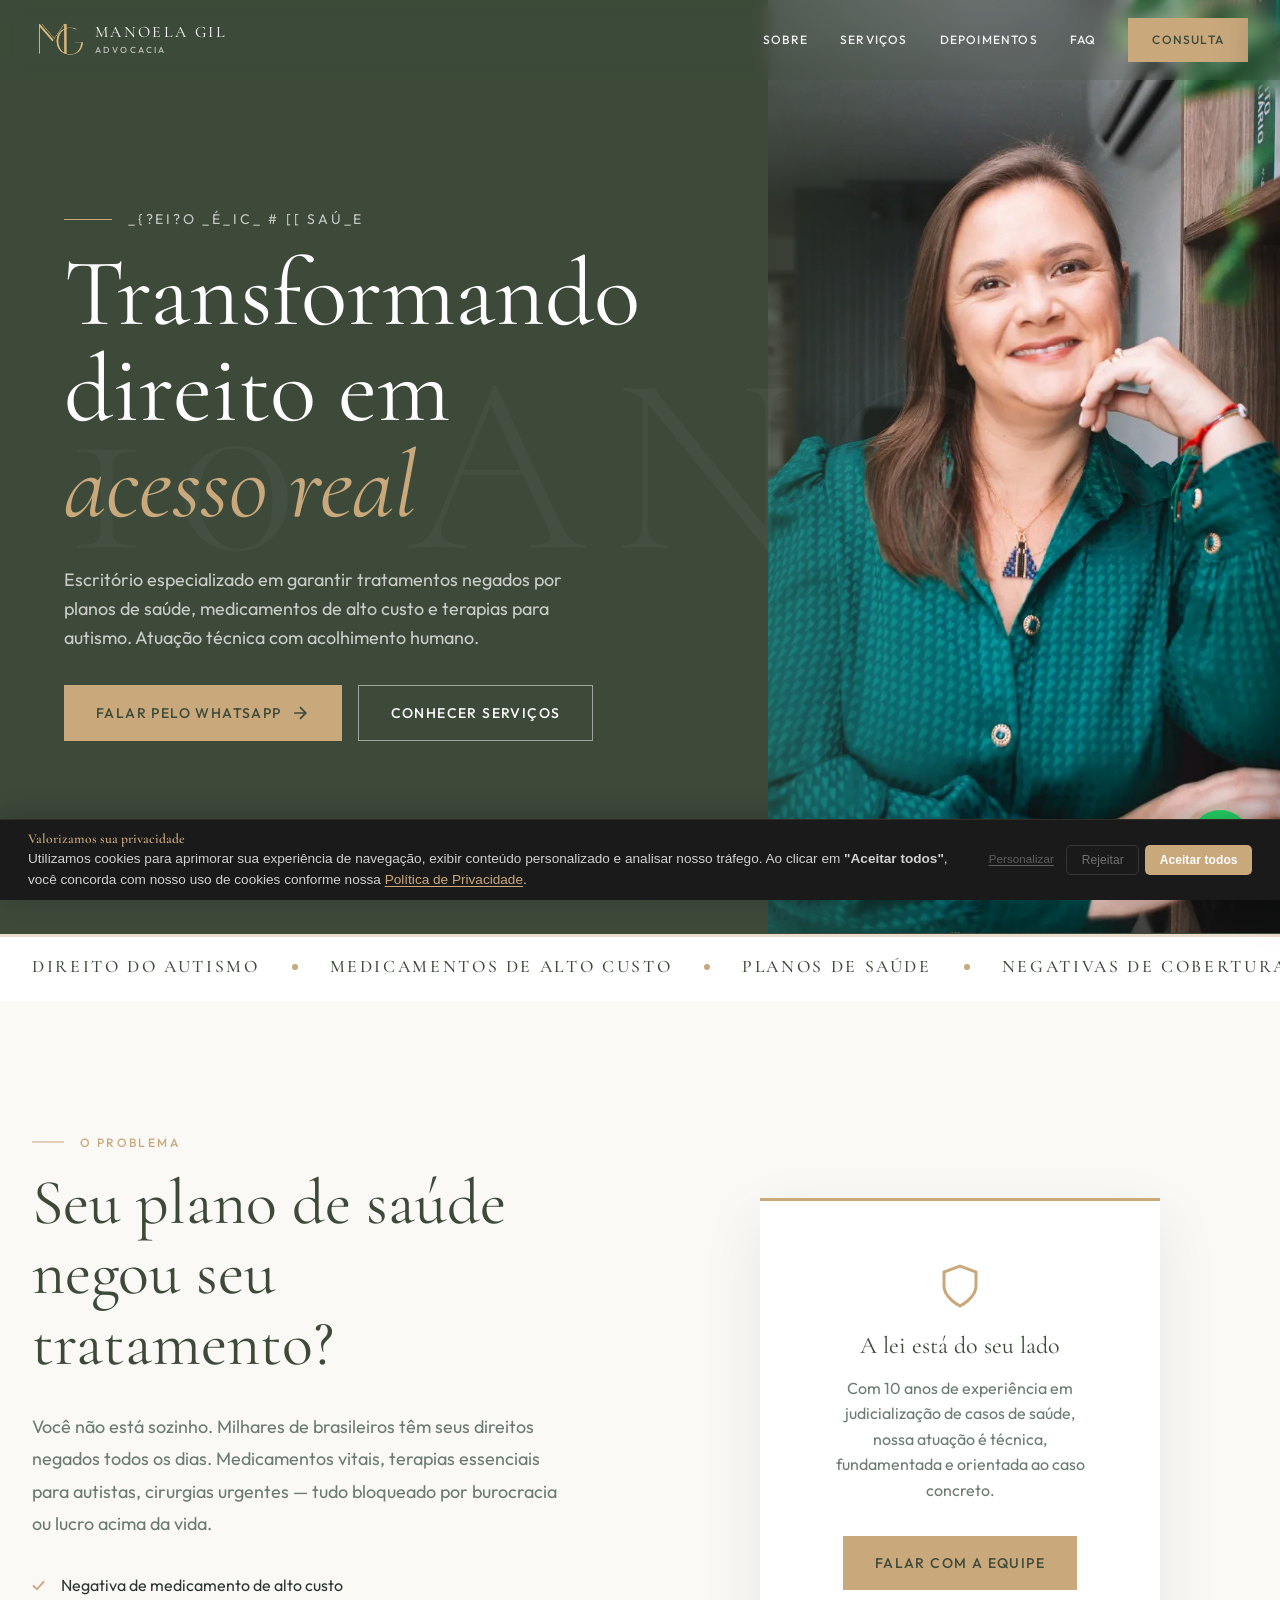
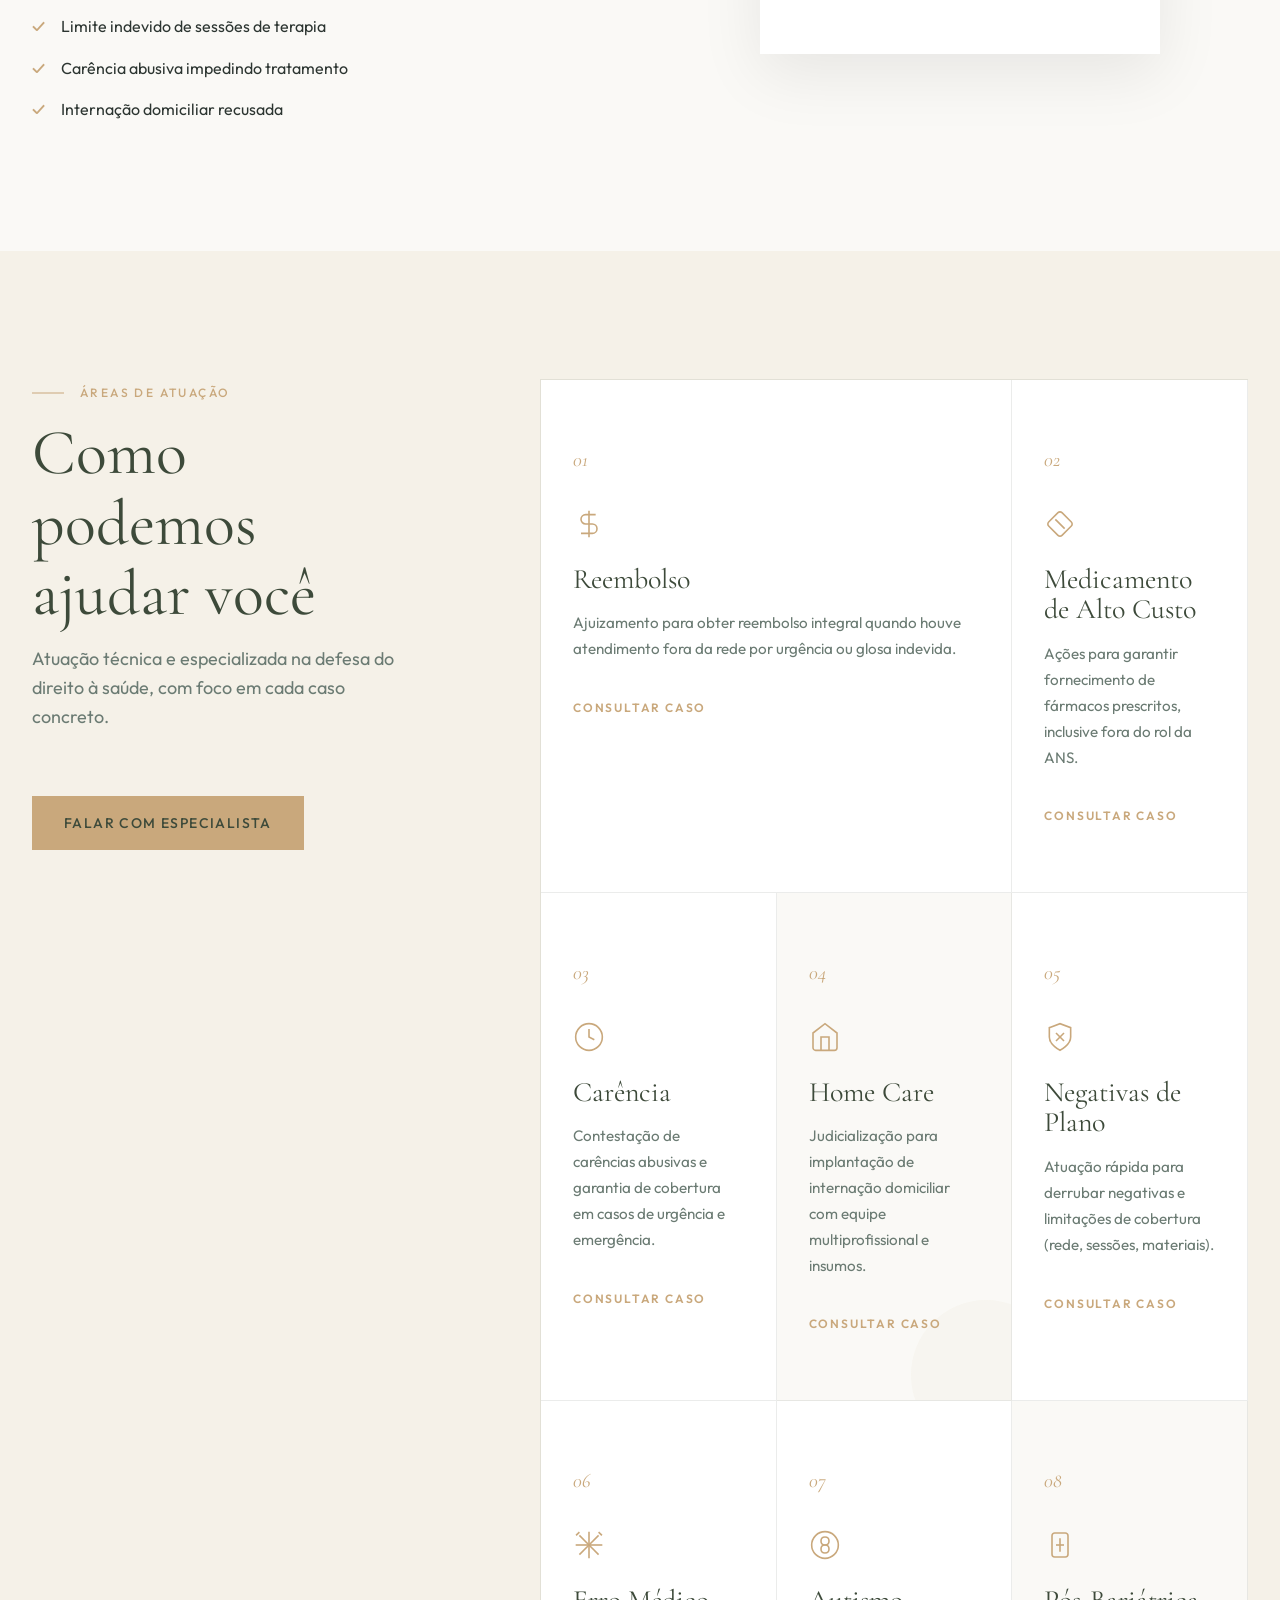
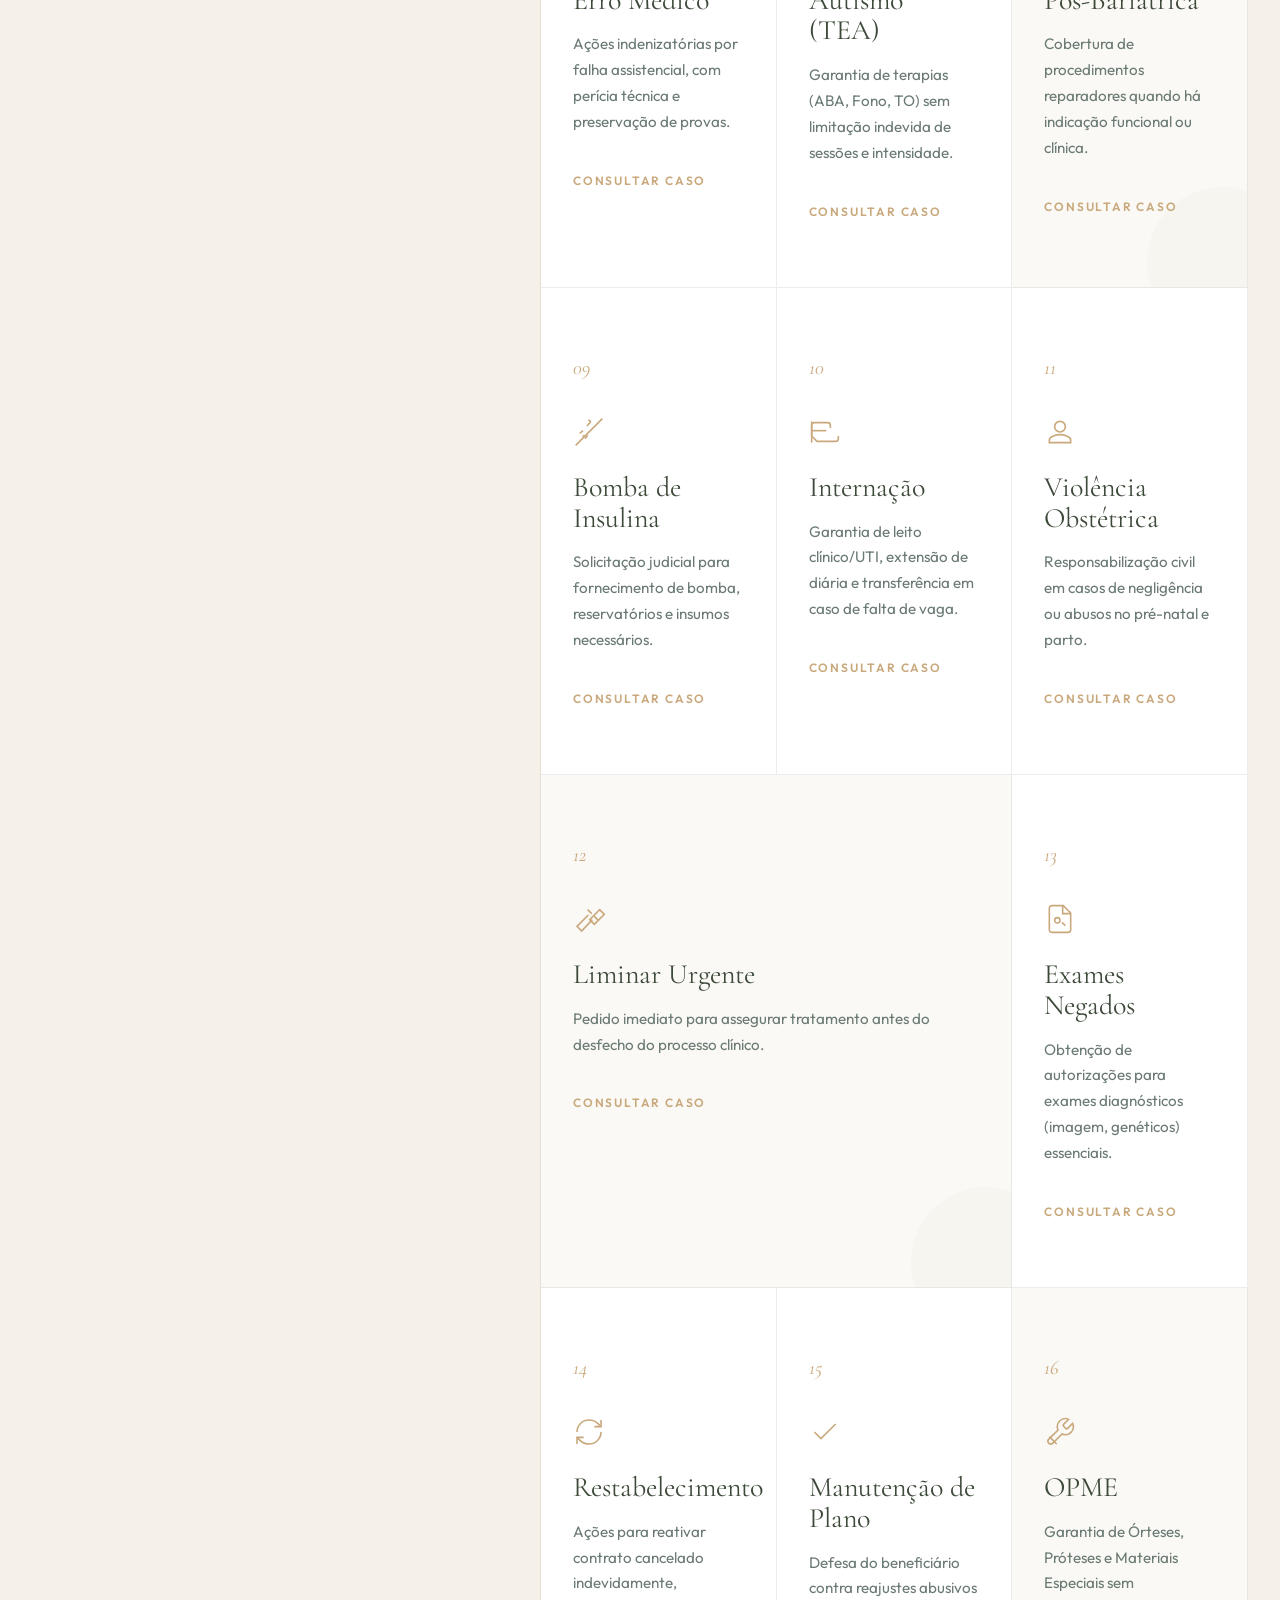
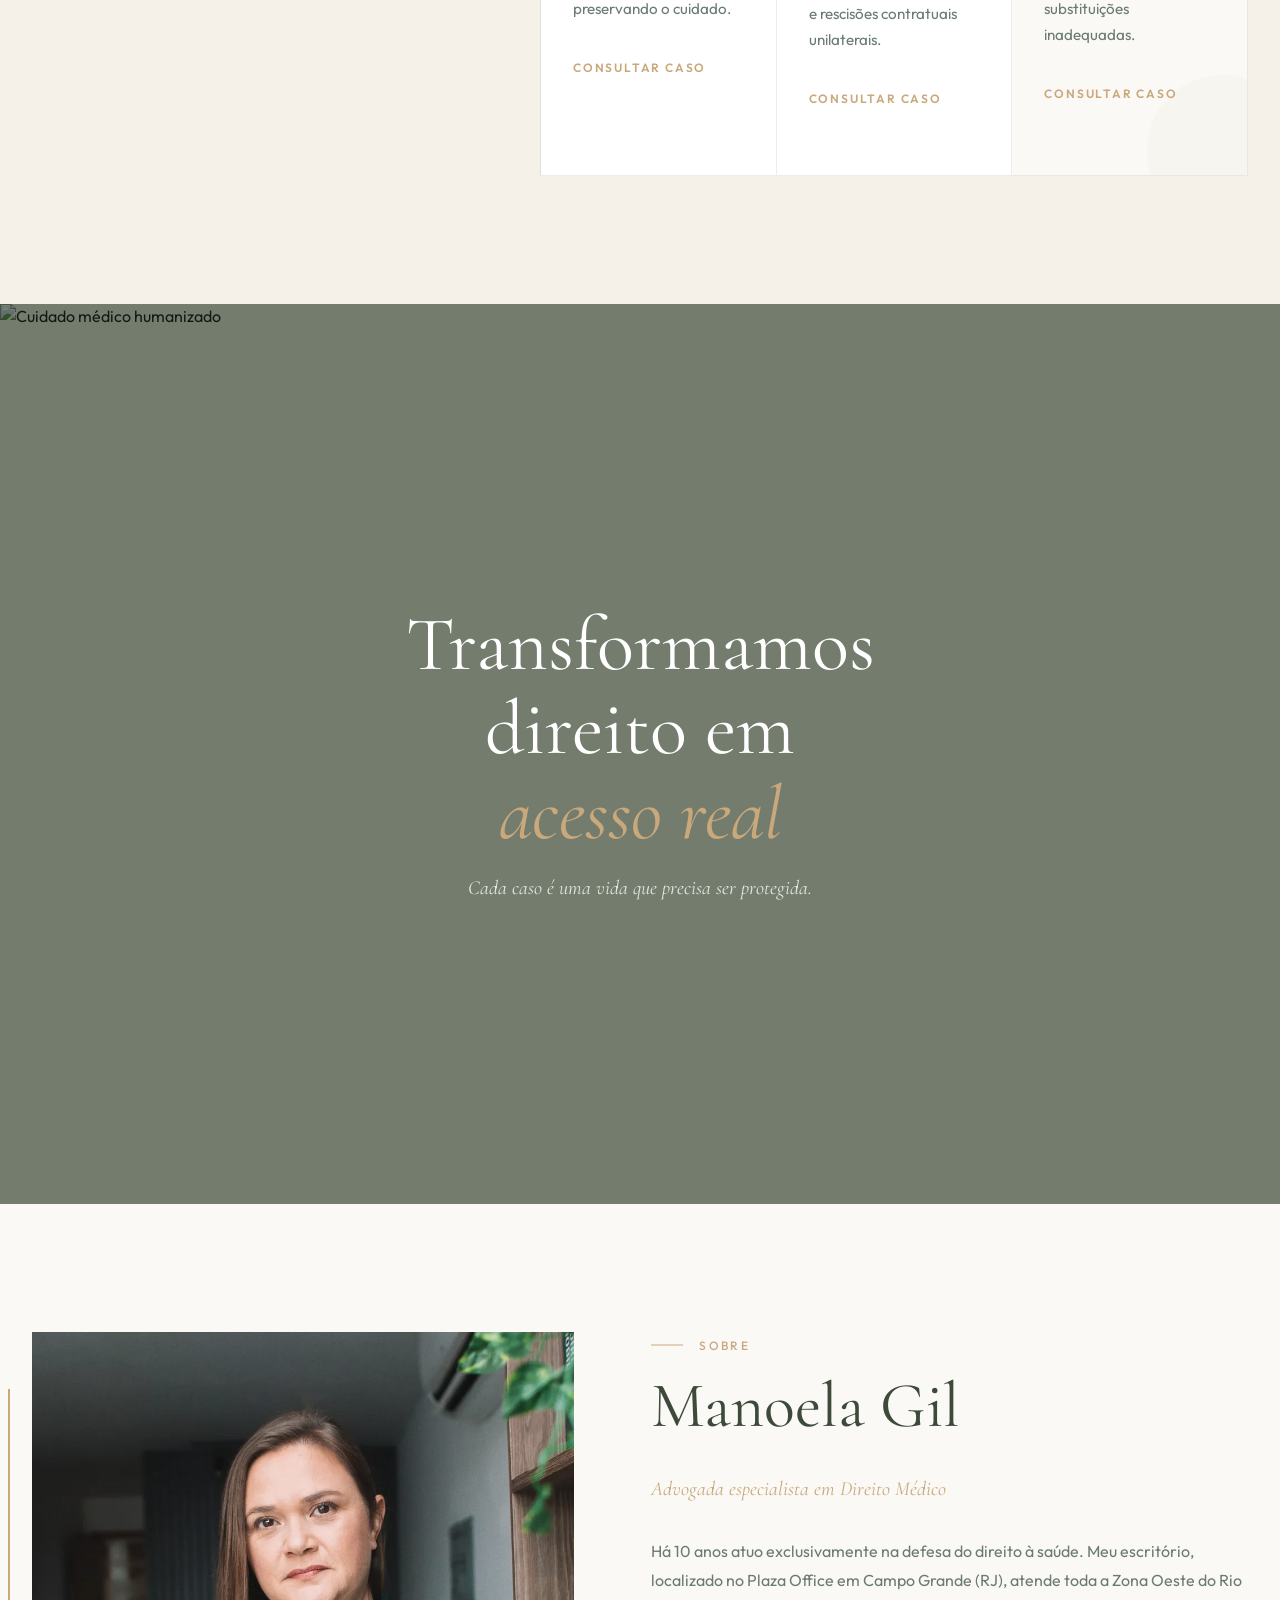
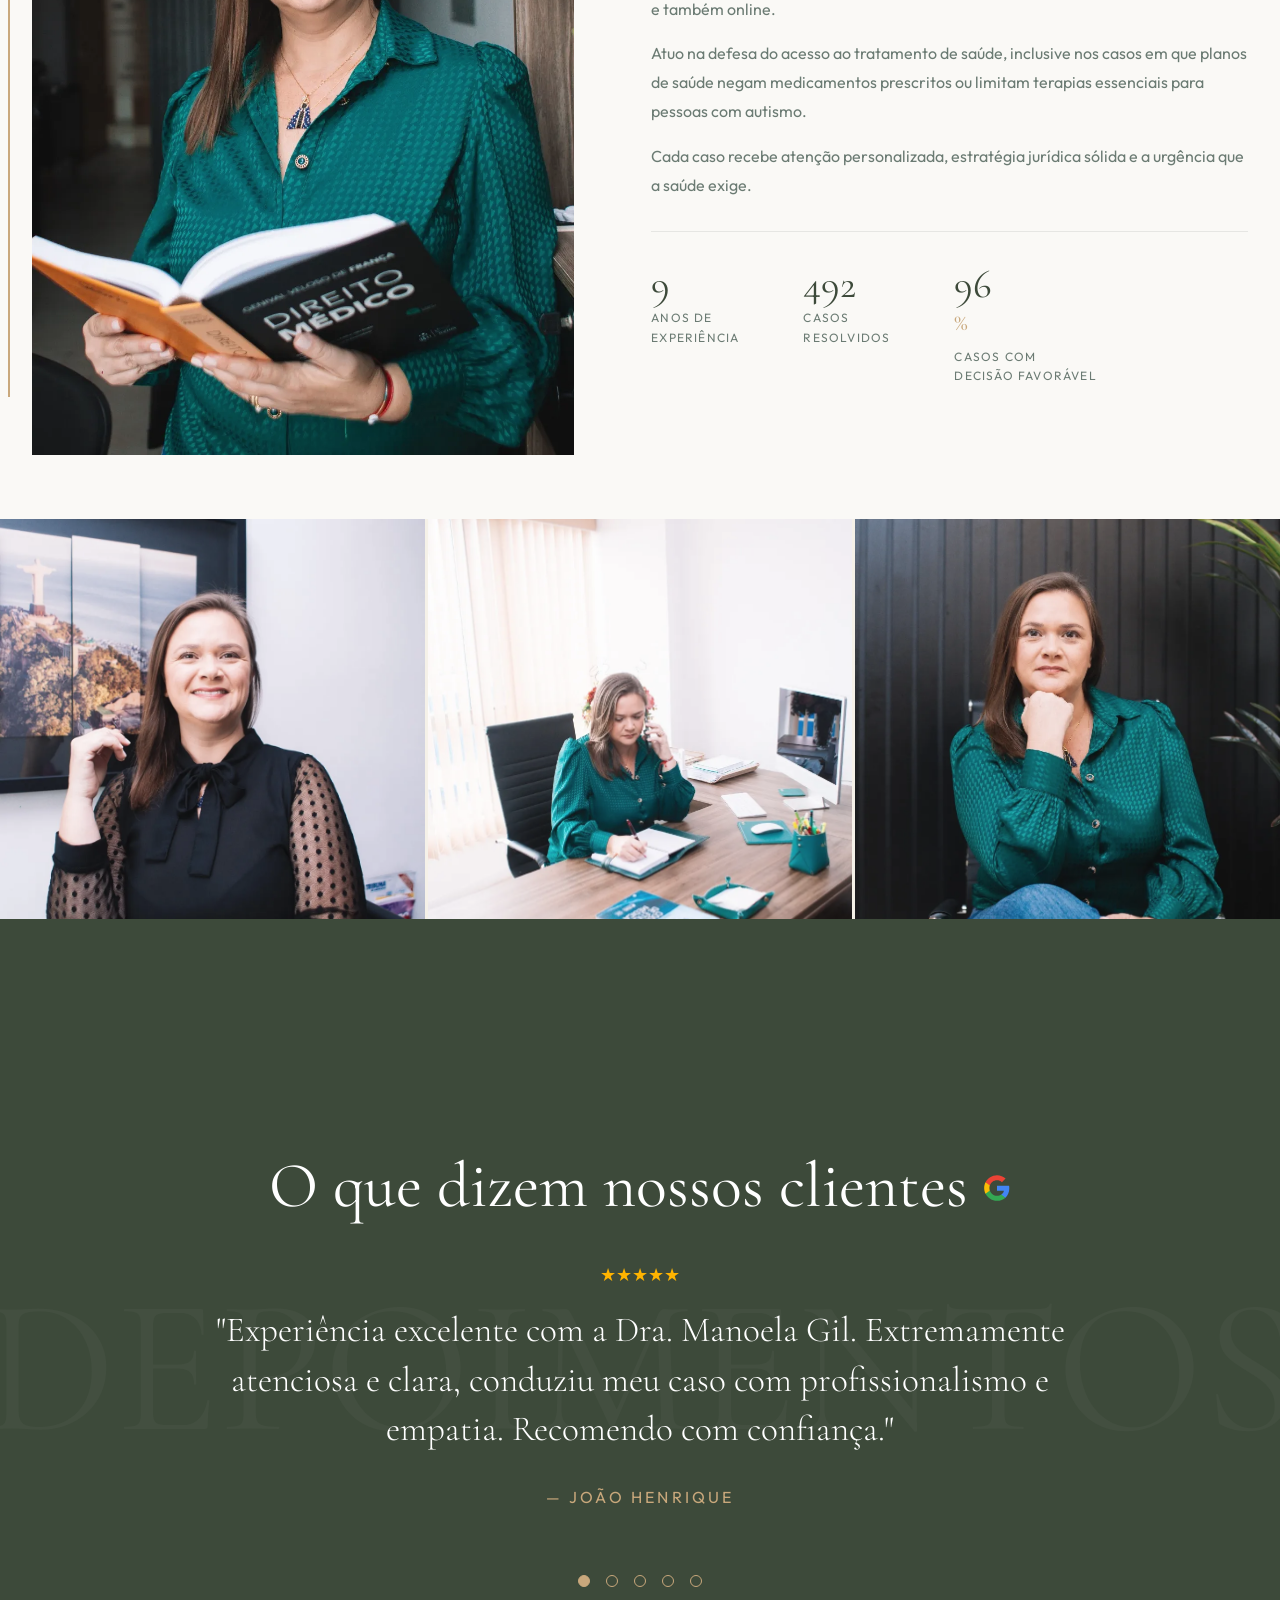
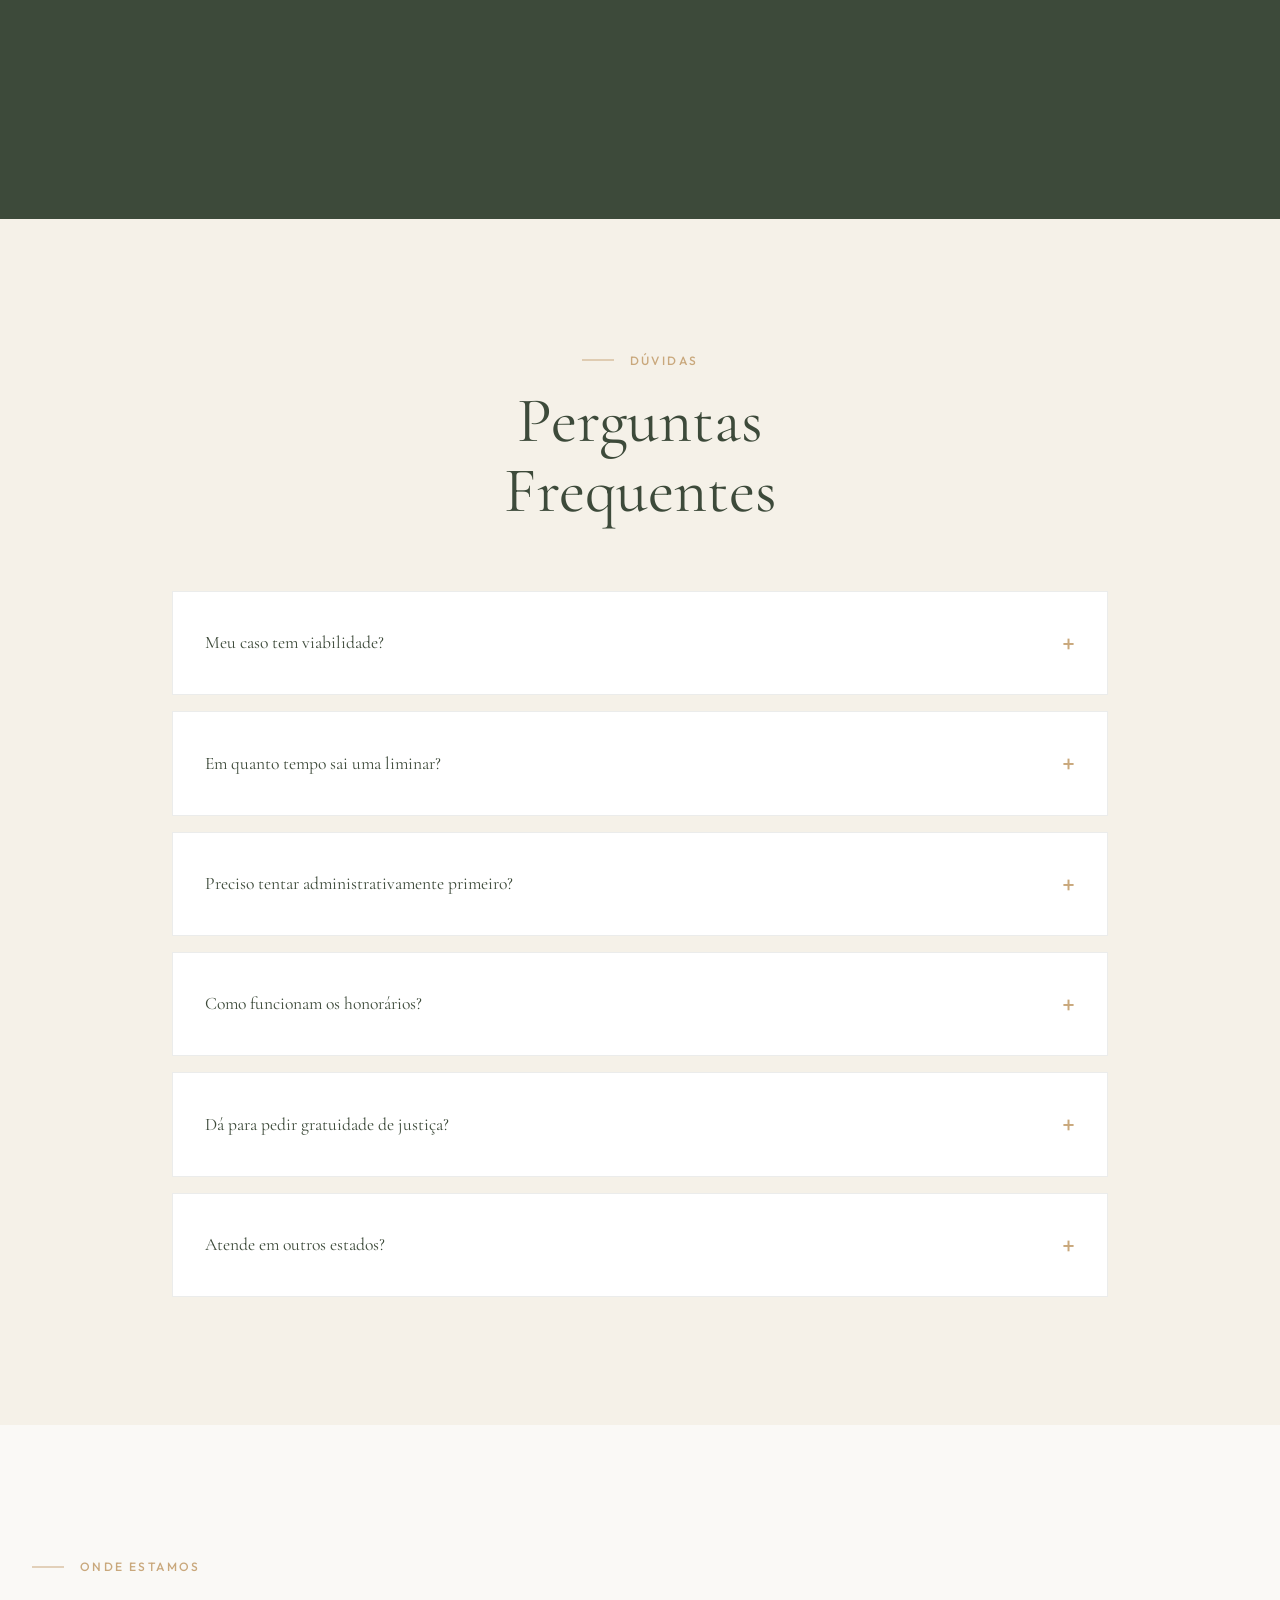
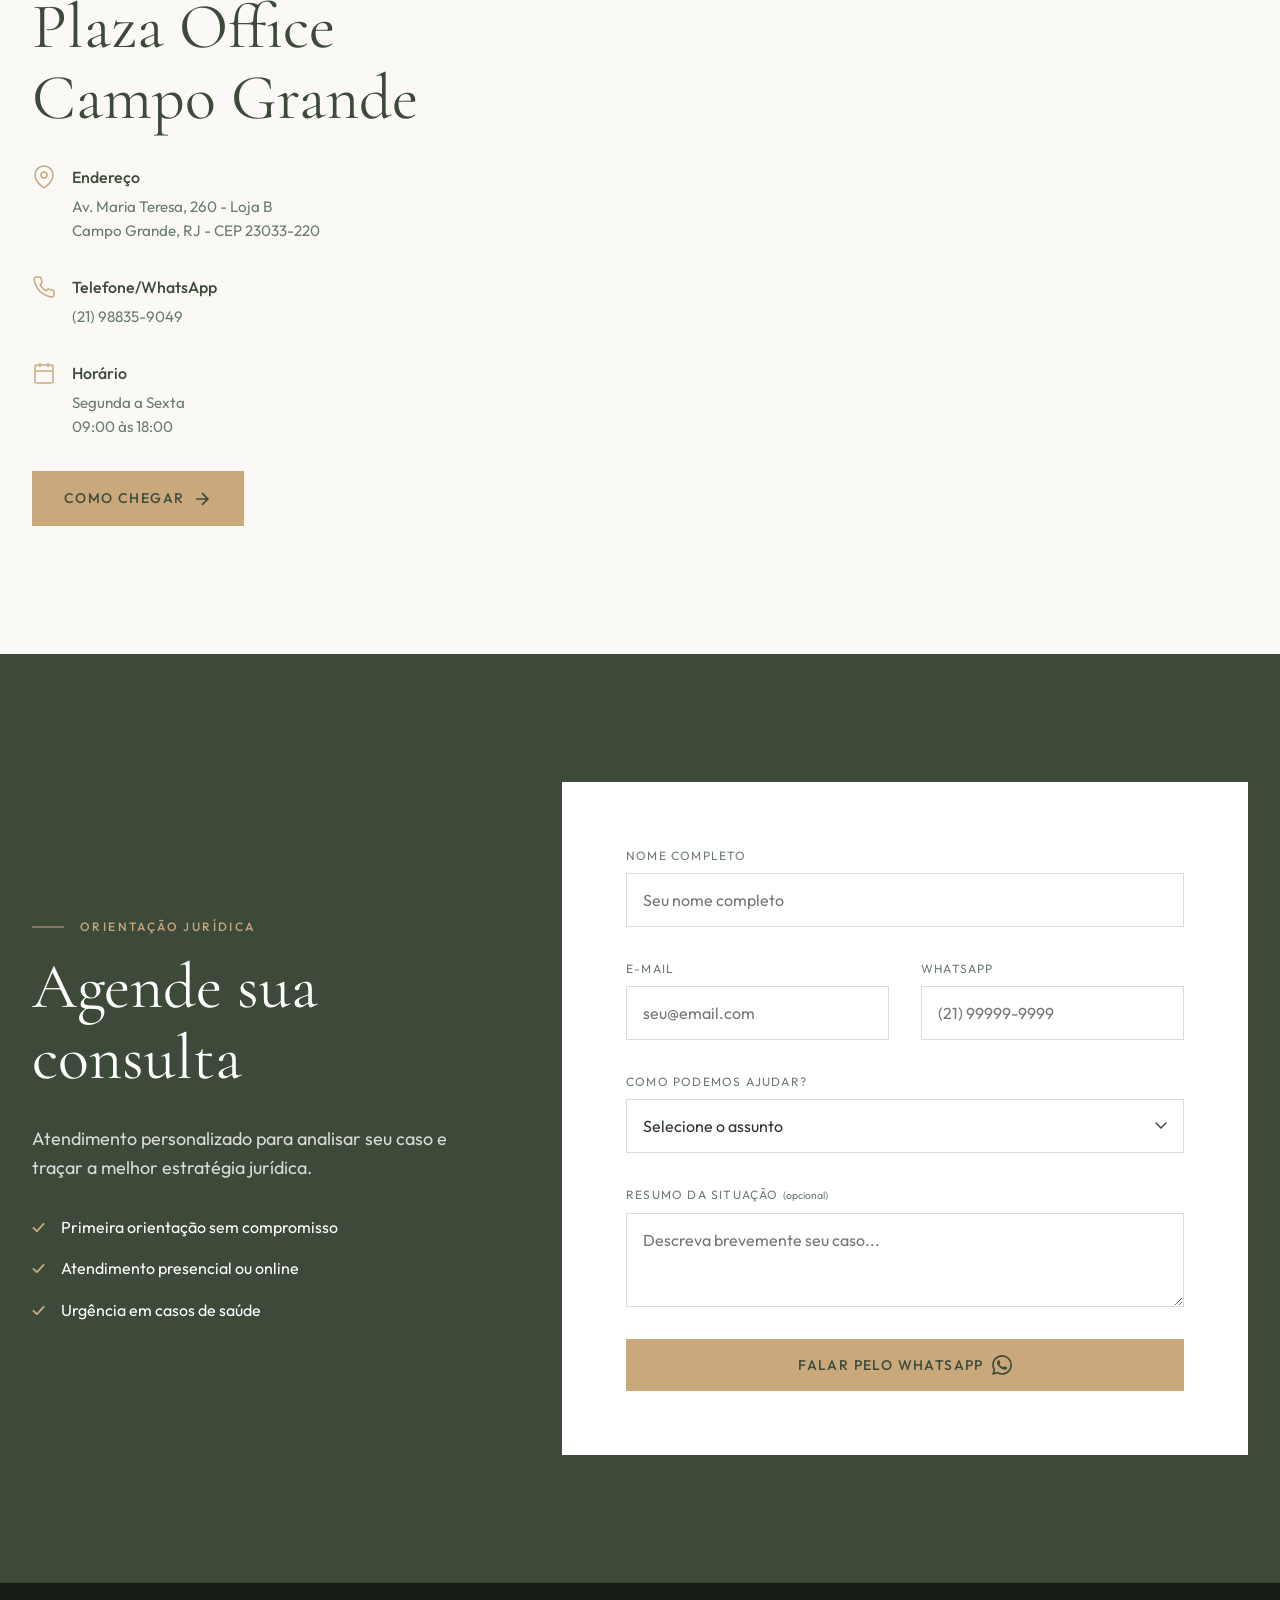
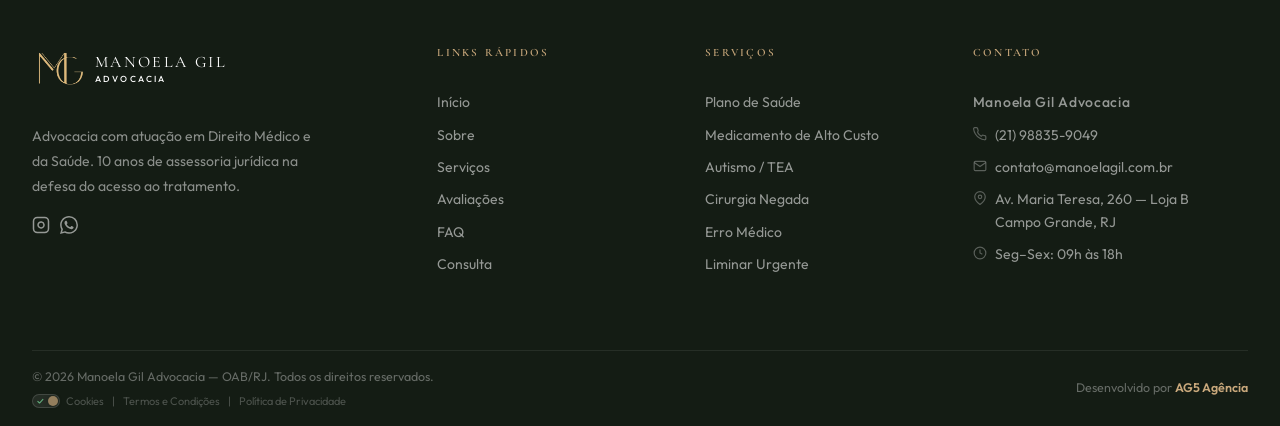
==== index.html @ 5f2ae1ce "feat: deploy inicial - Dra Manoela Gil (SEO, Schema e Performance otimizados)" ====
<!DOCTYPE html>
<html lang="pt-BR">

<head>
    <meta charset="UTF-8">
    <meta name="viewport" content="width=device-width, initial-scale=1.0">
    <meta name="robots" content="index, follow">
    <link rel="canonical" href="https://www.dramanoelagil.ag5agencia.site">
    <meta name="description"
        content="Especialista em Direito Médico no Rio de Janeiro. 11 anos garantindo acesso a tratamentos de autismo, medicamentos de alto custo e cirurgias negadas por planos de saúde.">
    <meta name="keywords"
        content="Direito Médico, Plano de Saúde, Autismo, Medicamentos de Alto Custo, Manoela Gil Advocacia, Advogado Saúde RJ, Campo Grande RJ">

    <!-- Title Otimizado (Front-loading Strategy) -->
    <title>Direito Médico e da Saúde no Rio de Janeiro | Manoela Gil Advocacia</title>

    <!-- GEO Tags -->
    <meta name="geo.region" content="BR-RJ">
    <meta name="geo.placename" content="Rio de Janeiro">
    <meta name="geo.position" content="-22.9035;-43.5591">
    <meta name="ICBM" content="-22.9035, -43.5591">

    <!-- OG / Social Meta -->
    <meta property="og:type" content="website">
    <meta property="og:title" content="Manoela Gil Advocacia | Especialista em Direito Médico e da Saúde">
    <meta property="og:description"
        content="11 anos defendendo seu direito à saúde. Plano negou? Atuamos rápido para garantir seu tratamento.">
    <meta property="og:image"
        content="assests/manoela+gil+advocacia-advogado-direito+da+saude-direito+medico-campo+grande-rio+de+janeiro-rj (8).webp">
    <meta property="og:url" content="https://www.dramanoelagil.ag5agencia.site">
    <meta property="og:locale" content="pt_BR">

    <!-- Twitter Meta Otimizado -->
    <meta name="twitter:card" content="summary_large_image">
    <meta name="twitter:title" content="Direito Médico e da Saúde no RJ | Manoela Gil Advocacia">
    <meta name="twitter:description"
        content="Garantimos acesso a tratamentos de autismo e medicamentos de alto custo. Avaliação gratuita do seu caso.">
    <meta name="twitter:image"
        content="assests/manoela+gil+advocacia-advogado-direito+da+saude-direito+medico-campo+grande-rio+de+janeiro-rj (8).webp">

    <!-- Schema.org JSON-LD (Advanced GRAPH) -->
    <script type="application/ld+json">
      {
        "@context": "https://schema.org",
        "@graph": [
          {
            "@type": "LegalService",
            "@id": "https://www.dramanoelagil.ag5agencia.site/#negocio",
            "name": "Manoela Gil Advocacia",
            "alternateName": "Manoela Gil Advocacia | Especialista em Direito Médico e da Saúde no Rio de Janeiro",
            "legalName": "Manoela Gil Advocacia e Consultoria em Saúde",
            "url": "https://www.dramanoelagil.ag5agencia.site/",
            "logo": "https://www.dramanoelagil.ag5agencia.site/assests/icone-logo-manoela+gil+advocacia-advogado-direito+da+saude-direito+medico-campo+grande-rio+de+janeiro-rj.jpeg",
            "image": "https://www.dramanoelagil.ag5agencia.site/assests/manoela+gil+advocacia-advogado-direito+da+saude-direito+medico-campo+grande-rio+de+janeiro-rj%20(8).webp",
            "description": "Especialista em Direito Médico e da Saúde no Rio de Janeiro. 11 anos garantindo acesso a tratamentos de autismo, medicamentos de alto custo e cirurgias negadas.",
            "telephone": "+5521988359049",
            "email": "contato@manoelagil.com.br",
            "priceRange": "$$",
            "address": {
              "@type": "PostalAddress",
              "streetAddress": "Av. Maria Teresa, 260 - Loja B - Campo Grande",
              "addressLocality": "Rio de Janeiro",
              "addressRegion": "RJ",
              "postalCode": "23033-220",
              "addressCountry": "BR"
            },
            "geo": {
              "@type": "GeoCoordinates",
              "latitude": "-22.9035",
              "longitude": "-43.5591"
            },
          "aggregateRating": {
            "@type": "AggregateRating",
            "ratingValue": "5.0",
            "reviewCount": "158"
          },
            "openingHoursSpecification": {
              "@type": "OpeningHoursSpecification",
              "dayOfWeek": ["Monday", "Tuesday", "Wednesday", "Thursday", "Friday"],
              "opens": "09:00",
              "closes": "18:00"
            },
            "areaServed": [
              { "@type": "City", "name": "Rio de Janeiro" },
              { "@type": "Place", "name": "Campo Grande" },
              { "@type": "Place", "name": "Senador Vasconcelos" },
              { "@type": "Place", "name": "Santíssimo" },
              { "@type": "Place", "name": "Cosmos" },
              { "@type": "Place", "name": "Inhoaíba" },
              { "@type": "Place", "name": "Paciência" }
            ],
            "founder": {
              "@type": "Person",
              "name": "Manoela Gil",
              "jobTitle": "Advogada Especialista em Direito Médico",
              "image": "https://www.dramanoelagil.ag5agencia.site/assests/manoela+gil+advocacia-advogado-direito+da+saude-direito+medico-campo+grande-rio+de+janeiro-rj%20(8).webp",
              "sameAs": ["https://instagram.com/manuela_gil"]
            },
            "aggregateRating": {
              "@type": "AggregateRating",
              "ratingValue": "5.0",
              "reviewCount": "158",
              "bestRating": "5",
              "worstRating": "1"
            },
            "sameAs": [
              "https://www.google.com/search?gmid=/g/11s67c7cz1",
              "https://instagram.com/manuela_gil"
            ],
            "hasOfferCatalog": {
              "@type": "OfferCatalog",
              "name": "Serviços Jurídicos em Direito à Saúde",
              "itemListElement": [
                {
                  "@type": "Offer",
                  "itemOffered": {
                    "@type": "Service",
                    "name": "Autismo (TEA)",
                    "description": "Garantia de terapias multidisciplinares (ABA, Fono, TO) sem limitação de sessões."
                  }
                },
                {
                  "@type": "Offer",
                  "itemOffered": {
                    "@type": "Service",
                    "name": "Medicamentos de Alto Custo",
                    "description": "Ações para fornecimento de fármacos essenciais negados pelos planos de saúde."
                  }
                },
                {
                  "@type": "Offer",
                  "itemOffered": {
                    "@type": "Service",
                    "name": "Cirurgias e Internações",
                    "description": "Garantia de cirurgias reparadoras, urgências e leitos de UTI."
                  }
                }
              ]
            }
          },
          {
            "@type": "WebSite",
            "@id": "https://www.dramanoelagil.ag5agencia.site/#website",
            "url": "https://www.dramanoelagil.ag5agencia.site/",
            "name": "Manoela Gil Advocacia | Especialista em Direito Médico e da Saúde",
            "publisher": { "@id": "https://www.dramanoelagil.ag5agencia.site/#negocio" },
            "inLanguage": "pt-BR"
          },
          {
            "@type": "WebPage",
            "@id": "https://www.dramanoelagil.ag5agencia.site/#webpage",
            "url": "https://www.dramanoelagil.ag5agencia.site/",
            "name": "Direito Médico e da Saúde no Rio de Janeiro | Manoela Gil Advocacia",
            "description": "Especialista em Direito Médico no Rio de Janeiro. 11 anos garantindo acesso a tratamentos de autismo, medicamentos de alto custo e cirurgias negadas.",
            "isPartOf": { "@id": "https://www.dramanoelagil.ag5agencia.site/#website" },
            "about": { "@id": "https://www.dramanoelagil.ag5agencia.site/#negocio" },
            "inLanguage": "pt-BR",
            "datePublished": "2024-03-20",
            "dateModified": "2026-03-24"
          },
          {
            "@type": "FAQPage",
            "@id": "https://www.dramanoelagil.ag5agencia.site/#faq",
            "mainEntity": [
              {
                "@type": "Question",
                "name": "Como funciona a primeira consulta?",
                "acceptedAnswer": {
                  "@type": "Answer",
                  "text": "Avaliamos gratuitamente cada caso. Basta enviar a negativa do plano, receituários e laudos médicos. Analisamos a documentação e indicamos a melhor estratégia jurídica."
                }
              },
              {
                "@type": "Question",
                "name": "Quanto tempo demora para ter uma decisão?",
                "acceptedAnswer": {
                  "@type": "Answer",
                  "text": "Depende da urgência do caso. Em situações de risco iminente à vida, decisões liminares podem ser apreciadas em prazo reduzido."
                }
              },
              {
                "@type": "Question",
                "name": "Vocês atendem fora do Rio de Janeiro?",
                "acceptedAnswer": {
                  "@type": "Answer",
                  "text": "Sim, atendemos online para todo o Brasil. Atuamos com suporte digital completo para garantir seu direito à saúde onde você estiver."
                }
              }
            ]
          }
        ]
      }
    </script>
    <meta name="last-modified" content="2026-03-24">

    <!-- Preload crítico -->
    <link rel="preload" as="image"
        href="assests/manoela+gil+advocacia-advogado-direito+da+saude-direito+medico-campo+grande-rio+de+janeiro-rj (8) (1).webp">
    <link rel="preconnect" href="https://fonts.googleapis.com">
    <link rel="preconnect" href="https://fonts.gstatic.com" crossorigin>
    <!-- Lighthouse/PageSpeed fix: preconnect for external image host to reduce latency -->
    <link rel="preconnect" href="https://images.unsplash.com" crossorigin>
    <!-- Lighthouse/PageSpeed fix: async font loading to eliminate render-blocking (FCP/LCP) -->
    <link rel="preload" as="style"
        href="https://fonts.googleapis.com/css2?family=Cormorant+Garamond:ital,wght@0,300;0,400;0,500;0,600;1,400&family=Outfit:wght@300;400;500;600&display=swap">
    <link
        href="https://fonts.googleapis.com/css2?family=Cormorant+Garamond:ital,wght@0,300;0,400;0,500;0,600;1,400&family=Outfit:wght@300;400;500;600&display=swap"
        rel="stylesheet" media="print" onload="this.media='all'">
    <noscript><link href="https://fonts.googleapis.com/css2?family=Cormorant+Garamond:ital,wght@0,300;0,400;0,500;0,600;1,400&family=Outfit:wght@300;400;500;600&display=swap" rel="stylesheet"></noscript>

    <link rel="stylesheet" href="style.css">
    <link rel="stylesheet" href="cookie-banner.css">

    <!-- Favicon -->
    <link rel="icon" type="image/x-icon"
        href="assests/favicon-manoela+gil+advocacia-advogado-direito+da+saude-direito+medico-campo+grande-rio+de+janeiro.ico">
    <link rel="apple-touch-icon"
        href="assests/icone-logo-manoela+gil+advocacia-advogado-direito+da+saude-direito+medico-campo+grande-rio+de+janeiro-rj.jpeg">
</head>

<body>
    <!-- Preloader -->
    <div class="preloader">
        <div class="preloader-text">
            <span class="char">M</span><span class="char">G</span>
        </div>
        <div class="preloader-line"></div>
    </div>

    <!-- Navbar -->
    <nav class="navbar" id="navbar">
        <div class="container nav-container">
            <a href="#hero" class="logo">
                <picture>
                    <source
                        srcset="assests/mobile-manoela+gil+advocacia-advogado-direito+da+saude-direito+medico-campo+grande-rio+de+janeiro-rj.webp"
                        media="(max-width: 768px)">
                    <img src="assests/desktop-manoela+gil+advocacia-advogado-direito+da+saude-direito+medico-campo+grande-rio+de+janeiro-rj.webp"
                        alt="Manoela Gil Advocacia" class="logo-img" width="48" height="48">
                </picture>
                <div class="logo-text">
                    <span class="logo-name">MANOELA GIL</span>
                    <span class="logo-sub">ADVOCACIA</span>
                </div>
            </a>

            <button class="nav-toggle" aria-label="Abrir Menu" aria-expanded="false">
                <span class="hamburger-line"></span>
                <span class="hamburger-line"></span>
                <span class="hamburger-line"></span>
            </button>

            <div class="nav-menu">
                <a href="#sobre" class="nav-link">Sobre</a>
                <a href="#servicos" class="nav-link">Serviços</a>
                <a href="#depoimentos" class="nav-link">Depoimentos</a>
                <a href="#faq" class="nav-link">FAQ</a>
                <a href="#contato" class="nav-link nav-cta">Consulta</a>
            </div>

            <!-- Menu Drawer (Padrão AG5 Premium) -->
            <div class="nav-drawer" id="navDrawer">
                <div class="drawer-header">
                    <div class="logo">
                        <picture>
                            <source
                                srcset="assests/mobile-manoela+gil+advocacia-advogado-direito+da+saude-direito+medico-campo+grande-rio+de+janeiro-rj.webp"
                                media="(max-width: 768px)">
                            <img src="assests/desktop-manoela+gil+advocacia-advogado-direito+da+saude-direito+medico-campo+grande-rio+de+janeiro-rj.webp"
                                alt="Manoela Gil Advocacia" class="logo-img" width="48" height="48">
                        </picture>
                        <div class="logo-text">
                            <span class="logo-name">MANOELA GIL</span>
                            <span class="logo-sub">ADVOCACIA</span>
                        </div>
                    </div>
                    <button class="drawer-close" aria-label="Fechar Menu">
                        <svg width="24" height="24" viewBox="0 0 24 24" fill="none" stroke="currentColor"
                            stroke-width="2">
                            <path d="M18 6L6 18M6 6l12 12" />
                        </svg>
                    </button>
                </div>

                <div class="nav-menu">
                    <a href="#sobre" class="nav-link">Sobre</a>
                    <a href="#servicos" class="nav-link">Serviços</a>
                    <a href="#depoimentos" class="nav-link">Depoimentos</a>
                    <a href="#faq" class="nav-link">FAQ</a>
                    <a href="#contato" class="nav-link nav-cta">Consulta</a>
                </div>

                <div class="drawer-footer">
                    <div class="social-links">
                        <a href="https://instagram.com/manuela_gil" target="_blank" rel="noopener noreferrer" aria-label="Instagram">
                            <svg width="20" height="20" viewBox="0 0 24 24" fill="none" stroke="currentColor"
                                stroke-width="2">
                                <rect x="2" y="2" width="20" height="20" rx="5" ry="5" />
                                <path d="M16 11.37A4 4 0 1 1 12.63 8 4 4 0 0 1 16 11.37z" />
                                <line x1="17.5" y1="6.5" x2="17.51" y2="6.5" />
                            </svg>
                        </a>
                    </div>
                </div>
            </div>
            <div class="drawer-overlay" id="drawerOverlay"></div>
        </div>
    </nav>

    <!-- Hero Section -->
    <section id="hero" class="hero">
        <div class="hero-bg-text">10 ANOS</div>
        <div class="hero-container">
            <div class="hero-content">
                <div class="tagline-wrapper">
                    <span class="tagline-line"></span>
                    <p class="tagline">Direito Médico & da Saúde</p>
                </div>

                <h1 class="hero-title">
                    <span class="title-line">Transformando</span>
                    <span class="title-line">direito em</span>
                    <span class="title-line accent">acesso real</span>
                </h1>

                <p class="hero-description">
                    Escritório especializado em garantir tratamentos negados por planos de saúde,
                    medicamentos de alto custo e terapias para autismo. Atuação técnica com acolhimento humano.
                </p>

                <div class="hero-buttons">
                    <!-- Best Practices fix: noopener noreferrer on external link -->
                    <a href="https://wa.me/5521988359049?text=Olá,%20vim%20através%20do%20site%20e%20gostaria%20de%20uma%20informação."
                        class="btn btn-primary" target="_blank" rel="noopener noreferrer">
                        <span>Falar pelo WhatsApp</span>
                        <svg width="20" height="20" viewBox="0 0 24 24" fill="none" stroke="currentColor"
                            stroke-width="2">
                            <path d="M5 12h14M12 5l7 7-7 7" />
                        </svg>
                    </a>
                    <a href="#servicos" class="btn btn-outline">
                        <span>Conhecer serviços</span>
                    </a>
                </div>
            </div>

            <div class="hero-image-wrapper">
                <div class="hero-image-frame">
                    <img src="assests/manoela+gil+advocacia-advogado-direito+da+saude-direito+medico-campo+grande-rio+de+janeiro-rj (8) (1).webp"
                        alt="Manoela Gil" class="hero-image" width="600" height="900" fetchpriority="high">
                </div>

            </div>
        </div>

        <div class="scroll-indicator">
            <div class="scroll-line"></div>
        </div>
    </section>

    <!-- Marquee Section -->
    <div class="marquee-section">
        <div class="marquee-content">
            <span class="marquee-item">Direito do Autismo</span>
            <span class="marquee-dot"></span>
            <span class="marquee-item">Medicamentos de Alto Custo</span>
            <span class="marquee-dot"></span>
            <span class="marquee-item">Planos de Saúde</span>
            <span class="marquee-dot"></span>
            <span class="marquee-item">Negativas de Cobertura</span>
            <span class="marquee-dot"></span>
            <span class="marquee-item">Erro Médico</span>
            <span class="marquee-dot"></span>
            <span class="marquee-item">Home Care</span>
            <span class="marquee-dot"></span>
            <!-- Duplicate for infinite scroll -->
            <span class="marquee-item">Direito do Autismo</span>
            <span class="marquee-dot"></span>
            <span class="marquee-item">Medicamentos de Alto Custo</span>
            <span class="marquee-dot"></span>
            <span class="marquee-item">Planos de Saúde</span>
            <span class="marquee-dot"></span>
            <span class="marquee-item">Negativas de Cobertura</span>
            <span class="marquee-dot"></span>
            <span class="marquee-item">Erro Médico</span>
            <span class="marquee-dot"></span>
            <span class="marquee-item">Home Care</span>
            <span class="marquee-dot"></span>
        </div>
    </div>

    <!-- Pain Section (Dor e Solução) -->
    <section id="dor" class="pain-section">
        <div class="container">
            <div class="pain-grid">
                <div class="pain-content">
                    <span class="section-tag">O problema</span>
                    <h2 class="section-title">Seu plano de saúde<br>negou seu tratamento?</h2>
                    <p class="pain-text">
                        Você não está sozinho. Milhares de brasileiros têm seus direitos negados todos os dias.
                        Medicamentos vitais, terapias essenciais para autistas, cirurgias urgentes — tudo bloqueado
                        por burocracia ou lucro acima da vida.
                    </p>
                    <div class="pain-list">
                        <div class="pain-item">
                            <span class="pain-check">✓</span>
                            <span>Negativa de medicamento de alto custo</span>
                        </div>
                        <div class="pain-item">
                            <span class="pain-check">✓</span>
                            <span>Limite indevido de sessões de terapia</span>
                        </div>
                        <div class="pain-item">
                            <span class="pain-check">✓</span>
                            <span>Carência abusiva impedindo tratamento</span>
                        </div>
                        <div class="pain-item">
                            <span class="pain-check">✓</span>
                            <span>Internação domiciliar recusada</span>
                        </div>
                    </div>
                </div>
                <div class="pain-solution">
                    <div class="solution-card">
                        <div class="solution-icon">
                            <svg width="48" height="48" viewBox="0 0 24 24" fill="none" stroke="currentColor"
                                stroke-width="1.5">
                                <path d="M12 22s8-4 8-10V5l-8-3-8 3v7c0 6 8 10 8 10z" />
                            </svg>
                        </div>
                        <h3>A lei está do seu lado</h3>
                        <p>Com 10 anos de experiência em judicialização de casos de saúde, nossa atuação é técnica,
                            fundamentada e orientada ao caso concreto.</p>
                        <a href="https://wa.me/5521988359049?text=Olá,%20vim%20através%20do%20site%20e%20gostaria%20de%20uma%20informação."
                            class="btn btn-primary" target="_blank" rel="noopener noreferrer">Falar com a equipe</a>
                    </div>
                </div>
            </div>
        </div>
    </section>

    <!-- Serviços - Editorial Grid Split -->
    <section id="servicos" class="services-section">
        <div class="container services-split-container">
            <div class="services-header-column">
                <span class="section-tag">Áreas de Atuação</span>
                <h2 class="section-title">Como podemos<br>ajudar você</h2>
                <p class="section-description">Atuação técnica e especializada na defesa do direito à saúde, com foco em
                    cada caso concreto.</p>

                <div class="services-sidebar-cta">
                    <a href="https://wa.me/5521988359049?text=Olá,%20vim%20através%20do%20site%20e%20gostaria%20de%20uma%20informação."
                        class="btn btn-primary" target="_blank" rel="noopener noreferrer">
                        <span>Falar com Especialista</span>
                    </a>
                </div>
            </div>

            <div class="services-grid-column">
                <div class="services-grid">
                    <!-- Card 1 -->
                    <div class="service-card reveal">
                        <div class="service-card-number">01</div>
                        <div class="service-card-content">
                            <div class="service-card-icon">
                                <svg width="32" height="32" viewBox="0 0 24 24" fill="none" stroke="currentColor"
                                    stroke-width="1.2">
                                    <path d="M12 2v20M17 5H9.5a3.5 3.5 0 0 0 0 7h5a3.5 3.5 0 0 1 0 7H6" />
                                </svg>
                            </div>
                            <h3 class="service-card-title">Reembolso</h3>
                            <p class="service-card-description">Ajuizamento para obter reembolso integral quando houve
                                atendimento fora da rede por urgência ou glosa indevida.</p>
                            <!-- Best Practices fix: noopener noreferrer | Accessibility fix: unique aria-label -->
                            <a href="https://wa.me/5521988359049?text=Olá,%20vim%20através%20do%20site%20e%20gostaria%20de%20saber%20sobre%20Reembolso"
                                class="service-card-link" target="_blank" rel="noopener noreferrer" aria-label="Consultar caso de Reembolso via WhatsApp">Consultar Caso</a>
                        </div>
                    </div>

                    <!-- Card 2 -->
                    <div class="service-card reveal">
                        <div class="service-card-number">02</div>
                        <div class="service-card-content">
                            <div class="service-card-icon">
                                <svg width="32" height="32" viewBox="0 0 24 24" fill="none" stroke="currentColor"
                                    stroke-width="1.2">
                                    <path
                                        d="M10.5 3.5a2.12 2.12 0 0 1 3 0l7 7a2.12 2.12 0 0 1 0 3l-7 7a2.12 2.12 0 0 1-3 0l-7-7a2.12 2.12 0 0 1 0-3l7-7Z" />
                                    <path d="m8.5 8.5 7 7" />
                                </svg>
                            </div>
                            <h3 class="service-card-title">Medicamento de Alto Custo</h3>
                            <p class="service-card-description">Ações para garantir fornecimento de fármacos prescritos,
                                inclusive fora do rol da ANS.</p>
                            <a href="https://wa.me/5521988359049?text=Olá,%20vim%20através%20do%20site%20e%20gostaria%20de%20saber%20sobre%20Medicamento%20de%20Alto%20Custo"
                                class="service-card-link" target="_blank" rel="noopener noreferrer" aria-label="Consultar caso de Medicamento de Alto Custo via WhatsApp">Consultar Caso</a>
                        </div>
                    </div>

                    <!-- Card 3 -->
                    <div class="service-card reveal">
                        <div class="service-card-number">03</div>
                        <div class="service-card-content">
                            <div class="service-card-icon">
                                <svg width="32" height="32" viewBox="0 0 24 24" fill="none" stroke="currentColor"
                                    stroke-width="1.2">
                                    <circle cx="12" cy="12" r="10" />
                                    <polyline points="12 6 12 12 16 14" />
                                </svg>
                            </div>
                            <h3 class="service-card-title">Carência</h3>
                            <p class="service-card-description">Contestação de carências abusivas e garantia de
                                cobertura em casos de urgência e emergência.</p>
                            <a href="https://wa.me/5521988359049?text=Olá,%20vim%20através%20do%20site%20e%20gostaria%20de%20saber%20sobre%20Carência"
                                class="service-card-link" target="_blank" rel="noopener noreferrer" aria-label="Consultar caso de Carência via WhatsApp">Consultar Caso</a>
                        </div>
                    </div>

                    <!-- Card 4 -->
                    <div class="service-card reveal">
                        <div class="service-card-number">04</div>
                        <div class="service-card-content">
                            <div class="service-card-icon">
                                <svg width="32" height="32" viewBox="0 0 24 24" fill="none" stroke="currentColor"
                                    stroke-width="1.2">
                                    <path d="m3 9 9-7 9 7v11a2 2 0 0 1-2 2H5a2 2 0 0 1-2-2z" />
                                    <polyline points="9 22 9 12 15 12 15 22" />
                                </svg>
                            </div>
                            <h3 class="service-card-title">Home Care</h3>
                            <p class="service-card-description">Judicialização para implantação de internação domiciliar
                                com equipe multiprofissional e insumos.</p>
                            <a href="https://wa.me/5521988359049?text=Olá,%20vim%20através%20do%20site%20e%20gostaria%20de%20saber%20sobre%20Home%20Care"
                                class="service-card-link" target="_blank" rel="noopener noreferrer" aria-label="Consultar caso de Home Care via WhatsApp">Consultar Caso</a>
                        </div>
                    </div>

                    <!-- Card 5 -->
                    <div class="service-card reveal">
                        <div class="service-card-number">05</div>
                        <div class="service-card-content">
                            <div class="service-card-icon">
                                <svg width="32" height="32" viewBox="0 0 24 24" fill="none" stroke="currentColor"
                                    stroke-width="1.2">
                                    <path d="M12 22s8-4 8-10V5l-8-3-8 3v7c0 6 8 10 8 10z" />
                                    <line x1="9" y1="9" x2="15" y2="15" />
                                    <line x1="15" y1="9" x2="9" y2="15" />
                                </svg>
                            </div>
                            <h3 class="service-card-title">Negativas de Plano</h3>
                            <p class="service-card-description">Atuação rápida para derrubar negativas e limitações de
                                cobertura (rede, sessões, materiais).</p>
                            <a href="https://wa.me/5521988359049?text=Olá,%20vim%20através%20do%20site%20e%20gostaria%20de%20saber%20sobre%20Negativas%20de%20Plano"
                                class="service-card-link" target="_blank" rel="noopener noreferrer" aria-label="Consultar caso de Negativas de Plano via WhatsApp">Consultar Caso</a>
                        </div>
                    </div>

                    <!-- Card 6 -->
                    <div class="service-card reveal">
                        <div class="service-card-number">06</div>
                        <div class="service-card-content">
                            <div class="service-card-icon">
                                <svg width="32" height="32" viewBox="0 0 24 24" fill="none" stroke="currentColor"
                                    stroke-width="1.2">
                                    <path d="M4.8 2.3 2.3 4.8" />
                                    <path d="M19.2 2.3 21.7 4.8" />
                                    <path d="M12 12V2" />
                                    <path d="M12 12v10" />
                                    <path d="M22 12H2" />
                                    <path d="M12 12 4.8 4.8" />
                                    <path d="M19.2 19.2 12 12" />
                                    <path d="M12 12 4.8 19.2" />
                                    <path d="M19.2 4.8 12 12" />
                                </svg>
                            </div>
                            <h3 class="service-card-title">Erro Médico</h3>
                            <p class="service-card-description">Ações indenizatórias por falha assistencial, com perícia
                                técnica e preservação de provas.</p>
                            <a href="https://wa.me/5521988359049?text=Olá,%20vim%20através%20do%20site%20e%20gostaria%20de%20saber%20sobre%20Erro%20Médico"
                                class="service-card-link" target="_blank" rel="noopener noreferrer" aria-label="Consultar caso de Erro Médico via WhatsApp">Consultar Caso</a>
                        </div>
                    </div>

                    <!-- Card 7 -->
                    <div class="service-card reveal">
                        <div class="service-card-number">07</div>
                        <div class="service-card-content">
                            <div class="service-card-icon">
                                <svg width="32" height="32" viewBox="0 0 24 24" fill="none" stroke="currentColor"
                                    stroke-width="1.2">
                                    <path
                                        d="M12 2c5.523 0 10 4.477 10 10s-4.477 10-10 10S2 17.523 2 12 6.477 2 12 2Z" />
                                    <path d="M12 12c-2 0-3 1-3 3s1 3 3 3 3-1 3-3-1-3-3-3Z" />
                                    <path d="M12 12c2 0 3-1 3-3s-1-3-3-3-3 1-3 3 1 3 3 3Z" />
                                </svg>
                            </div>
                            <h3 class="service-card-title">Autismo (TEA)</h3>
                            <p class="service-card-description">Garantia de terapias (ABA, Fono, TO) sem limitação
                                indevida de sessões e intensidade.</p>
                            <a href="https://wa.me/5521988359049?text=Olá,%20vim%20através%20do%20site%20e%20gostaria%20de%20saber%20sobre%20Autismo%20(TEA)"
                                class="service-card-link" target="_blank" rel="noopener noreferrer" aria-label="Consultar caso de Autismo (TEA) via WhatsApp">Consultar Caso</a>
                        </div>
                    </div>

                    <!-- Card 8 -->
                    <div class="service-card reveal">
                        <div class="service-card-number">08</div>
                        <div class="service-card-content">
                            <div class="service-card-icon">
                                <svg width="32" height="32" viewBox="0 0 24 24" fill="none" stroke="currentColor"
                                    stroke-width="1.2">
                                    <path d="M16 3H8a2 2 0 0 0-2 2v14a2 2 0 0 0 2 2h8a2 2 0 0 0 2-2V5a2 2 0 0 0-2-2Z" />
                                    <path d="M12 7v10" />
                                    <path d="M9 12h6" />
                                </svg>
                            </div>
                            <h3 class="service-card-title">Pós-Bariátrica</h3>
                            <p class="service-card-description">Cobertura de procedimentos reparadores quando há
                                indicação funcional ou clínica.</p>
                            <a href="https://wa.me/5521988359049?text=Olá,%20vim%20através%20do%20site%20e%20gostaria%20de%20saber%20sobre%20Pós-Bariátrica"
                                class="service-card-link" target="_blank" rel="noopener noreferrer" aria-label="Consultar caso de Pós-Bariátrica via WhatsApp">Consultar Caso</a>
                        </div>
                    </div>

                    <!-- Card 9 -->
                    <div class="service-card reveal">
                        <div class="service-card-number">09</div>
                        <div class="service-card-content">
                            <div class="service-card-icon">
                                <svg width="32" height="32" viewBox="0 0 24 24" fill="none" stroke="currentColor"
                                    stroke-width="1.2">
                                    <path d="m2 22 20-20" />
                                    <path d="M11.48 3.48a1 1 0 1 1 1.04 1.704L10.5 7.5" />
                                    <path d="m5 13 2.5-2" />
                                    <path d="M7 15h2" />
                                    <path d="m9 17 2-2.5" />
                                </svg>
                            </div>
                            <h3 class="service-card-title">Bomba de Insulina</h3>
                            <p class="service-card-description">Solicitação judicial para fornecimento de bomba,
                                reservatórios e insumos necessários.</p>
                            <a href="https://wa.me/5521988359049?text=Olá,%20vim%20através%20do%20site%20e%20gostaria%20de%20saber%20sobre%20Bomba%20de%20Insulina"
                                class="service-card-link" target="_blank" rel="noopener noreferrer" aria-label="Consultar caso de Bomba de Insulina via WhatsApp">Consultar Caso</a>
                        </div>
                    </div>

                    <!-- Card 10 -->
                    <div class="service-card reveal">
                        <div class="service-card-number">10</div>
                        <div class="service-card-content">
                            <div class="service-card-icon">
                                <svg width="32" height="32" viewBox="0 0 24 24" fill="none" stroke="currentColor"
                                    stroke-width="1.2">
                                    <path d="M2 4v16" />
                                    <path d="M2 11h11" />
                                    <path d="M22 15v2a2 2 0 0 1-2 2H6L2 15V7a2 2 0 0 1 2-2h10a2 2 0 0 1 2 2v2" />
                                    <path d="M18 9h.01" />
                                    <path d="M18 13h.01" />
                                </svg>
                            </div>
                            <h3 class="service-card-title">Internação</h3>
                            <p class="service-card-description">Garantia de leito clínico/UTI, extensão de diária e
                                transferência em caso de falta de vaga.</p>
                            <a href="https://wa.me/5521988359049?text=Olá,%20vim%20através%20do%20site%20e%20gostaria%20de%20saber%20sobre%20Internação"
                                class="service-card-link" target="_blank" rel="noopener noreferrer" aria-label="Consultar caso de Internação via WhatsApp">Consultar Caso</a>
                        </div>
                    </div>

                    <!-- Card 11 -->
                    <div class="service-card reveal">
                        <div class="service-card-number">11</div>
                        <div class="service-card-content">
                            <div class="service-card-icon">
                                <svg width="32" height="32" viewBox="0 0 24 24" fill="none" stroke="currentColor"
                                    stroke-width="1.2">
                                    <path d="M12 12c2.21 0 4-1.79 4-4s-1.79-4-4-4-4 1.79-4 4 1.79 4 4 4Z" />
                                    <path d="M12 14c-2.67 0-8 1.34-8 4v2h16v-2c0-2.66-5.33-4-8-4Z" />
                                </svg>
                            </div>
                            <h3 class="service-card-title">Violência Obstétrica</h3>
                            <p class="service-card-description">Responsabilização civil em casos de negligência ou
                                abusos no pré-natal e parto.</p>
                            <a href="https://wa.me/5521988359049?text=Olá,%20vim%20através%20do%20site%20e%20gostaria%20de%20saber%20sobre%20Violência%20Obstétrica"
                                class="service-card-link" target="_blank" rel="noopener noreferrer" aria-label="Consultar caso de Violência Obstétrica via WhatsApp">Consultar Caso</a>
                        </div>
                    </div>

                    <!-- Card 12 -->
                    <div class="service-card reveal">
                        <div class="service-card-number">12</div>
                        <div class="service-card-content">
                            <div class="service-card-icon">
                                <svg width="32" height="32" viewBox="0 0 24 24" fill="none" stroke="currentColor"
                                    stroke-width="1.2">
                                    <path d="m14.5 12.5-8 8.5L3 17.5l8.5-8.5" />
                                    <path d="m16 16 7.5-7.5L20 5l-7.5 7.5ZM11 5l3 3M16 10l3 3" />
                                </svg>
                            </div>
                            <h3 class="service-card-title">Liminar Urgente</h3>
                            <p class="service-card-description">Pedido imediato para assegurar tratamento antes do
                                desfecho do processo clínico.</p>
                            <a href="https://wa.me/5521988359049?text=Olá,%20vim%20através%20do%20site%20e%20gostaria%20de%20saber%20sobre%20Liminar%20Urgente"
                                class="service-card-link" target="_blank" rel="noopener noreferrer" aria-label="Consultar caso de Liminar Urgente via WhatsApp">Consultar Caso</a>
                        </div>
                    </div>

                    <!-- Card 13 -->
                    <div class="service-card reveal">
                        <div class="service-card-number">13</div>
                        <div class="service-card-content">
                            <div class="service-card-icon">
                                <svg width="32" height="32" viewBox="0 0 24 24" fill="none" stroke="currentColor"
                                    stroke-width="1.2">
                                    <path d="M14.5 2H6a2 2 0 0 0-2 2v16a2 2 0 0 0 2 2h12a2 2 0 0 0 2-2V7.5L14.5 2z" />
                                    <polyline points="14 2 14 8 20 8" />
                                    <circle cx="10" cy="13" r="2" />
                                    <path d="m16 17-2.5-2.5" />
                                </svg>
                            </div>
                            <h3 class="service-card-title">Exames Negados</h3>
                            <p class="service-card-description">Obtenção de autorizações para exames diagnósticos
                                (imagem, genéticos) essenciais.</p>
                            <a href="https://wa.me/5521988359049?text=Olá,%20vim%20através%20do%20site%20e%20gostaria%20de%20saber%20sobre%20Exames%20Negados"
                                class="service-card-link" target="_blank" rel="noopener noreferrer" aria-label="Consultar caso de Exames Negados via WhatsApp">Consultar Caso</a>
                        </div>
                    </div>

                    <!-- Card 14 -->
                    <div class="service-card reveal">
                        <div class="service-card-number">14</div>
                        <div class="service-card-content">
                            <div class="service-card-icon">
                                <svg width="32" height="32" viewBox="0 0 24 24" fill="none" stroke="currentColor"
                                    stroke-width="1.2">
                                    <path d="M3 12a9 9 0 0 1 9-9 9.75 9.75 0 0 1 6.74 2.74L21 8" />
                                    <path d="M21 3v5h-5" />
                                    <path d="M21 12a9 9 0 0 1-9 9 9.75 9.75 0 0 1-6.74-2.74L3 16" />
                                    <path d="M3 21v-5h5" />
                                </svg>
                            </div>
                            <h3 class="service-card-title">Restabelecimento</h3>
                            <p class="service-card-description">Ações para reativar contrato cancelado indevidamente,
                                preservando o cuidado.</p>
                            <a href="https://wa.me/5521988359049?text=Olá,%20vim%20através%20do%20site%20e%20gostaria%20de%20saber%20sobre%20Restabelecimento"
                                class="service-card-link" target="_blank" rel="noopener noreferrer" aria-label="Consultar caso de Restabelecimento de Plano via WhatsApp">Consultar Caso</a>
                        </div>
                    </div>

                    <!-- Card 15 -->
                    <div class="service-card reveal">
                        <div class="service-card-number">15</div>
                        <div class="service-card-content">
                            <div class="service-card-icon">
                                <svg width="32" height="32" viewBox="0 0 24 24" fill="none" stroke="currentColor"
                                    stroke-width="1.2">
                                    <path d="M20 6 9 17l-5-5" />
                                </svg>
                            </div>
                            <h3 class="service-card-title">Manutenção de Plano</h3>
                            <p class="service-card-description">Defesa do beneficiário contra reajustes abusivos e
                                rescisões contratuais unilaterais.</p>
                            <a href="https://wa.me/5521988359049?text=Olá,%20vim%20através%20do%20site%20e%20gostaria%20de%20saber%20sobre%20Manutenção%20de%20Plano"
                                class="service-card-link" target="_blank" rel="noopener noreferrer" aria-label="Consultar caso de Manutenção de Plano via WhatsApp">Consultar Caso</a>
                        </div>
                    </div>

                    <!-- Card 16 -->
                    <div class="service-card reveal">
                        <div class="service-card-number">16</div>
                        <div class="service-card-content">
                            <div class="service-card-icon">
                                <svg width="32" height="32" viewBox="0 0 24 24" fill="none" stroke="currentColor"
                                    stroke-width="1.2">
                                    <path
                                        d="M14.7 6.3a1 1 0 0 0 0 1.4l1.6 1.6a1 1 0 0 0 1.4 0l3.77-3.77a6 6 0 0 1-7.94 7.94l-6.91 6.91a2.12 2.12 0 0 1-3-3l6.91-6.91a6 6 0 0 1 7.94-7.94l-3.77 3.77ZM4 15.5l5.5 5.5" />
                                </svg>
                            </div>
                            <h3 class="service-card-title">OPME</h3>
                            <p class="service-card-description">Garantia de Órteses, Próteses e Materiais Especiais sem
                                substituições inadequadas.</p>
                            <a href="https://wa.me/5521988359049?text=Olá,%20vim%20através%20do%20site%20e%20gostaria%20de%20saber%20sobre%20OPME"
                                class="service-card-link" target="_blank" rel="noopener noreferrer" aria-label="Consultar caso de OPME via WhatsApp">Consultar Caso</a>
                        </div>
                    </div>
                </div> <!-- services-grid -->
            </div> <!-- services-grid-column -->
        </div> <!-- container services-split-container -->
    </section>

    <!-- Seção Encantamento - Fullscreen Image -->
    <section class="enchantment-section">
        <div class="enchantment-image">
            <!-- Lighthouse/PageSpeed fix: added width/height to avoid CLS -->
            <img src="https://images.unsplash.com/photo-1576091160550-2173dba999ef?w=1920&h=1080&fit=crop"
                alt="Cuidado médico humanizado" loading="lazy" width="1920" height="1080">
            <div class="enchantment-overlay"></div>
        </div>
        <div class="enchantment-content">
            <h2 class="enchantment-title">Transformamos<br>direito em<br><span class="accent">acesso real</span></h2>
            <p class="enchantment-text">Cada caso é uma vida que precisa ser protegida.</p>
        </div>
    </section>

    <!-- Sobre - Foto grande com texto sobreposto -->
    <section id="sobre" class="about-section">
        <div class="about-container">
            <div class="about-gallery">
                <div class="about-image-main">
                    <img src="assests/manoela+gil+advocacia-advogado-direito+da+saude-direito+medico-campo+grande-rio+de+janeiro-rj%20(8).webp"
                        alt="Manoela Gil" class="main-photo" loading="lazy" width="600" height="800">
                </div>
            </div>

            <div class="about-content-box">
                <span class="section-tag">Sobre</span>
                <h2 class="section-title">Manoela Gil</h2>
                <p class="about-subtitle">Advogada especialista em Direito Médico</p>

                <div class="about-text">
                    <p>Há 10 anos atuo exclusivamente na defesa do direito à saúde. Meu escritório, localizado no Plaza
                        Office em Campo Grande (RJ), atende toda a Zona Oeste do Rio e também online.</p>
                    <p>Atuo na defesa do acesso ao tratamento de saúde, inclusive nos casos em que planos de saúde negam
                        medicamentos prescritos ou limitam terapias essenciais para pessoas com autismo.</p>
                    <p>Cada caso recebe atenção personalizada, estratégia jurídica sólida e a urgência que a saúde
                        exige.</p>
                </div>

                <div class="about-counters">
                    <div class="about-counter">
                        <span class="counter-number" data-target="10">0</span>
                        <span class="counter-label">Anos de<br>experiência</span>
                    </div>
                    <div class="about-counter">
                        <span class="counter-number" data-target="500">0</span>
                        <span class="counter-label">Casos<br>resolvidos</span>
                    </div>
                    <div class="about-counter">
                        <span class="counter-number" data-target="98">0</span>
                        <span class="counter-suffix">%</span>
                        <span class="counter-label">Casos com<br>decisão favorável</span>
                    </div>
                </div>
            </div>
        </div>
    </section>

    <!-- Galeria Minimalista -->
    <section class="photo-strip">
        <div class="photo-strip-inner">
            <div class="strip-item">
                <img src="assests/manoela+gil+advocacia-advogado-direito+da+saude-direito+medico-campo+grande-rio+de+janeiro-rj%20(8)%20(4).webp"
                    alt="Manoela Gil Advocacia" loading="lazy" width="640" height="400">
            </div>
            <div class="strip-item">
                <img src="assests/manoela+gil+advocacia-advogado-direito+da+saude-direito+medico-campo+grande-rio+de+janeiro-rj%20(8)%20(3).webp"
                    alt="Escritório Manoela Gil" loading="lazy" width="640" height="400">
            </div>
            <div class="strip-item">
                <img src="assests/manoela+gil+advocacia-advogado-direito+da+saude-direito+medico-campo+grande-rio+de+janeiro-rj%20(8)%20(2).webp"
                    alt="Atendimento Manoela Gil" loading="lazy" width="640" height="400">
            </div>
        </div>
    </section>

    <!-- Depoimentos - Fullscreen -->
    <section id="depoimentos" class="testimonials-section">
        <div class="testimonials-container">
            <div class="testimonials-header">
                <h2 class="section-title"
                    style="color: white; display: flex; align-items: center; justify-content: center; gap: 15px; margin-bottom: 2.5rem; flex-wrap: wrap;">
                    O que dizem nossos clientes
                    <svg width="28" height="28" viewBox="0 0 24 24" style="margin-top: 5px;">
                        <path fill="#4285F4"
                            d="M22.56 12.25c0-.78-.07-1.53-.2-2.25H12v4.26h5.92c-.26 1.37-1.04 2.53-2.21 3.31v2.77h3.57c2.08-1.92 3.28-4.74 3.28-8.09z" />
                        <path fill="#34A853"
                            d="M12 23c2.97 0 5.46-.98 7.28-2.66l-3.57-2.77c-.98.66-2.23 1.06-3.71 1.06-2.86 0-5.29-1.93-6.16-4.53H2.18v2.84C3.99 20.53 7.7 23 12 23z" />
                        <path fill="#FBBC05"
                            d="M5.84 14.09c-.22-.66-.35-1.36-.35-2.09s.13-1.43.35-2.09V7.07H2.18C1.43 8.55 1 10.22 1 12s.43 3.45 1.18 4.93l2.85-2.22.81-.62z" />
                        <path fill="#EA4335"
                            d="M12 5.38c1.62 0 3.06.56 4.21 1.64l3.15-3.15C17.45 2.09 14.97 1 12 1 7.7 1 3.99 3.47 2.18 7.07l3.66 2.84c.87-2.6 3.3-4.53 6.16-4.53z" />
                    </svg>
                </h2>
            </div>

            <!-- Depoimento 1 -->
            <div class="testimonial-slide active">
                <div class="testimonial-stars" style="color: #ffb400; font-size: 1.1rem; margin-bottom: 1rem;">★★★★★
                </div>
                <blockquote class="testimonial-quote">
                    "Experiência excelente com a Dra. Manoela Gil. Extremamente atenciosa e clara, conduziu meu caso com
                    profissionalismo e empatia. Recomendo com confiança."
                </blockquote>
                <cite class="testimonial-author">— João Henrique</cite>
            </div>

            <!-- Depoimento 2 -->
            <div class="testimonial-slide">
                <div class="testimonial-stars" style="color: #ffb400; font-size: 1.1rem; margin-bottom: 1rem;">★★★★★
                </div>
                <blockquote class="testimonial-quote">
                    "Ótima profissional, didática e esclareceu todas as minhas dúvidas com paciência. Conduziu o
                    processo com excelência, trazendo confiança e dedicação total."
                </blockquote>
                <cite class="testimonial-author">— Luciana Carvalho</cite>
            </div>

            <!-- Depoimento 3 -->
            <div class="testimonial-slide">
                <div class="testimonial-stars" style="color: #ffb400; font-size: 1.1rem; margin-bottom: 1rem;">★★★★★
                </div>
                <blockquote class="testimonial-quote">
                    "Atuação impecável em um momento delicado da saúde. Atenciosa, rápida e extremamente competente.
                    Demonstrou profundo conhecimento e empatia. Recomendo com confiança!"
                </blockquote>
                <cite class="testimonial-author">— Taynara Diniz</cite>
            </div>

            <!-- Depoimento 4 -->
            <div class="testimonial-slide">
                <div class="testimonial-stars" style="color: #ffb400; font-size: 1.1rem; margin-bottom: 1rem;">★★★★★
                </div>
                <blockquote class="testimonial-quote">
                    "Fundamental na resolução do meu caso de saúde. Ágil, comprometida e com profundo conhecimento
                    jurídico. Me senti amparada do início ao fim. Profissional excelente."
                </blockquote>
                <cite class="testimonial-author">— Mariana Andrade</cite>
            </div>

            <!-- Depoimento 5 -->
            <div class="testimonial-slide">
                <div class="testimonial-stars" style="color: #ffb400; font-size: 1.1rem; margin-bottom: 1rem;">★★★★★
                </div>
                <blockquote class="testimonial-quote">
                    "Profissional excelente! Atenciosa, dedicada e transparente em todas as orientações. Transmite
                    confiança e acompanha cada detalhe do processo. Recomendo com confiança."
                </blockquote>
                <cite class="testimonial-author">— Mayara Zampieri</cite>
            </div>

            <div class="testimonial-navigation">
                <button class="testimonial-dot active" data-slide="0"></button>
                <button class="testimonial-dot" data-slide="1"></button>
                <button class="testimonial-dot" data-slide="2"></button>
                <button class="testimonial-dot" data-slide="3"></button>
                <button class="testimonial-dot" data-slide="4"></button>
            </div>
        </div>

        <div class="testimonial-bg-text">DEPOIMENTOS</div>
    </section>

    <!-- FAQ -->
    <section id="faq" class="faq-section">
        <div class="container faq-container">
            <div class="faq-header">
                <span class="section-tag">Dúvidas</span>
                <h2 class="section-title">Perguntas<br>Frequentes</h2>
            </div>

            <div class="faq-grid">
                <div class="faq-item">
                    <div class="faq-question">
                        <h3>Meu caso tem viabilidade?</h3>
                        <span class="faq-icon">+</span>
                    </div>
                    <div class="faq-answer">
                        <p>Avaliamos gratuitamente cada caso. Basta enviar a negativa do plano, receituários e laudos
                            médicos. Analisamos a documentação e indicamos a melhor estratégia jurídica.</p>
                    </div>
                </div>

                <div class="faq-item">
                    <div class="faq-question">
                        <h3>Em quanto tempo sai uma liminar?</h3>
                        <span class="faq-icon">+</span>
                    </div>
                    <div class="faq-answer">
                        <p>Depende da urgência do caso e da vara. Em situações de risco iminente à vida ou saúde,
                            decisões liminares podem ser apreciadas em prazo reduzido. Casos ordinários têm tramitação
                            variável conforme cada juízo.</p>
                    </div>
                </div>

                <div class="faq-item">
                    <div class="faq-question">
                        <h3>Preciso tentar administrativamente primeiro?</h3>
                        <span class="faq-icon">+</span>
                    </div>
                    <div class="faq-answer">
                        <p>Sim, é recomendável esgotar as vias administrativas (protocolo de recurvia ao plano), mas em
                            casos de urgência podemos judicializar imediatamente.</p>
                    </div>
                </div>

                <div class="faq-item">
                    <div class="faq-question">
                        <h3>Como funcionam os honorários?</h3>
                        <span class="faq-icon">+</span>
                    </div>
                    <div class="faq-answer">
                        <p>Trabalhamos com honorários fixos para ações ordinárias ou modelo misto (fixo + êxito) para
                            casos de indenização. Na primeira consulta explicamos detalhadamente.</p>
                    </div>
                </div>

                <div class="faq-item">
                    <div class="faq-question">
                        <h3>Dá para pedir gratuidade de justiça?</h3>
                        <span class="faq-icon">+</span>
                    </div>
                    <div class="faq-answer">
                        <p>Sim. Se você comprovar hipossuficiência financeira através de declaração de renda, é possível
                            obter o benefício da Justiça Gratuita, isentando custas processuais.</p>
                    </div>
                </div>

                <div class="faq-item">
                    <div class="faq-question">
                        <h3>Atende em outros estados?</h3>
                        <span class="faq-icon">+</span>
                    </div>
                    <div class="faq-answer">
                        <p>Sim, atendemos online para todo o Brasil. Para ações judiciais, atuamos em parceria com
                            advogados locais quando necessário, mantendo você sempre informado.</p>
                    </div>
                </div>
            </div>
        </div>
    </section>

    <!-- Localização -->
    <section id="localizacao" class="location-section">
        <div class="container">
            <div class="location-grid">
                <div class="location-info">
                    <span class="section-tag">Onde estamos</span>
                    <h2 class="section-title">Plaza Office<br>Campo Grande</h2>

                    <div class="location-details">
                        <div class="location-item">
                            <div class="location-icon">
                                <svg width="24" height="24" viewBox="0 0 24 24" fill="none" stroke="currentColor"
                                    stroke-width="1.5">
                                    <path d="M21 10c0 7-9 13-9 13s-9-6-9-13a9 9 0 0 1 18 0z" />
                                    <circle cx="12" cy="10" r="3" />
                                </svg>
                            </div>
                            <div class="location-text">
                                <strong>Endereço</strong>
                                <p>Av. Maria Teresa, 260 - Loja B<br>Campo Grande, RJ - CEP 23033-220</p>
                            </div>
                        </div>

                        <div class="location-item">
                            <div class="location-icon">
                                <svg width="24" height="24" viewBox="0 0 24 24" fill="none" stroke="currentColor"
                                    stroke-width="1.5">
                                    <path
                                        d="M22 16.92v3a2 2 0 0 1-2.18 2 19.79 19.79 0 0 1-8.63-3.07 19.5 19.5 0 0 1-6-6 19.79 19.79 0 0 1-3.07-8.67A2 2 0 0 1 4.11 2h3a2 2 0 0 1 2 1.72 12.84 12.84 0 0 0 .7 2.81 2 2 0 0 1-.45 2.11L8.09 9.91a16 16 0 0 0 6 6l1.27-1.27a2 2 0 0 1 2.11-.45 12.84 12.84 0 0 0 2.81.7A2 2 0 0 1 22 16.92z" />
                                </svg>
                            </div>
                            <div class="location-text">
                                <strong>Telefone/WhatsApp</strong>
                                <p><a href="tel:+5521988359049">(21) 98835-9049</a></p>
                            </div>
                        </div>

                        <div class="location-item">
                            <div class="location-icon">
                                <svg width="24" height="24" viewBox="0 0 24 24" fill="none" stroke="currentColor"
                                    stroke-width="1.5">
                                    <rect x="3" y="4" width="18" height="18" rx="2" ry="2" />
                                    <line x1="16" y1="2" x2="16" y2="6" />
                                    <line x1="8" y1="2" x2="8" y2="6" />
                                    <line x1="3" y1="10" x2="21" y2="10" />
                                </svg>
                            </div>
                            <div class="location-text">
                                <strong>Horário</strong>
                                <p>Segunda a Sexta<br>09:00 às 18:00</p>
                            </div>
                        </div>
                    </div>

                    <a href="https://maps.google.com/?q=Av.+Maria+Teresa,+260+Campo+Grande+RJ" class="btn btn-primary"
                        target="_blank" rel="noopener noreferrer">
                        <span>Como chegar</span>
                        <svg width="20" height="20" viewBox="0 0 24 24" fill="none" stroke="currentColor"
                            stroke-width="2">
                            <path d="M5 12h14M12 5l7 7-7 7" />
                        </svg>
                    </a>
                </div>

                <div class="location-map">
                    <iframe
                        src="https://www.google.com/maps/embed?pb=!1m18!1m12!1m3!1d3675.2!2d-43.5!3d-22.9!2m3!1f0!2f0!3f0!3m2!1i1024!2i768!4f13.1!3m3!1m2!1s0x0%3A0x0!2zMjLCsDU0JzAwLjAiUyA0M8KwMzAnMDAuMCJX!5e0!3m2!1spt-BR!2sbr!4v1600000000000!5m2!1spt-BR!2sbr"
                        width="100%" height="100%" style="border:0; filter: grayscale(20%) contrast(1.1);"
                        allowfullscreen="" loading="lazy" title="Localização do escritório">
                    </iframe>
                </div>
            </div>
        </div>
    </section>

    <!-- CTA Section -->
    <section id="contato" class="cta-section">
        <div class="container cta-container">
            <div class="cta-content">
                <span class="section-tag">Orientação jurídica</span>
                <h2 class="section-title">Agende sua<br>consulta</h2>
                <p class="cta-text">Atendimento personalizado para analisar seu caso e traçar a melhor estratégia
                    jurídica.</p>

                <div class="cta-features">
                    <div class="cta-feature">
                        <span class="feature-check">✓</span>
                        <span>Primeira orientação sem compromisso</span>
                    </div>
                    <div class="cta-feature">
                        <span class="feature-check">✓</span>
                        <span>Atendimento presencial ou online</span>
                    </div>
                    <div class="cta-feature">
                        <span class="feature-check">✓</span>
                        <span>Urgência em casos de saúde</span>
                    </div>
                </div>
            </div>

            <div class="cta-form-wrapper">
                <form class="cta-form" id="contactForm">
                    <div class="form-group">
                        <label for="name">Nome completo</label>
                        <input type="text" id="name" name="name" placeholder="Seu nome completo" required>
                    </div>

                    <div class="form-row">
                        <div class="form-group">
                            <label for="email">E-mail</label>
                            <input type="email" id="email" name="email" placeholder="seu@email.com" required>
                        </div>
                        <div class="form-group">
                            <label for="phone">WhatsApp</label>
                            <input type="tel" id="phone" name="phone" placeholder="(21) 99999-9999" required>
                        </div>
                    </div>

                    <div class="form-group">
                        <label for="subject">Como podemos ajudar?</label>
                        <select id="subject" name="subject" required>
                            <option value="" disabled selected>Selecione o assunto</option>
                            <option value="Plano de Saúde">Negativa de plano de saúde</option>
                            <option value="Medicamento de Alto Custo">Medicamento de alto custo</option>
                            <option value="Autismo / TEA">Autismo / TEA</option>
                            <option value="Cirurgia Negada">Cirurgia negada</option>
                            <option value="Erro Médico">Erro médico</option>
                            <option value="Outro">Outro assunto</option>
                        </select>
                    </div>

                    <div class="form-group">
                        <label for="case">Resumo da situação <span class="label-optional">(opcional)</span></label>
                        <textarea id="case" name="case" rows="3"
                            placeholder="Descreva brevemente seu caso..."></textarea>
                    </div>

                    <button type="submit" class="btn btn-primary btn-full">
                        <span>Falar pelo WhatsApp</span>
                        <svg width="20" height="20" viewBox="0 0 24 24" fill="currentColor">
                            <path
                                d="M17.472 14.382c-.297-.149-1.758-.867-2.03-.967-.273-.099-.471-.148-.67.15-.197.297-.767.966-.94 1.164-.173.199-.347.223-.644.075-.297-.15-1.255-.463-2.39-1.475-.883-.788-1.48-1.761-1.653-2.059-.173-.297-.018-.458.13-.606.134-.133.298-.347.446-.52.149-.174.198-.298.298-.497.099-.198.05-.371-.025-.52-.075-.149-.669-1.612-.916-2.207-.242-.579-.487-.5-.669-.51-.173-.008-.371-.01-.57-.01-.198 0-.52.074-.792.372-.272.297-1.04 1.016-1.04 2.479 0 1.462 1.065 2.875 1.213 3.074.149.198 2.096 3.2 5.077 4.487.709.306 1.262.489 1.694.625.712.227 1.36.195 1.871.118.571-.085 1.758-.719 2.006-1.413.248-.694.248-1.289.173-1.413-.074-.124-.272-.198-.57-.347m-5.421 7.403h-.004a9.87 9.87 0 01-5.031-1.378l-.361-.214-3.741.982.998-3.648-.235-.374a9.86 9.86 0 01-1.51-5.26c.001-5.45 4.436-9.884 9.888-9.884 2.64 0 5.122 1.03 6.988 2.898a9.825 9.825 0 012.893 6.994c-.003 5.45-4.437 9.884-9.885 9.884m8.413-18.297A11.815 11.815 0 0012.05 0C5.495 0 .16 5.335.157 11.892c0 2.096.547 4.142 1.588 5.945L.057 24l6.305-1.654a11.882 11.882 0 005.683 1.448h.005c6.554 0 11.89-5.335 11.893-11.893a11.821 11.821 0 00-3.48-8.413z" />
                        </svg>
                    </button>
                </form>
            </div>
        </div>
    </section>

    <!-- Footer -->
    <footer class="footer">
        <div class="container">
            <div class="footer-grid">

                <!-- Coluna 1: Brand -->
                <div class="footer-brand">
                    <a href="#hero" class="logo footer-logo">
                        <picture>
                            <source
                                srcset="assests/mobile-manoela+gil+advocacia-advogado-direito+da+saude-direito+medico-campo+grande-rio+de+janeiro-rj.webp"
                                media="(max-width: 768px)">
                            <img src="assests/desktop-manoela+gil+advocacia-advogado-direito+da+saude-direito+medico-campo+grande-rio+de+janeiro-rj.webp"
                                alt="Manoela Gil Advocacia" class="logo-img" width="48" height="48">
                        </picture>
                        <div class="logo-text">
                            <span class="logo-name">MANOELA GIL</span>
                            <span class="logo-sub">ADVOCACIA</span>
                        </div>
                    </a>
                    <p class="footer-text">Advocacia com atuação em Direito Médico e da Saúde. 10 anos de assessoria
                        jurídica na defesa do acesso ao tratamento.</p>
                    <div class="footer-socials">
                        <a href="https://instagram.com/manuela_gil" target="_blank" rel="noopener noreferrer" aria-label="Instagram"
                            class="footer-social-icon">
                            <svg width="18" height="18" viewBox="0 0 24 24" fill="none" stroke="currentColor"
                                stroke-width="2">
                                <rect x="2" y="2" width="20" height="20" rx="5" ry="5" />
                                <path d="M16 11.37A4 4 0 1 1 12.63 8 4 4 0 0 1 16 11.37z" />
                                <line x1="17.5" y1="6.5" x2="17.51" y2="6.5" />
                            </svg>
                        </a>
                        <a href="https://wa.me/5521988359049" target="_blank" rel="noopener noreferrer" aria-label="WhatsApp"
                            class="footer-social-icon">
                            <svg width="18" height="18" viewBox="0 0 24 24" fill="currentColor">
                                <path
                                    d="M17.472 14.382c-.297-.149-1.758-.867-2.03-.967-.273-.099-.471-.148-.67.15-.197.297-.767.966-.94 1.164-.173.199-.347.223-.644.075-.297-.15-1.255-.463-2.39-1.475-.883-.788-1.48-1.761-1.653-2.059-.173-.297-.018-.458.13-.606.134-.133.298-.347.446-.52.149-.174.198-.298.298-.497.099-.198.05-.371-.025-.52-.075-.149-.669-1.612-.916-2.207-.242-.579-.487-.5-.669-.51-.173-.008-.371-.01-.57-.01-.198 0-.52.074-.792.372-.272.297-1.04 1.016-1.04 2.479 0 1.462 1.065 2.875 1.213 3.074.149.198 2.096 3.2 5.077 4.487.709.306 1.262.489 1.694.625.712.227 1.36.195 1.871.118.571-.085 1.758-.719 2.006-1.413.248-.694.248-1.289.173-1.413-.074-.124-.272-.198-.57-.347m-5.421 7.403h-.004a9.87 9.87 0 01-5.031-1.378l-.361-.214-3.741.982.998-3.648-.235-.374a9.86 9.86 0 01-1.51-5.26c.001-5.45 4.436-9.884 9.888-9.884 2.64 0 5.122 1.03 6.988 2.898a9.825 9.825 0 012.893 6.994c-.003 5.45-4.437 9.884-9.885 9.884m8.413-18.297A11.815 11.815 0 0012.05 0C5.495 0 .16 5.335.157 11.892c0 2.096.547 4.142 1.588 5.945L.057 24l6.305-1.654a11.882 11.882 0 005.683 1.448h.005c6.554 0 11.89-5.335 11.893-11.893a11.821 11.821 0 00-3.48-8.413z" />
                            </svg>
                        </a>
                    </div>
                </div>

                <!-- Coluna 2: Links Rápidos -->
                <div class="footer-col">
                    <h4 class="footer-col-title">Links Rápidos</h4>
                    <ul class="footer-links">
                        <li><a href="#hero">Início</a></li>
                        <li><a href="#sobre">Sobre</a></li>
                        <li><a href="#servicos">Serviços</a></li>
                        <li><a href="#depoimentos">Avaliações</a></li>
                        <li><a href="#faq">FAQ</a></li>
                        <li><a href="#contato">Consulta</a></li>
                    </ul>
                </div>

                <!-- Coluna 3: Serviços -->
                <div class="footer-col">
                    <h4 class="footer-col-title">Serviços</h4>
                    <ul class="footer-links">
                        <li><a href="#servicos">Plano de Saúde</a></li>
                        <li><a href="#servicos">Medicamento de Alto Custo</a></li>
                        <li><a href="#servicos">Autismo / TEA</a></li>
                        <li><a href="#servicos">Cirurgia Negada</a></li>
                        <li><a href="#servicos">Erro Médico</a></li>
                        <li><a href="#servicos">Liminar Urgente</a></li>
                    </ul>
                </div>

                <!-- Coluna 4: Contato -->
                <div class="footer-col">
                    <h4 class="footer-col-title">Contato</h4>
                    <ul class="footer-links footer-contact-list">
                        <li class="footer-contact-name">
                            <span>Manoela Gil Advocacia</span>
                        </li>
                        <li>
                            <svg width="14" height="14" viewBox="0 0 24 24" fill="none" stroke="currentColor"
                                stroke-width="2">
                                <path
                                    d="M22 16.92v3a2 2 0 0 1-2.18 2 19.79 19.79 0 0 1-8.63-3.07A19.5 19.5 0 0 1 4.13 12 19.79 19.79 0 0 1 1.06 3.4 2 2 0 0 1 3 1h3a2 2 0 0 1 2 1.72c.127.96.361 1.903.7 2.81a2 2 0 0 1-.45 2.11L8.09 9.91a16 16 0 0 0 6 6l1.27-1.27a2 2 0 0 1 2.11-.45c.907.339 1.85.573 2.81.7A2 2 0 0 1 22 16.92z" />
                            </svg>
                            <a href="https://wa.me/5521988359049" target="_blank" rel="noopener noreferrer" aria-label="WhatsApp (21) 98835-9049">(21) 98835-9049</a>
                        </li>
                        <li>
                            <svg width="14" height="14" viewBox="0 0 24 24" fill="none" stroke="currentColor"
                                stroke-width="2">
                                <path d="M4 4h16c1.1 0 2 .9 2 2v12c0 1.1-.9 2-2 2H4c-1.1 0-2-.9-2-2V6c0-1.1.9-2 2-2z" />
                                <polyline points="22,6 12,13 2,6" />
                            </svg>
                            <a href="mailto:contato@manoelagil.com.br">contato@manoelagil.com.br</a>
                        </li>
                        <li>
                            <svg width="14" height="14" viewBox="0 0 24 24" fill="none" stroke="currentColor"
                                stroke-width="2">
                                <path d="M21 10c0 7-9 13-9 13s-9-6-9-13a9 9 0 0 1 18 0z" />
                                <circle cx="12" cy="10" r="3" />
                            </svg>
                            <a href="https://maps.google.com/?q=Av.+Maria+Teresa,+260+Campo+Grande+RJ"
                                target="_blank" rel="noopener noreferrer">Av. Maria Teresa, 260 — Loja B<br>Campo Grande, RJ</a>
                        </li>
                        <li>
                            <svg width="14" height="14" viewBox="0 0 24 24" fill="none" stroke="currentColor"
                                stroke-width="2">
                                <circle cx="12" cy="12" r="10" />
                                <polyline points="12 6 12 12 16 14" />
                            </svg>
                            <span>Seg–Sex: 09h às 18h</span>
                        </li>
                    </ul>
                </div>
            </div>
        </div><!-- /.container -->

        <!-- Bottom Bar -->
        <div class="footer-bottom">
            <div class="container footer-bottom-content">
                <div class="footer-info">
                    <p>© 2026 Manoela Gil Advocacia — OAB/RJ. Todos os direitos reservados.</p>
                    <div class="footer-legal-links"
                        style="margin-top: 6px; font-size: 11px; opacity: 0.7; display: flex; align-items: center; gap: 8px;">
                        <a href="#" id="ck-prefs-link"
                            style="text-decoration:none; color:inherit; display:inline-flex; align-items:center; gap:6px;">
                            <span
                                style="display:inline-flex; align-items:center; width:28px; height:14px; background:rgba(255,255,255,0.1); border-radius:10px; padding:2px; border:1px solid rgba(255,255,255,0.2); position:relative; font-size:8px; font-weight:bold;">
                                <span style="color:#86EFAC; margin-left:2px;">✓</span>
                                <span style="color:#FCA5A5; margin-left:auto; margin-right:2px;">✕</span>
                                <span
                                    style="position:absolute; left:15px; width:10px; height:10px; background:var(--color-accent); border-radius:50%; box-shadow:0 0 5px rgba(0,0,0,0.3);"></span>
                            </span>
                            Cookies
                        </a>
                        <span>|</span>
                        <a href="termos-e-condicoes.html" style="text-decoration: none; color: inherit;">Termos e
                            Condições</a>
                        <span>|</span>
                        <a href="politica-de-privacidade.html" style="text-decoration: none; color: inherit;">Política
                            de Privacidade</a>
                    </div>
                </div>
                <p class="credits">Desenvolvido por <a href="https://www.ag5agencia.com.br" target="_blank"
                        rel="noopener noreferrer" style="color: var(--color-accent); font-weight: 600;">AG5 Agência</a>
                </p>
            </div>
        </div>
    </footer>

    <!-- WhatsApp Float -->
    <a href="https://wa.me/5521988359049?text=Olá,%20vim%20através%20do%20site%20e%20gostaria%20de%20uma%20informação."
        class="whatsapp-float" target="_blank" rel="noopener noreferrer" aria-label="Falar no WhatsApp">
        <svg width="28" height="28" viewBox="0 0 24 24" fill="currentColor">
            <path
                d="M17.472 14.382c-.297-.149-1.758-.867-2.03-.967-.273-.099-.471-.148-.67.15-.197.297-.767.966-.94 1.164-.173.199-.347.223-.644.075-.297-.15-1.255-.463-2.39-1.475-.883-.788-1.48-1.761-1.653-2.059-.173-.297-.018-.458.13-.606.134-.133.298-.347.446-.52.149-.174.198-.298.298-.497.099-.198.05-.371-.025-.52-.075-.149-.669-1.612-.916-2.207-.242-.579-.487-.5-.669-.51-.173-.008-.371-.01-.57-.01-.198 0-.52.074-.792.372-.272.297-1.04 1.016-1.04 2.479 0 1.462 1.065 2.875 1.213 3.074.149.198 2.096 3.2 5.077 4.487.709.306 1.262.489 1.694.625.712.227 1.36.195 1.871.118.571-.085 1.758-.719 2.006-1.413.248-.694.248-1.289.173-1.413-.074-.124-.272-.198-.57-.347m-5.421 7.403h-.004a9.87 9.87 0 01-5.031-1.378l-.361-.214-3.741.982.998-3.648-.235-.374a9.86 9.86 0 01-1.51-5.26c.001-5.45 4.436-9.884 9.888-9.884 2.64 0 5.122 1.03 6.988 2.898a9.825 9.825 0 012.893 6.994c-.003 5.45-4.437 9.884-9.885 9.884m8.413-18.297A11.815 11.815 0 0012.05 0C5.495 0 .16 5.335.157 11.892c0 2.096.547 4.142 1.588 5.945L.057 24l6.305-1.654a11.882 11.882 0 005.683 1.448h.005c6.554 0 11.89-5.335 11.893-11.893a11.821 11.821 0 00-3.48-8.413Z" />
        </svg>
    </a>

    <!-- ========== BANNER DE ACEITE ========== -->
    <div id="ck-banner" class="ck-banner" role="dialog" aria-modal="true" aria-label="Aviso de cookies"
        aria-live="polite" aria-hidden="true">
        <div class="ck-banner__inner">
            <div class="ck-banner__content">
                <h2 class="ck-banner__title">Valorizamos sua privacidade</h2>
                <p class="ck-banner__text">
                    Utilizamos cookies para aprimorar sua experiência de navegação, exibir conteúdo
                    personalizado e analisar nosso tráfego. Ao clicar em <strong>"Aceitar todos"</strong>,
                    você concorda com nosso uso de cookies conforme nossa
                    <a href="politica-de-privacidade.html" class="ck-banner__link">Política de Privacidade</a>.
                </p>
            </div>
            <div class="ck-banner__actions">
                <button id="ck-customize" class="ck-btn ck-btn--ghost">Personalizar</button>
                <button id="ck-reject" class="ck-btn ck-btn--outline">Rejeitar</button>
                <button id="ck-accept-all" class="ck-btn ck-btn--primary">Aceitar todos</button>
            </div>
        </div>
    </div>

    <!-- ========== MODAL DE PERSONALIZAÇÃO ========== -->
    <div id="ck-modal" class="ck-modal" role="dialog" aria-modal="true"
        aria-label="Personalizar preferências de cookies" aria-hidden="true">
        <div class="ck-modal__overlay" id="ck-modal-overlay"></div>
        <div class="ck-modal__box">

            <div class="ck-modal__header">
                <h2 class="ck-modal__title">Personalizar preferências de consentimento</h2>
                <button class="ck-modal__close" id="ck-modal-close" aria-label="Fechar modal">
                    <svg width="18" height="18" viewBox="0 0 24 24" fill="none" aria-hidden="true">
                        <path d="M18 6L6 18M6 6l12 12" stroke="currentColor" stroke-width="2" stroke-linecap="round"
                            stroke-linejoin="round" />
                    </svg>
                </button>
            </div>

            <div class="ck-modal__body">
                <p class="ck-modal__intro">
                    Utilizamos cookies para ajudar você a navegar com eficiência e executar certas funções.
                    Os cookies classificados como <strong>"Necessário"</strong> são essenciais para o
                    funcionamento básico do site e não podem ser desativados.
                </p>

                <!-- Categoria: Necessário (sempre ativo) -->
                <div class="ck-category">
                    <div class="ck-category__header">
                        <div class="ck-category__info">
                            <h3 class="ck-category__name">Necessário</h3>
                            <p class="ck-category__desc">
                                Essenciais para o funcionamento do site. Não armazenam dados pessoalmente
                                identificáveis.
                            </p>
                        </div>
                        <span class="ck-category__badge">Sempre ativo</span>
                    </div>
                </div>

                <!-- Categoria: Funcional -->
                <div class="ck-category">
                    <div class="ck-category__header">
                        <div class="ck-category__info">
                            <h3 class="ck-category__name">Funcional</h3>
                            <p class="ck-category__desc">
                                Ajudam a executar funcionalidades como compartilhamento em mídia social e recursos de
                                terceiros.
                            </p>
                        </div>
                        <label class="ck-toggle" aria-label="Ativar cookies funcionais">
                            <input type="checkbox" id="ck-functional" name="functional">
                            <span class="ck-toggle__slider"></span>
                        </label>
                    </div>
                </div>

                <!-- Categoria: Analítico -->
                <div class="ck-category">
                    <div class="ck-category__header">
                        <div class="ck-category__info">
                            <h3 class="ck-category__name">Analítico</h3>
                            <p class="ck-category__desc">
                                Usados para entender como os visitantes interagem com o site (visitantes, taxa de
                                rejeição,
                                etc.).
                            </p>
                        </div>
                        <label class="ck-toggle" aria-label="Ativar cookies analíticos">
                            <input type="checkbox" id="ck-analytics" name="analytics">
                            <span class="ck-toggle__slider"></span>
                        </label>
                    </div>
                </div>

                <!-- Categoria: Desempenho -->
                <div class="ck-category">
                    <div class="ck-category__header">
                        <div class="ck-category__info">
                            <h3 class="ck-category__name">Desempenho</h3>
                            <p class="ck-category__desc">
                                Analisam índices de desempenho do site para oferecer melhor experiência ao visitante.
                            </p>
                        </div>
                        <label class="ck-toggle" aria-label="Ativar cookies de desempenho">
                            <input type="checkbox" id="ck-performance" name="performance">
                            <span class="ck-toggle__slider"></span>
                        </label>
                    </div>
                </div>

                <!-- Categoria: Publicidade -->
                <div class="ck-category">
                    <div class="ck-category__header">
                        <div class="ck-category__info">
                            <h3 class="ck-category__name">Publicidade</h3>
                            <p class="ck-category__desc">
                                Entregam anúncios personalizados com base nas páginas visitadas anteriormente.
                            </p>
                        </div>
                        <label class="ck-toggle" aria-label="Ativar cookies de publicidade">
                            <input type="checkbox" id="ck-advertising" name="advertising">
                            <span class="ck-toggle__slider"></span>
                        </label>
                    </div>
                </div>

            </div><!-- /.ck-modal__body -->

            <div class="ck-modal__footer">
                <button id="ck-modal-reject" class="ck-btn ck-btn--outline">Rejeitar</button>
                <button id="ck-modal-save" class="ck-btn ck-btn--ghost">Salvar Preferências</button>
                <button id="ck-modal-accept-all" class="ck-btn ck-btn--primary">Aceitar todos</button>
            </div>

        </div><!-- /.ck-modal__box -->
    </div><!-- /#ck-modal -->

    <script src="script.js" defer></script>
    <script src="cookie-banner.js" defer></script>
</body>
---- style.css ----
/* ========================================
   MANOELA GIL ADVOCACIA - STYLE.CSS
   Premium Editorial Style
   ======================================== */

/* CSS Variables */
:root {
    /* Colors - Paleta única AG5 */
    --color-primary: #3D4A3A;
    --color-secondary: #F5F1E8;
    --color-accent: #C9A87C;
    --color-text: #2C3531;
    --color-muted: #6B7B73;
    --color-white: #FFFFFF;
    --color-cream: #FAF9F6;

    /* Typography */
    --font-serif: 'Cormorant Garamond', serif;
    --font-sans: 'Outfit', sans-serif;

    /* Spacing */
    --space-xs: 0.5rem;
    --space-sm: 1rem;
    --space-md: 2rem;
    --space-lg: 4rem;
    --space-xl: 8rem;

    /* Transitions */
    --transition-fast: 0.3s cubic-bezier(0.4, 0, 0.2, 1);
    --transition-smooth: 0.5s cubic-bezier(0.77, 0, 0.18, 1);
    --transition-slow: 0.8s cubic-bezier(0.25, 0.46, 0.45, 0.94);

    /* Layout */
    --container-max: 1400px;
    --nav-height: 80px;
}

/* Reset & Base */
*, *::before, *::after {
    margin: 0;
    padding: 0;
    box-sizing: border-box;
}

html {
    scroll-behavior: smooth;
    font-size: 16px;
}

/* Âncoras limpas — evita conteúdo atrás do navbar fixo */
#hero, #sobre, #servicos, #depoimentos, #faq, #contato {
    scroll-margin-top: var(--nav-height);
}

body {
    font-family: var(--font-sans);
    font-weight: 400;
    line-height: 1.6;
    color: var(--color-text);
    background-color: var(--color-secondary);
    overflow-x: hidden;
    -webkit-font-smoothing: antialiased;
    -moz-osx-font-smoothing: grayscale;
}

img {
    max-width: 100%;
    height: auto;
    display: block;
}

a {
    text-decoration: none;
    color: inherit;
    transition: var(--transition-fast);
}

ul {
    list-style: none;
}

.container {
    max-width: var(--container-max);
    margin: 0 auto;
    padding: 0 var(--space-md);
}

/* Preloader */
.preloader {
    position: fixed;
    top: 0;
    left: 0;
    width: 100%;
    height: 100%;
    background: var(--color-primary);
    display: flex;
    flex-direction: column;
    align-items: center;
    justify-content: center;
    z-index: 9999;
    transition: opacity 0.8s ease, visibility 0.8s ease;
}

.preloader.hidden {
    opacity: 0;
    visibility: hidden;
}

.preloader-text {
    font-family: var(--font-serif);
    font-size: 4rem;
    color: var(--color-accent);
    letter-spacing: 0.5em;
    display: flex;
    overflow: hidden;
}

.char {
    display: inline-block;
    opacity: 0;
    transform: translateY(100%);
    animation: charReveal 0.8s cubic-bezier(0.77, 0, 0.18, 1) forwards;
}

.char:nth-child(2) { animation-delay: 0.2s; }

@keyframes charReveal {
    to {
        opacity: 1;
        transform: translateY(0);
    }
}

.preloader-line {
    width: 0;
    height: 1px;
    background: var(--color-accent);
    margin-top: var(--space-sm);
    animation: lineGrow 1s cubic-bezier(0.77, 0, 0.18, 1) 0.5s forwards;
}

@keyframes lineGrow {
    to { width: 100px; }
}

/* Typography */
h1, h2, h3, h4 {
    font-family: var(--font-serif);
    font-weight: 400;
    line-height: 1.1;
}

.section-title {
    font-size: clamp(2.5rem, 5vw, 4rem);
    color: var(--color-primary);
    margin-bottom: var(--space-md);
}

.section-tag {
    display: inline-block;
    font-family: var(--font-sans);
    font-size: 0.75rem;
    font-weight: 500;
    text-transform: uppercase;
    letter-spacing: 0.2em;
    color: var(--color-accent);
    margin-bottom: var(--space-sm);
    position: relative;
    padding-left: 3rem;
}

.section-tag::before {
    content: '';
    position: absolute;
    left: 0;
    top: 50%;
    width: 2rem;
    height: 1px;
    background: var(--color-accent);
    transform: translateY(-50%);
}

.accent {
    color: var(--color-accent);
    font-style: italic;
}

/* Buttons */
.btn {
    display: inline-flex;
    align-items: center;
    gap: var(--space-xs);
    padding: 1rem 2rem;
    font-family: var(--font-sans);
    font-size: 0.875rem;
    font-weight: 500;
    text-transform: uppercase;
    letter-spacing: 0.1em;
    border: none;
    cursor: pointer;
    transition: var(--transition-fast);
    position: relative;
    overflow: hidden;
}

.btn-primary {
    background: var(--color-accent);
    color: var(--color-primary);
}

.btn-primary::before {
    content: '';
    position: absolute;
    top: 0;
    left: -100%;
    width: 100%;
    height: 100%;
    background: var(--color-primary);
    transition: left 0.4s cubic-bezier(0.77, 0, 0.18, 1);
    z-index: 0;
}

.btn-primary:hover::before {
    left: 0;
}

.btn-primary:hover {
    color: var(--color-accent);
}

.btn-primary span,
.btn-primary svg {
    position: relative;
    z-index: 1;
}

.btn-outline {
    background: transparent;
    color: #ffffff;
    border: 1px solid rgba(255, 255, 255, 0.5);
}

.btn-outline:hover {
    background: rgba(255, 255, 255, 0.1);
    border-color: #ffffff;
    color: #ffffff;
}

.btn-full {
    width: 100%;
    justify-content: center;
}

/* Navbar */
.navbar {
    position: fixed;
    top: 0;
    left: 0;
    width: 100%;
    height: var(--nav-height);
    z-index: 1000;
    transition: var(--transition-fast);
    background: rgba(61, 74, 58, 0.2);
    backdrop-filter: blur(8px);
    -webkit-backdrop-filter: blur(8px);
}

.navbar.scrolled {
    background: rgba(61, 74, 58, 0.95);
    backdrop-filter: blur(12px);
    -webkit-backdrop-filter: blur(12px);
    box-shadow: 0 4px 30px rgba(0,0,0,0.1);
}

.navbar--hidden {
    transform: translateY(-100%);
}

.nav-container {
    height: 100%;
    display: flex;
    align-items: center;
    justify-content: space-between;
}

.logo {
    display: flex;
    align-items: center;
    gap: var(--space-xs);
}

.logo-img {
    height: clamp(30px, 4vw, 45px);
    width: auto;
    object-fit: contain;
}

.logo-text {
    display: flex;
    flex-direction: column;
}

.logo-name {
    font-family: var(--font-serif);
    font-size: 1rem;
    letter-spacing: 0.15em;
    color: #ffffff;
    line-height: 1.2;
}

.logo-sub {
    font-size: 0.55rem;
    letter-spacing: 0.25em;
    color: rgba(255, 255, 255, 0.65);
    text-transform: uppercase;
    font-weight: 500;
}

.nav-menu {
    display: flex;
    align-items: center;
    gap: var(--space-md);
}

.nav-link {
    font-size: 0.75rem;
    font-weight: 500;
    text-transform: uppercase;
    letter-spacing: 0.1em;
    color: rgba(255, 255, 255, 0.9);
    position: relative;
    padding: 0.5rem 0;
}

.nav-link::after {
    content: '';
    position: absolute;
    bottom: 0;
    left: 0;
    width: 0;
    height: 1px;
    background: var(--color-accent);
    transition: width 0.3s ease;
}

.nav-link:hover::after {
    width: 100%;
}

.nav-cta {
    background: var(--color-accent);
    color: var(--color-primary);
    padding: 0.75rem 1.5rem;
}

.nav-cta::after {
    display: none;
}

.nav-cta:hover {
    background: var(--color-accent);
    color: var(--color-primary);
}

.nav-toggle {
    display: none;
    flex-direction: column;
    gap: 6px;
    background: none;
    border: none;
    cursor: pointer;
    padding: 0.5rem;
    z-index: 1001;
}

.hamburger-line {
    width: 26px;
    height: 1.5px;
    background: #ffffff;
    transition: var(--transition-fast);
}

/* Nav Drawer Premium */
.nav-drawer {
    position: fixed;
    top: 0;
    right: 0;
    width: 100%;
    max-width: 400px;
    height: 100vh;
    background: var(--color-primary);
    z-index: 1100;
    padding: var(--space-md) 25px;
    display: flex;
    flex-direction: column;
    transform: translateX(100%);
    transition: var(--transition-smooth);
    box-shadow: -10px 0 50px rgba(0,0,0,0.3);
}

.nav-drawer.active {
    transform: translateX(0);
}

.drawer-header {
    display: flex;
    align-items: center;
    justify-content: space-between;
    margin-bottom: var(--space-xl);
}

.drawer-header .logo-name,
.drawer-header .logo-sub {
    color: #ffffff;
}

.drawer-close {
    background: none;
    border: none;
    color: var(--color-accent);
    cursor: pointer;
    padding: 10px;
    transition: var(--transition-fast);
}

.drawer-close:hover {
    transform: rotate(90deg);
}

.nav-drawer .nav-menu {
    flex-direction: column;
    align-items: flex-start;
    gap: var(--space-md);
}

.nav-drawer .nav-link {
    font-size: 1.5rem;
    font-family: var(--font-serif);
    text-transform: none;
    letter-spacing: 0;
    opacity: 0.7;
    transition: var(--transition-fast);
}

.nav-drawer .nav-link:hover {
    opacity: 1;
    padding-left: 10px;
}

.drawer-footer {
    margin-top: auto;
    padding-top: var(--space-md);
    border-top: 1px solid rgba(255,255,255,0.1);
}

.drawer-overlay {
    position: fixed;
    inset: 0;
    background: rgba(0,0,0,0.6);
    backdrop-filter: blur(4px);
    z-index: 1090;
    opacity: 0;
    visibility: hidden;
    transition: var(--transition-fast);
}

.drawer-overlay.active {
    opacity: 1;
    visibility: visible;
}

body.no-scroll {
    overflow: hidden;
}

/* Hero Section - Editorial Style */
.hero {
    min-height: 100vh;
    display: flex;
    align-items: stretch;
    padding-top: 0;
    position: relative;
    overflow: hidden;
    background: var(--color-primary);
}

/* Coluna esquerda: fundo verde escuro com textos brancos */
.hero-content {
    position: relative;
    z-index: 2;
    display: flex;
    flex-direction: column;
    justify-content: center;
    padding-top: calc(var(--nav-height) + var(--space-xl));
    padding-bottom: var(--space-xl);
    padding-left: clamp(var(--space-md), 5vw, 8rem);
    padding-right: var(--space-xl);
}

.hero-bg-text {
    position: absolute;
    top: 50%;
    left: 5%;
    transform: translateY(-50%);
    font-family: var(--font-serif);
    font-size: 20vw;
    font-weight: 300;
    color: rgba(255, 255, 255, 0.03);
    letter-spacing: 0.1em;
    pointer-events: none;
    z-index: 3;
    white-space: nowrap;
}

.hero-container {
    display: grid;
    grid-template-columns: 1fr 42%;
    gap: 0;
    align-items: stretch;
    position: relative;
    z-index: 1;
    width: 100%;
    max-width: 100%;
    padding: 0;
    margin: 0;
}

.tagline-wrapper {
    display: flex;
    align-items: center;
    gap: var(--space-sm);
    margin-bottom: var(--space-sm);
    overflow: hidden;
}

.tagline-line {
    width: 3rem;
    height: 1px;
    background: var(--color-accent);
}

.tagline {
    font-size: 0.875rem;
    letter-spacing: 0.2em;
    text-transform: uppercase;
    color: rgba(255, 255, 255, 0.7);
    transform: translateX(-100%);
    opacity: 0;
    animation: slideInLeft 0.8s cubic-bezier(0.77, 0, 0.18, 1) 0.3s forwards;
}

@keyframes slideInLeft {
    to {
        transform: translateX(0);
        opacity: 1;
    }
}

.hero-title {
    font-size: clamp(3rem, 8vw, 6rem);
    line-height: 1;
    margin-bottom: var(--space-md);
    color: #ffffff;
}

.title-line {
    display: block;
    clip-path: inset(0 100% 0 0);
    animation: clipReveal 1s cubic-bezier(0.77, 0, 0.18, 1) forwards;
}

.title-line:nth-child(1) { animation-delay: 0.5s; }
.title-line:nth-child(2) { animation-delay: 0.7s; }
.title-line:nth-child(3) { animation-delay: 0.9s; }

@keyframes clipReveal {
    to {
        clip-path: inset(0 0% 0 0);
    }
}

.hero-description {
    font-size: 1.125rem;
    color: rgba(255, 255, 255, 0.72);
    max-width: 500px;
    margin-bottom: var(--space-md);
    opacity: 0;
    transform: translateY(20px);
    animation: fadeUp 0.8s ease 1.1s forwards;
}

@keyframes fadeUp {
    to {
        opacity: 1;
        transform: translateY(0);
    }
}

.hero-buttons {
    display: flex;
    gap: var(--space-sm);
    margin-bottom: var(--space-lg);
    opacity: 0;
    animation: fadeUp 0.8s ease 1.3s forwards;
}

.hero-stats {
    display: flex;
    align-items: center;
    gap: var(--space-md);
    opacity: 0;
    animation: fadeUp 0.8s ease 1.5s forwards;
}

.stat-item {
    display: flex;
    flex-direction: column;
}

.stat-number {
    font-family: var(--font-serif);
    font-size: 2.5rem;
    color: var(--color-accent);
    line-height: 1;
}

.stat-label {
    font-size: 0.75rem;
    color: rgba(255, 255, 255, 0.6);
    text-transform: uppercase;
    letter-spacing: 0.1em;
    margin-top: 0.25rem;
}

.stat-divider {
    width: 1px;
    height: 40px;
    background: rgba(255, 255, 255, 0.2);
}

/* Hero Image - coluna direita full height */
.hero-image-wrapper {
    position: relative;
    opacity: 0;
    animation: heroImageReveal 1.2s cubic-bezier(0.25, 0.46, 0.45, 0.94) 0.4s forwards;
    min-height: 100vh;
    overflow: hidden;
    z-index: 1;
}

@keyframes heroImageReveal {
    to {
        opacity: 1;
    }
}

.hero-image-frame {
    position: relative;
    height: 100%;
    width: 100%;
}

.hero-image-frame::after {
    content: '';
    position: absolute;
    inset: 0;
    background: linear-gradient(
        to right,
        rgba(61, 74, 58, 0.45) 0%,
        transparent 40%
    );
    z-index: 1;
    pointer-events: none;
}

.hero-image {
    width: 100%;
    height: 100%;
    min-height: 100vh;
    object-fit: cover;
    object-position: center top;
    display: block;
    transition: transform 6s ease;
}

.hero-image-wrapper:hover .hero-image {
    transform: scale(1.03);
}

.image-overlay {
    position: absolute;
    inset: 0;
    background: linear-gradient(to bottom, transparent 50%, rgba(61, 74, 58, 0.2));
    pointer-events: none;
}

.floating-card {
    position: absolute;
    bottom: -20px;
    left: -30px;
    background: var(--color-white);
    padding: var(--space-sm) var(--space-md);
    display: flex;
    align-items: center;
    gap: var(--space-sm);
    box-shadow: 0 10px 40px rgba(0,0,0,0.1);
    animation: float 6s ease-in-out infinite;
}

@keyframes float {
    0%, 100% { transform: translateY(0); }
    50% { transform: translateY(-10px); }
}

.floating-icon {
    color: var(--color-accent);
}

.floating-content {
    display: flex;
    flex-direction: column;
}

.floating-label {
    font-size: 0.625rem;
    text-transform: uppercase;
    letter-spacing: 0.1em;
    color: var(--color-muted);
}

.floating-value {
    font-family: var(--font-serif);
    font-size: 1rem;
    color: var(--color-primary);
}

.scroll-indicator {
    position: absolute;
    bottom: var(--space-md);
    left: 50%;
    transform: translateX(-50%);
    display: flex;
    flex-direction: column;
    align-items: center;
    gap: var(--space-xs);
    opacity: 0;
    animation: fadeUp 0.8s ease 2s forwards;
}

.scroll-text {
    font-size: 0.625rem;
    text-transform: uppercase;
    letter-spacing: 0.2em;
    color: rgba(255, 255, 255, 0.5);
}

.scroll-line {
    width: 1px;
    height: 60px;
    background: linear-gradient(to bottom, var(--color-accent), transparent);
    animation: scrollPulse 2s infinite;
}

@keyframes scrollPulse {
    0%, 100% { opacity: 1; transform: scaleY(1); }
    50% { opacity: 0.5; transform: scaleY(0.8); }
}

/* Marquee Section */
.marquee-section {
    background: #ffffff;
    padding: 1.2rem 0;
    overflow: hidden;
    white-space: nowrap;
    border-top: 1.5px solid var(--color-primary);
    box-shadow: inset 0 3px 0 0 rgba(201, 168, 124, 0.4);
    position: relative;
    z-index: 5;
}

.marquee-content {
    display: inline-flex;
    align-items: center;
    animation: marquee 30s linear infinite;
}

@keyframes marquee {
    0% { transform: translateX(0); }
    100% { transform: translateX(-50%); }
}

.marquee-item {
    font-family: var(--font-serif);
    font-size: 1.1rem;
    color: var(--color-primary);
    text-transform: uppercase;
    letter-spacing: 0.15em;
    padding: 0 var(--space-md);
    font-weight: 500;
}

.marquee-dot {
    width: 6px;
    height: 6px;
    background: var(--color-accent);
    border-radius: 50%;
    display: inline-block;
}

/* Pain Section */
.pain-section {
    padding: var(--space-xl) 0;
    background: var(--color-cream);
}

.pain-grid {
    display: grid;
    grid-template-columns: 1fr 1fr;
    gap: var(--space-lg);
    align-items: center;
}

.pain-content {
    padding-right: var(--space-md);
}

.pain-text {
    font-size: 1.125rem;
    color: var(--color-muted);
    margin-bottom: var(--space-md);
    line-height: 1.8;
}

.pain-list {
    display: flex;
    flex-direction: column;
    gap: var(--space-sm);
}

.pain-item {
    display: flex;
    align-items: center;
    gap: var(--space-sm);
    font-size: 1rem;
}

.pain-check {
    color: var(--color-accent);
    font-weight: 600;
}

.pain-solution {
    display: flex;
    justify-content: center;
}

.solution-card {
    background: var(--color-white);
    padding: var(--space-lg);
    max-width: 400px;
    text-align: center;
    box-shadow: 0 20px 60px rgba(0,0,0,0.08);
    position: relative;
}

.solution-card::before {
    content: '';
    position: absolute;
    top: 0;
    left: 0;
    width: 100%;
    height: 3px;
    background: var(--color-accent);
}

.solution-icon {
    color: var(--color-accent);
    margin-bottom: var(--space-sm);
}

.solution-card h3 {
    font-size: 1.5rem;
    margin-bottom: var(--space-sm);
    color: var(--color-primary);
}

.solution-card p {
    color: var(--color-muted);
    margin-bottom: var(--space-md);
}

/* Services - Accordion */
/* Services - Editorial Grid Split Layout */
.services-section {
    padding: var(--space-xl) 0;
    background: var(--color-secondary);
}

.services-split-container {
    display: grid;
    grid-template-columns: 380px 1fr;
    gap: var(--space-xl);
    align-items: flex-start;
}

.services-header-column {
    position: sticky;
    top: 120px;
}

.services-header-column .section-title {
    text-align: left;
    margin-bottom: var(--space-sm);
}

.section-description {
    font-size: 1.125rem;
    color: var(--color-muted);
    line-height: 1.6;
    margin-bottom: var(--space-lg);
}

.services-sidebar-cta {
    margin-top: var(--space-md);
}

.services-grid {
    display: grid;
    grid-template-columns: repeat(3, 1fr);
    gap: 0;
    border-top: 1px solid rgba(61, 74, 58, 0.1);
    border-left: 1px solid rgba(61, 74, 58, 0.1);
}

/* Pattern Break - Grid Editorial Dinâmico */
@media (min-width: 1201px) {
    .service-card:nth-child(1),
    .service-card:nth-child(12) {
        grid-column: span 2;
    }
}

.service-card {
    position: relative;
    padding: var(--space-lg) var(--space-md);
    background: var(--color-white);
    border-right: 1px solid rgba(61, 74, 58, 0.1);
    border-bottom: 1px solid rgba(61, 74, 58, 0.1);
    transition: var(--transition-smooth);
    display: flex;
    flex-direction: column;
    justify-content: flex-start;
    min-height: 420px;
    overflow: hidden;
}

.service-card::before {
    content: '';
    position: absolute;
    top: 0;
    left: 0;
    width: 100%;
    height: 100%;
    background: var(--color-primary);
    transform: translateY(101%);
    transition: transform 0.6s cubic-bezier(0.77, 0, 0.175, 1);
    z-index: 0;
}

.service-card:hover::before {
    transform: translateY(0);
}

.service-card-number {
    font-family: var(--font-serif);
    font-size: 1.25rem;
    font-style: italic;
    color: var(--color-accent);
    margin-bottom: var(--space-md);
    position: relative;
    z-index: 1;
}

.service-card-icon {
    color: var(--color-accent);
    margin-bottom: var(--space-sm);
    position: relative;
    z-index: 1;
    transition: transform 0.5s var(--transition-smooth);
}

.service-card:hover .service-card-icon {
    transform: scale(1.1) rotate(-5deg);
}

.service-card-title {
    font-size: 1.75rem;
    color: var(--color-primary);
    margin-bottom: var(--space-sm);
    position: relative;
    z-index: 1;
    transition: color 0.4s ease;
}

.service-card:hover .service-card-title {
    color: var(--color-white);
}

.service-card-description {
    font-size: 0.95rem;
    color: var(--color-muted);
    line-height: 1.7;
    margin-bottom: var(--space-md);
    position: relative;
    z-index: 1;
    transition: color 0.4s ease;
}

.service-card:hover .service-card-description {
    color: rgba(255,255,255,0.88);
}

.service-card-link {
    margin-top: auto;
    font-family: var(--font-sans);
    font-size: 0.75rem;
    text-transform: uppercase;
    letter-spacing: 0.15em;
    color: var(--color-accent);
    font-weight: 600;
    display: inline-flex;
    align-items: center;
    gap: 0.5rem;
    position: relative;
    z-index: 1;
    transition: transform 0.3s ease;
}

.service-card:hover .service-card-link {
    transform: translateX(10px);
}

/* Pattern Break - Cada 4º card tem um estilo ligeiramente diferente */
.service-card:nth-child(4n) {
    background: var(--color-cream);
}

.service-card:nth-child(4n)::after {
    content: '';
    position: absolute;
    bottom: -50px;
    right: -50px;
    width: 150px;
    height: 150px;
    background: rgba(201, 168, 124, 0.05);
    border-radius: 50%;
    z-index: -1;
}

/* Responsive Grid */
@media (max-width: 1200px) {
    .services-grid {
        grid-template-columns: repeat(3, 1fr);
    }
}

@media (max-width: 900px) {
    .services-grid {
        grid-template-columns: repeat(2, 1fr);
    }
}

@media (max-width: 600px) {
    .services-grid {
        grid-template-columns: 1fr;
    }
    
    .service-card {
        min-height: auto;
        padding-bottom: var(--space-xl);
    }
}

/* Enchantment Section - Fullscreen */
.enchantment-section {
    position: relative;
    height: 100vh;
    min-height: 700px;
    display: flex;
    align-items: center;
    justify-content: center;
    overflow: hidden;
}

.enchantment-image {
    position: absolute;
    inset: 0;
    z-index: 0;
}

.enchantment-image img {
    width: 100%;
    height: 100%;
    object-fit: cover;
    filter: grayscale(30%) contrast(1.1);
}

.enchantment-overlay {
    position: absolute;
    inset: 0;
    background: rgba(61, 74, 58, 0.7);
    mix-blend-mode: multiply;
}

.enchantment-content {
    position: relative;
    z-index: 1;
    text-align: center;
    color: var(--color-white);
}

.enchantment-title {
    font-size: clamp(2.5rem, 6vw, 5rem);
    line-height: 1.1;
    margin-bottom: var(--space-sm);
}

.enchantment-text {
    font-size: 1.25rem;
    opacity: 0.8;
    font-family: var(--font-serif);
    font-style: italic;
}

/* About Section - Minimalista Premium */
.about-section {
    padding: var(--space-xl) 0 var(--space-lg) 0;
    background: var(--color-cream);
}

.about-container {
    display: grid;
    grid-template-columns: 1fr 1.1fr;
    gap: clamp(3rem, 6vw, 7rem);
    align-items: start;
    max-width: var(--container-max);
    margin: 0 auto;
    padding: 0 var(--space-md);
}

/* Galeria: linha dourada lateral como único ornamento */
.about-gallery {
    position: relative;
}

.about-gallery::before {
    content: '';
    position: absolute;
    top: 8%;
    bottom: 8%;
    left: -24px;
    width: 2px;
    background: var(--color-accent);
}

/* Foto única — proporção 3:4, limpa */
.about-image-main {
    position: relative;
    overflow: hidden;
}

.main-photo {
    width: 100%;
    aspect-ratio: 3 / 4;
    object-fit: cover;
    object-position: center top;
    display: block;
    transition: transform 1s cubic-bezier(0.25, 0.46, 0.45, 0.94);
    filter: grayscale(8%);
}

.about-image-main:hover .main-photo {
    transform: scale(1.03);
    filter: grayscale(0%);
}

.about-content-box {
    padding: 0;
    position: relative;
}

/* Photo Strip — galeria minimalista pós-sobre */
.photo-strip {
    width: 100%;
    overflow: hidden;
}

.photo-strip-inner {
    display: grid;
    grid-template-columns: repeat(3, 1fr);
    gap: 3px;
}

.strip-item {
    overflow: hidden;
}

.strip-item img {
    width: 100%;
    height: 400px;
    object-fit: cover;
    object-position: center 35%;
    display: block;
    transition: transform 1s cubic-bezier(0.25, 0.46, 0.45, 0.94), filter 0.6s ease;
    filter: grayscale(15%);
}

.strip-item:hover img {
    transform: scale(1.04);
    filter: grayscale(0%);
}

/* ─── */

.about-subtitle {
    font-family: var(--font-serif);
    font-size: 1.25rem;
    color: var(--color-accent);
    margin-bottom: var(--space-md);
    font-style: italic;
}

.about-text {
    display: flex;
    flex-direction: column;
    gap: var(--space-sm);
    color: var(--color-muted);
    margin-bottom: var(--space-md);
    line-height: 1.8;
}

.about-counters {
    display: flex;
    gap: var(--space-lg);
    padding-top: var(--space-md);
    border-top: 1px solid rgba(61, 74, 58, 0.1);
}

.about-counter {
    display: flex;
    flex-direction: column;
    align-items: flex-start;
}

.counter-number {
    font-family: var(--font-serif);
    font-size: 2.5rem;
    color: var(--color-primary);
    line-height: 1;
}

.counter-suffix {
    font-family: var(--font-serif);
    font-size: 1.5rem;
    color: var(--color-accent);
}

.counter-label {
    font-size: 0.75rem;
    text-transform: uppercase;
    letter-spacing: 0.1em;
    color: var(--color-muted);
    margin-top: 0.25rem;
}

/* Testimonials - Fullscreen */
.testimonials-section {
    position: relative;
    height: 100vh;
    min-height: 600px;
    background: var(--color-primary);
    display: flex;
    align-items: center;
    justify-content: center;
    overflow: hidden;
}

.testimonials-container {
    max-width: 1000px;
    text-align: center;
    padding: 0 var(--space-md);
    position: relative;
    z-index: 1;
}

.testimonial-slide {
    display: none;
    opacity: 0;
    transition: opacity 0.8s ease;
}

.testimonial-slide.active {
    display: block;
    opacity: 1;
}

.testimonial-quote {
    font-family: var(--font-serif);
    font-size: clamp(1.2rem, 3.5vw, 2.2rem);
    color: var(--color-white);
    line-height: 1.4;
    margin-bottom: var(--space-md);
    font-weight: 300;
}

.testimonial-author {
    font-style: normal;
    font-size: 1rem;
    color: var(--color-accent);
    text-transform: uppercase;
    letter-spacing: 0.2em;
}

.testimonial-navigation {
    display: flex;
    justify-content: center;
    gap: var(--space-sm);
    margin-top: var(--space-lg);
}

.testimonial-dot {
    width: 12px;
    height: 12px;
    border-radius: 50%;
    background: transparent;
    border: 1px solid var(--color-accent);
    cursor: pointer;
    transition: var(--transition-fast);
}

.testimonial-dot.active {
    background: var(--color-accent);
}

.testimonial-bg-text {
    position: absolute;
    top: 50%;
    left: 50%;
    transform: translate(-50%, -50%);
    font-family: var(--font-serif);
    font-size: 15vw;
    color: rgba(255,255,255,0.03);
    white-space: nowrap;
    pointer-events: none;
    z-index: 0;
}

/* FAQ Section */
.faq-section {
    padding: var(--space-xl) 0;
    background: var(--color-secondary);
}

.faq-container {
    max-width: 1000px;
}

.faq-header {
    text-align: center;
    margin-bottom: var(--space-lg);
}

.faq-grid {
    display: grid;
    gap: var(--space-sm);
}

.faq-item {
    background: var(--color-white);
    border: 1px solid rgba(61, 74, 58, 0.1);
    overflow: hidden;
    transition: var(--transition-fast);
}

.faq-item:hover {
    border-color: var(--color-accent);
}

.faq-question {
    display: flex;
    justify-content: space-between;
    align-items: center;
    padding: var(--space-md);
    cursor: pointer;
}

.faq-question h3 {
    font-size: 1.1rem;
    color: var(--color-primary);
    font-weight: 400;
}

.faq-icon {
    font-size: 1.5rem;
    color: var(--color-accent);
    transition: transform 0.3s ease;
}

.faq-item.active .faq-icon {
    transform: rotate(45deg);
}

.faq-answer {
    max-height: 0;
    overflow: hidden;
    transition: max-height 0.5s ease;
}

.faq-item.active .faq-answer {
    max-height: 300px;
}

.faq-answer p {
    padding: 0 var(--space-md) var(--space-md);
    color: var(--color-muted);
    line-height: 1.7;
}

/* Location Section */
.location-section {
    padding: var(--space-xl) 0;
    background: var(--color-cream);
}

.location-grid {
    display: grid;
    grid-template-columns: 1fr 1.5fr;
    gap: var(--space-lg);
    align-items: center;
}

.location-details {
    margin: var(--space-md) 0;
}

.location-item {
    display: flex;
    gap: var(--space-sm);
    margin-bottom: var(--space-md);
}

.location-icon {
    color: var(--color-accent);
    flex-shrink: 0;
}

.location-text strong {
    display: block;
    color: var(--color-primary);
    margin-bottom: 0.25rem;
    font-weight: 500;
}

.location-text p,
.location-text a {
    color: var(--color-muted);
    font-size: 0.95rem;
}

.location-text a:hover {
    color: var(--color-accent);
}

.location-map {
    height: 500px;
    overflow: hidden;
    position: relative;
}

.location-map iframe {
    width: 100%;
    height: 100%;
    border: none;
}

/* CTA Section */
.cta-section {
    padding: var(--space-xl) 0;
    background: var(--color-primary);
}

.cta-container {
    display: grid;
    grid-template-columns: 1fr 1fr;
    gap: var(--space-lg);
    align-items: center;
}

.cta-content {
    color: var(--color-white);
}

.cta-content .section-title {
    color: var(--color-white);
}

.cta-content .section-tag {
    color: var(--color-accent);
}

.cta-content .section-tag::before {
    background: var(--color-accent);
}

.cta-text {
    font-size: 1.125rem;
    opacity: 0.8;
    margin-bottom: var(--space-md);
}

.cta-features {
    display: flex;
    flex-direction: column;
    gap: var(--space-sm);
}

.cta-feature {
    display: flex;
    align-items: center;
    gap: var(--space-sm);
}

.feature-check {
    color: var(--color-accent);
    font-weight: 600;
}

.cta-form-wrapper {
    background: var(--color-white);
    padding: var(--space-lg);
}

.cta-form {
    display: flex;
    flex-direction: column;
    gap: var(--space-md);
}

.form-row {
    display: grid;
    grid-template-columns: 1fr 1fr;
    gap: var(--space-md);
}

.form-group {
    display: flex;
    flex-direction: column;
    gap: 0.5rem;
}

.form-group label {
    font-size: 0.75rem;
    text-transform: uppercase;
    letter-spacing: 0.1em;
    color: var(--color-muted);
}

.form-group input,
.form-group textarea,
.form-group select {
    padding: 1rem;
    border: 1px solid rgba(61, 74, 58, 0.2);
    font-family: var(--font-sans);
    font-size: 1rem;
    background: transparent;
    transition: var(--transition-fast);
    color: var(--color-text);
    appearance: none;
    -webkit-appearance: none;
}

.form-group select {
    background-image: url("data:image/svg+xml,%3Csvg xmlns='http://www.w3.org/2000/svg' width='12' height='8' viewBox='0 0 12 8'%3E%3Cpath d='M1 1l5 5 5-5' stroke='%233D4A3A' stroke-width='1.5' fill='none' stroke-linecap='round'/%3E%3C/svg%3E");
    background-repeat: no-repeat;
    background-position: right 1rem center;
    padding-right: 2.5rem;
    cursor: pointer;
}

.form-group select option[value=""][disabled] {
    color: rgba(44, 53, 49, 0.4);
}

.form-group input:focus,
.form-group textarea:focus,
.form-group select:focus {
    outline: none;
    border-color: var(--color-accent);
}

.label-optional {
    font-size: 0.65rem;
    color: var(--color-muted);
    font-weight: 400;
    text-transform: none;
    letter-spacing: 0;
}

.form-success {
    text-align: center;
    color: var(--color-primary);
    font-weight: 500;
    padding: var(--space-sm);
    background: rgba(201, 168, 124, 0.1);
    border: 1px solid var(--color-accent);
}

/* Footer */
.footer {
    background: #141c14; /* Verde Escuro Profundo (tom mais verdado) */
    color: rgba(255,255,255,0.6);
    padding: var(--space-lg) 0 0;
}

.footer-grid {
    display: grid;
    grid-template-columns: 1.6fr 1fr 1fr 1.2fr;
    gap: clamp(1.5rem, 3vw, 3.5rem);
    padding-bottom: var(--space-lg);
    border-bottom: 1px solid rgba(255,255,255,0.08);
}

.footer-logo {
    text-decoration: none;
    display: inline-flex;
    margin-bottom: var(--space-sm);
}

.footer .logo-name,
.footer .logo-sub {
    color: var(--color-white);
}

.footer-text {
    margin-top: var(--space-sm);
    font-size: 0.875rem;
    line-height: 1.8;
    max-width: 280px;
    color: rgba(255,255,255,0.5);
}

.footer-socials {
    display: flex;
    gap: 10px;
    margin-top: var(--space-sm);
}

.footer-social-icon {
    display: flex;
    align-items: center;
    justify-content: center;
    color: rgba(255,255,255,0.55);
    transition: var(--transition-fast);
}

.footer-social-icon:hover {
    color: var(--color-accent);
    transform: translateY(-2px);
}

.footer-contact-name span {
    color: var(--color-white);
    font-weight: 500;
    font-size: 0.875rem;
    letter-spacing: 0.05em;
}

.footer-col-title {
    font-size: 0.7rem;
    text-transform: uppercase;
    letter-spacing: 0.2em;
    margin-bottom: var(--space-md);
    color: var(--color-accent);
    font-weight: 600;
}

.footer-links {
    list-style: none;
}

.footer-links li {
    margin-bottom: 10px;
    font-size: 0.875rem;
}

.footer-links a,
.footer-links span {
    color: rgba(255,255,255,0.55);
    transition: var(--transition-fast);
}

.footer-links a:hover {
    color: var(--color-accent);
}

.footer-contact-list li {
    display: flex;
    align-items: flex-start;
    gap: 8px;
}

.footer-contact-list svg {
    flex-shrink: 0;
    margin-top: 3px;
    opacity: 0.5;
}

.footer-bottom {
    display: flex;
    justify-content: space-between;
    align-items: center;
    padding: var(--space-sm) 0;
    font-size: 0.78rem;
    color: rgba(255,255,255,0.35);
}

.footer-bottom-content {
    display: flex;
    justify-content: space-between;
    align-items: center;
    gap: var(--space-md);
    width: 100%;
}

.footer-info {
    display: flex;
    flex-direction: column;
}

.footer-legal-links {
    display: flex;
    align-items: center;
    gap: 8px;
}

.footer-legal-links a {
    color: rgba(255,255,255,0.35);
    transition: var(--transition-fast);
}

.footer-legal-links a:hover {
    color: var(--color-accent);
}

.footer-legal-links .divider {
    opacity: 0.3;
}

.credits {
    color: rgba(255,255,255,0.35);
    font-size: 0.78rem;
}

.ag5-link {
    color: var(--color-accent);
    font-weight: 500;
}

.ag5-link:hover {
    text-decoration: underline;
}

/* WhatsApp Float */
.whatsapp-float {
    position: fixed;
    bottom: 30px;
    right: 30px;
    width: 60px;
    height: 60px;
    background: #25D366;
    color: white;
    border-radius: 50%;
    display: flex;
    align-items: center;
    justify-content: center;
    box-shadow: 0 4px 20px rgba(37, 211, 102, 0.3);
    z-index: 999;
    transition: transform 0.3s ease, box-shadow 0.3s ease;
    animation: pulse 2s infinite;
}

.whatsapp-float:hover {
    transform: scale(1.1);
    box-shadow: 0 6px 30px rgba(37, 211, 102, 0.4);
}

@keyframes pulse {
    0%, 100% { box-shadow: 0 0 0 0 rgba(37, 211, 102, 0.4); }
    50% { box-shadow: 0 0 0 20px rgba(37, 211, 102, 0); }
}

/* Animations on Scroll */
.reveal {
    opacity: 0;
    transform: translateY(30px);
    transition: opacity 0.8s ease, transform 0.8s ease;
}

.reveal.active {
    opacity: 1;
    transform: translateY(0);
}

/* Reduced Motion */
@media (prefers-reduced-motion: reduce) {
    *, *::before, *::after {
        animation-duration: 0.01ms !important;
        animation-iteration-count: 1 !important;
        transition-duration: 0.01ms !important;
    }

    html {
        scroll-behavior: auto;
    }
}

/* Responsive */
@media (max-width: 1024px) {
    .hero-container {
        grid-template-columns: 1fr;
        text-align: center;
    }

    .hero-content {
        margin-bottom: var(--space-lg);
    }

    .hero-image-wrapper {
        max-width: 500px;
        margin: 0 auto;
    }

    .hero-stats {
        justify-content: center;
    }

    .pain-grid,
    .about-container,
    .location-grid,
    .cta-container,
    .services-split-container {
        grid-template-columns: 1fr;
    }

    .services-header-column {
        position: static;
        text-align: center;
        margin-bottom: var(--space-lg);
        padding-right: 0;
    }

    .services-header-column .section-title {
        text-align: center;
    }

    .about-content-box {
        margin-top: var(--space-md);
    }

    .footer-grid {
        grid-template-columns: 1fr 1fr;
    }
}

@media (max-width: 768px) {
    :root {
        --nav-height: 70px;
    }

    .nav-toggle {
        display: flex;
        min-width: 44px;
        min-height: 44px;
        align-items: center;
        justify-content: center;
    }

    /* Ocultar menu padrão no mobile, usar apenas o drawer */
    .navbar .nav-menu {
        display: none;
    }

    .footer {
        padding-left: 25px;
        padding-right: 25px;
    }

    .footer-grid {
        grid-template-columns: 1fr;
        text-align: left;
    }

    .footer-brand, .footer-contact, .footer-social {
        align-items: flex-start;
        text-align: left;
    }

    .footer-text {
        max-width: 100%;
        margin-left: 0;
    }

    .social-links {
        justify-content: flex-start;
    }

    .footer-bottom {
        flex-direction: column;
        align-items: flex-start;
        gap: var(--space-md);
        text-align: left;
    }

    .footer-bottom-content {
        flex-direction: column;
        align-items: flex-start;
        gap: 8px;
    }

    .footer-legal-links {
        font-size: 0.75rem;
    }

    .hamburger-line {
        background: #ffffff;
    }

    /* Hero mobile: imagem como fundo da seção */
    .hero {
        position: relative;
        background: none;
    }

    .hero::before {
        content: '';
        position: absolute;
        inset: 0;
        background-image: url('assests/manoela+gil+advocacia-advogado-direito+da+saude-direito+medico-campo+grande-rio+de+janeiro-rj (8) (1).webp');
        background-size: cover;
        background-position: center top;
        z-index: 0;
    }

    .hero::after {
        content: '';
        position: absolute;
        inset: 0;
        background: linear-gradient(
            to bottom,
            rgba(61, 74, 58, 0.75) 0%,
            rgba(61, 74, 58, 0.88) 60%,
            rgba(61, 74, 58, 0.97) 100%
        );
        z-index: 1;
    }

    .hero-bg-text {
        z-index: 2;
        color: rgba(255, 255, 255, 0.04);
    }

    .hero-container {
        z-index: 2;
    }

    /* Ocultar o bloco da imagem no mobile (já está no fundo) */
    .hero-image-wrapper {
        display: none;
    }

    /* Ajustar cores do texto para contraste sobre o fundo escuro */
    .hero .tagline {
        color: rgba(255, 255, 255, 0.75);
    }

    .hero .tagline-line {
        background: var(--color-accent);
    }

    .hero .hero-title {
        color: #ffffff;
    }

    .hero .hero-description {
        color: rgba(255, 255, 255, 0.75);
    }

    .hero .stat-number {
        color: var(--color-accent);
    }

    .hero .stat-label {
        color: rgba(255, 255, 255, 0.65);
    }

    .hero .stat-divider {
        background: rgba(255, 255, 255, 0.2);
    }

    /* Afastar o conteúdo do nav */
    .hero-content {
        padding-top: var(--space-lg);
        margin-bottom: 0;
    }

    /* Galeria sobre no mobile */
    .about-gallery::before {
        left: -12px;
    }

    .main-photo {
        aspect-ratio: 3 / 4;
        object-position: center 20%;
    }

    /* Photo strip mobile */
    .photo-strip-inner {
        grid-template-columns: 1fr;
        gap: 3px;
    }

    .strip-item img {
        height: auto;
        aspect-ratio: 3 / 4;
        object-position: center 35%;
    }

    .floating-card {
        left: 10px;
        bottom: -10px;
        padding: var(--space-xs) var(--space-sm);
    }

    .form-row {
        grid-template-columns: 1fr;
    }

    .footer-grid {
        grid-template-columns: 1fr;
    }

    .footer-text {
        max-width: 100%;
    }

    .footer-socials {
        justify-content: flex-start;
    }

    .footer-bottom {
        flex-direction: column;
        align-items: flex-start;
        gap: var(--space-sm);
    }

    .footer-bottom-left {
        flex-direction: column;
        align-items: flex-start;
        gap: 8px;
    }

    .accordion-header {
        grid-template-columns: 40px 1fr 30px;
    }

    .accordion-number {
        font-size: 1rem;
    }

    .accordion-title {
        font-size: 1rem;
    }

    .accordion-inner {
        padding-left: 40px;
    }

    .about-counters {
        flex-direction: column;
        gap: var(--space-md);
    }
}
---- cookie-banner.css ----
/* ==========================================================
   COOKIE BANNER UNIVERSAL — Skill Profissional (Versão AG5)
   Versão: 2.1.0
   Compatível com: Qualquer site HTML/CSS/JS
   Sem dependências externas
   ========================================================== */

:root {
    /* ── Cores principais (Sutis e Integradas) ── */
    --ck-bg: #1a1a1a;
    /* Fundo neutro e discreto */
    --ck-accent: #C9A87C;
    /* Dourado oficial AG5 (padrão) */
    --ck-accent-dark: #b89a5a;
    /* Tom de dourado mais fechado para hover */
    --ck-accent-rgb: 201, 168, 124;
    /* RGB correspondente ao #C9A87C */

    /* ── Texto ── */
    --ck-text-primary: rgba(255, 255, 255, 0.95);
    --ck-text-muted: rgba(255, 255, 255, 0.8);
    /* Contraste aumentado para melhor legibilidade */
    --ck-text-link: var(--ck-accent);

    /* ── Modal (fundo claro) ── */
    --ck-modal-bg: #ffffff;
    --ck-modal-footer-bg: #f8f9fa;
    --ck-modal-border: rgba(0, 0, 0, 0.1);
    --ck-modal-text: #1a1a1a;
    --ck-modal-text-muted: #4a4a4a;
    /* Escurecido para melhor leitura */
    --ck-modal-category-name: #111111;

    /* ── Toggle ── */
    --ck-toggle-off: #d0d5db;
    --ck-toggle-on: var(--ck-accent);

    /* ── Layout ── */
    --ck-radius: 12px;
    --ck-radius-sm: 5px;
    --ck-max-width: 1280px;
    --ck-modal-max-width: 520px;

    /* ── Animação ── */
    --ck-transition: 280ms cubic-bezier(0.4, 0, 0.2, 1);
    --ck-ease-out: cubic-bezier(0.16, 1, 0.3, 1);

    /* ── Z-index ── */
    --ck-z-banner: 9000;
    --ck-z-overlay: 9050;
    --ck-z-modal: 9100;
    --ck-z-float: 8999;
}

/* ============================================================
   BANNER DE ACEITE
   ============================================================ */
.ck-banner {
    position: fixed;
    bottom: 0;
    left: 0;
    right: 0;
    z-index: var(--ck-z-banner);
    background: var(--ck-bg);
    border-top: 1px solid rgba(var(--ck-accent-rgb), 0.12);
    box-shadow: 0 -4px 24px rgba(0, 0, 0, 0.22);
    transform: translateY(100%);
    transition: transform 0.42s var(--ck-ease-out);
    font-family: -apple-system, BlinkMacSystemFont, 'Segoe UI', 'Inter', sans-serif;
    backdrop-filter: blur(10px);
    -webkit-backdrop-filter: blur(10px);
}

.ck-banner.ck-banner--visible {
    transform: translateY(0);
}

.ck-banner.ck-banner--hidden {
    transform: translateY(100%);
    pointer-events: none;
}

.ck-banner__inner {
    max-width: var(--ck-max-width);
    margin: 0 auto;
    padding: 10px 28px;
    display: flex;
    align-items: center;
    gap: 16px;
}

.ck-banner__content {
    flex: 1;
    min-width: 0;
}

.ck-banner__title {
    font-size: 0.85rem;
    font-weight: 600;
    color: var(--ck-accent);
    margin-bottom: 2px;
    line-height: 1.3;
}

.ck-banner__text {
    font-size: 0.85rem;
    color: var(--ck-text-muted);
    line-height: 1.5;
    margin: 0;
}

.ck-banner__link {
    color: var(--ck-text-link);
    text-decoration: underline;
    text-underline-offset: 2px;
    transition: color var(--ck-transition);
}

.ck-banner__link:hover {
    color: var(--ck-accent);
}

.ck-banner__actions {
    display: flex;
    align-items: center;
    gap: 6px;
    flex-shrink: 0;
}

/* ============================================================
   BOTÕES
   ============================================================ */
.ck-btn {
    display: inline-flex;
    align-items: center;
    justify-content: center;
    padding: 0.38rem 0.9rem;
    font-family: inherit;
    font-size: 0.75rem;
    font-weight: 500;
    border-radius: var(--ck-radius-sm);
    border: none;
    cursor: pointer;
    transition: all var(--ck-transition);
    white-space: nowrap;
    line-height: 1;
    min-height: 30px;
    letter-spacing: 0.1px;
}

/* Primário — Accent */
.ck-btn--primary {
    background: var(--ck-accent);
    color: #fff;
    font-weight: 600;
}

.ck-btn--primary:hover {
    background: var(--ck-accent-dark);
    transform: translateY(-1px);
}

/* Outline — Borda sutil */
.ck-btn--outline {
    background: transparent;
    border: 1px solid rgba(255, 255, 255, 0.12);
    color: rgba(255, 255, 255, 0.38);
}

.ck-btn--outline:hover {
    border-color: rgba(255, 255, 255, 0.28);
    color: rgba(255, 255, 255, 0.65);
}

/* Ghost — Link underline */
.ck-btn--ghost {
    background: transparent;
    color: rgba(255, 255, 255, 0.3);
    border: none;
    padding: 0.38rem 0.4rem;
    text-decoration: underline;
    text-underline-offset: 2px;
    font-size: 0.72rem;
}

/* ============================================================
   MODAL DE PERSONALIZAÇÃO
   ============================================================ */
.ck-modal {
    position: fixed;
    inset: 0;
    z-index: var(--ck-z-modal);
    display: flex;
    align-items: center;
    justify-content: center;
    padding: 20px;
    font-family: -apple-system, BlinkMacSystemFont, 'Segoe UI', 'Inter', sans-serif;
    pointer-events: none;
    opacity: 0;
    transition: opacity var(--ck-transition);
}

.ck-modal.ck-modal--visible {
    pointer-events: all;
    opacity: 1;
}

.ck-modal__overlay {
    position: fixed;
    inset: 0;
    background: rgba(0, 0, 0, 0.55);
    z-index: var(--ck-z-overlay);
    cursor: pointer;
}

.ck-modal__box {
    position: relative;
    z-index: calc(var(--ck-z-modal) + 10);
    background: var(--ck-modal-bg);
    border-radius: var(--ck-radius);
    box-shadow: 0 24px 64px rgba(0, 0, 0, 0.22);
    width: 100%;
    max-width: var(--ck-modal-max-width);
    max-height: 88vh;
    display: flex;
    flex-direction: column;
    overflow: hidden;
    transform: translateY(14px) scale(0.98);
    transition: transform var(--ck-transition);
    border-top: 2px solid var(--ck-accent);
}

.ck-modal.ck-modal--visible .ck-modal__box {
    transform: translateY(0) scale(1);
}

.ck-modal__header {
    display: flex;
    align-items: center;
    justify-content: space-between;
    gap: 12px;
    padding: 14px 18px 11px;
    border-bottom: 1px solid var(--ck-modal-border);
    background: var(--ck-bg);
}

.ck-modal__title {
    font-size: 0.88rem;
    font-weight: 600;
    color: var(--ck-accent);
    margin: 0;
    line-height: 1.3;
}

.ck-modal__close {
    display: flex;
    align-items: center;
    justify-content: center;
    width: 26px;
    height: 26px;
    border-radius: 50%;
    background: rgba(255, 255, 255, 0.08);
    color: rgba(255, 255, 255, 0.55);
    border: none;
    cursor: pointer;
    flex-shrink: 0;
    transition: all var(--transition-fast);
}

.ck-modal__body {
    flex: 1;
    overflow-y: auto;
    padding: 14px 18px;
}

.ck-modal__intro {
    font-size: 0.9rem;
    color: var(--ck-modal-text-muted);
    line-height: 1.6;
    margin-bottom: 12px;
    padding-bottom: 10px;
    border-bottom: 1px solid var(--ck-modal-border);
}

.ck-category__header {
    display: flex;
    align-items: center;
    justify-content: space-between;
    gap: 12px;
    padding: 9px 0;
}

.ck-category__name {
    font-size: 0.8rem;
    font-weight: 600;
    color: var(--ck-modal-category-name);
    margin-bottom: 1px;
}

.ck-category__desc {
    font-size: 0.85rem;
    color: #555;
    line-height: 1.5;
    margin: 0;
}

.ck-category__badge {
    display: inline-flex;
    align-items: center;
    padding: 2px 7px;
    background: rgba(var(--ck-accent-rgb), 0.1);
    color: var(--ck-accent-dark);
    font-size: 0.65rem;
    font-weight: 600;
    border-radius: 20px;
}

.ck-toggle {
    position: relative;
    display: inline-block;
    width: 34px;
    height: 19px;
    cursor: pointer;
}

.ck-toggle input {
    opacity: 0;
    width: 0;
    height: 0;
}

.ck-toggle__slider {
    position: absolute;
    inset: 0;
    background: var(--ck-toggle-off);
    border-radius: 20px;
    transition: background var(--ck-transition);
}

.ck-toggle__slider::before {
    content: '';
    position: absolute;
    width: 13px;
    height: 13px;
    left: 3px;
    top: 3px;
    background: #fff;
    border-radius: 50%;
    transition: transform var(--ck-transition);
}

.ck-toggle input:checked+.ck-toggle__slider {
    background: var(--ck-toggle-on);
}

.ck-toggle input:checked+.ck-toggle__slider::before {
    transform: translateX(15px);
}

.ck-modal__footer {
    display: flex;
    align-items: center;
    justify-content: flex-end;
    gap: 7px;
    padding: 10px 18px;
    border-top: 1px solid var(--ck-modal-border);
    background: var(--ck-modal-footer-bg);
}

/* ============================================================
   TOAST DE FEEDBACK
   ============================================================ */
.ck-toast {
    position: fixed;
    bottom: 20px;
    left: 50%;
    transform: translateX(-50%) translateY(16px);
    background: var(--ck-bg);
    color: var(--ck-accent);
    font-size: 0.82rem;
    font-weight: 600;
    padding: 8px 18px;
    border-radius: var(--ck-radius-sm);
    border: 1px solid rgba(var(--ck-accent-rgb), 0.28);
    box-shadow: 0 8px 24px rgba(0, 0, 0, 0.25);
    z-index: 9999;
    opacity: 0;
    transition: all 300ms ease;
    white-space: nowrap;
}

.ck-toast.ck-toast--visible {
    opacity: 1;
    transform: translateX(-50%) translateY(0);
}

@media (max-width: 767px) {
    .ck-banner__inner {
        flex-direction: column;
        align-items: flex-start;
        padding: 10px 16px;
    }

    .ck-banner__actions {
        width: 100%;
        gap: 5px;
    }

    .ck-banner__actions .ck-btn {
        flex: 1;
    }

    .ck-modal {
        align-items: flex-end;
        padding: 0;
    }

    .ck-modal__box {
        max-width: 100%;
        border-radius: var(--ck-radius) var(--ck-radius) 0 0;
    }

    .ck-modal__footer {
        flex-direction: column;
    }

    .ck-modal__footer .ck-btn {
        width: 100%;
    }
}
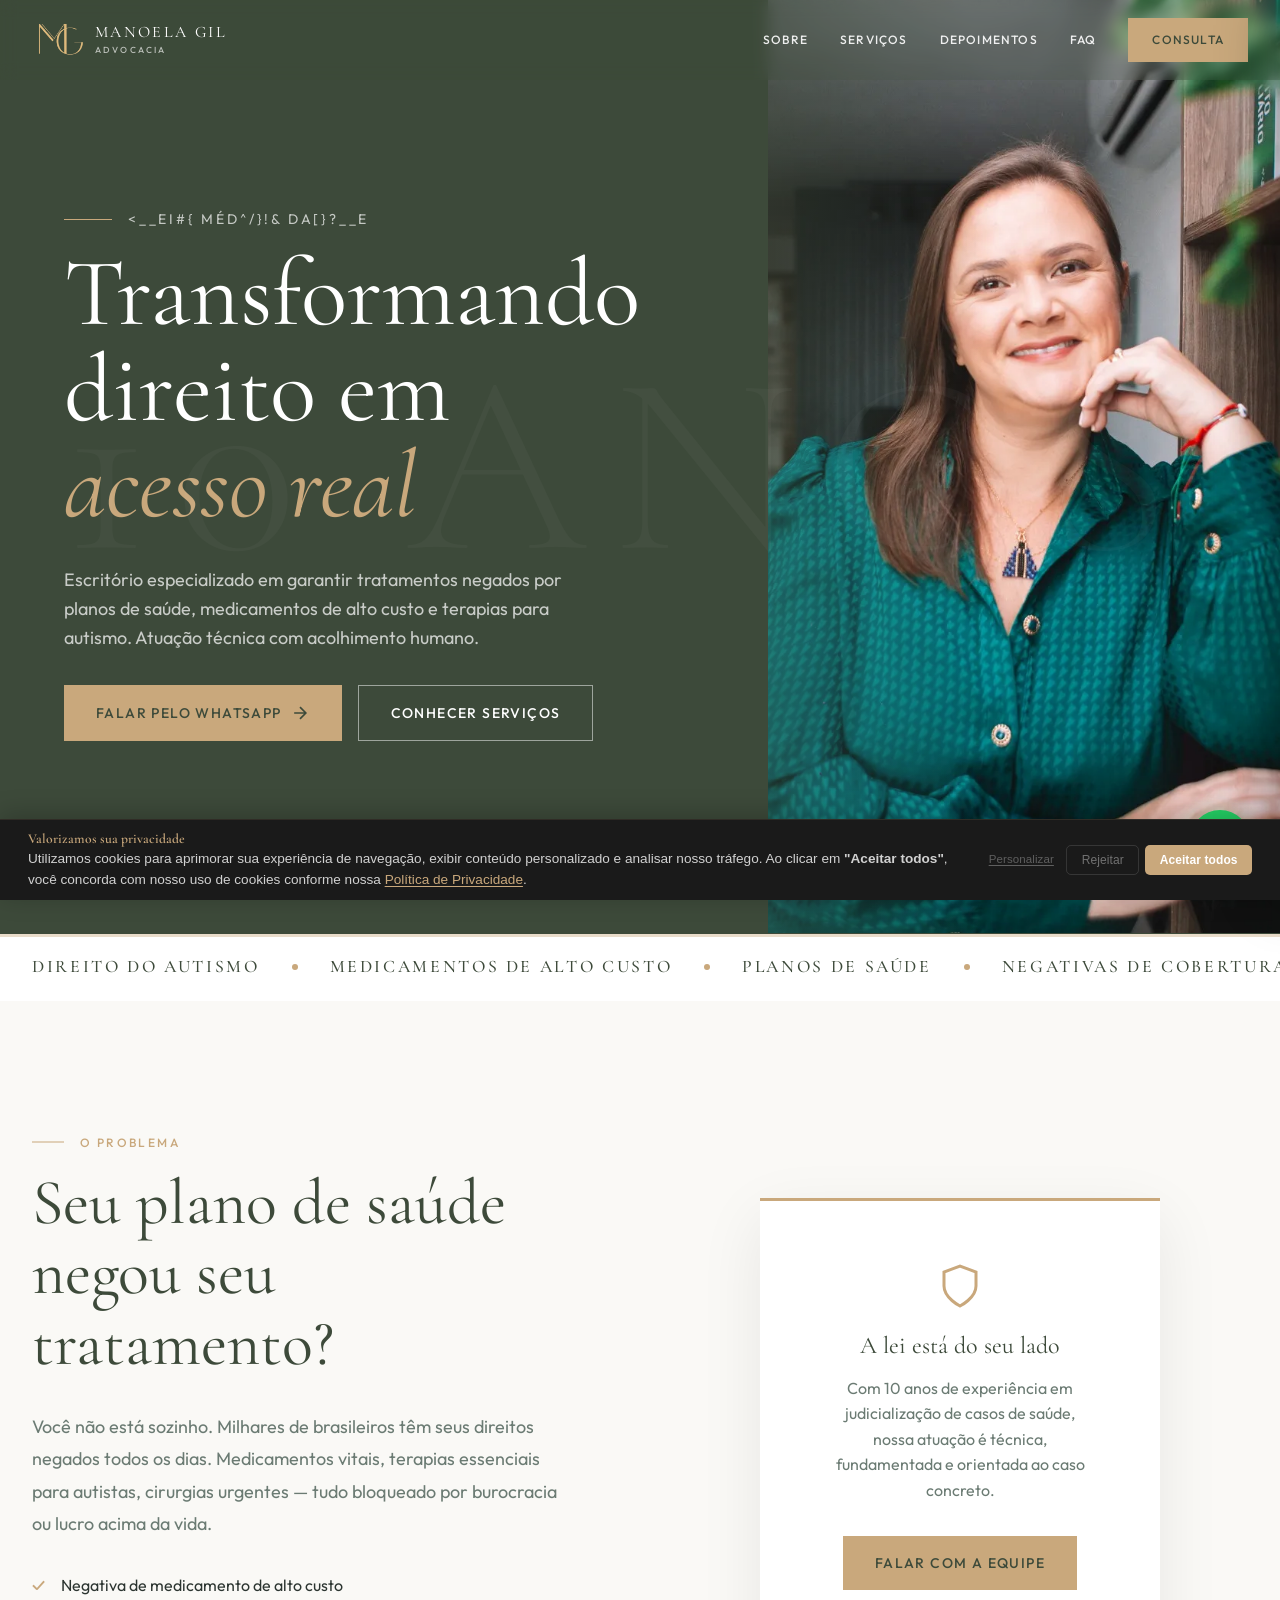
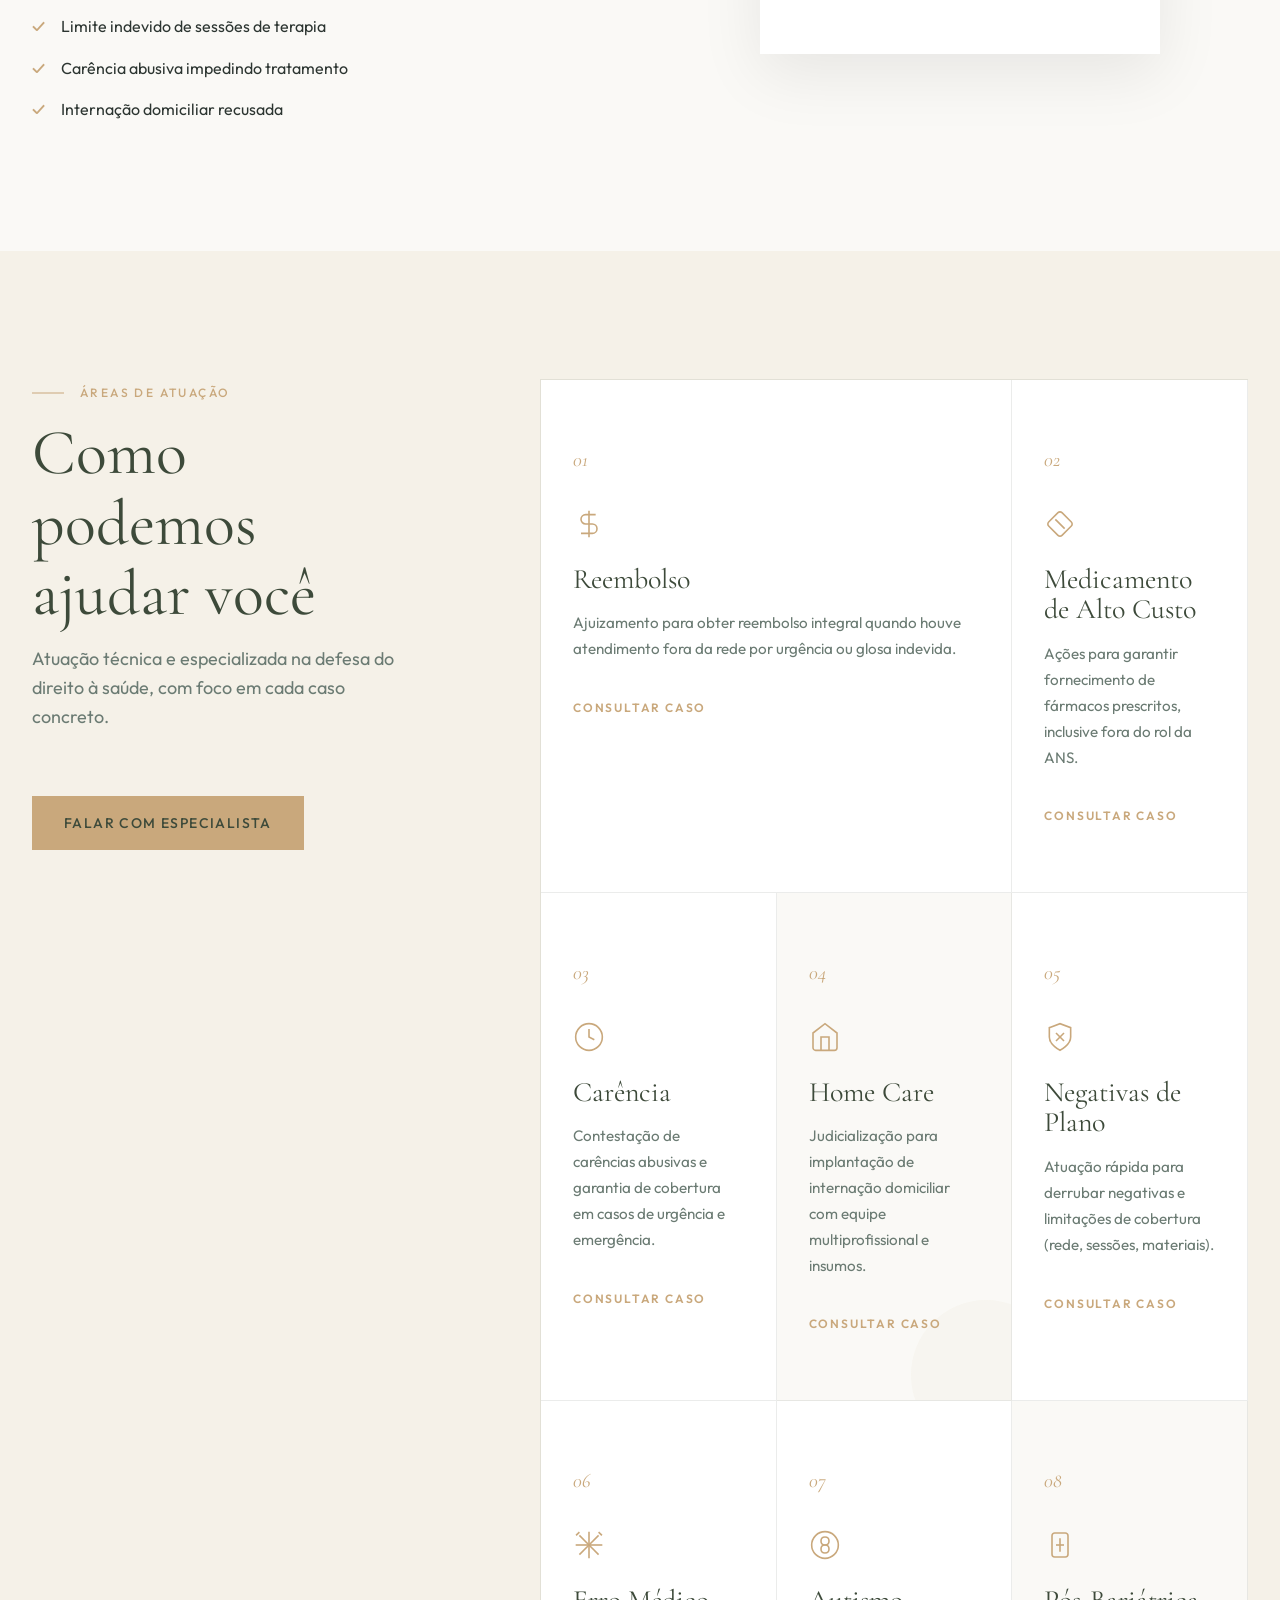
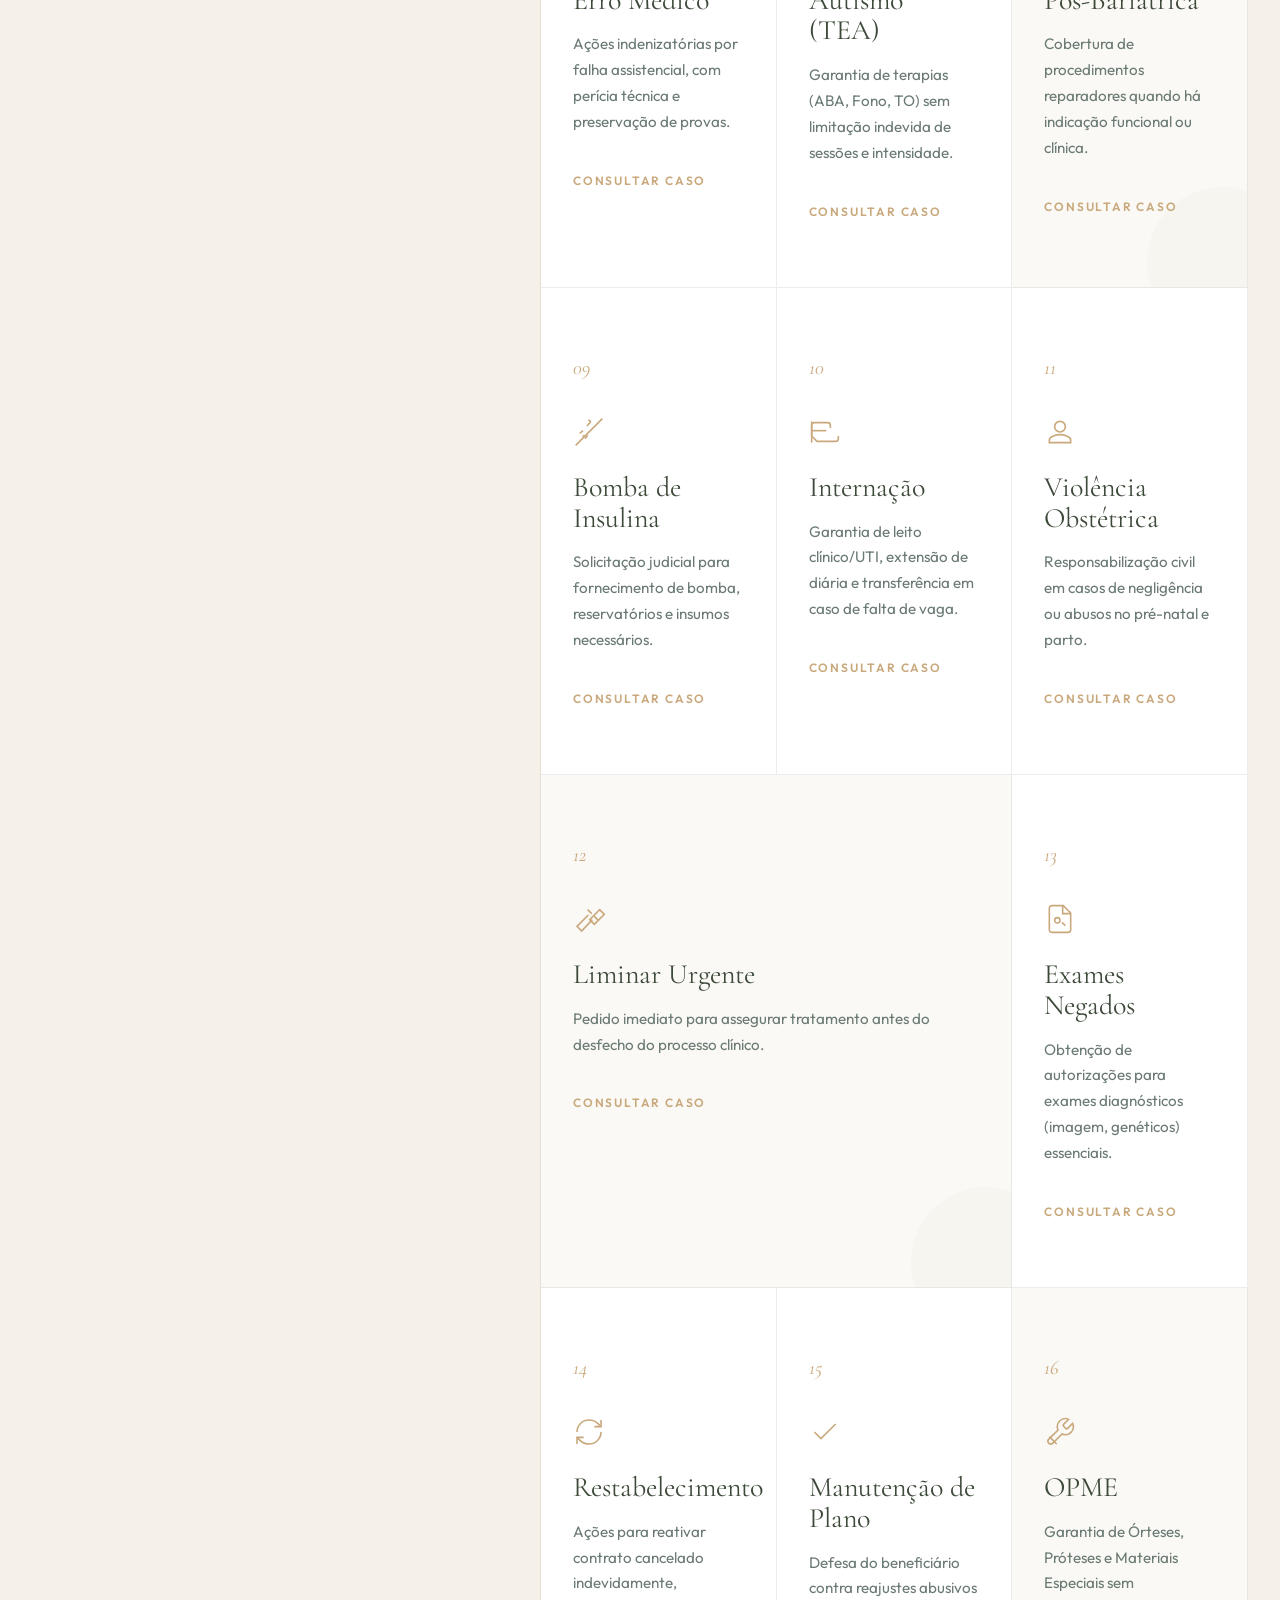
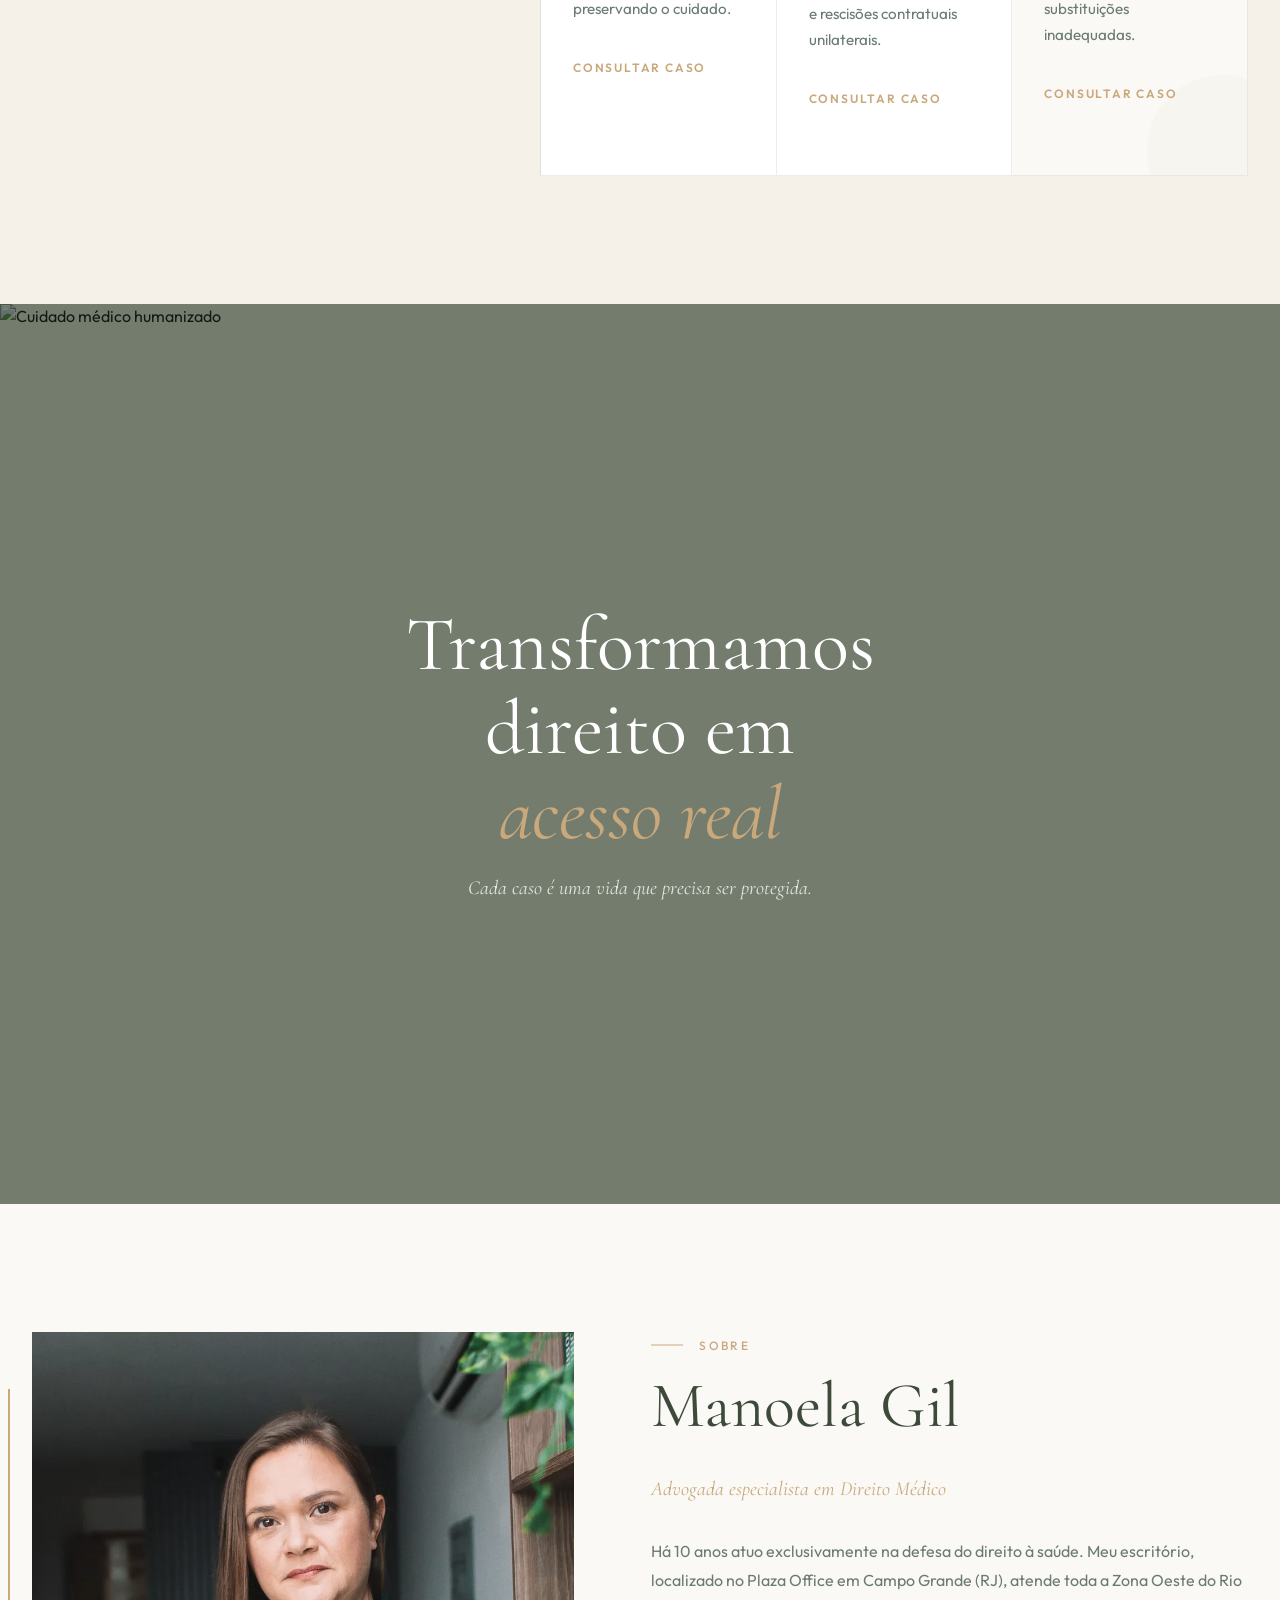
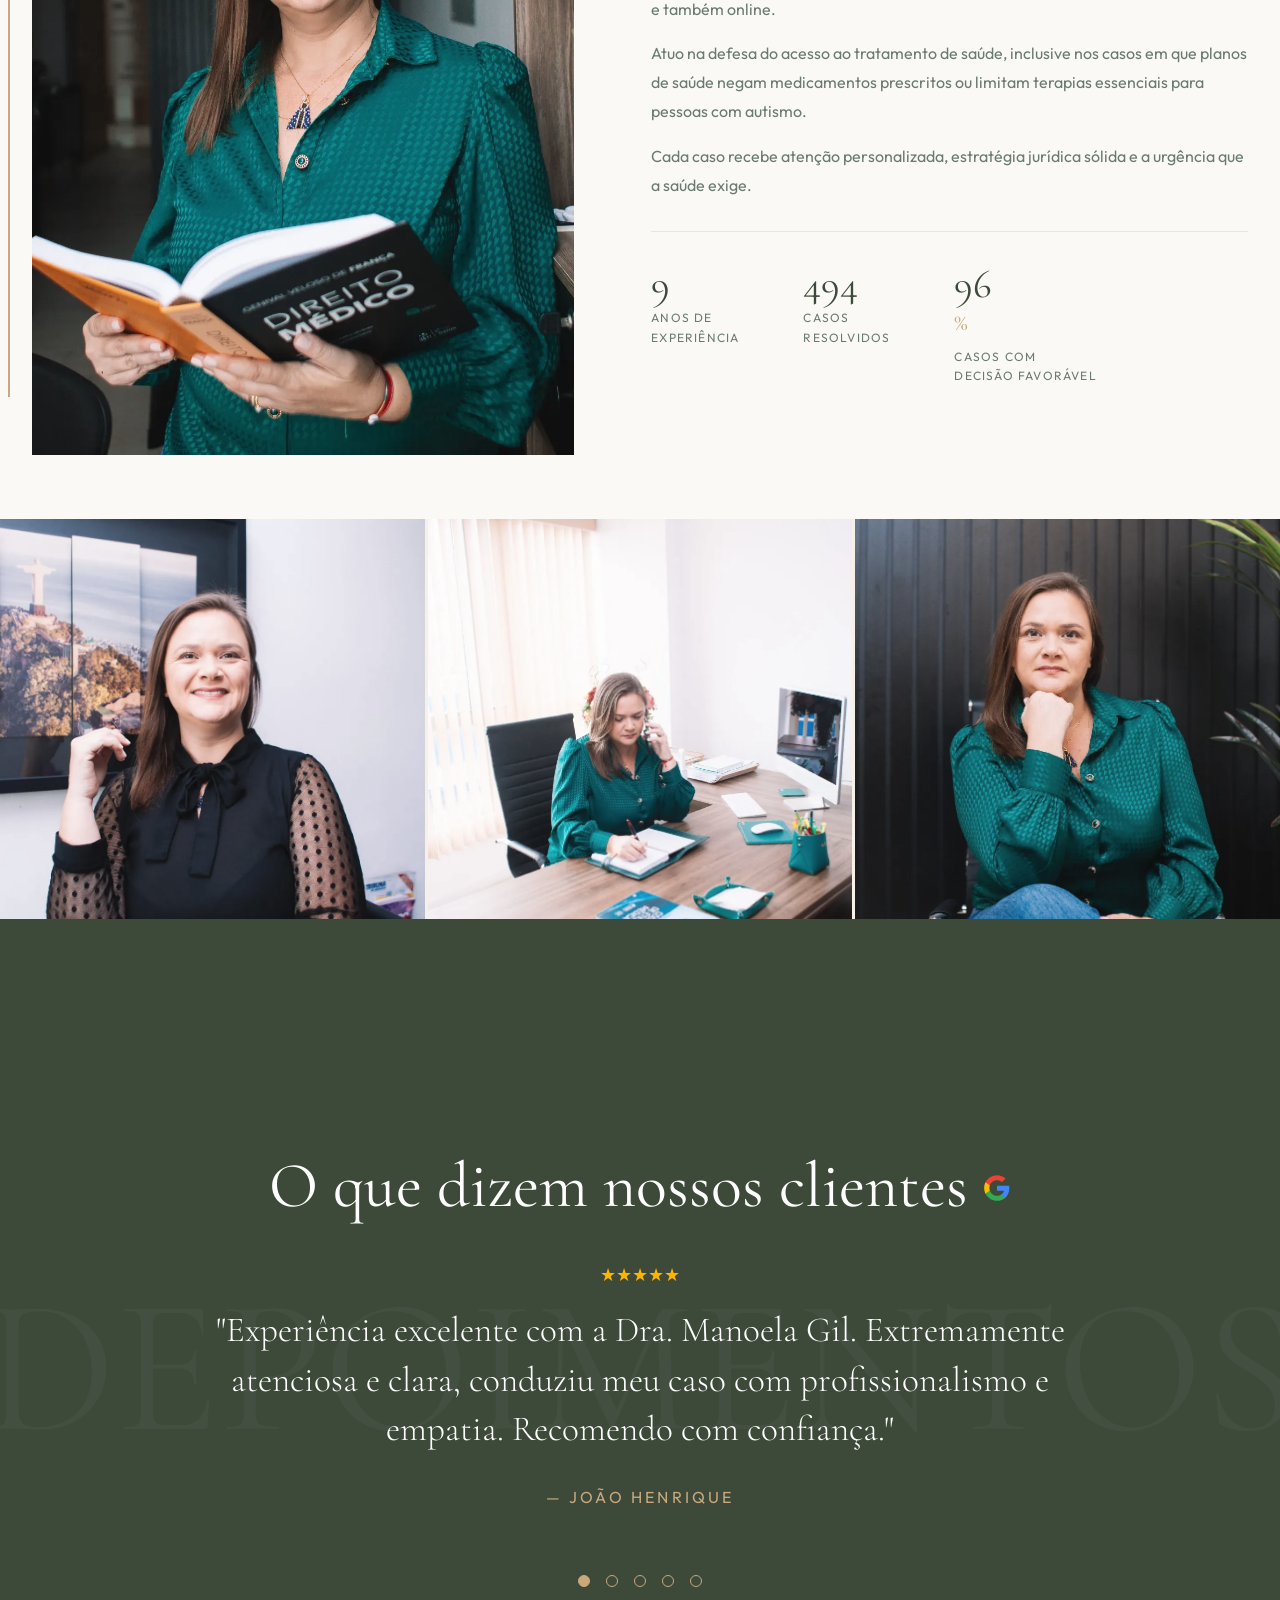
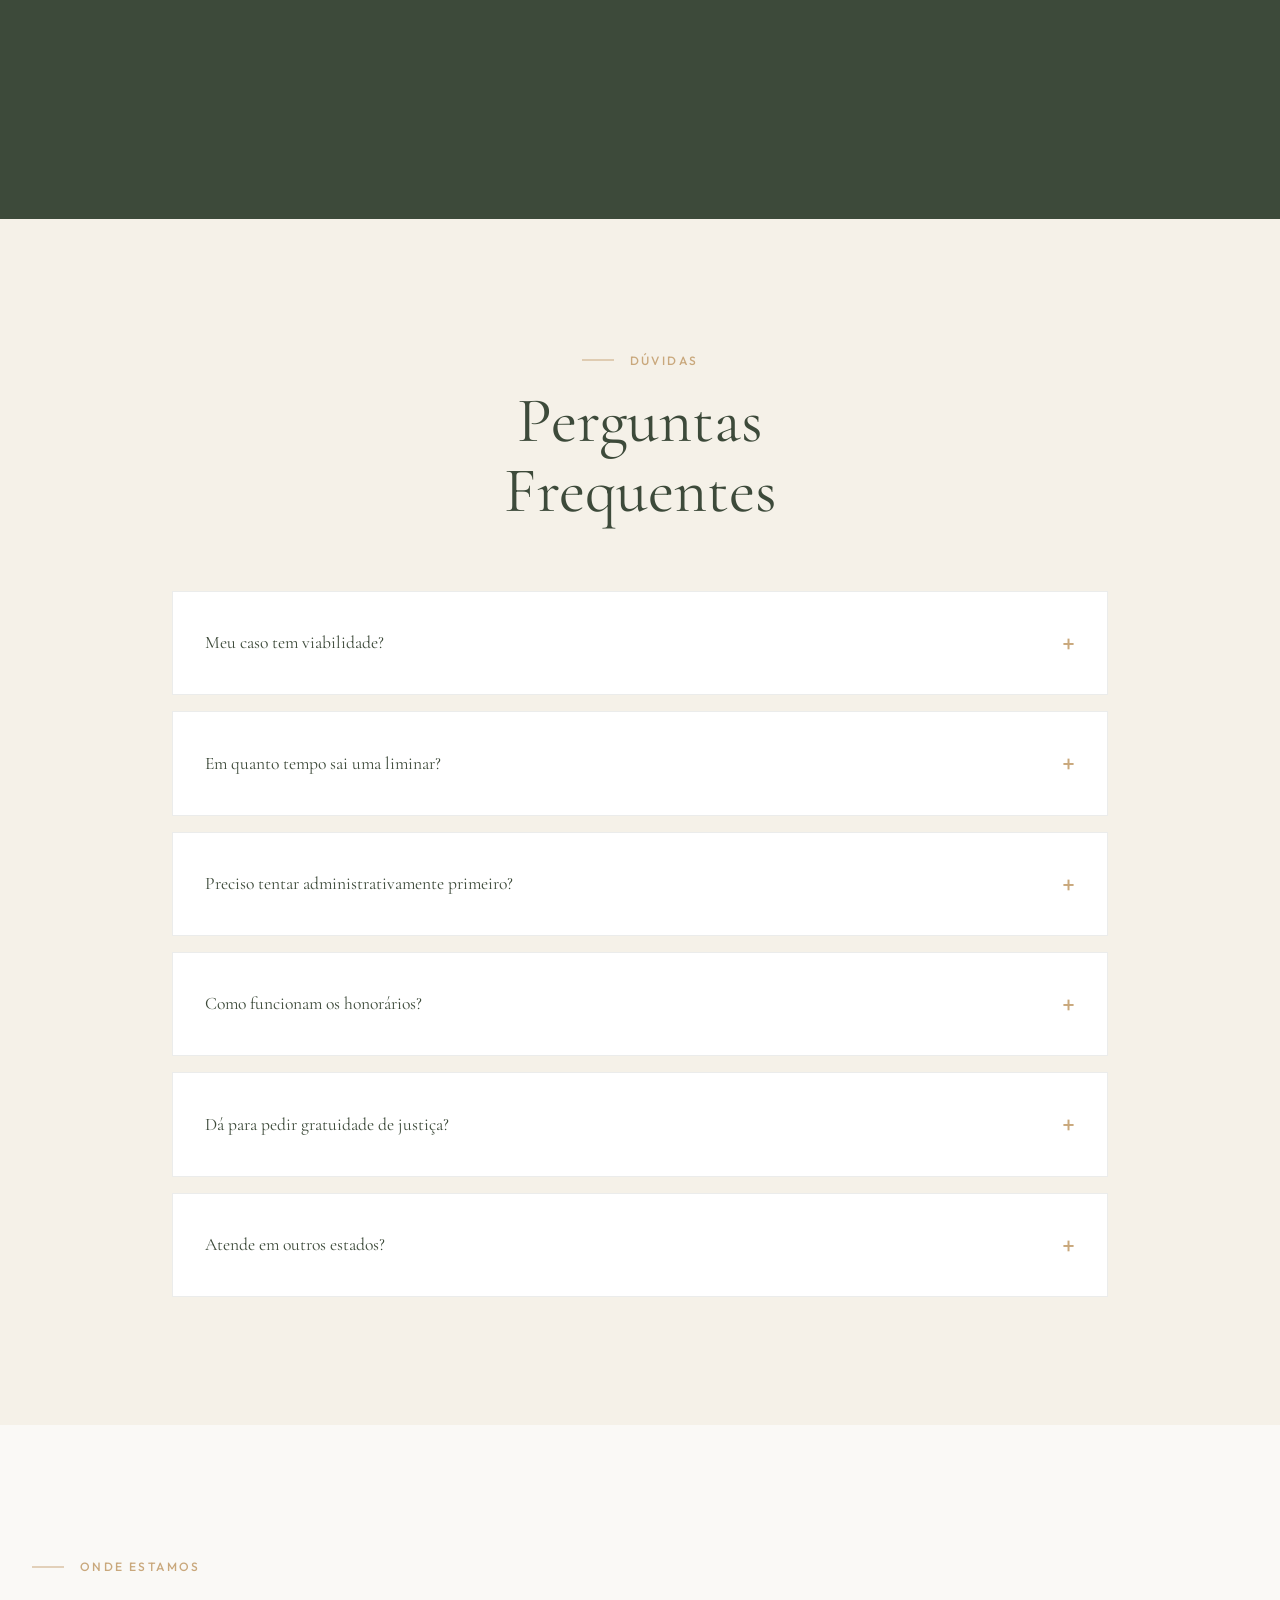
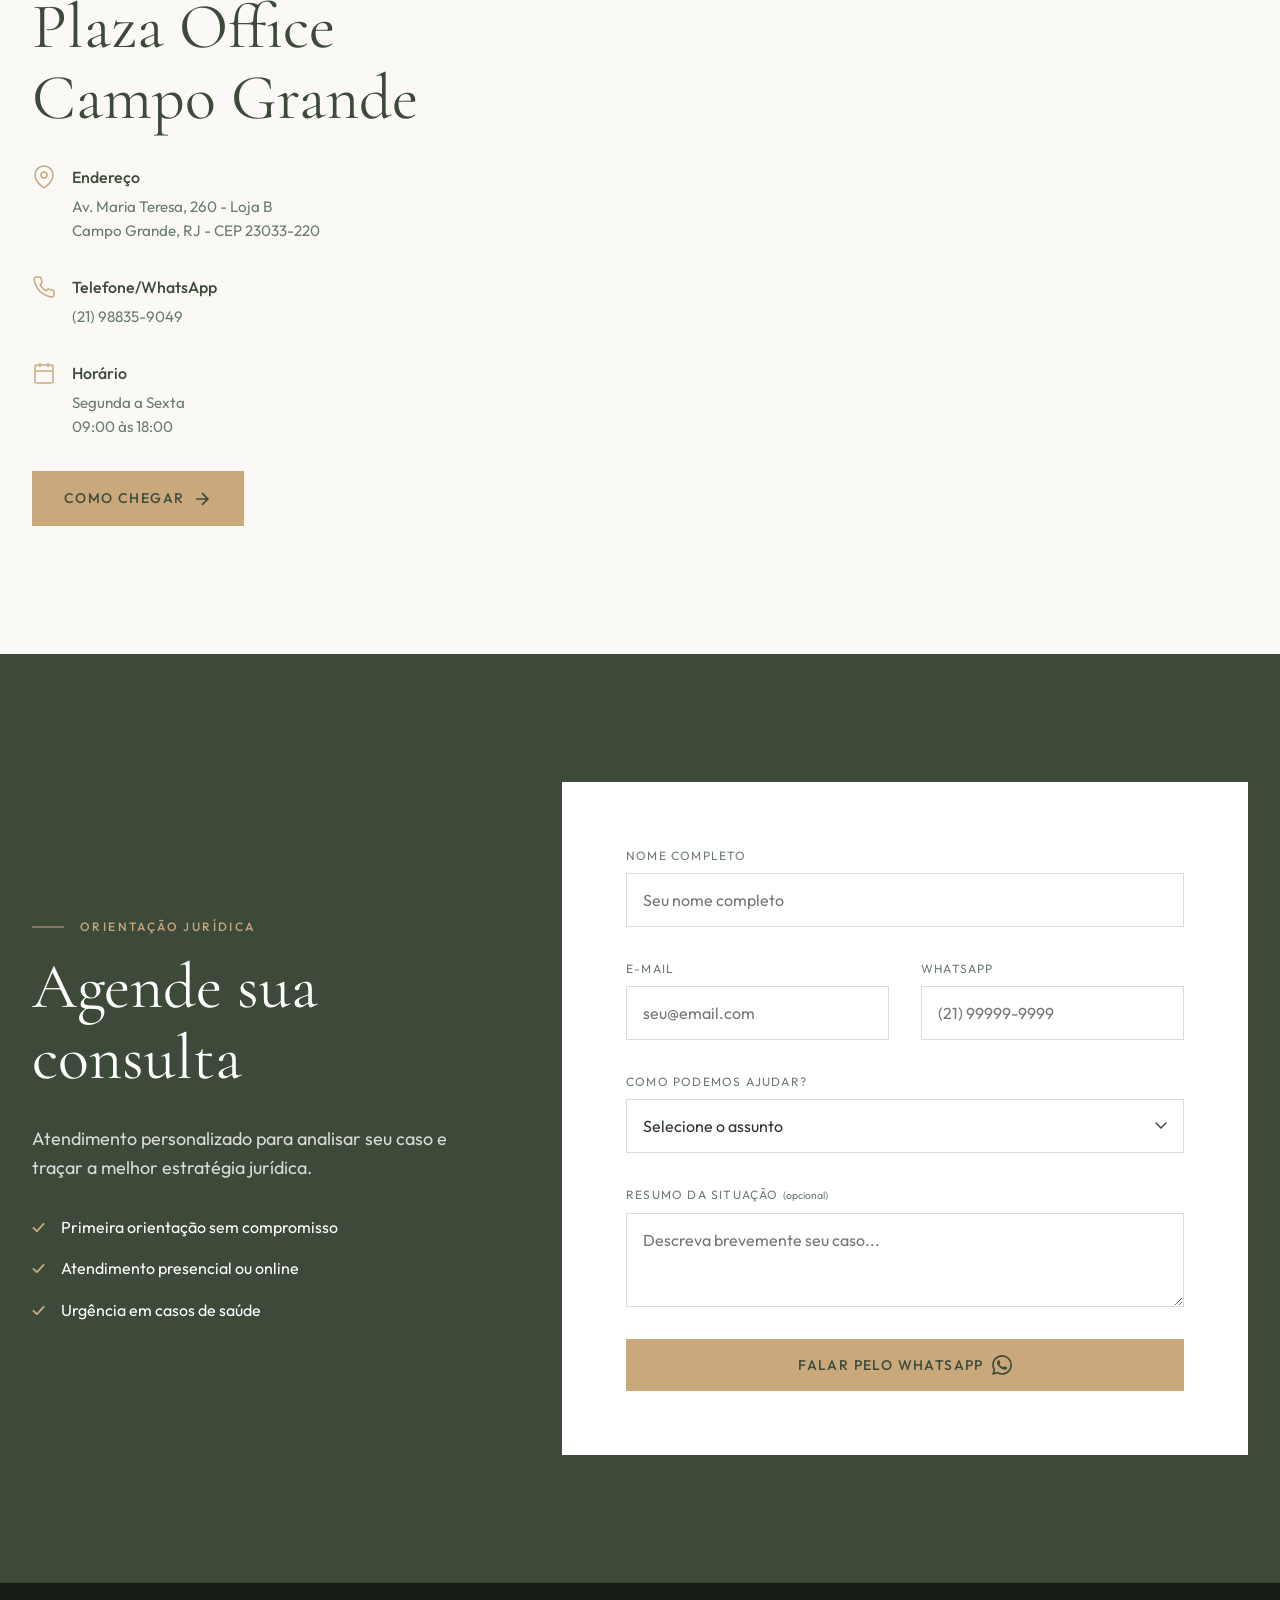
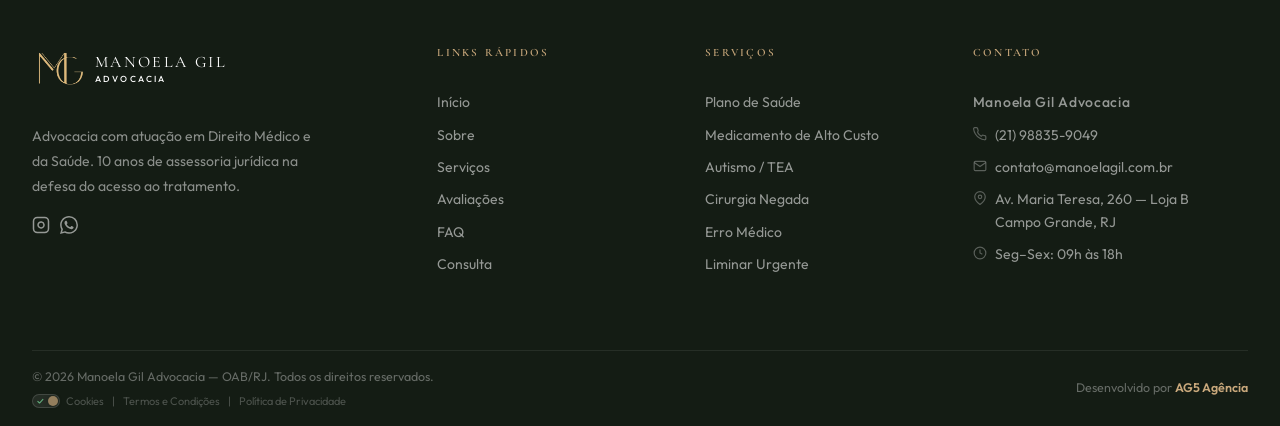
==== commit f324d358: "feat: correcao de metatags OG/Twitter para carregamento de imagem no Whatsapp" ====
--- a/index.html
+++ b/index.html
@@ -26,9 +26,11 @@
     <meta property="og:description"
         content="11 anos defendendo seu direito à saúde. Plano negou? Atuamos rápido para garantir seu tratamento.">
     <meta property="og:image"
-        content="assests/manoela+gil+advocacia-advogado-direito+da+saude-direito+medico-campo+grande-rio+de+janeiro-rj (8).webp">
+        content="https://www.dramanoelagil.ag5agencia.site/assests/manoela+gil+advocacia-advogado-direito+da+saude-direito+medico-campo+grande-rio+de+janeiro-rj%20(8).webp">
     <meta property="og:url" content="https://www.dramanoelagil.ag5agencia.site">
     <meta property="og:locale" content="pt_BR">
+    <meta property="og:image:width" content="1200">
+    <meta property="og:image:height" content="630">
 
     <!-- Twitter Meta Otimizado -->
     <meta name="twitter:card" content="summary_large_image">
@@ -36,7 +38,7 @@
     <meta name="twitter:description"
         content="Garantimos acesso a tratamentos de autismo e medicamentos de alto custo. Avaliação gratuita do seu caso.">
     <meta name="twitter:image"
-        content="assests/manoela+gil+advocacia-advogado-direito+da+saude-direito+medico-campo+grande-rio+de+janeiro-rj (8).webp">
+        content="https://www.dramanoelagil.ag5agencia.site/assests/manoela+gil+advocacia-advogado-direito+da+saude-direito+medico-campo+grande-rio+de+janeiro-rj%20(8).webp">
 
     <!-- Schema.org JSON-LD (Advanced GRAPH) -->
     <script type="application/ld+json">
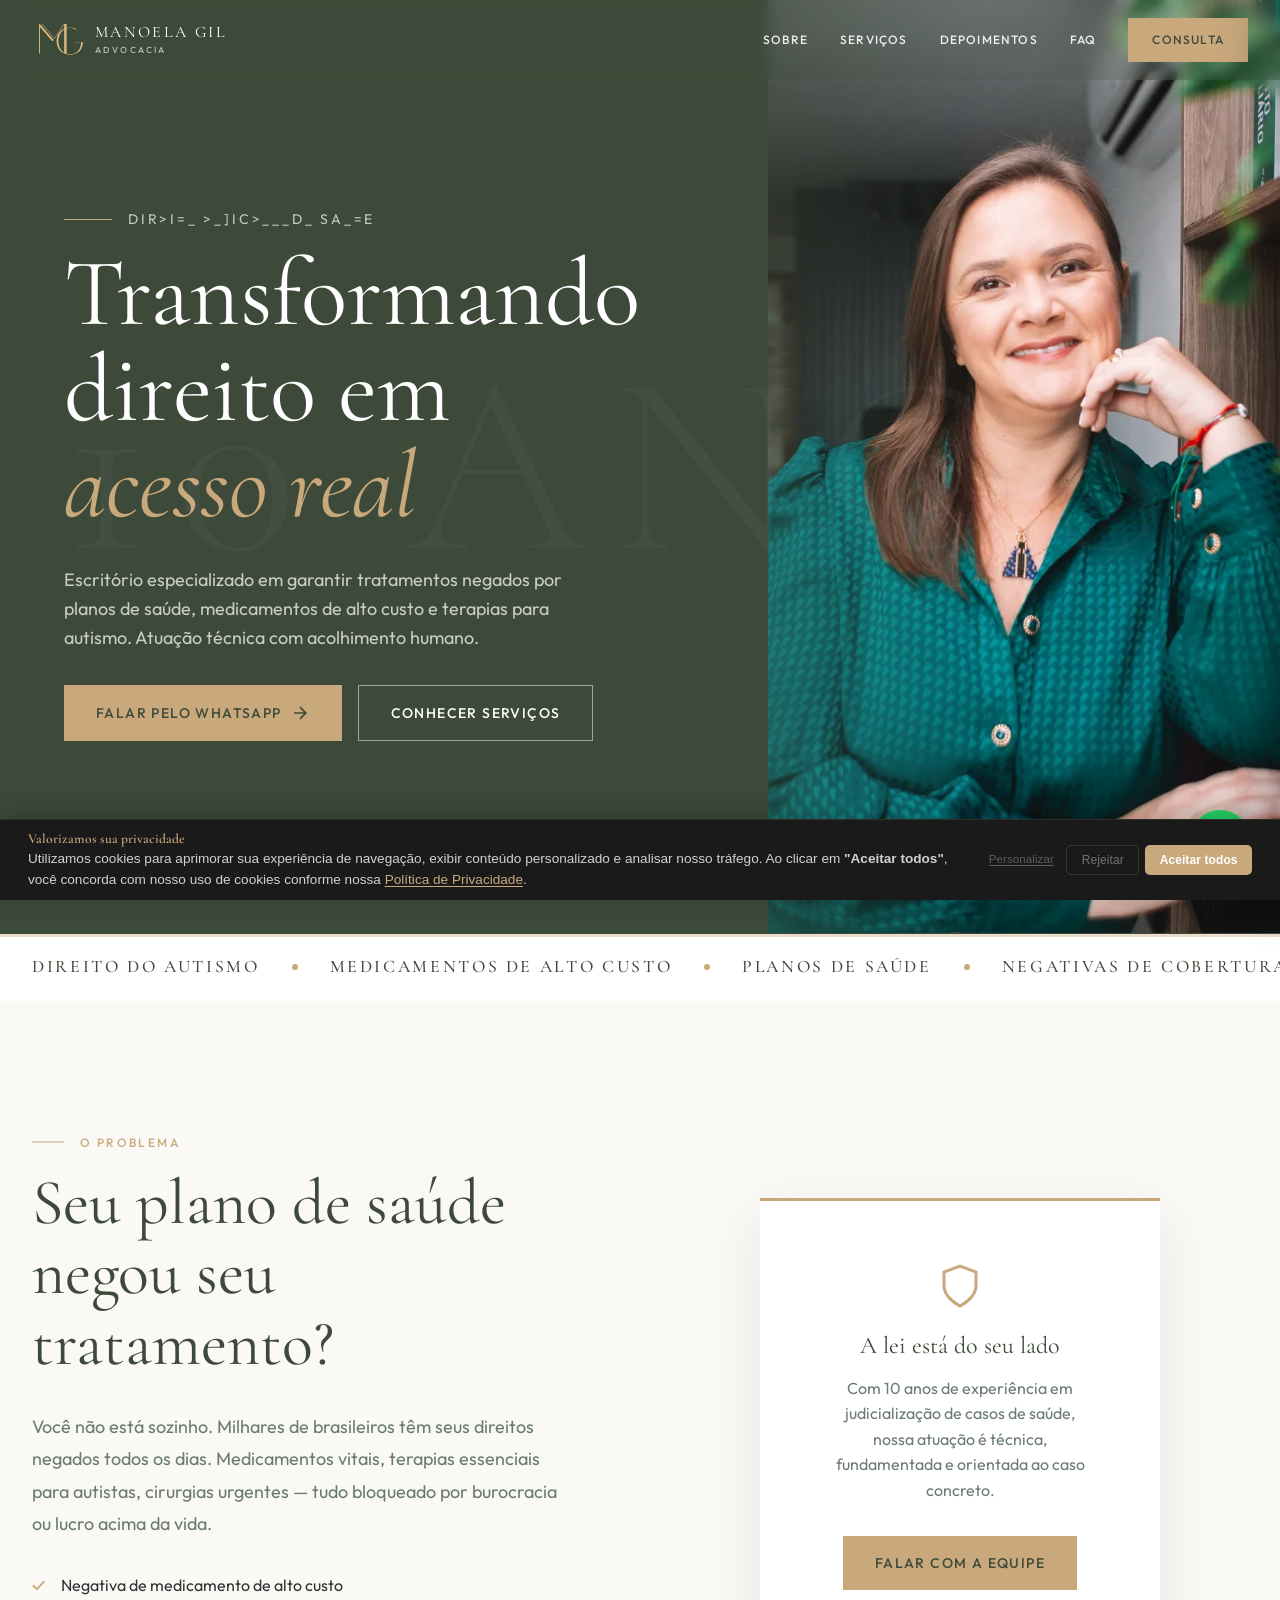
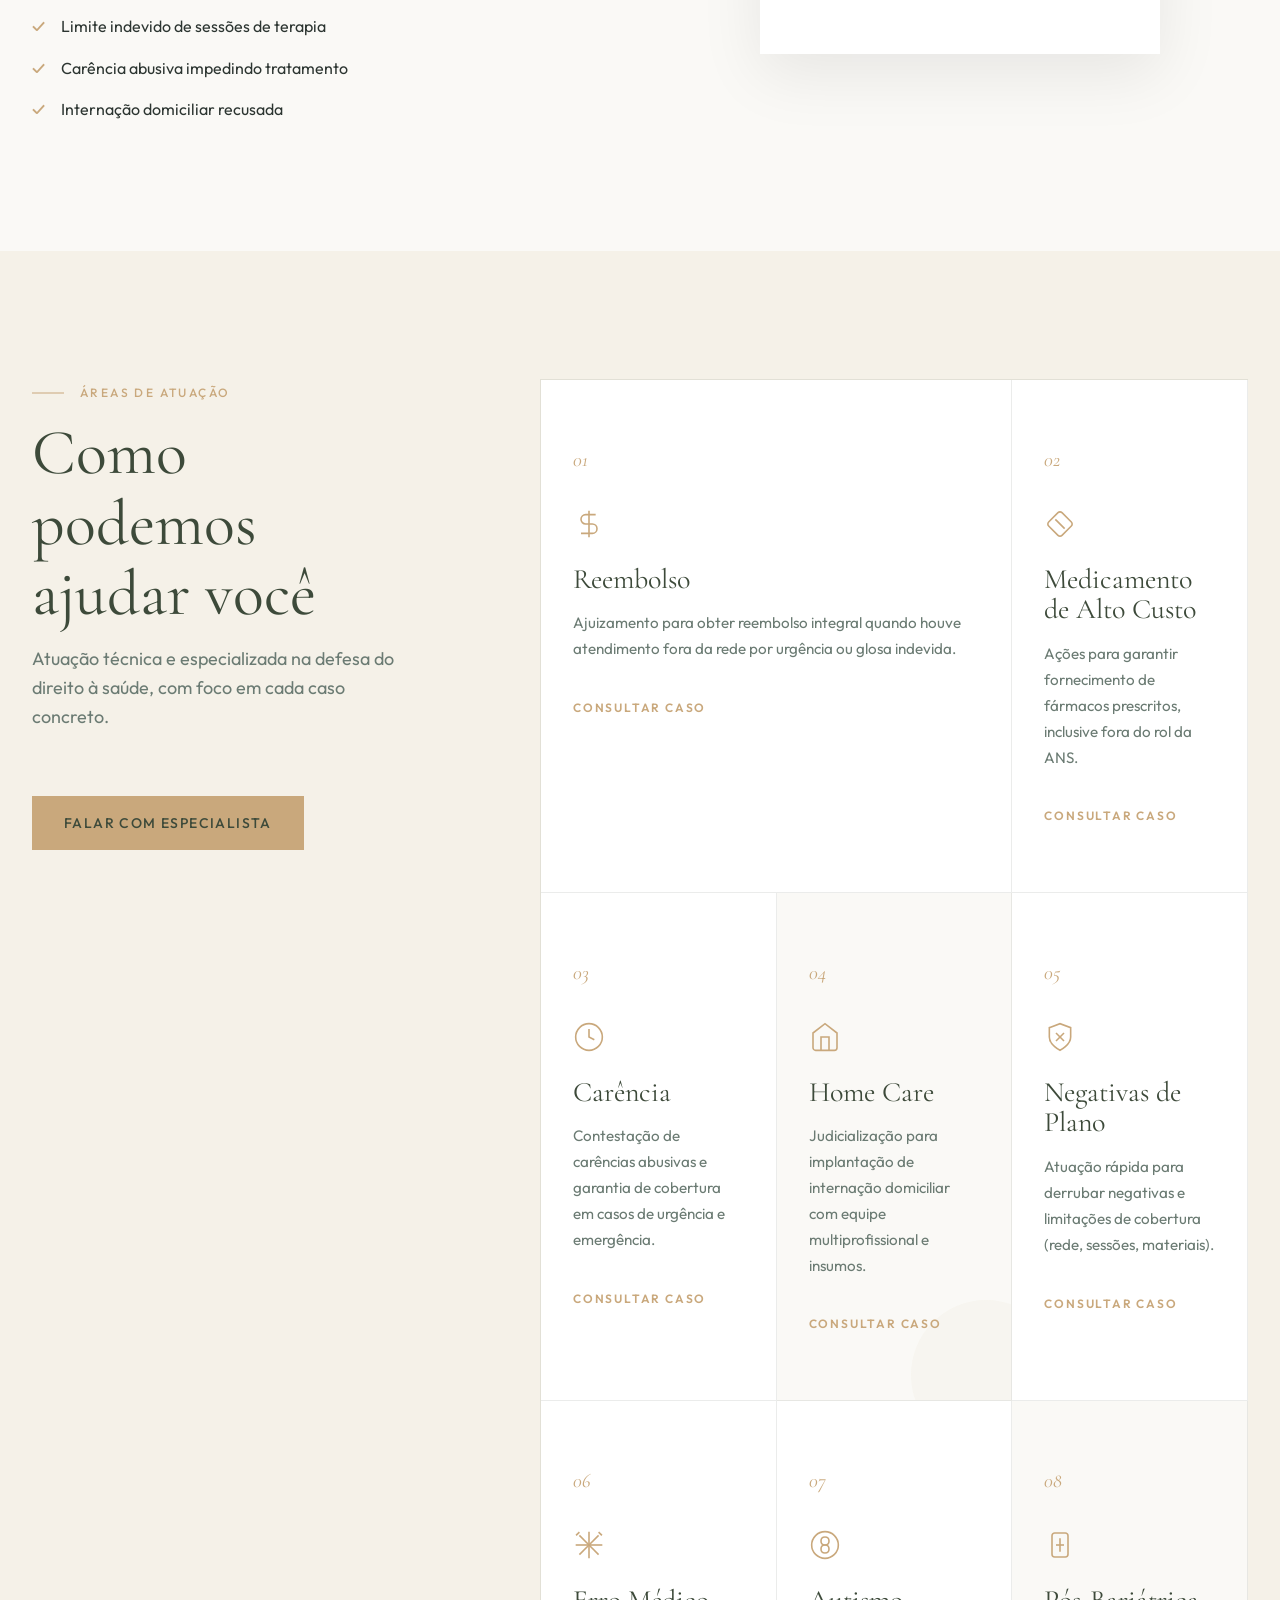
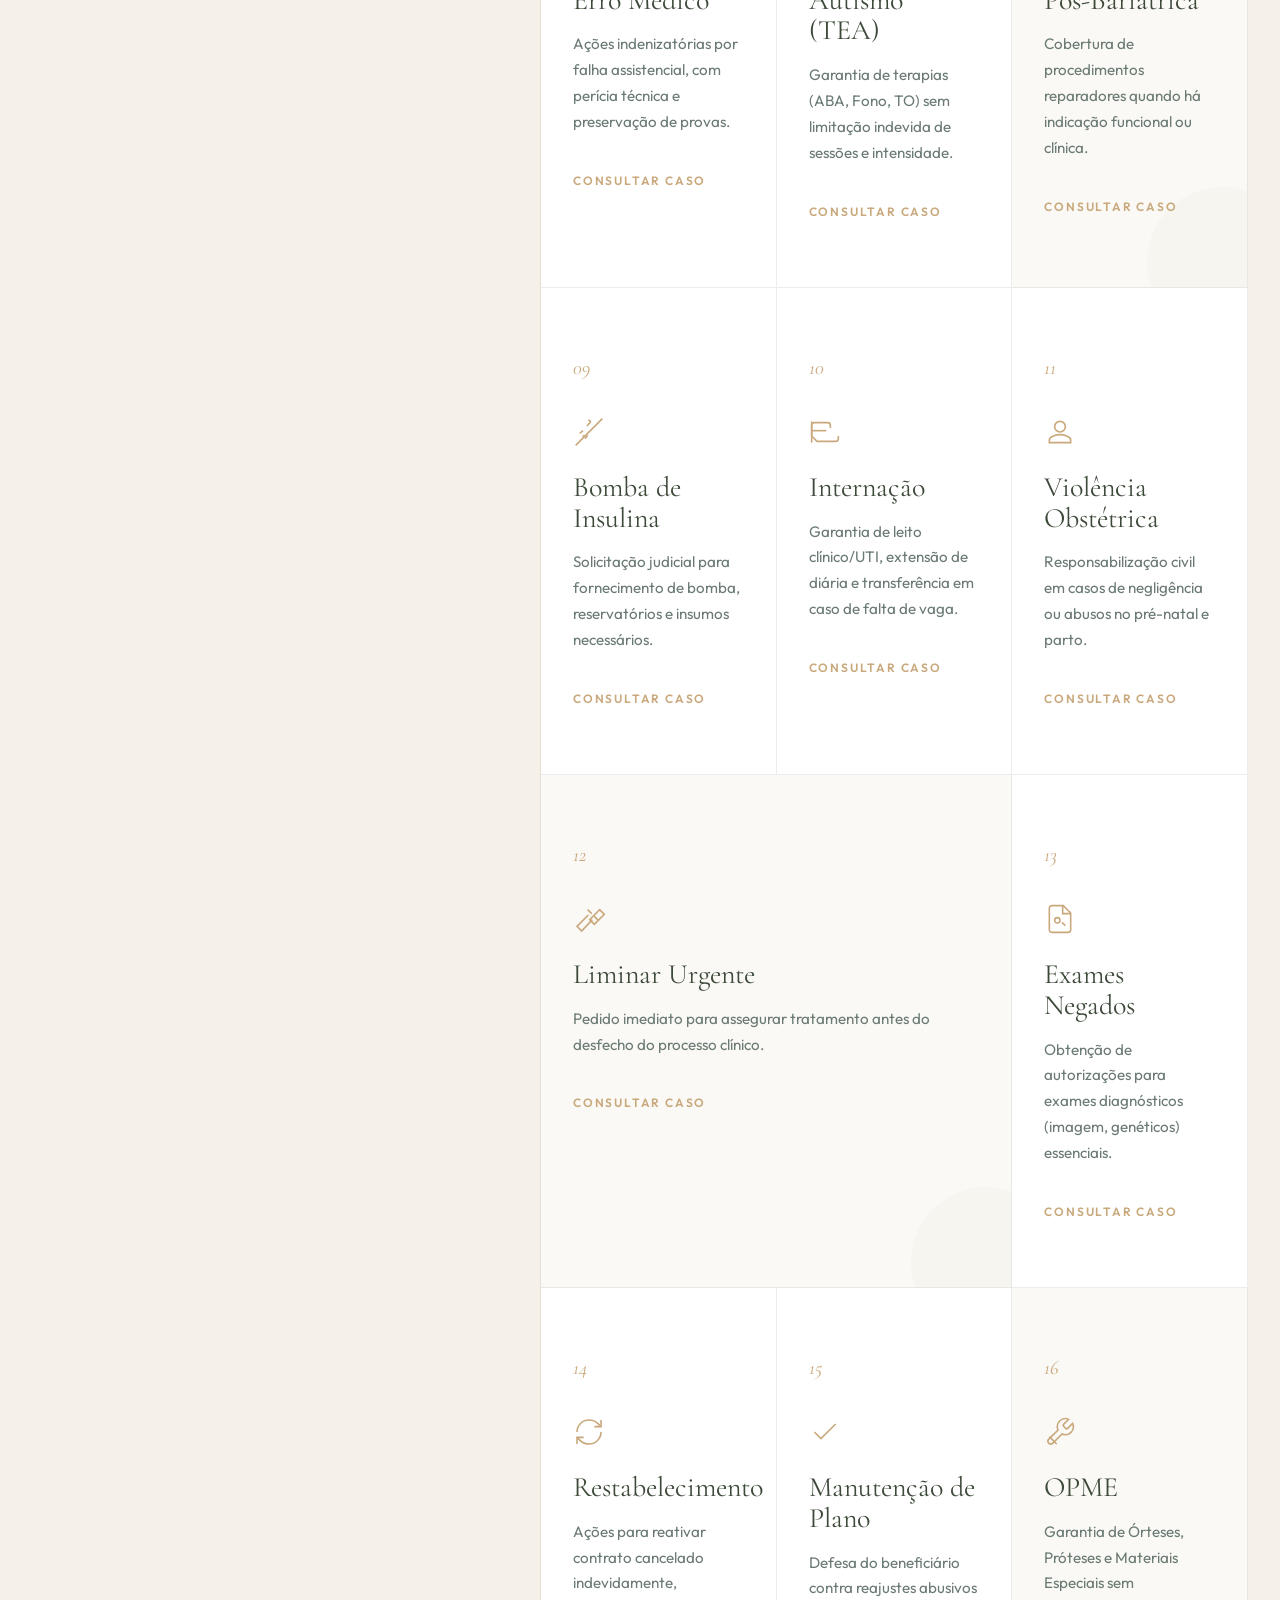
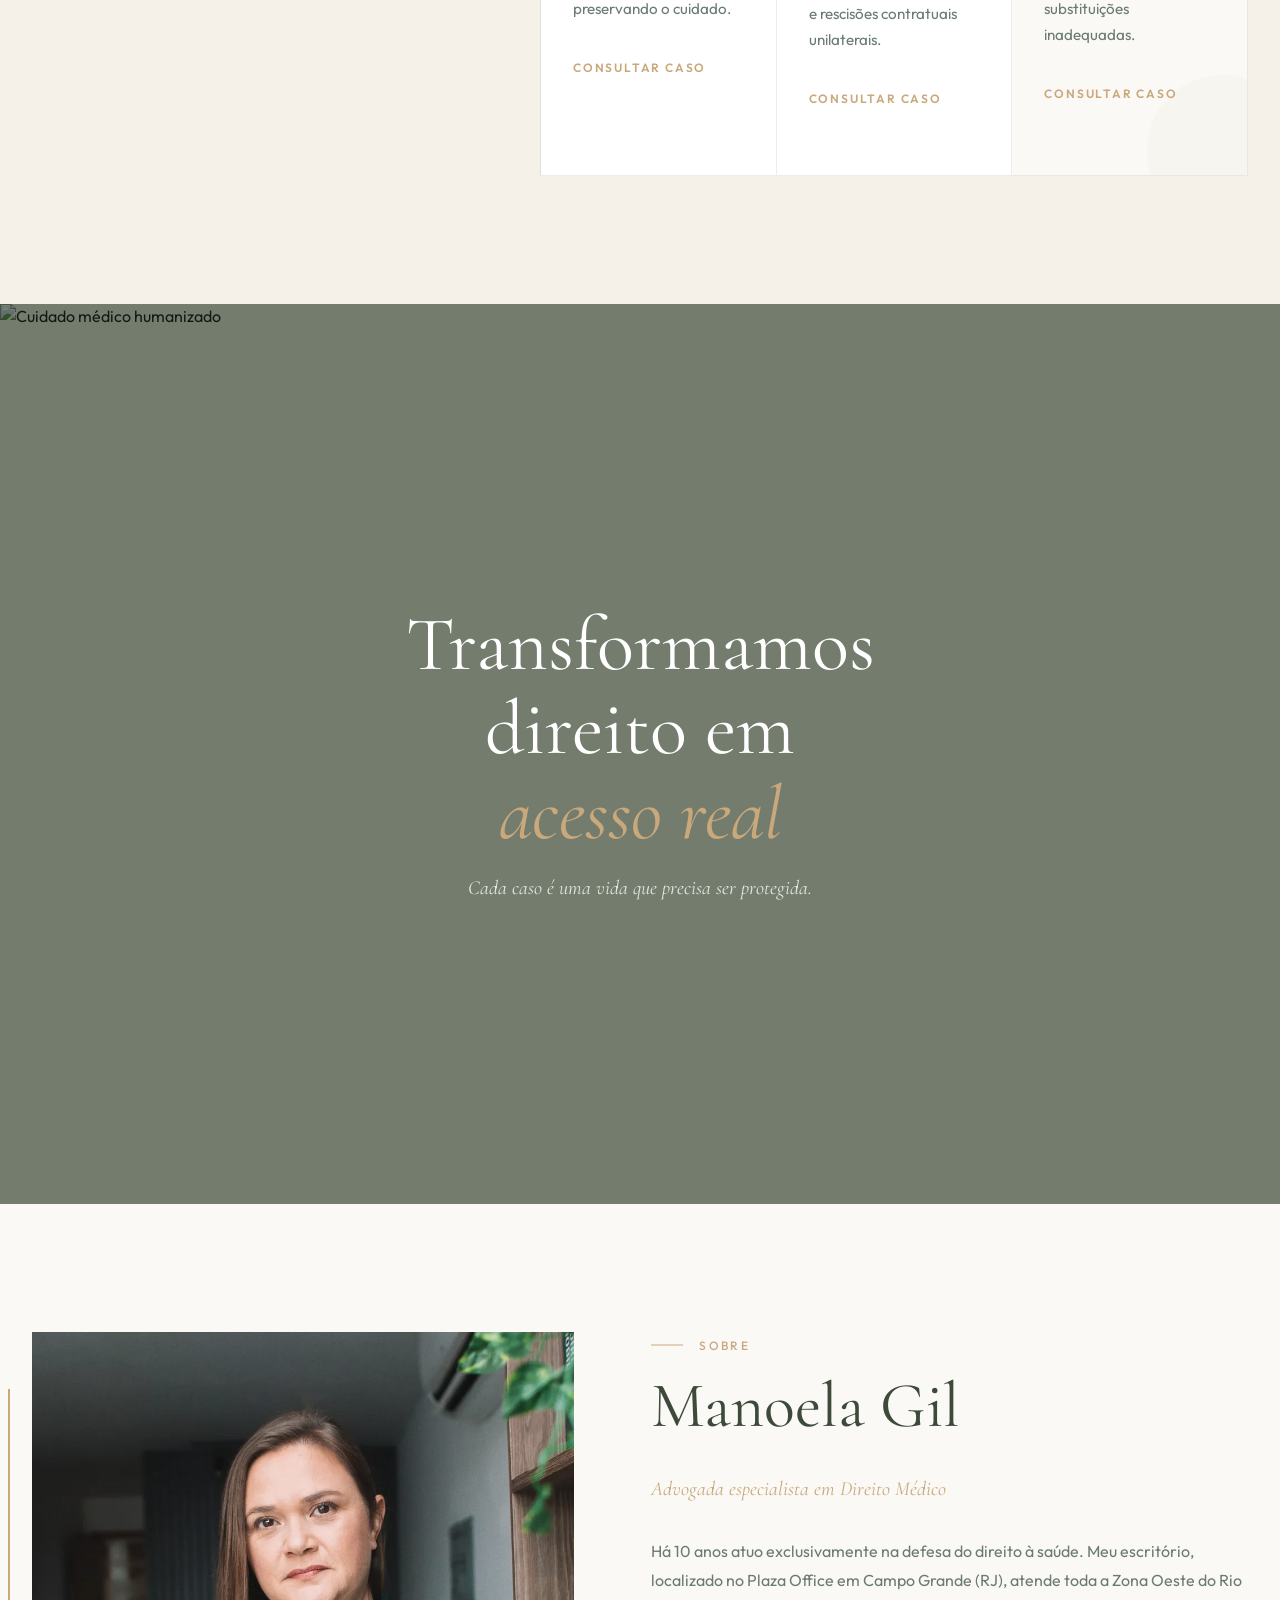
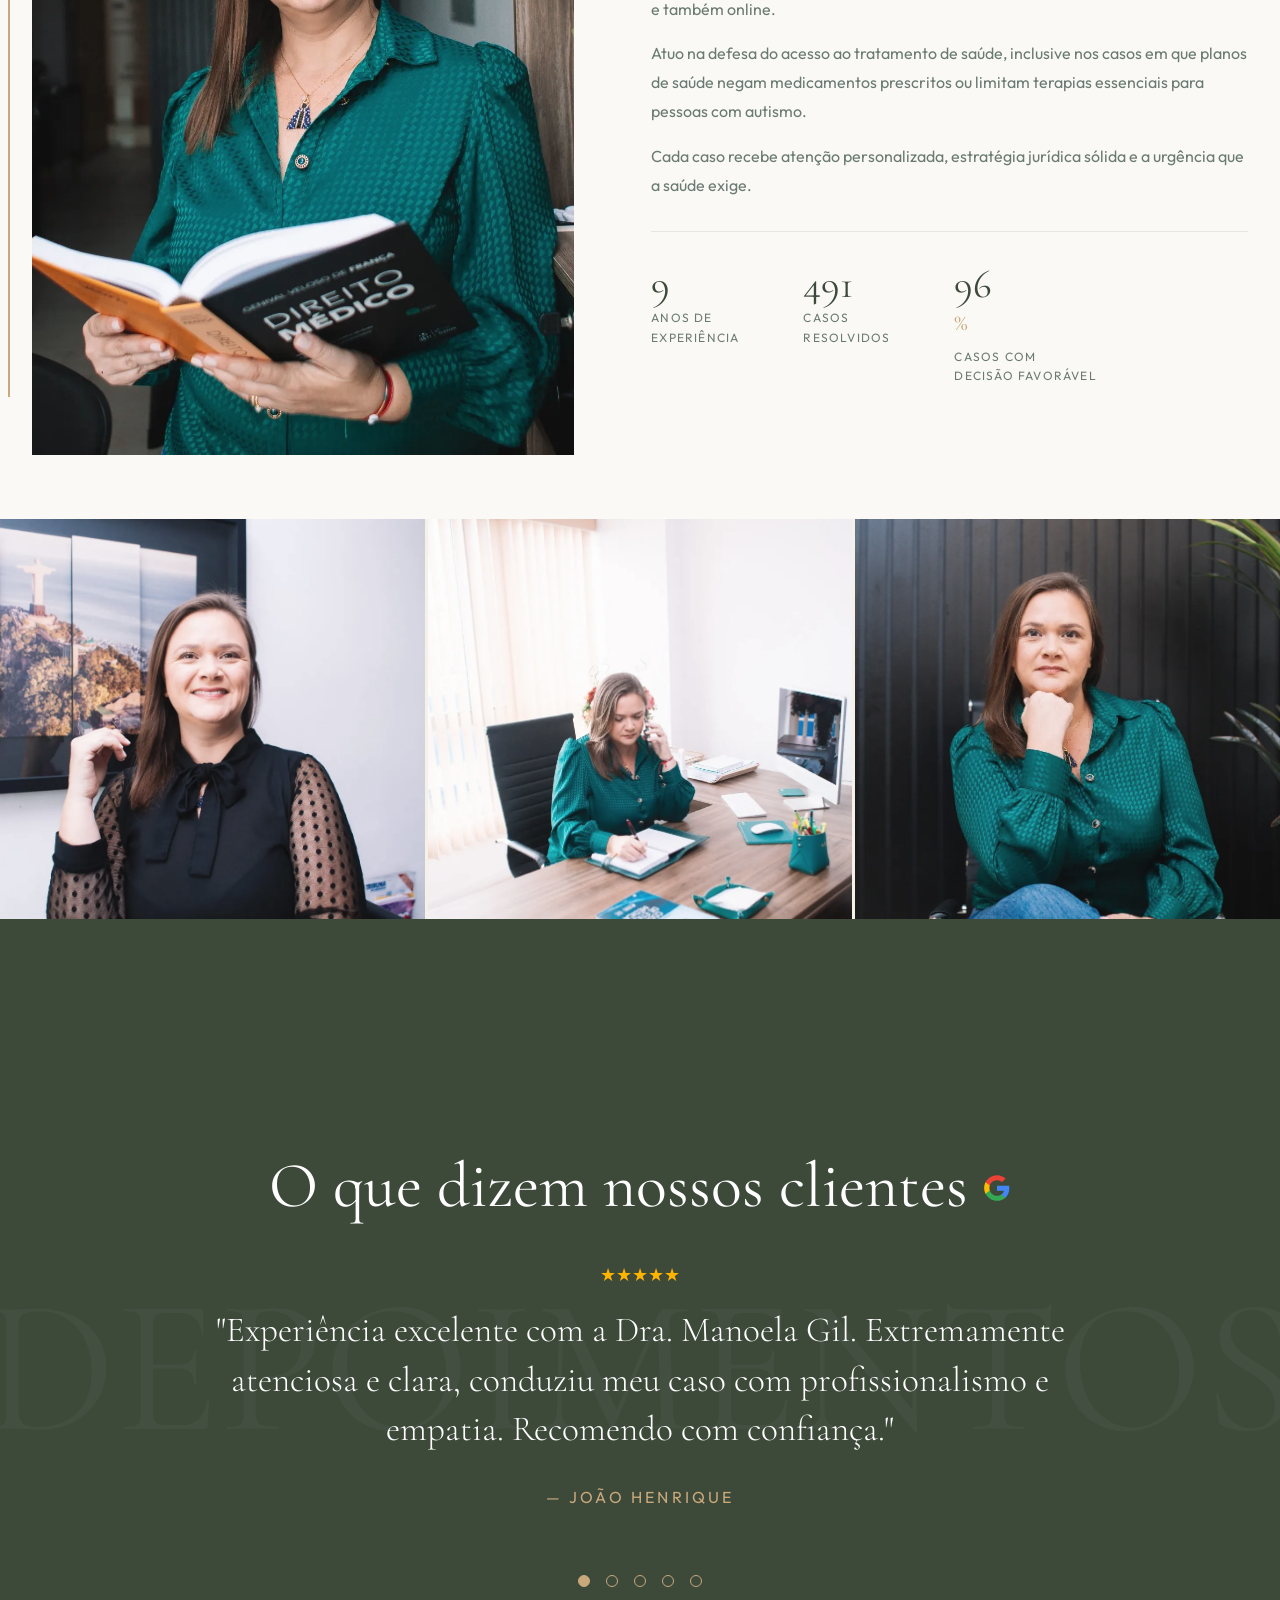
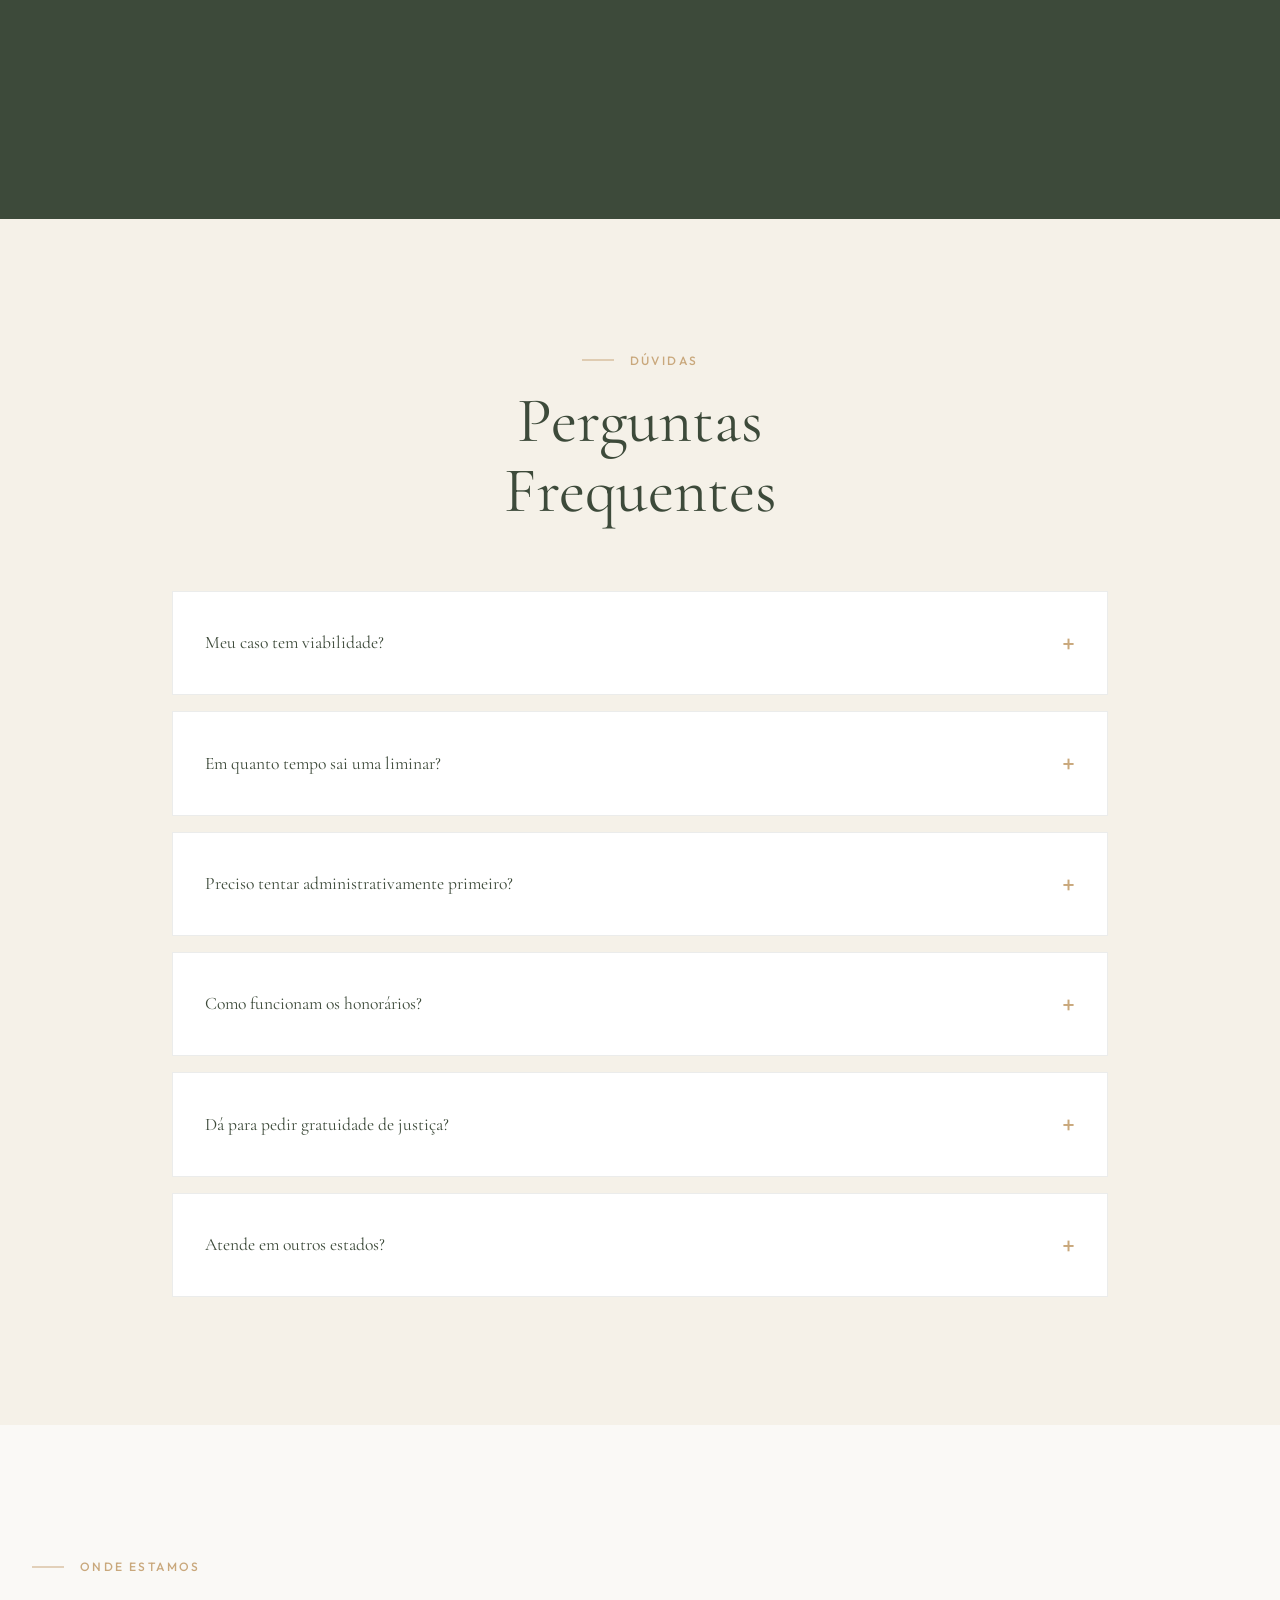
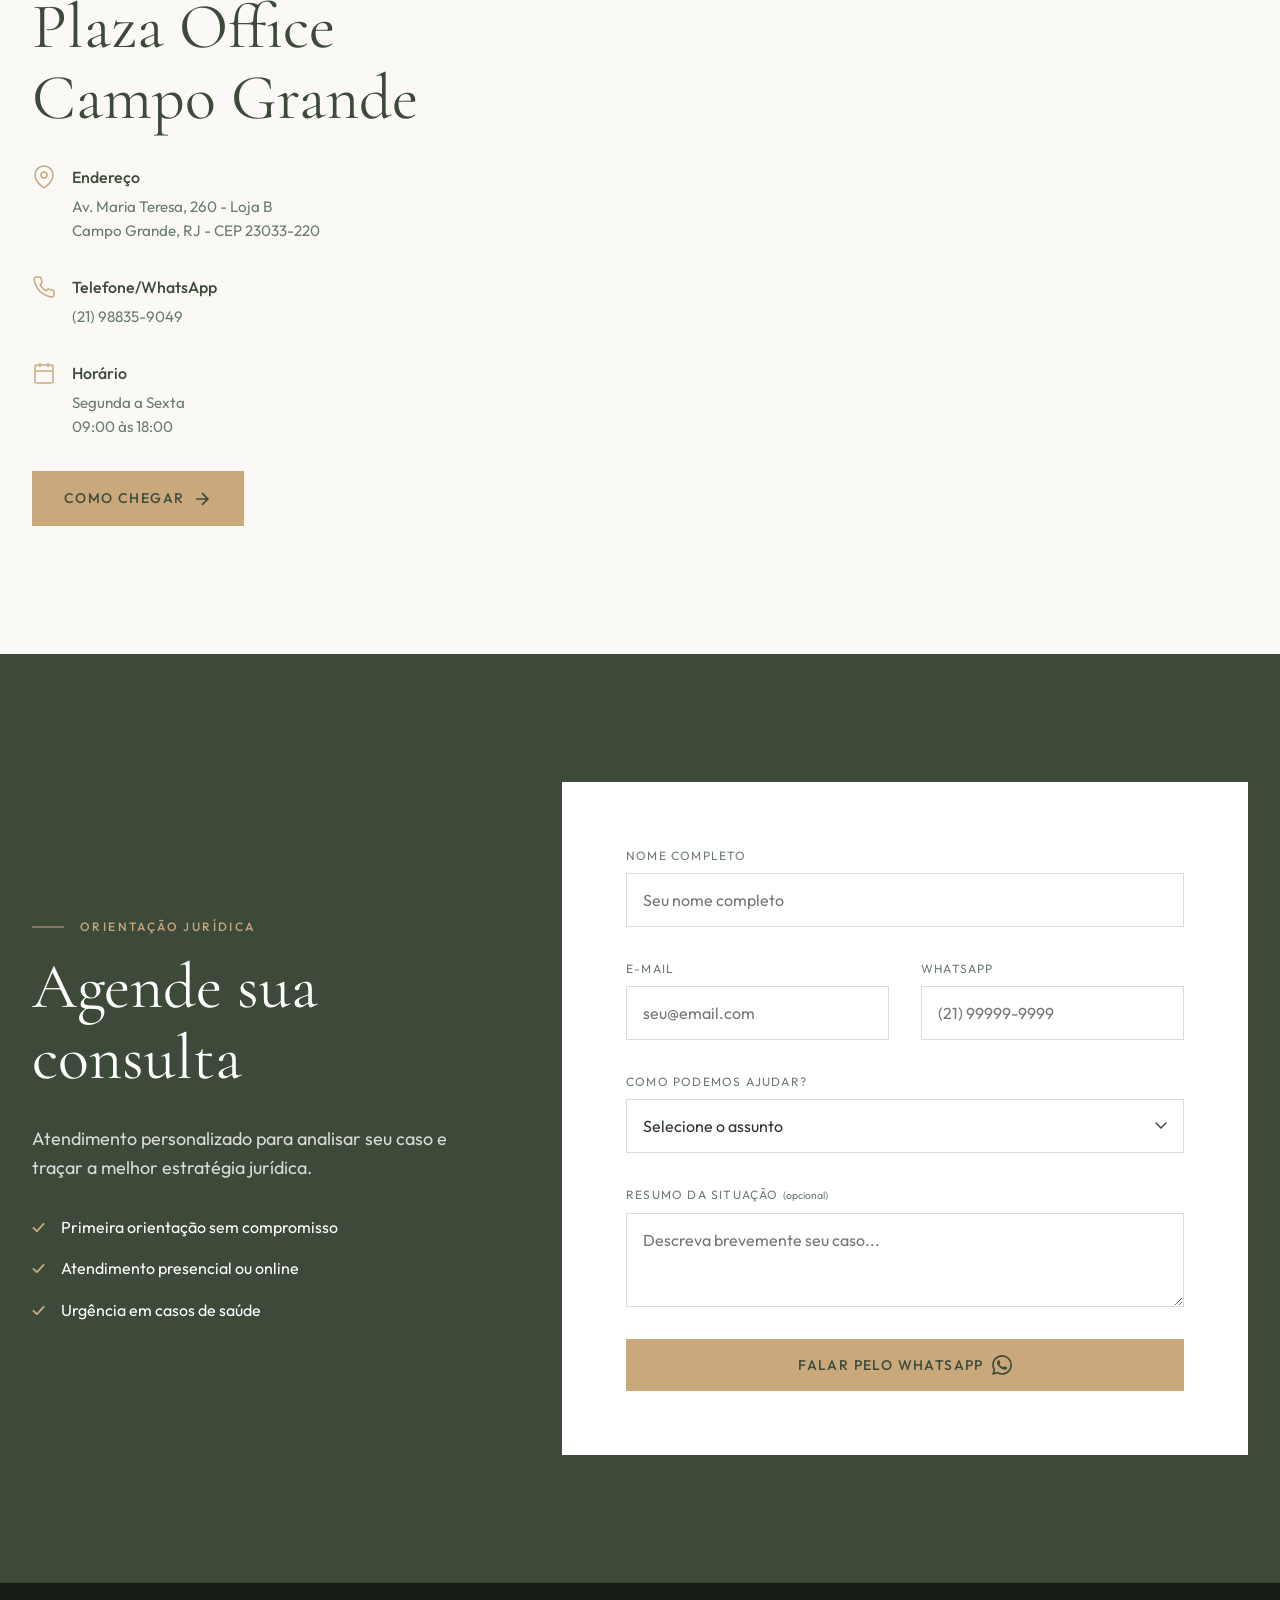
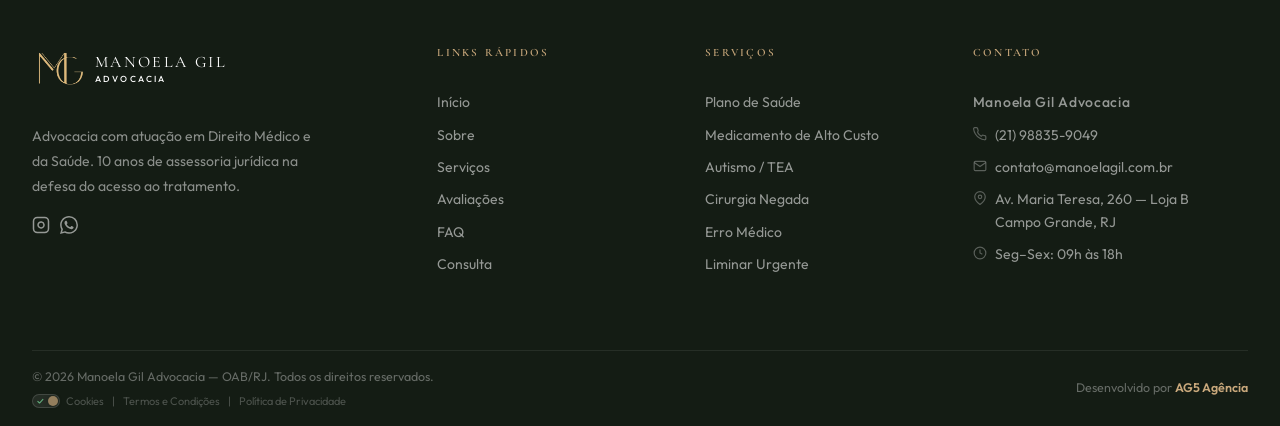
==== commit 0d9c28be: "fix: switch OG image to JPEG and update domain for better WhatsApp compatibility" ====
--- a/index.html
+++ b/index.html
@@ -26,11 +26,12 @@
     <meta property="og:description"
         content="11 anos defendendo seu direito à saúde. Plano negou? Atuamos rápido para garantir seu tratamento.">
     <meta property="og:image"
-        content="https://www.dramanoelagil.ag5agencia.site/assests/manoela+gil+advocacia-advogado-direito+da+saude-direito+medico-campo+grande-rio+de+janeiro-rj%20(8).webp">
-    <meta property="og:url" content="https://www.dramanoelagil.ag5agencia.site">
+        content="https://lp-dra-manoela-gil.pages.dev/assests/manoela+gil+advocacia-advogado-direito+da+saude-direito+medico-campo+grande-rio+de+janeiro-rj.jpeg">
+    <meta property="og:url" content="https://lp-dra-manoela-gil.pages.dev">
     <meta property="og:locale" content="pt_BR">
     <meta property="og:image:width" content="1200">
     <meta property="og:image:height" content="630">
+    <meta property="og:image:type" content="image/jpeg">
 
     <!-- Twitter Meta Otimizado -->
     <meta name="twitter:card" content="summary_large_image">
@@ -38,7 +39,7 @@
     <meta name="twitter:description"
         content="Garantimos acesso a tratamentos de autismo e medicamentos de alto custo. Avaliação gratuita do seu caso.">
     <meta name="twitter:image"
-        content="https://www.dramanoelagil.ag5agencia.site/assests/manoela+gil+advocacia-advogado-direito+da+saude-direito+medico-campo+grande-rio+de+janeiro-rj%20(8).webp">
+        content="https://lp-dra-manoela-gil.pages.dev/assests/manoela+gil+advocacia-advogado-direito+da+saude-direito+medico-campo+grande-rio+de+janeiro-rj.jpeg">
 
     <!-- Schema.org JSON-LD (Advanced GRAPH) -->
     <script type="application/ld+json">
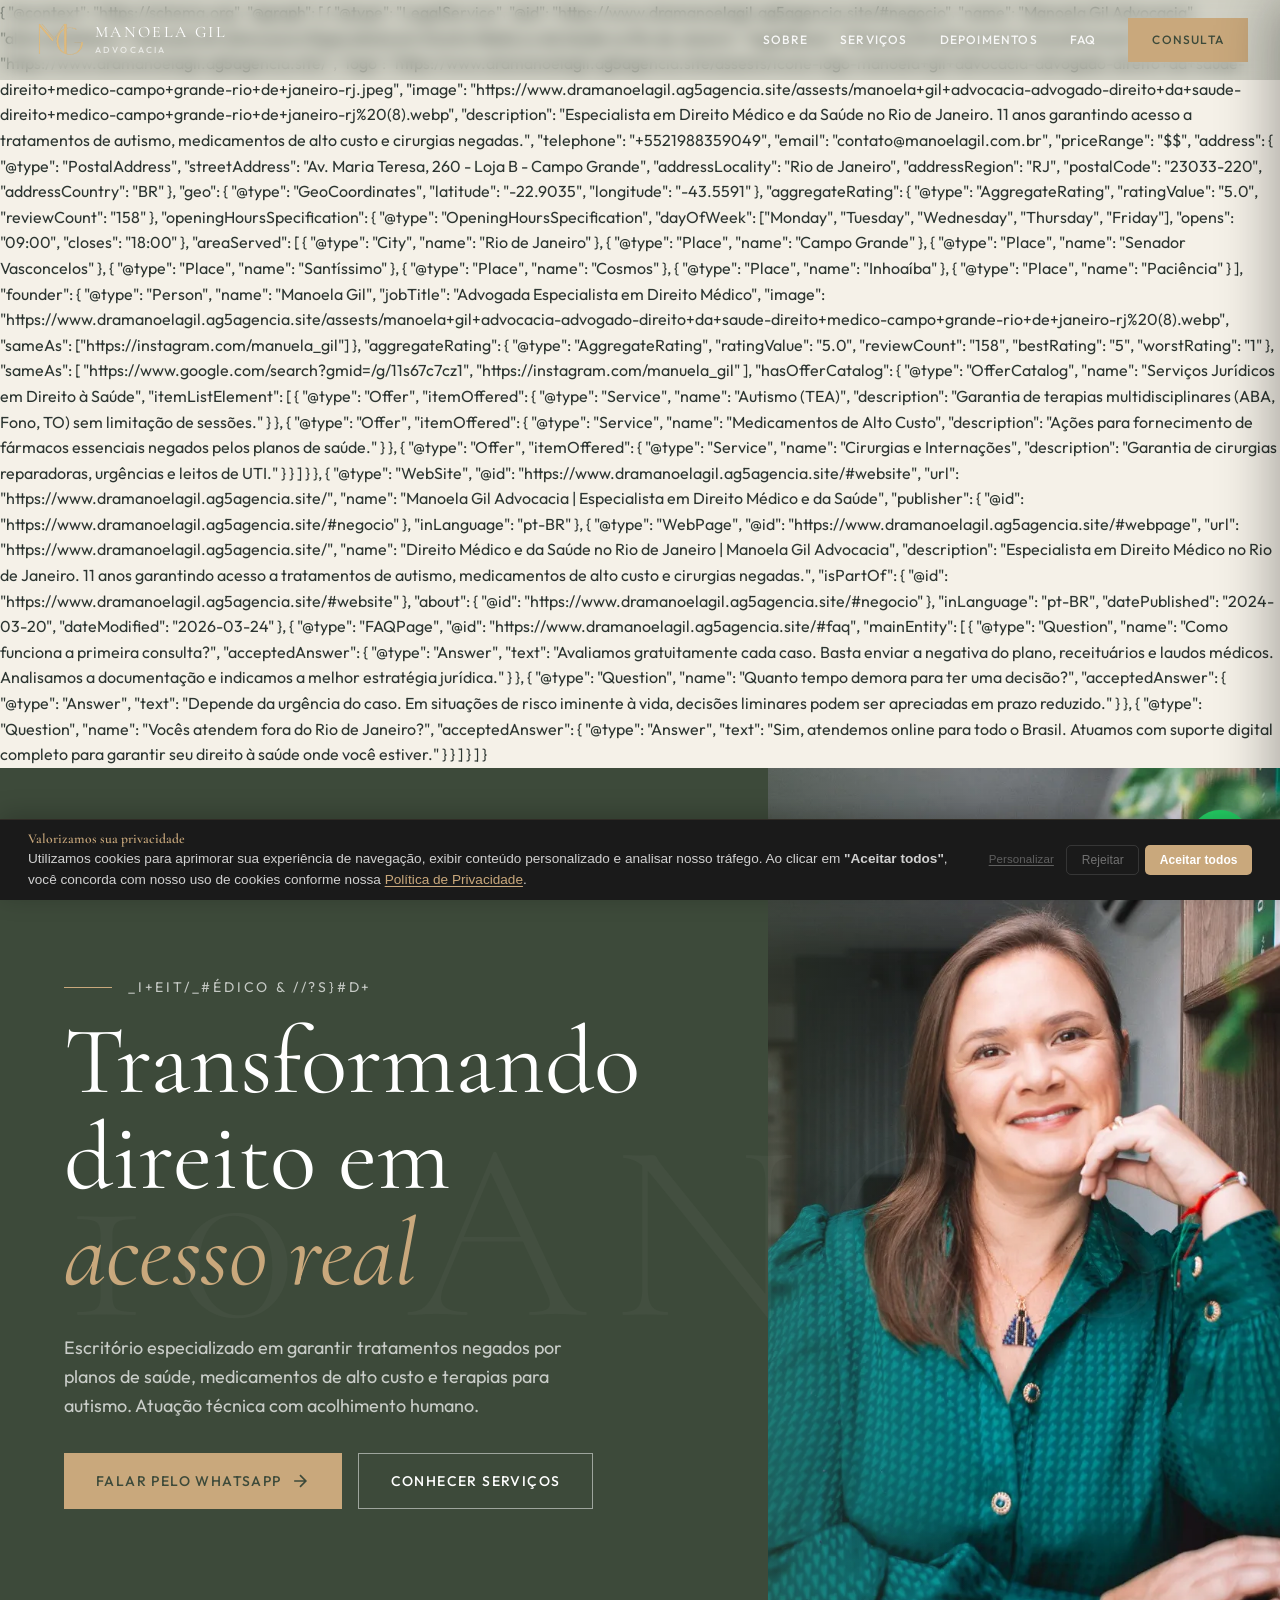
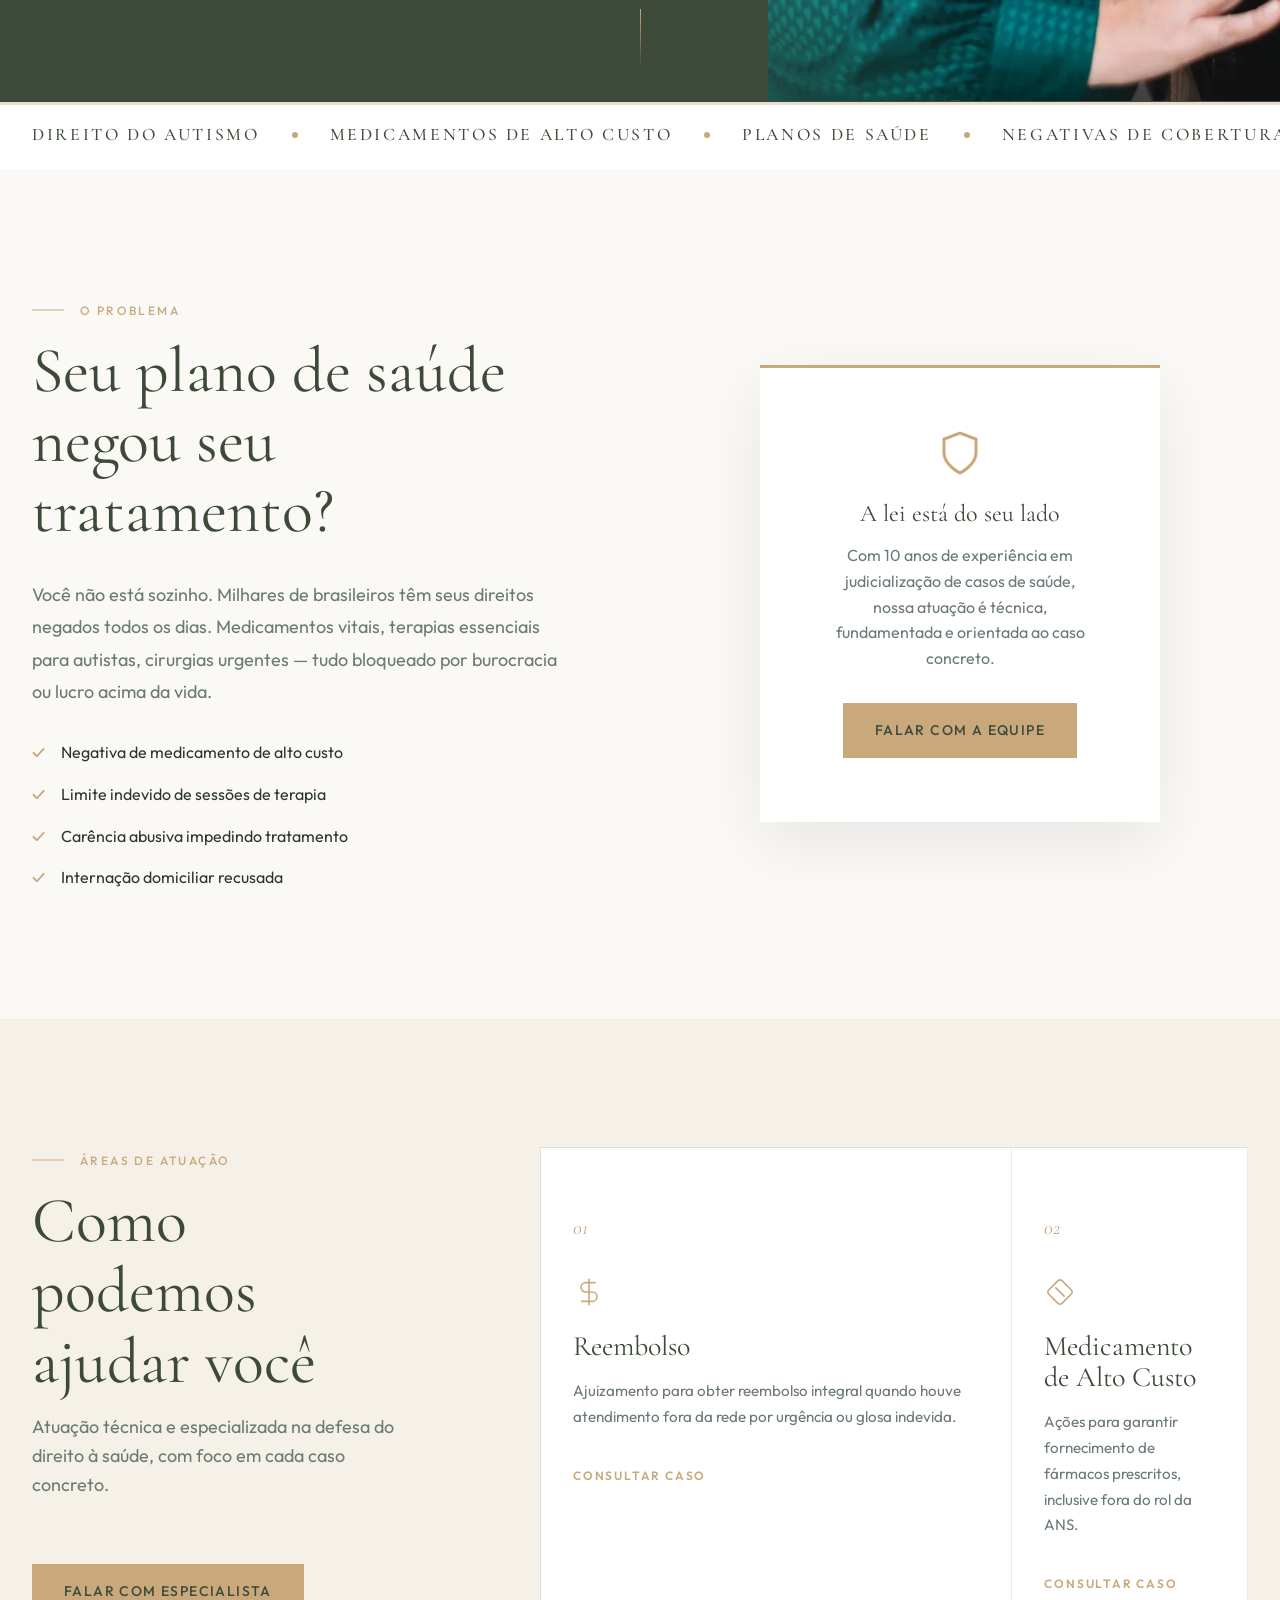
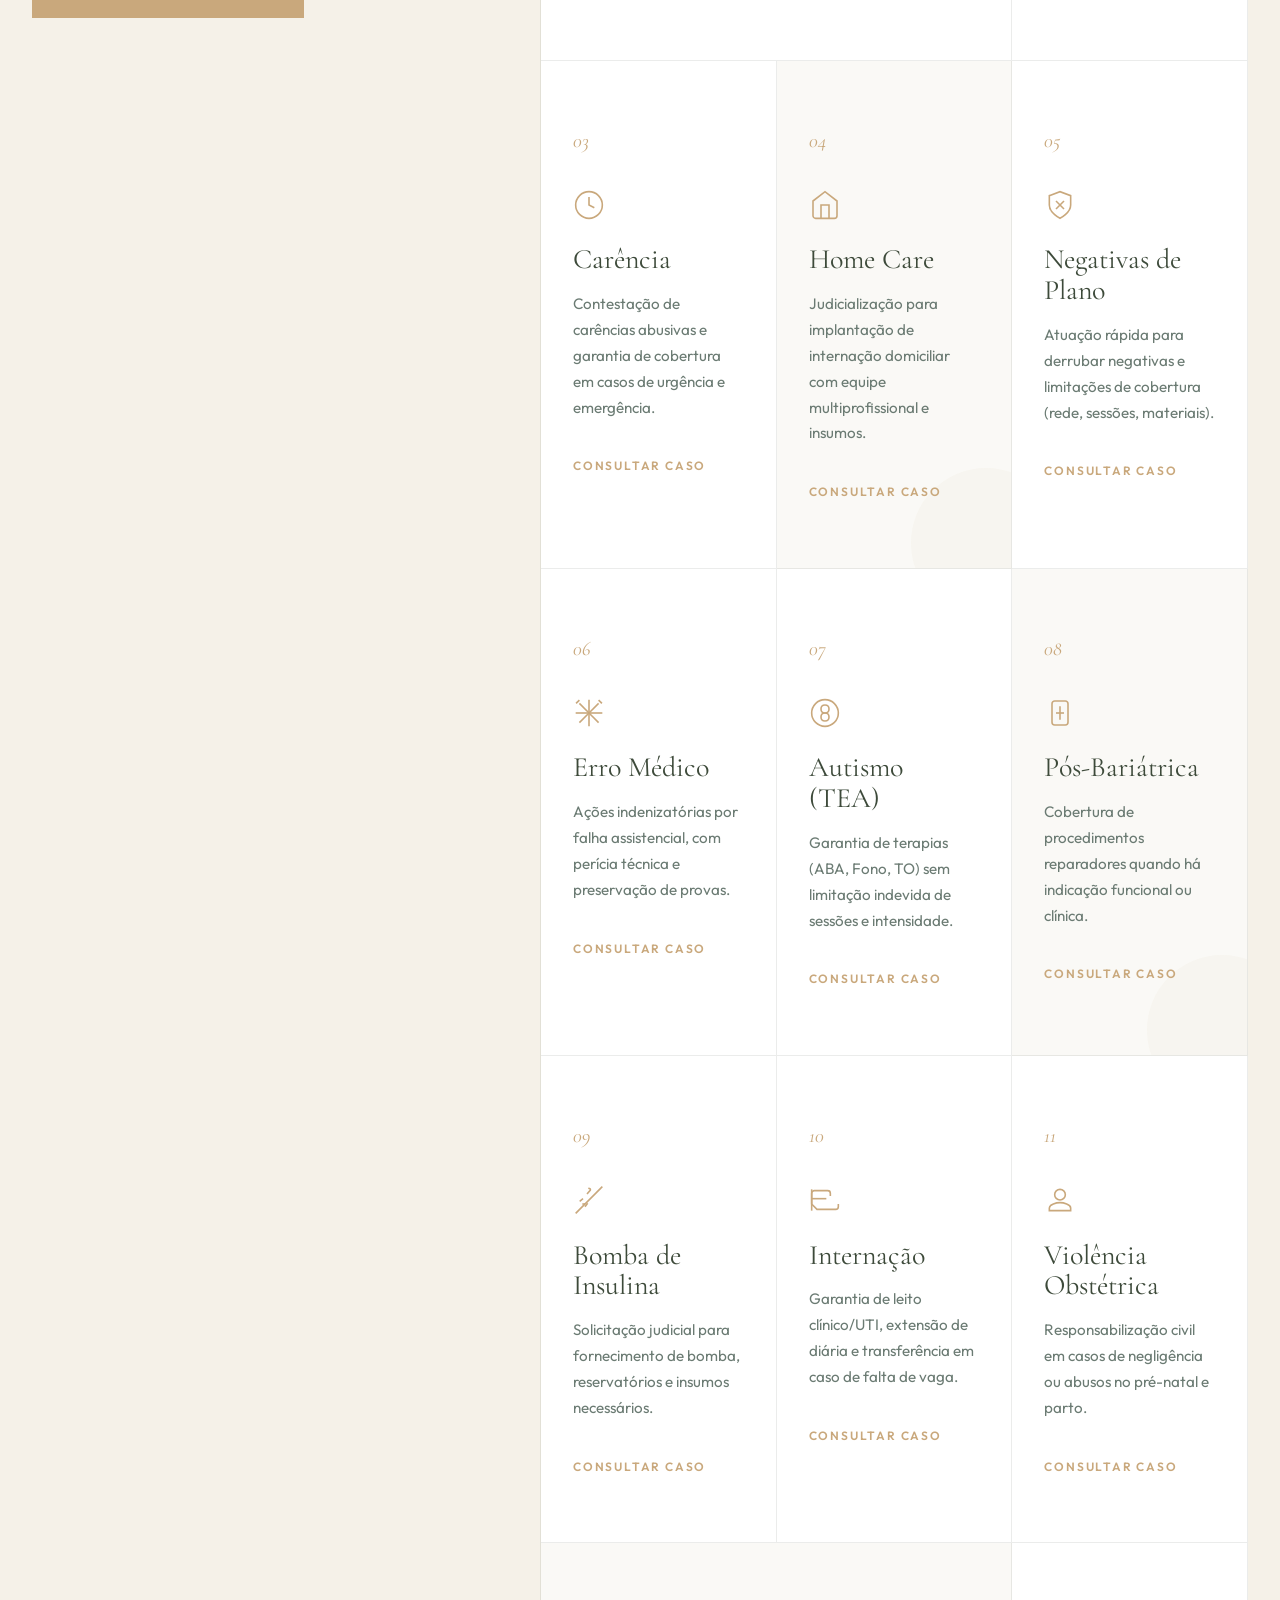
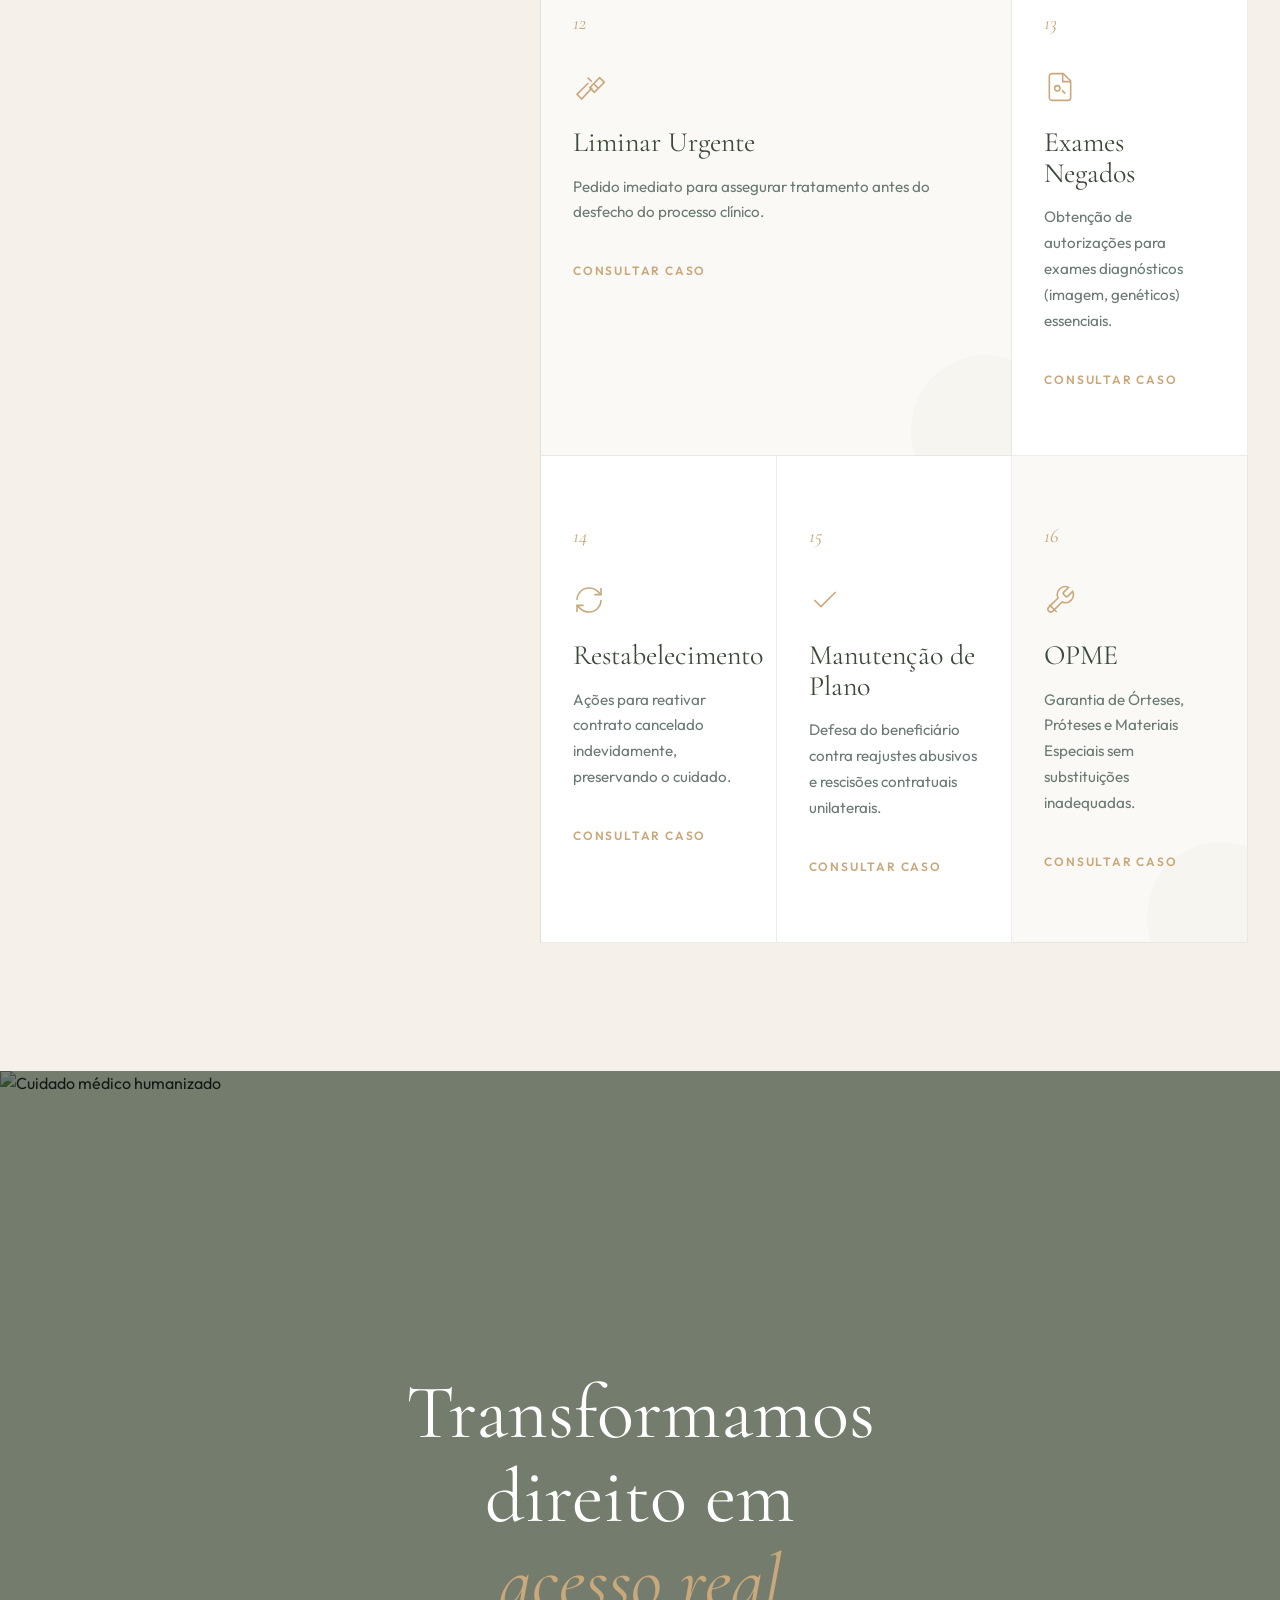
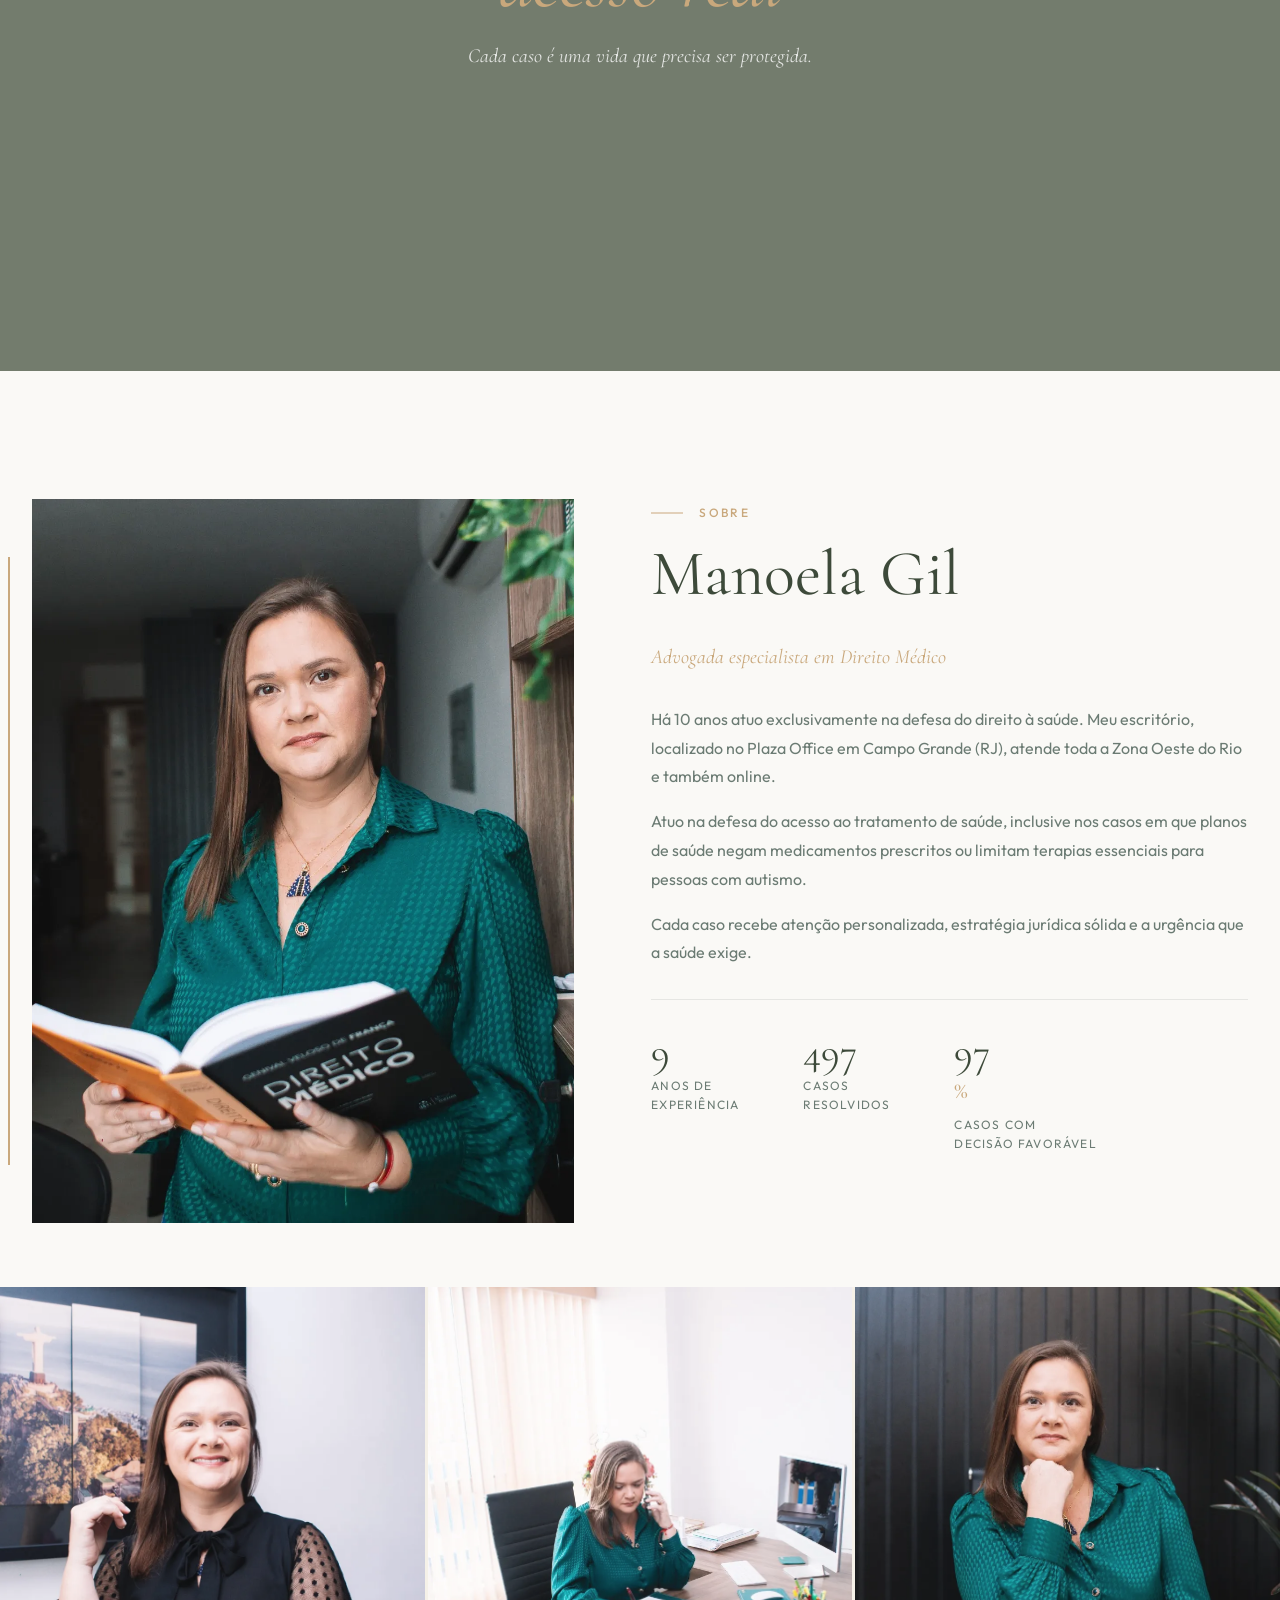
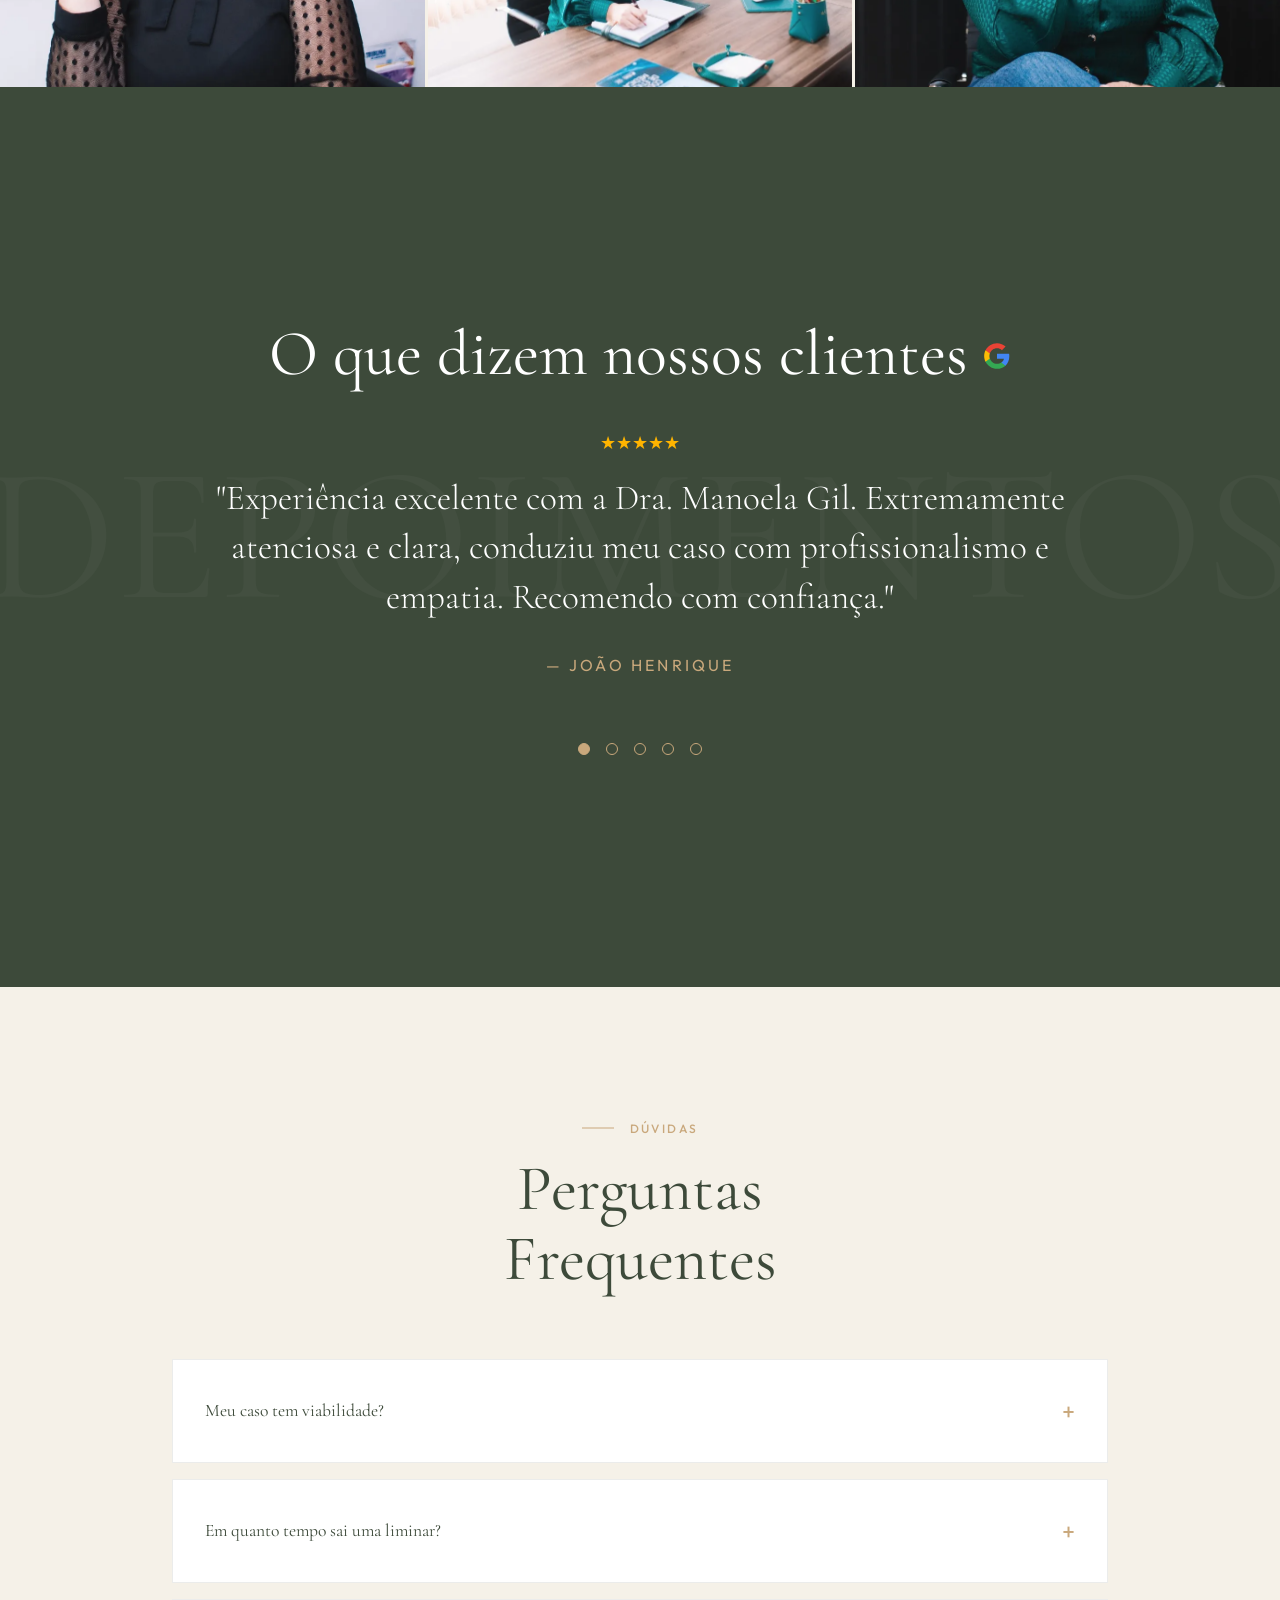
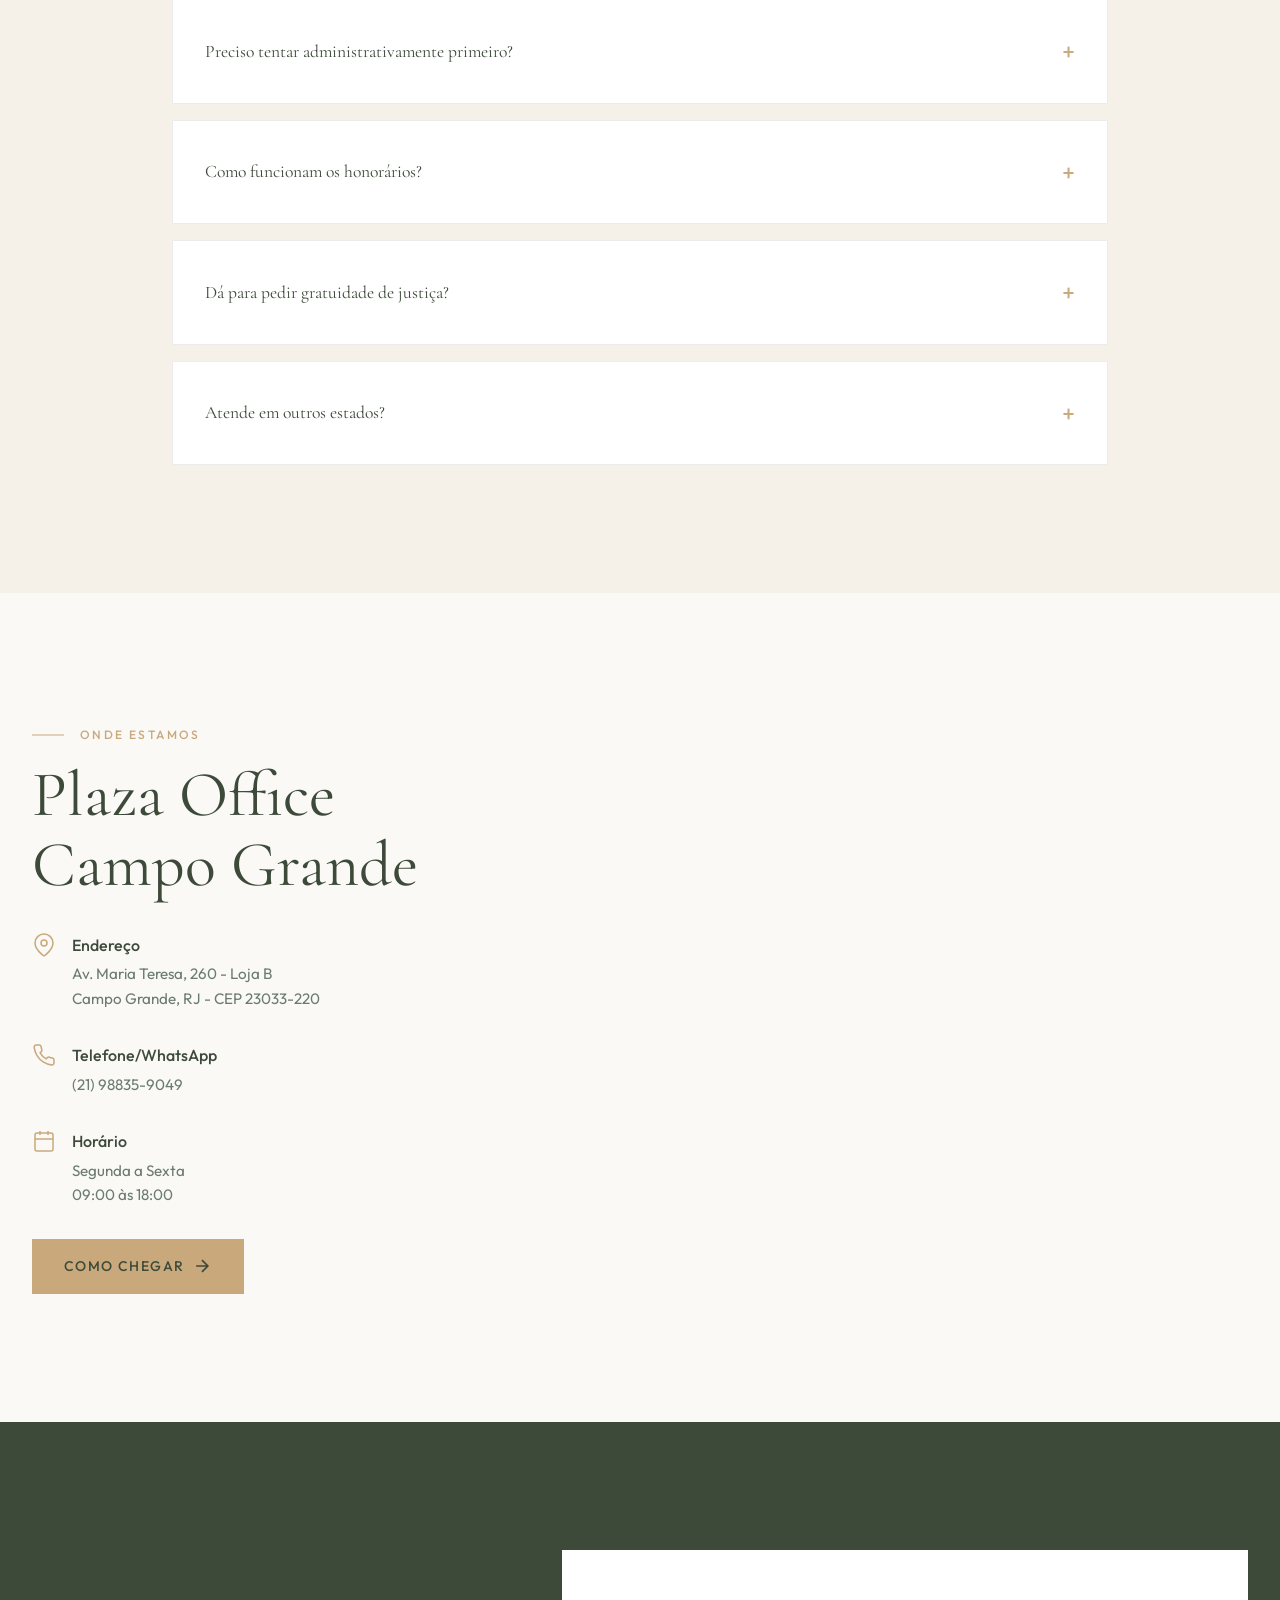
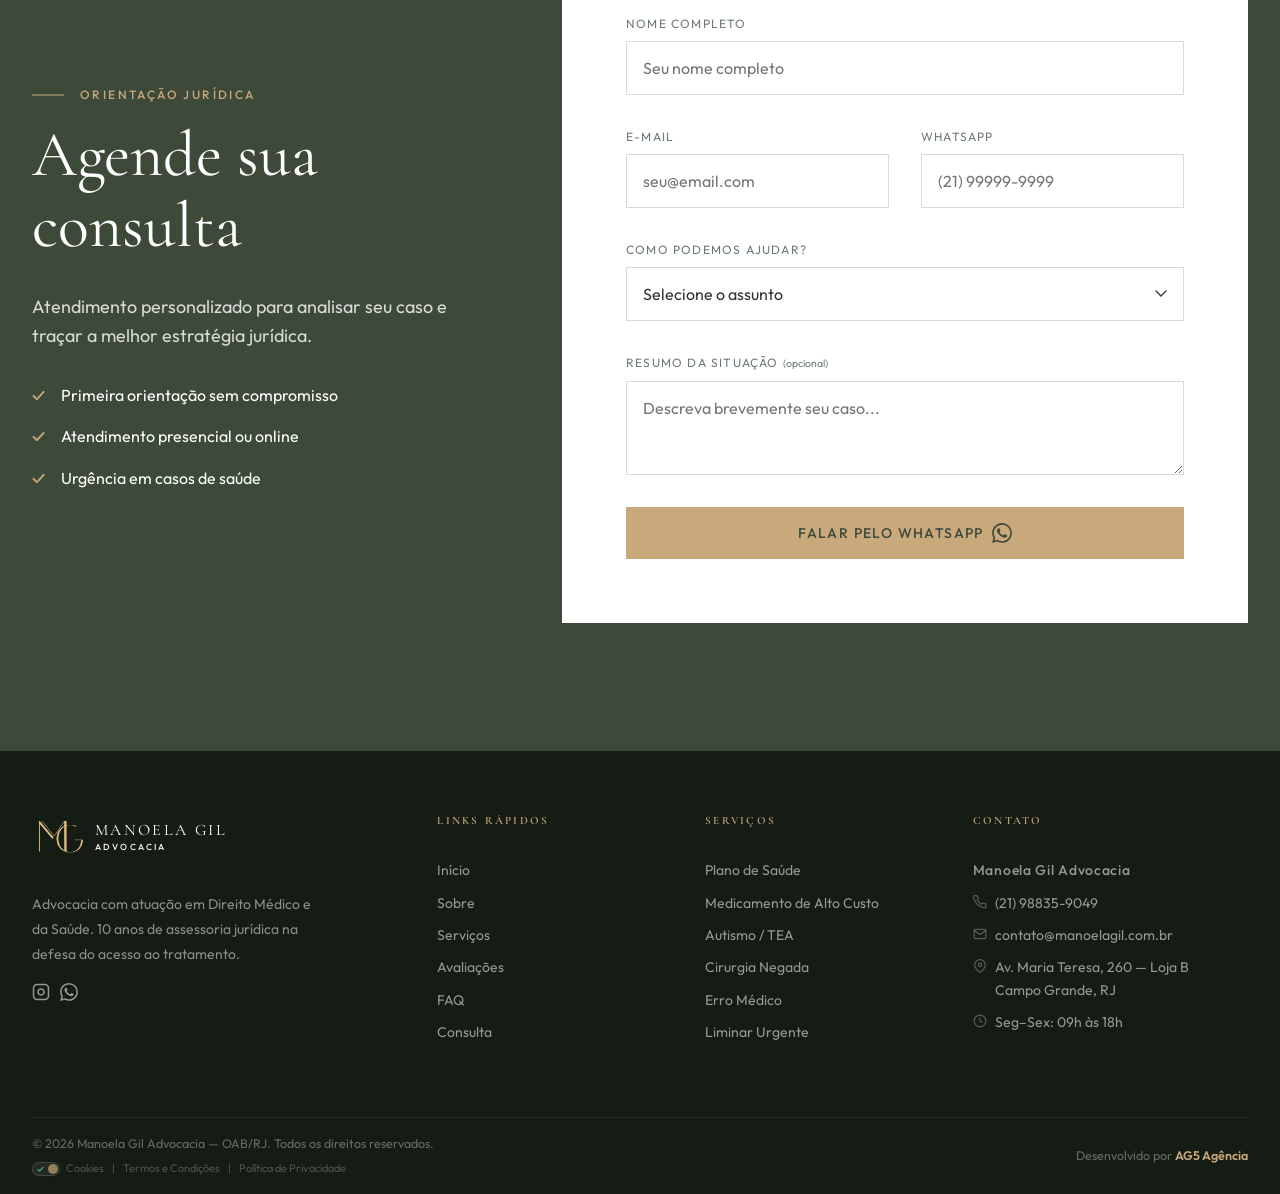
==== commit 5e4ad03c: "Atualização da Landing Page Manoela Gil" ====
--- a/index.html
+++ b/index.html
@@ -24,9 +24,9 @@
     <meta property="og:type" content="website">
     <meta property="og:title" content="Manoela Gil Advocacia | Especialista em Direito Médico e da Saúde">
     <meta property="og:description"
-        content="11 anos defendendo seu direito à saúde. Plano negou? Atuamos rápido para garantir seu tratamento.">
+        content="10 anos defendendo seu direito à saúde. Plano negou? Atuamos rápido para garantir seu tratamento.">
     <meta property="og:image"
-        content="https://lp-dra-manoela-gil.pages.dev/assests/manoela+gil+advocacia-advogado-direito+da+saude-direito+medico-campo+grande-rio+de+janeiro-rj.jpeg">
+        content="https://lp-dra-manoela-gil.pages.dev/assests/manoela+gil+advocacia-advogado-direito+da+saude-direito+medico-campo+grande-rio+de+janeiro-rj(8)(1).webp">
     <meta property="og:url" content="https://lp-dra-manoela-gil.pages.dev">
     <meta property="og:locale" content="pt_BR">
     <meta property="og:image:width" content="1200">
@@ -37,162 +37,169 @@
     <meta name="twitter:card" content="summary_large_image">
     <meta name="twitter:title" content="Direito Médico e da Saúde no RJ | Manoela Gil Advocacia">
     <meta name="twitter:description"
-        content="Garantimos acesso a tratamentos de autismo e medicamentos de alto custo. Avaliação gratuita do seu caso.">
-    <meta name="twitter:image"
-        content="https://lp-dra-manoela-gil.pages.dev/assests/manoela+gil+advocacia-advogado-direito+da+saude-direito+medico-campo+grande-rio+de+janeiro-rj.jpeg">
+        content="Buscamos o acesso a tratamentos de autismo e medicamentos de alto custo. Avaliamos o seu caso.">
+    <meta name="twitter:image" content="https://lp-dra-manoela-gil.pages.dev/assests/manoela+gil+advocacia-advogado-direito+da+saude-direito+medico-campo+grande-rio+de+janeiro-rj(8)(1).webp>
 
     <!-- Schema.org JSON-LD (Advanced GRAPH) -->
-    <script type="application/ld+json">
-      {
-        "@context": "https://schema.org",
-        "@graph": [
-          {
-            "@type": "LegalService",
-            "@id": "https://www.dramanoelagil.ag5agencia.site/#negocio",
-            "name": "Manoela Gil Advocacia",
-            "alternateName": "Manoela Gil Advocacia | Especialista em Direito Médico e da Saúde no Rio de Janeiro",
-            "legalName": "Manoela Gil Advocacia e Consultoria em Saúde",
-            "url": "https://www.dramanoelagil.ag5agencia.site/",
-            "logo": "https://www.dramanoelagil.ag5agencia.site/assests/icone-logo-manoela+gil+advocacia-advogado-direito+da+saude-direito+medico-campo+grande-rio+de+janeiro-rj.jpeg",
-            "image": "https://www.dramanoelagil.ag5agencia.site/assests/manoela+gil+advocacia-advogado-direito+da+saude-direito+medico-campo+grande-rio+de+janeiro-rj%20(8).webp",
-            "description": "Especialista em Direito Médico e da Saúde no Rio de Janeiro. 11 anos garantindo acesso a tratamentos de autismo, medicamentos de alto custo e cirurgias negadas.",
-            "telephone": "+5521988359049",
-            "email": "contato@manoelagil.com.br",
-            "priceRange": "$$",
-            "address": {
-              "@type": "PostalAddress",
-              "streetAddress": "Av. Maria Teresa, 260 - Loja B - Campo Grande",
-              "addressLocality": "Rio de Janeiro",
-              "addressRegion": "RJ",
-              "postalCode": "23033-220",
-              "addressCountry": "BR"
-            },
-            "geo": {
-              "@type": "GeoCoordinates",
-              "latitude": "-22.9035",
-              "longitude": "-43.5591"
-            },
-          "aggregateRating": {
-            "@type": "AggregateRating",
-            "ratingValue": "5.0",
-            "reviewCount": "158"
-          },
-            "openingHoursSpecification": {
-              "@type": "OpeningHoursSpecification",
-              "dayOfWeek": ["Monday", "Tuesday", "Wednesday", "Thursday", "Friday"],
-              "opens": "09:00",
-              "closes": "18:00"
-            },
-            "areaServed": [
-              { "@type": "City", "name": "Rio de Janeiro" },
-              { "@type": "Place", "name": "Campo Grande" },
-              { "@type": "Place", "name": "Senador Vasconcelos" },
-              { "@type": "Place", "name": "Santíssimo" },
-              { "@type": "Place", "name": "Cosmos" },
-              { "@type": "Place", "name": "Inhoaíba" },
-              { "@type": "Place", "name": "Paciência" }
-            ],
-            "founder": {
-              "@type": "Person",
-              "name": "Manoela Gil",
-              "jobTitle": "Advogada Especialista em Direito Médico",
-              "image": "https://www.dramanoelagil.ag5agencia.site/assests/manoela+gil+advocacia-advogado-direito+da+saude-direito+medico-campo+grande-rio+de+janeiro-rj%20(8).webp",
-              "sameAs": ["https://instagram.com/manuela_gil"]
-            },
-            "aggregateRating": {
-              "@type": "AggregateRating",
-              "ratingValue": "5.0",
-              "reviewCount": "158",
-              "bestRating": "5",
-              "worstRating": "1"
-            },
-            "sameAs": [
-              "https://www.google.com/search?gmid=/g/11s67c7cz1",
-              "https://instagram.com/manuela_gil"
-            ],
-            "hasOfferCatalog": {
-              "@type": "OfferCatalog",
-              "name": "Serviços Jurídicos em Direito à Saúde",
-              "itemListElement": [
-                {
-                  "@type": "Offer",
-                  "itemOffered": {
-                    "@type": "Service",
-                    "name": "Autismo (TEA)",
-                    "description": "Garantia de terapias multidisciplinares (ABA, Fono, TO) sem limitação de sessões."
-                  }
-                },
-                {
-                  "@type": "Offer",
-                  "itemOffered": {
-                    "@type": "Service",
-                    "name": "Medicamentos de Alto Custo",
-                    "description": "Ações para fornecimento de fármacos essenciais negados pelos planos de saúde."
-                  }
-                },
-                {
-                  "@type": "Offer",
-                  "itemOffered": {
-                    "@type": "Service",
-                    "name": "Cirurgias e Internações",
-                    "description": "Garantia de cirurgias reparadoras, urgências e leitos de UTI."
-                  }
-                }
-              ]
-            }
-          },
-          {
-            "@type": "WebSite",
-            "@id": "https://www.dramanoelagil.ag5agencia.site/#website",
-            "url": "https://www.dramanoelagil.ag5agencia.site/",
-            "name": "Manoela Gil Advocacia | Especialista em Direito Médico e da Saúde",
-            "publisher": { "@id": "https://www.dramanoelagil.ag5agencia.site/#negocio" },
-            "inLanguage": "pt-BR"
-          },
-          {
-            "@type": "WebPage",
-            "@id": "https://www.dramanoelagil.ag5agencia.site/#webpage",
-            "url": "https://www.dramanoelagil.ag5agencia.site/",
-            "name": "Direito Médico e da Saúde no Rio de Janeiro | Manoela Gil Advocacia",
-            "description": "Especialista em Direito Médico no Rio de Janeiro. 11 anos garantindo acesso a tratamentos de autismo, medicamentos de alto custo e cirurgias negadas.",
-            "isPartOf": { "@id": "https://www.dramanoelagil.ag5agencia.site/#website" },
-            "about": { "@id": "https://www.dramanoelagil.ag5agencia.site/#negocio" },
-            "inLanguage": "pt-BR",
-            "datePublished": "2024-03-20",
-            "dateModified": "2026-03-24"
-          },
-          {
-            "@type": "FAQPage",
-            "@id": "https://www.dramanoelagil.ag5agencia.site/#faq",
-            "mainEntity": [
-              {
-                "@type": "Question",
-                "name": "Como funciona a primeira consulta?",
-                "acceptedAnswer": {
-                  "@type": "Answer",
-                  "text": "Avaliamos gratuitamente cada caso. Basta enviar a negativa do plano, receituários e laudos médicos. Analisamos a documentação e indicamos a melhor estratégia jurídica."
-                }
-              },
-              {
-                "@type": "Question",
-                "name": "Quanto tempo demora para ter uma decisão?",
-                "acceptedAnswer": {
-                  "@type": "Answer",
-                  "text": "Depende da urgência do caso. Em situações de risco iminente à vida, decisões liminares podem ser apreciadas em prazo reduzido."
-                }
-              },
-              {
-                "@type": "Question",
-                "name": "Vocês atendem fora do Rio de Janeiro?",
-                "acceptedAnswer": {
-                  "@type": "Answer",
-                  "text": "Sim, atendemos online para todo o Brasil. Atuamos com suporte digital completo para garantir seu direito à saúde onde você estiver."
-                }
-              }
-            ]
-          }
-        ]
-      }
+    <script type=" application/ld+json">
+    {
+    "@context": "https://schema.org",
+    "@graph": [
+    {
+    "@type": "LegalService",
+    "@id": "https://www.dramanoelagil.ag5agencia.site/#negocio",
+    "name": "Manoela Gil Advocacia",
+    "alternateName": "Manoela Gil Advocacia | Especialista em Direito Médico e da Saúde no Rio de Janeiro",
+    "legalName": "Manoela Gil Advocacia e Consultoria em Saúde",
+    "url": "https://www.dramanoelagil.ag5agencia.site/",
+    "logo":
+    "https://www.dramanoelagil.ag5agencia.site/assests/icone-logo-manoela+gil+advocacia-advogado-direito+da+saude-direito+medico-campo+grande-rio+de+janeiro-rj.jpeg",
+    "image":
+    "https://www.dramanoelagil.ag5agencia.site/assests/manoela+gil+advocacia-advogado-direito+da+saude-direito+medico-campo+grande-rio+de+janeiro-rj%20(8).webp",
+    "description": "Especialista em Direito Médico e da Saúde no Rio de Janeiro. 11 anos garantindo acesso a tratamentos
+    de autismo, medicamentos de alto custo e cirurgias negadas.",
+    "telephone": "+5521988359049",
+    "email": "contato@manoelagil.com.br",
+    "priceRange": "$$",
+    "address": {
+    "@type": "PostalAddress",
+    "streetAddress": "Av. Maria Teresa, 260 - Loja B - Campo Grande",
+    "addressLocality": "Rio de Janeiro",
+    "addressRegion": "RJ",
+    "postalCode": "23033-220",
+    "addressCountry": "BR"
+    },
+    "geo": {
+    "@type": "GeoCoordinates",
+    "latitude": "-22.9035",
+    "longitude": "-43.5591"
+    },
+    "aggregateRating": {
+    "@type": "AggregateRating",
+    "ratingValue": "5.0",
+    "reviewCount": "158"
+    },
+    "openingHoursSpecification": {
+    "@type": "OpeningHoursSpecification",
+    "dayOfWeek": ["Monday", "Tuesday", "Wednesday", "Thursday", "Friday"],
+    "opens": "09:00",
+    "closes": "18:00"
+    },
+    "areaServed": [
+    { "@type": "City", "name": "Rio de Janeiro" },
+    { "@type": "Place", "name": "Campo Grande" },
+    { "@type": "Place", "name": "Senador Vasconcelos" },
+    { "@type": "Place", "name": "Santíssimo" },
+    { "@type": "Place", "name": "Cosmos" },
+    { "@type": "Place", "name": "Inhoaíba" },
+    { "@type": "Place", "name": "Paciência" }
+    ],
+    "founder": {
+    "@type": "Person",
+    "name": "Manoela Gil",
+    "jobTitle": "Advogada Especialista em Direito Médico",
+    "image":
+    "https://www.dramanoelagil.ag5agencia.site/assests/manoela+gil+advocacia-advogado-direito+da+saude-direito+medico-campo+grande-rio+de+janeiro-rj%20(8).webp",
+    "sameAs": ["https://instagram.com/manuela_gil"]
+    },
+    "aggregateRating": {
+    "@type": "AggregateRating",
+    "ratingValue": "5.0",
+    "reviewCount": "158",
+    "bestRating": "5",
+    "worstRating": "1"
+    },
+    "sameAs": [
+    "https://www.google.com/search?gmid=/g/11s67c7cz1",
+    "https://instagram.com/manuela_gil"
+    ],
+    "hasOfferCatalog": {
+    "@type": "OfferCatalog",
+    "name": "Serviços Jurídicos em Direito à Saúde",
+    "itemListElement": [
+    {
+    "@type": "Offer",
+    "itemOffered": {
+    "@type": "Service",
+    "name": "Autismo (TEA)",
+    "description": "Garantia de terapias multidisciplinares (ABA, Fono, TO) sem limitação de sessões."
+    }
+    },
+    {
+    "@type": "Offer",
+    "itemOffered": {
+    "@type": "Service",
+    "name": "Medicamentos de Alto Custo",
+    "description": "Ações para fornecimento de fármacos essenciais negados pelos planos de saúde."
+    }
+    },
+    {
+    "@type": "Offer",
+    "itemOffered": {
+    "@type": "Service",
+    "name": "Cirurgias e Internações",
+    "description": "Garantia de cirurgias reparadoras, urgências e leitos de UTI."
+    }
+    }
+    ]
+    }
+    },
+    {
+    "@type": "WebSite",
+    "@id": "https://www.dramanoelagil.ag5agencia.site/#website",
+    "url": "https://www.dramanoelagil.ag5agencia.site/",
+    "name": "Manoela Gil Advocacia | Especialista em Direito Médico e da Saúde",
+    "publisher": { "@id": "https://www.dramanoelagil.ag5agencia.site/#negocio" },
+    "inLanguage": "pt-BR"
+    },
+    {
+    "@type": "WebPage",
+    "@id": "https://www.dramanoelagil.ag5agencia.site/#webpage",
+    "url": "https://www.dramanoelagil.ag5agencia.site/",
+    "name": "Direito Médico e da Saúde no Rio de Janeiro | Manoela Gil Advocacia",
+    "description": "Especialista em Direito Médico no Rio de Janeiro. 11 anos garantindo acesso a tratamentos de
+    autismo, medicamentos de alto custo e cirurgias negadas.",
+    "isPartOf": { "@id": "https://www.dramanoelagil.ag5agencia.site/#website" },
+    "about": { "@id": "https://www.dramanoelagil.ag5agencia.site/#negocio" },
+    "inLanguage": "pt-BR",
+    "datePublished": "2024-03-20",
+    "dateModified": "2026-03-24"
+    },
+    {
+    "@type": "FAQPage",
+    "@id": "https://www.dramanoelagil.ag5agencia.site/#faq",
+    "mainEntity": [
+    {
+    "@type": "Question",
+    "name": "Como funciona a primeira consulta?",
+    "acceptedAnswer": {
+    "@type": "Answer",
+    "text": "Avaliamos gratuitamente cada caso. Basta enviar a negativa do plano, receituários e laudos médicos.
+    Analisamos a documentação e indicamos a melhor estratégia jurídica."
+    }
+    },
+    {
+    "@type": "Question",
+    "name": "Quanto tempo demora para ter uma decisão?",
+    "acceptedAnswer": {
+    "@type": "Answer",
+    "text": "Depende da urgência do caso. Em situações de risco iminente à vida, decisões liminares podem ser apreciadas
+    em prazo reduzido."
+    }
+    },
+    {
+    "@type": "Question",
+    "name": "Vocês atendem fora do Rio de Janeiro?",
+    "acceptedAnswer": {
+    "@type": "Answer",
+    "text": "Sim, atendemos online para todo o Brasil. Atuamos com suporte digital completo para garantir seu direito à
+    saúde onde você estiver."
+    }
+    }
+    ]
+    }
+    ]
+    }
     </script>
     <meta name="last-modified" content="2026-03-24">
 
@@ -209,7 +216,11 @@
     <link
         href="https://fonts.googleapis.com/css2?family=Cormorant+Garamond:ital,wght@0,300;0,400;0,500;0,600;1,400&family=Outfit:wght@300;400;500;600&display=swap"
         rel="stylesheet" media="print" onload="this.media='all'">
-    <noscript><link href="https://fonts.googleapis.com/css2?family=Cormorant+Garamond:ital,wght@0,300;0,400;0,500;0,600;1,400&family=Outfit:wght@300;400;500;600&display=swap" rel="stylesheet"></noscript>
+    <noscript>
+        <link
+            href="https://fonts.googleapis.com/css2?family=Cormorant+Garamond:ital,wght@0,300;0,400;0,500;0,600;1,400&family=Outfit:wght@300;400;500;600&display=swap"
+            rel="stylesheet">
+    </noscript>
 
     <link rel="stylesheet" href="style.css">
     <link rel="stylesheet" href="cookie-banner.css">
@@ -295,7 +306,8 @@
 
                 <div class="drawer-footer">
                     <div class="social-links">
-                        <a href="https://instagram.com/manuela_gil" target="_blank" rel="noopener noreferrer" aria-label="Instagram">
+                        <a href="https://instagram.com/manuela_gil" target="_blank" rel="noopener noreferrer"
+                            aria-label="Instagram">
                             <svg width="20" height="20" viewBox="0 0 24 24" fill="none" stroke="currentColor"
                                 stroke-width="2">
                                 <rect x="2" y="2" width="20" height="20" rx="5" ry="5" />
@@ -476,7 +488,8 @@
                                 atendimento fora da rede por urgência ou glosa indevida.</p>
                             <!-- Best Practices fix: noopener noreferrer | Accessibility fix: unique aria-label -->
                             <a href="https://wa.me/5521988359049?text=Olá,%20vim%20através%20do%20site%20e%20gostaria%20de%20saber%20sobre%20Reembolso"
-                                class="service-card-link" target="_blank" rel="noopener noreferrer" aria-label="Consultar caso de Reembolso via WhatsApp">Consultar Caso</a>
+                                class="service-card-link" target="_blank" rel="noopener noreferrer"
+                                aria-label="Consultar caso de Reembolso via WhatsApp">Consultar Caso</a>
                         </div>
                     </div>
 
@@ -496,7 +509,8 @@
                             <p class="service-card-description">Ações para garantir fornecimento de fármacos prescritos,
                                 inclusive fora do rol da ANS.</p>
                             <a href="https://wa.me/5521988359049?text=Olá,%20vim%20através%20do%20site%20e%20gostaria%20de%20saber%20sobre%20Medicamento%20de%20Alto%20Custo"
-                                class="service-card-link" target="_blank" rel="noopener noreferrer" aria-label="Consultar caso de Medicamento de Alto Custo via WhatsApp">Consultar Caso</a>
+                                class="service-card-link" target="_blank" rel="noopener noreferrer"
+                                aria-label="Consultar caso de Medicamento de Alto Custo via WhatsApp">Consultar Caso</a>
                         </div>
                     </div>
 
@@ -515,7 +529,8 @@
                             <p class="service-card-description">Contestação de carências abusivas e garantia de
                                 cobertura em casos de urgência e emergência.</p>
                             <a href="https://wa.me/5521988359049?text=Olá,%20vim%20através%20do%20site%20e%20gostaria%20de%20saber%20sobre%20Carência"
-                                class="service-card-link" target="_blank" rel="noopener noreferrer" aria-label="Consultar caso de Carência via WhatsApp">Consultar Caso</a>
+                                class="service-card-link" target="_blank" rel="noopener noreferrer"
+                                aria-label="Consultar caso de Carência via WhatsApp">Consultar Caso</a>
                         </div>
                     </div>
 
@@ -534,7 +549,8 @@
                             <p class="service-card-description">Judicialização para implantação de internação domiciliar
                                 com equipe multiprofissional e insumos.</p>
                             <a href="https://wa.me/5521988359049?text=Olá,%20vim%20através%20do%20site%20e%20gostaria%20de%20saber%20sobre%20Home%20Care"
-                                class="service-card-link" target="_blank" rel="noopener noreferrer" aria-label="Consultar caso de Home Care via WhatsApp">Consultar Caso</a>
+                                class="service-card-link" target="_blank" rel="noopener noreferrer"
+                                aria-label="Consultar caso de Home Care via WhatsApp">Consultar Caso</a>
                         </div>
                     </div>
 
@@ -554,7 +570,8 @@
                             <p class="service-card-description">Atuação rápida para derrubar negativas e limitações de
                                 cobertura (rede, sessões, materiais).</p>
                             <a href="https://wa.me/5521988359049?text=Olá,%20vim%20através%20do%20site%20e%20gostaria%20de%20saber%20sobre%20Negativas%20de%20Plano"
-                                class="service-card-link" target="_blank" rel="noopener noreferrer" aria-label="Consultar caso de Negativas de Plano via WhatsApp">Consultar Caso</a>
+                                class="service-card-link" target="_blank" rel="noopener noreferrer"
+                                aria-label="Consultar caso de Negativas de Plano via WhatsApp">Consultar Caso</a>
                         </div>
                     </div>
 
@@ -580,7 +597,8 @@
                             <p class="service-card-description">Ações indenizatórias por falha assistencial, com perícia
                                 técnica e preservação de provas.</p>
                             <a href="https://wa.me/5521988359049?text=Olá,%20vim%20através%20do%20site%20e%20gostaria%20de%20saber%20sobre%20Erro%20Médico"
-                                class="service-card-link" target="_blank" rel="noopener noreferrer" aria-label="Consultar caso de Erro Médico via WhatsApp">Consultar Caso</a>
+                                class="service-card-link" target="_blank" rel="noopener noreferrer"
+                                aria-label="Consultar caso de Erro Médico via WhatsApp">Consultar Caso</a>
                         </div>
                     </div>
 
@@ -601,7 +619,8 @@
                             <p class="service-card-description">Garantia de terapias (ABA, Fono, TO) sem limitação
                                 indevida de sessões e intensidade.</p>
                             <a href="https://wa.me/5521988359049?text=Olá,%20vim%20através%20do%20site%20e%20gostaria%20de%20saber%20sobre%20Autismo%20(TEA)"
-                                class="service-card-link" target="_blank" rel="noopener noreferrer" aria-label="Consultar caso de Autismo (TEA) via WhatsApp">Consultar Caso</a>
+                                class="service-card-link" target="_blank" rel="noopener noreferrer"
+                                aria-label="Consultar caso de Autismo (TEA) via WhatsApp">Consultar Caso</a>
                         </div>
                     </div>
 
@@ -621,7 +640,8 @@
                             <p class="service-card-description">Cobertura de procedimentos reparadores quando há
                                 indicação funcional ou clínica.</p>
                             <a href="https://wa.me/5521988359049?text=Olá,%20vim%20através%20do%20site%20e%20gostaria%20de%20saber%20sobre%20Pós-Bariátrica"
-                                class="service-card-link" target="_blank" rel="noopener noreferrer" aria-label="Consultar caso de Pós-Bariátrica via WhatsApp">Consultar Caso</a>
+                                class="service-card-link" target="_blank" rel="noopener noreferrer"
+                                aria-label="Consultar caso de Pós-Bariátrica via WhatsApp">Consultar Caso</a>
                         </div>
                     </div>
 
@@ -643,7 +663,8 @@
                             <p class="service-card-description">Solicitação judicial para fornecimento de bomba,
                                 reservatórios e insumos necessários.</p>
                             <a href="https://wa.me/5521988359049?text=Olá,%20vim%20através%20do%20site%20e%20gostaria%20de%20saber%20sobre%20Bomba%20de%20Insulina"
-                                class="service-card-link" target="_blank" rel="noopener noreferrer" aria-label="Consultar caso de Bomba de Insulina via WhatsApp">Consultar Caso</a>
+                                class="service-card-link" target="_blank" rel="noopener noreferrer"
+                                aria-label="Consultar caso de Bomba de Insulina via WhatsApp">Consultar Caso</a>
                         </div>
                     </div>
 
@@ -665,7 +686,8 @@
                             <p class="service-card-description">Garantia de leito clínico/UTI, extensão de diária e
                                 transferência em caso de falta de vaga.</p>
                             <a href="https://wa.me/5521988359049?text=Olá,%20vim%20através%20do%20site%20e%20gostaria%20de%20saber%20sobre%20Internação"
-                                class="service-card-link" target="_blank" rel="noopener noreferrer" aria-label="Consultar caso de Internação via WhatsApp">Consultar Caso</a>
+                                class="service-card-link" target="_blank" rel="noopener noreferrer"
+                                aria-label="Consultar caso de Internação via WhatsApp">Consultar Caso</a>
                         </div>
                     </div>
 
@@ -684,7 +706,8 @@
                             <p class="service-card-description">Responsabilização civil em casos de negligência ou
                                 abusos no pré-natal e parto.</p>
                             <a href="https://wa.me/5521988359049?text=Olá,%20vim%20através%20do%20site%20e%20gostaria%20de%20saber%20sobre%20Violência%20Obstétrica"
-                                class="service-card-link" target="_blank" rel="noopener noreferrer" aria-label="Consultar caso de Violência Obstétrica via WhatsApp">Consultar Caso</a>
+                                class="service-card-link" target="_blank" rel="noopener noreferrer"
+                                aria-label="Consultar caso de Violência Obstétrica via WhatsApp">Consultar Caso</a>
                         </div>
                     </div>
 
@@ -703,7 +726,8 @@
                             <p class="service-card-description">Pedido imediato para assegurar tratamento antes do
                                 desfecho do processo clínico.</p>
                             <a href="https://wa.me/5521988359049?text=Olá,%20vim%20através%20do%20site%20e%20gostaria%20de%20saber%20sobre%20Liminar%20Urgente"
-                                class="service-card-link" target="_blank" rel="noopener noreferrer" aria-label="Consultar caso de Liminar Urgente via WhatsApp">Consultar Caso</a>
+                                class="service-card-link" target="_blank" rel="noopener noreferrer"
+                                aria-label="Consultar caso de Liminar Urgente via WhatsApp">Consultar Caso</a>
                         </div>
                     </div>
 
@@ -724,7 +748,8 @@
                             <p class="service-card-description">Obtenção de autorizações para exames diagnósticos
                                 (imagem, genéticos) essenciais.</p>
                             <a href="https://wa.me/5521988359049?text=Olá,%20vim%20através%20do%20site%20e%20gostaria%20de%20saber%20sobre%20Exames%20Negados"
-                                class="service-card-link" target="_blank" rel="noopener noreferrer" aria-label="Consultar caso de Exames Negados via WhatsApp">Consultar Caso</a>
+                                class="service-card-link" target="_blank" rel="noopener noreferrer"
+                                aria-label="Consultar caso de Exames Negados via WhatsApp">Consultar Caso</a>
                         </div>
                     </div>
 
@@ -745,7 +770,8 @@
                             <p class="service-card-description">Ações para reativar contrato cancelado indevidamente,
                                 preservando o cuidado.</p>
                             <a href="https://wa.me/5521988359049?text=Olá,%20vim%20através%20do%20site%20e%20gostaria%20de%20saber%20sobre%20Restabelecimento"
-                                class="service-card-link" target="_blank" rel="noopener noreferrer" aria-label="Consultar caso de Restabelecimento de Plano via WhatsApp">Consultar Caso</a>
+                                class="service-card-link" target="_blank" rel="noopener noreferrer"
+                                aria-label="Consultar caso de Restabelecimento de Plano via WhatsApp">Consultar Caso</a>
                         </div>
                     </div>
 
@@ -763,7 +789,8 @@
                             <p class="service-card-description">Defesa do beneficiário contra reajustes abusivos e
                                 rescisões contratuais unilaterais.</p>
                             <a href="https://wa.me/5521988359049?text=Olá,%20vim%20através%20do%20site%20e%20gostaria%20de%20saber%20sobre%20Manutenção%20de%20Plano"
-                                class="service-card-link" target="_blank" rel="noopener noreferrer" aria-label="Consultar caso de Manutenção de Plano via WhatsApp">Consultar Caso</a>
+                                class="service-card-link" target="_blank" rel="noopener noreferrer"
+                                aria-label="Consultar caso de Manutenção de Plano via WhatsApp">Consultar Caso</a>
                         </div>
                     </div>
 
@@ -782,7 +809,8 @@
                             <p class="service-card-description">Garantia de Órteses, Próteses e Materiais Especiais sem
                                 substituições inadequadas.</p>
                             <a href="https://wa.me/5521988359049?text=Olá,%20vim%20através%20do%20site%20e%20gostaria%20de%20saber%20sobre%20OPME"
-                                class="service-card-link" target="_blank" rel="noopener noreferrer" aria-label="Consultar caso de OPME via WhatsApp">Consultar Caso</a>
+                                class="service-card-link" target="_blank" rel="noopener noreferrer"
+                                aria-label="Consultar caso de OPME via WhatsApp">Consultar Caso</a>
                         </div>
                     </div>
                 </div> <!-- services-grid -->
@@ -1203,8 +1231,8 @@
                     <p class="footer-text">Advocacia com atuação em Direito Médico e da Saúde. 10 anos de assessoria
                         jurídica na defesa do acesso ao tratamento.</p>
                     <div class="footer-socials">
-                        <a href="https://instagram.com/manuela_gil" target="_blank" rel="noopener noreferrer" aria-label="Instagram"
-                            class="footer-social-icon">
+                        <a href="https://instagram.com/manuela_gil" target="_blank" rel="noopener noreferrer"
+                            aria-label="Instagram" class="footer-social-icon">
                             <svg width="18" height="18" viewBox="0 0 24 24" fill="none" stroke="currentColor"
                                 stroke-width="2">
                                 <rect x="2" y="2" width="20" height="20" rx="5" ry="5" />
@@ -1212,8 +1240,8 @@
                                 <line x1="17.5" y1="6.5" x2="17.51" y2="6.5" />
                             </svg>
                         </a>
-                        <a href="https://wa.me/5521988359049" target="_blank" rel="noopener noreferrer" aria-label="WhatsApp"
-                            class="footer-social-icon">
+                        <a href="https://wa.me/5521988359049" target="_blank" rel="noopener noreferrer"
+                            aria-label="WhatsApp" class="footer-social-icon">
                             <svg width="18" height="18" viewBox="0 0 24 24" fill="currentColor">
                                 <path
                                     d="M17.472 14.382c-.297-.149-1.758-.867-2.03-.967-.273-.099-.471-.148-.67.15-.197.297-.767.966-.94 1.164-.173.199-.347.223-.644.075-.297-.15-1.255-.463-2.39-1.475-.883-.788-1.48-1.761-1.653-2.059-.173-.297-.018-.458.13-.606.134-.133.298-.347.446-.52.149-.174.198-.298.298-.497.099-.198.05-.371-.025-.52-.075-.149-.669-1.612-.916-2.207-.242-.579-.487-.5-.669-.51-.173-.008-.371-.01-.57-.01-.198 0-.52.074-.792.372-.272.297-1.04 1.016-1.04 2.479 0 1.462 1.065 2.875 1.213 3.074.149.198 2.096 3.2 5.077 4.487.709.306 1.262.489 1.694.625.712.227 1.36.195 1.871.118.571-.085 1.758-.719 2.006-1.413.248-.694.248-1.289.173-1.413-.074-.124-.272-.198-.57-.347m-5.421 7.403h-.004a9.87 9.87 0 01-5.031-1.378l-.361-.214-3.741.982.998-3.648-.235-.374a9.86 9.86 0 01-1.51-5.26c.001-5.45 4.436-9.884 9.888-9.884 2.64 0 5.122 1.03 6.988 2.898a9.825 9.825 0 012.893 6.994c-.003 5.45-4.437 9.884-9.885 9.884m8.413-18.297A11.815 11.815 0 0012.05 0C5.495 0 .16 5.335.157 11.892c0 2.096.547 4.142 1.588 5.945L.057 24l6.305-1.654a11.882 11.882 0 005.683 1.448h.005c6.554 0 11.89-5.335 11.893-11.893a11.821 11.821 0 00-3.48-8.413z" />
@@ -1261,7 +1289,8 @@
                                 <path
                                     d="M22 16.92v3a2 2 0 0 1-2.18 2 19.79 19.79 0 0 1-8.63-3.07A19.5 19.5 0 0 1 4.13 12 19.79 19.79 0 0 1 1.06 3.4 2 2 0 0 1 3 1h3a2 2 0 0 1 2 1.72c.127.96.361 1.903.7 2.81a2 2 0 0 1-.45 2.11L8.09 9.91a16 16 0 0 0 6 6l1.27-1.27a2 2 0 0 1 2.11-.45c.907.339 1.85.573 2.81.7A2 2 0 0 1 22 16.92z" />
                             </svg>
-                            <a href="https://wa.me/5521988359049" target="_blank" rel="noopener noreferrer" aria-label="WhatsApp (21) 98835-9049">(21) 98835-9049</a>
+                            <a href="https://wa.me/5521988359049" target="_blank" rel="noopener noreferrer"
+                                aria-label="WhatsApp (21) 98835-9049">(21) 98835-9049</a>
                         </li>
                         <li>
                             <svg width="14" height="14" viewBox="0 0 24 24" fill="none" stroke="currentColor"
@@ -1277,8 +1306,8 @@
                                 <path d="M21 10c0 7-9 13-9 13s-9-6-9-13a9 9 0 0 1 18 0z" />
                                 <circle cx="12" cy="10" r="3" />
                             </svg>
-                            <a href="https://maps.google.com/?q=Av.+Maria+Teresa,+260+Campo+Grande+RJ"
-                                target="_blank" rel="noopener noreferrer">Av. Maria Teresa, 260 — Loja B<br>Campo Grande, RJ</a>
+                            <a href="https://maps.google.com/?q=Av.+Maria+Teresa,+260+Campo+Grande+RJ" target="_blank"
+                                rel="noopener noreferrer">Av. Maria Teresa, 260 — Loja B<br>Campo Grande, RJ</a>
                         </li>
                         <li>
                             <svg width="14" height="14" viewBox="0 0 24 24" fill="none" stroke="currentColor"
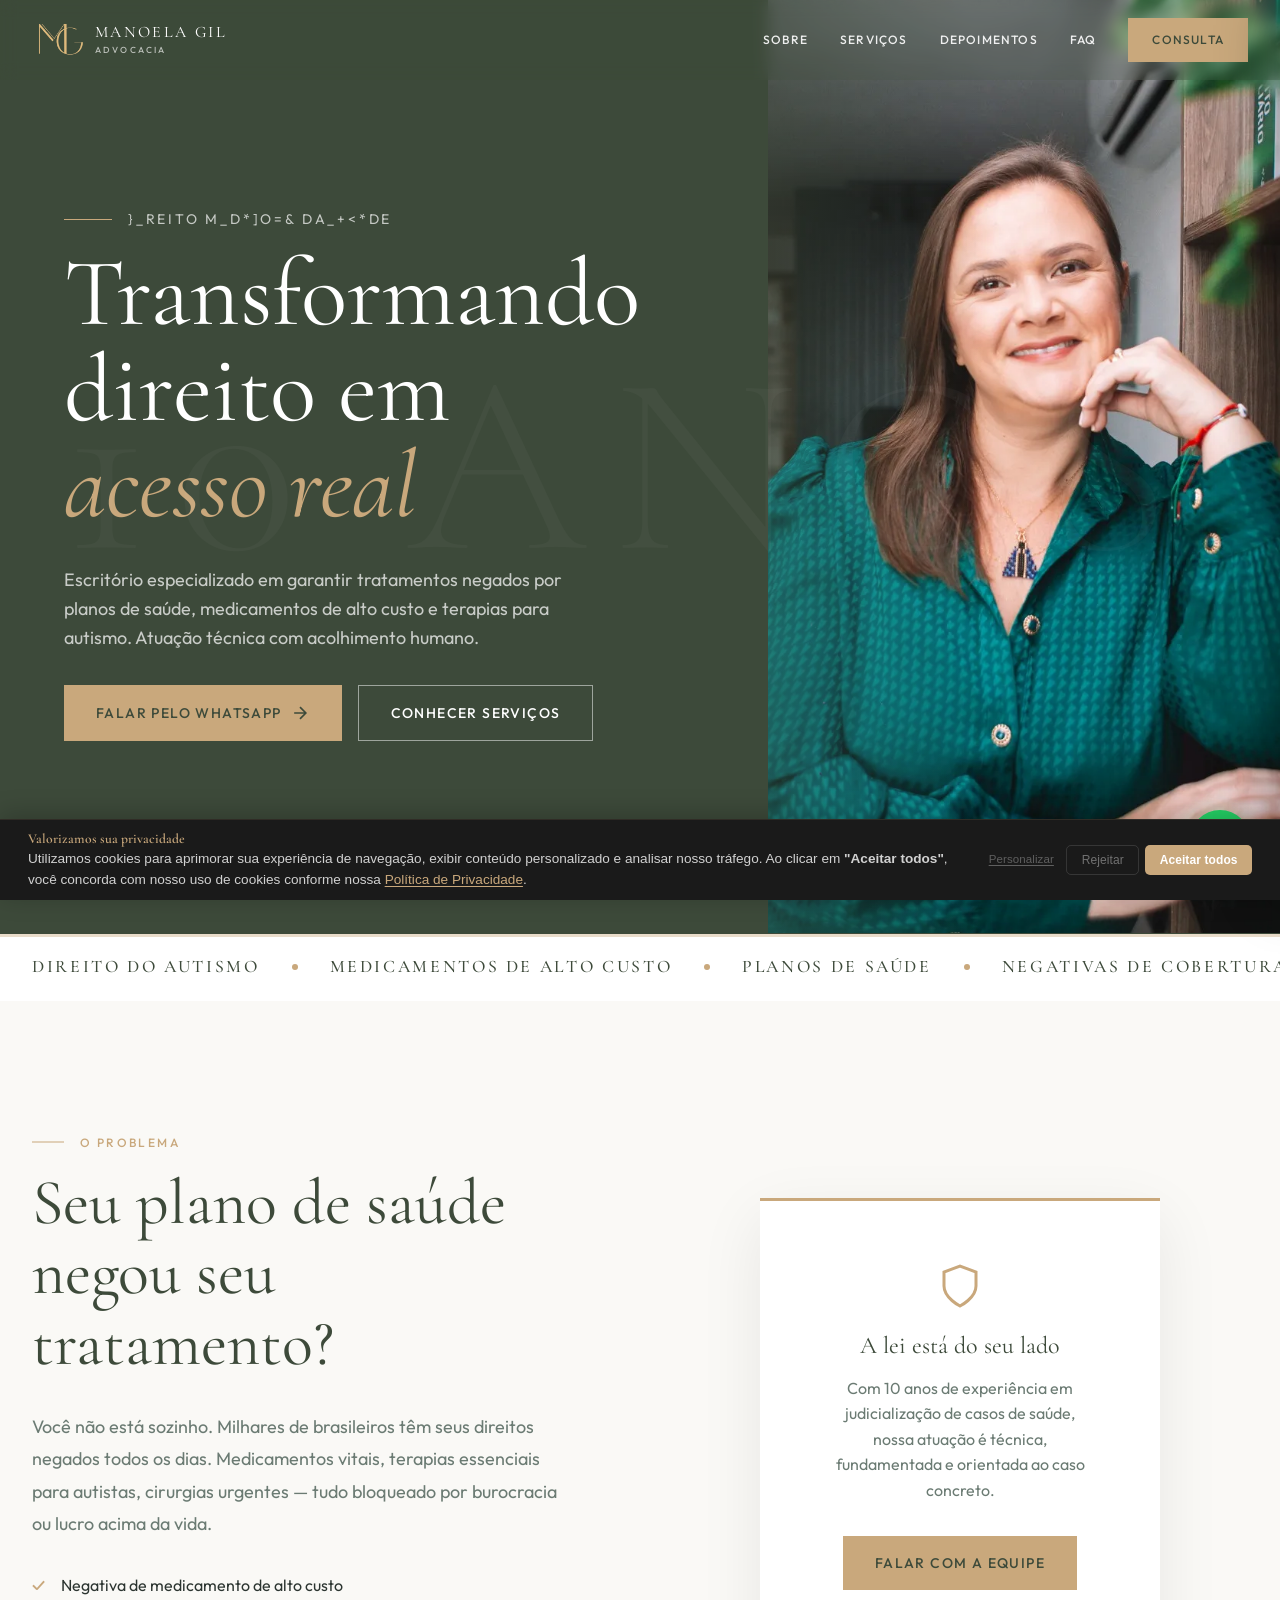
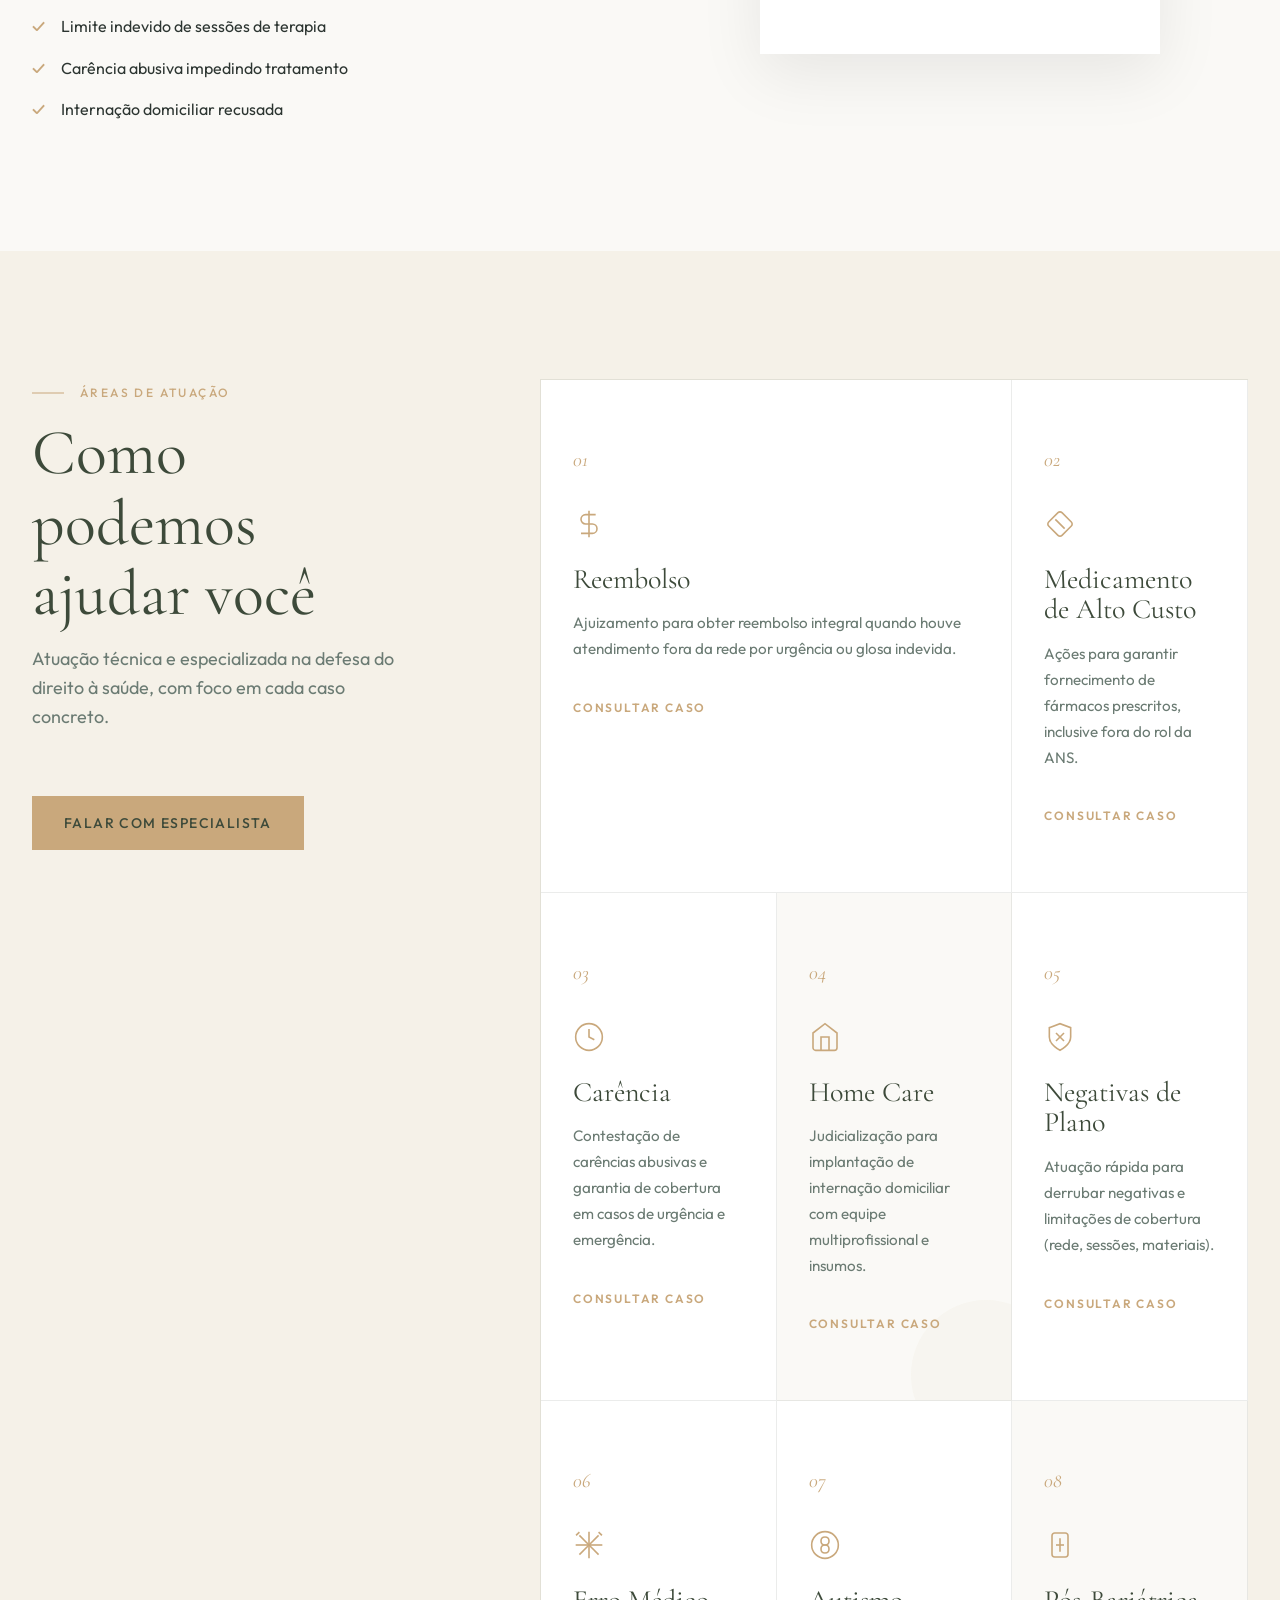
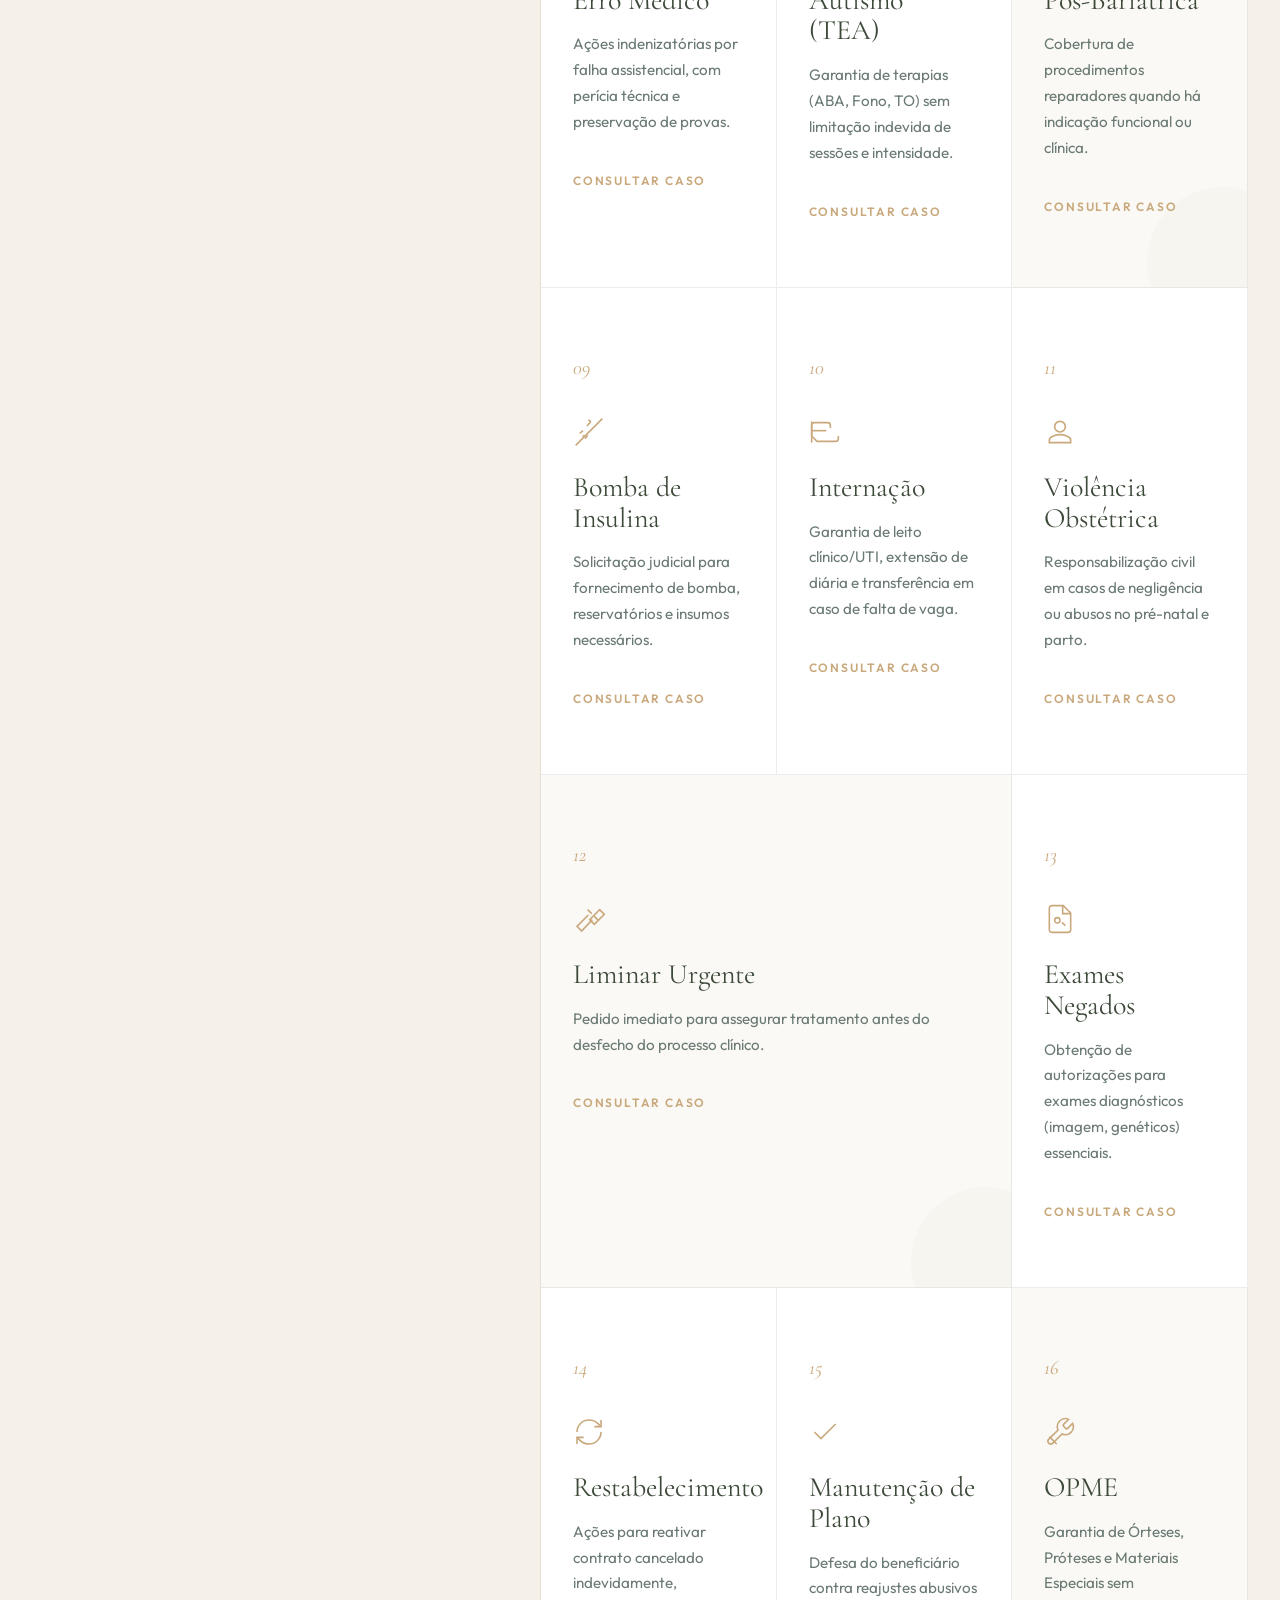
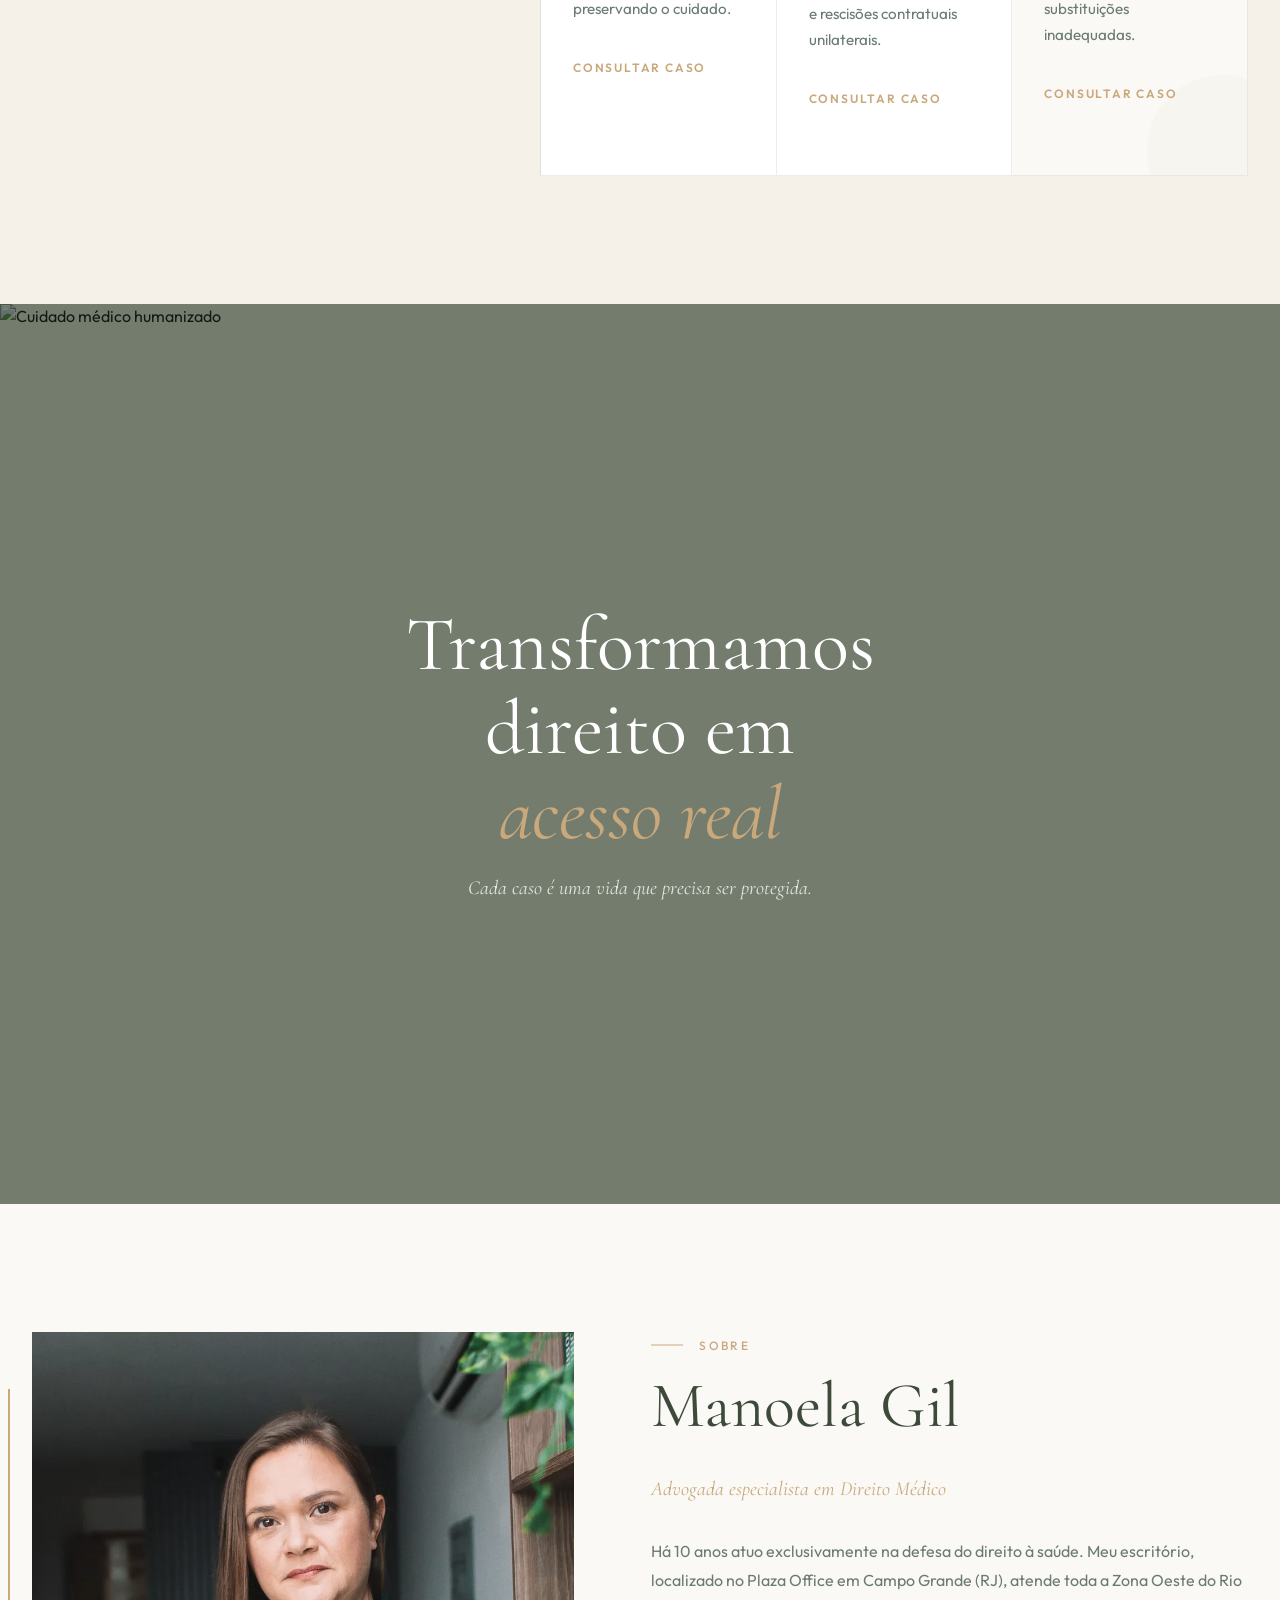
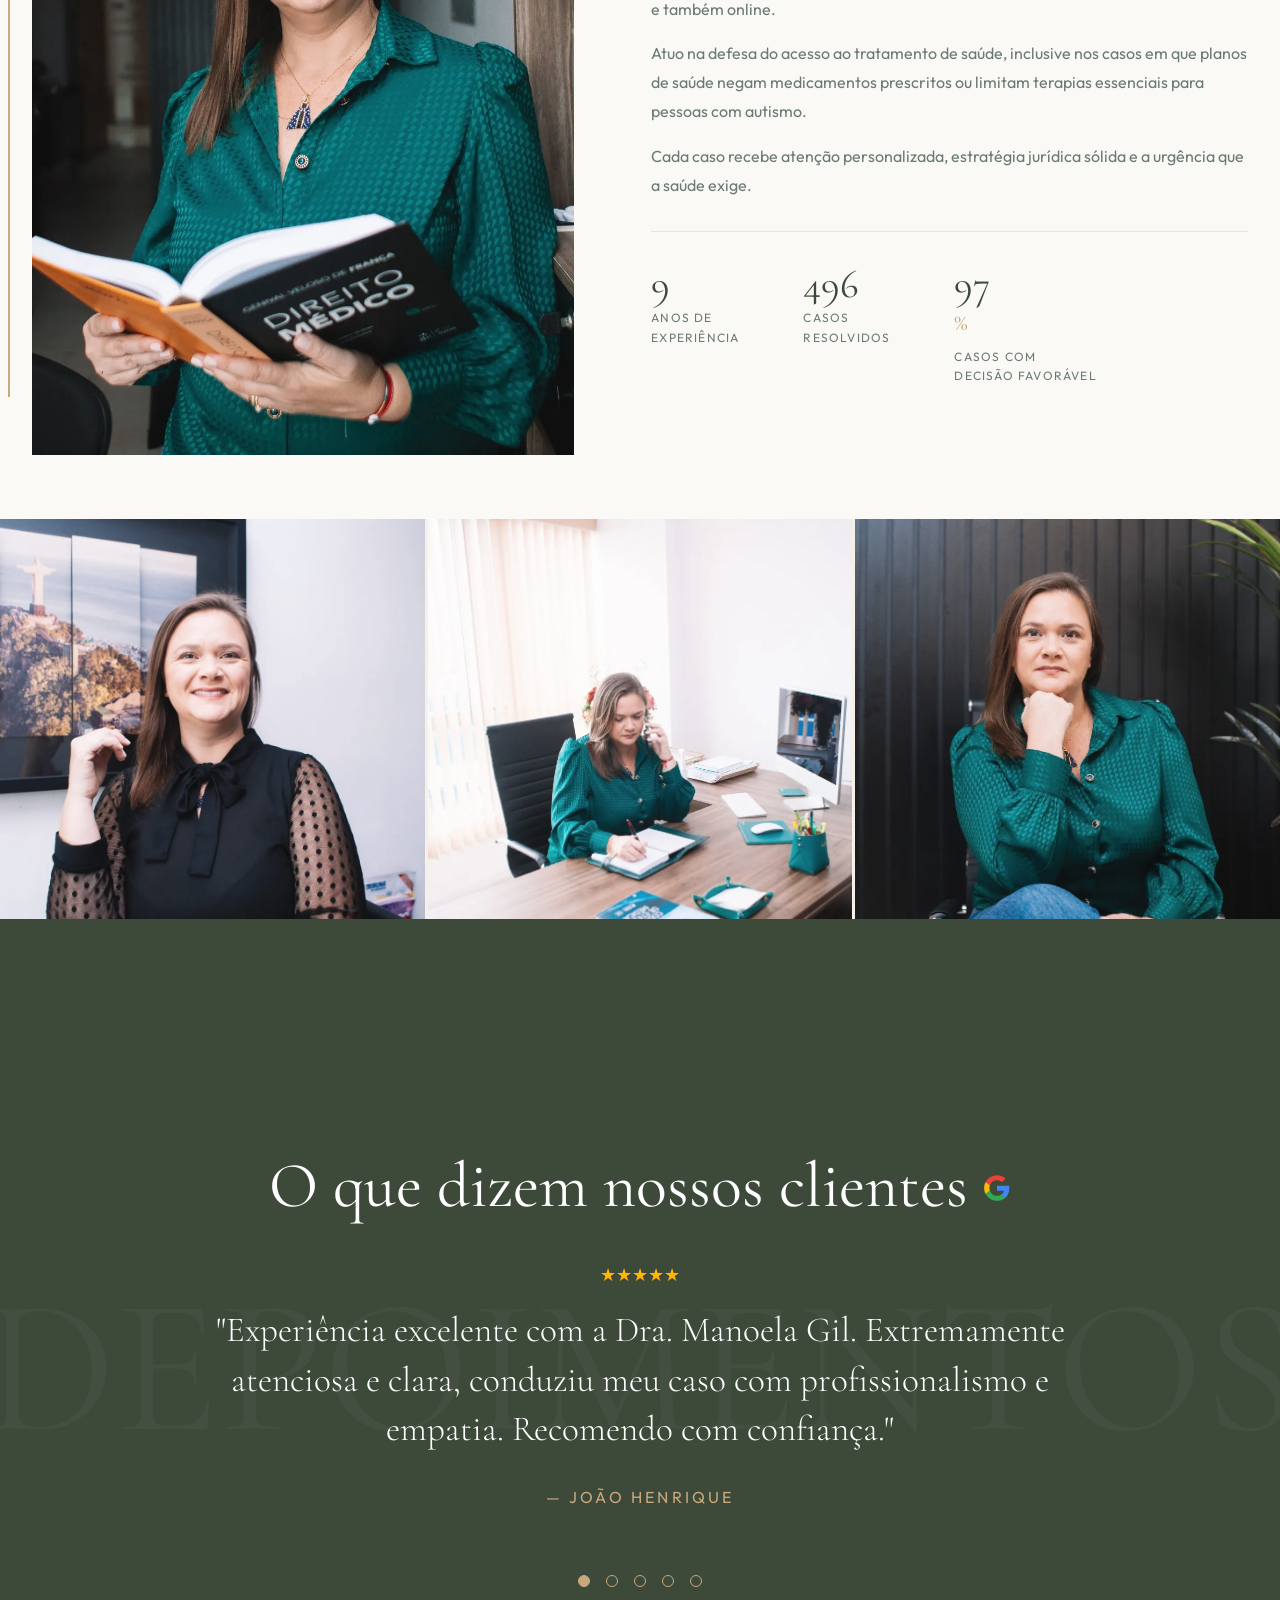
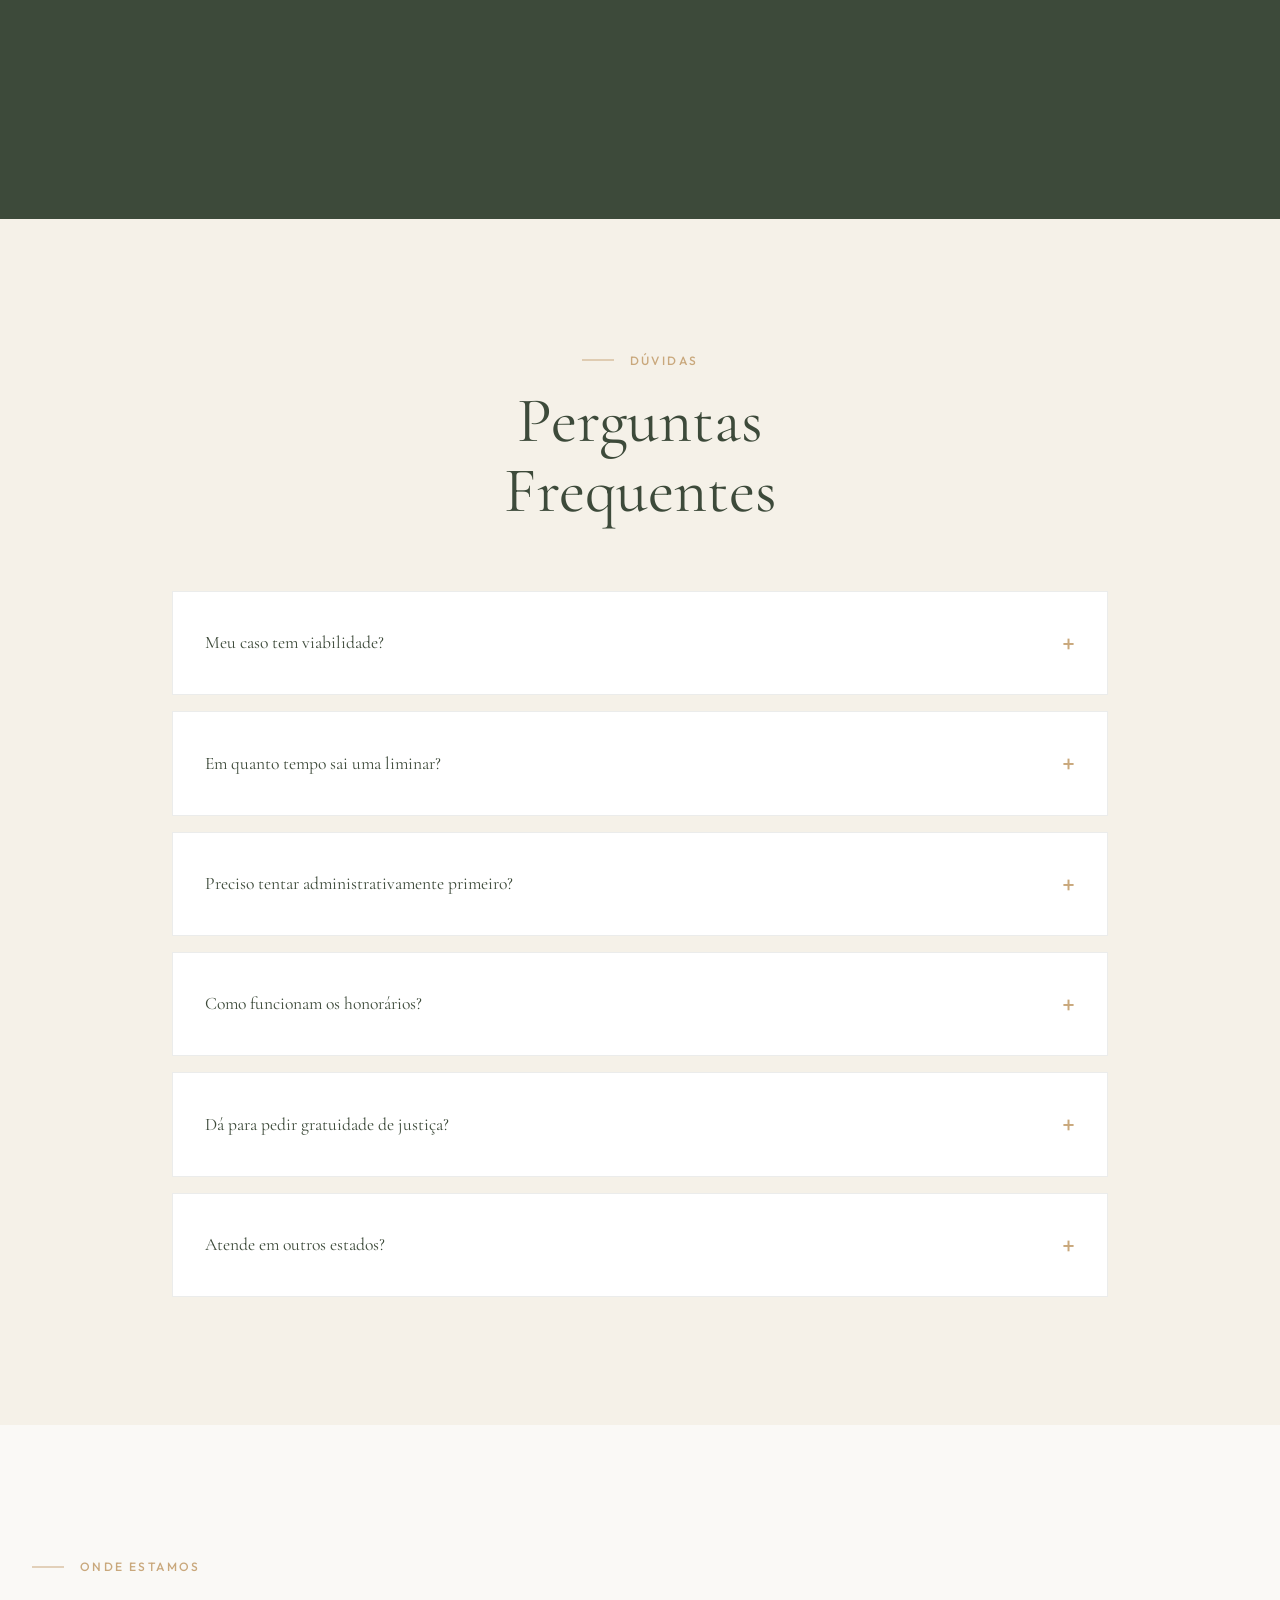
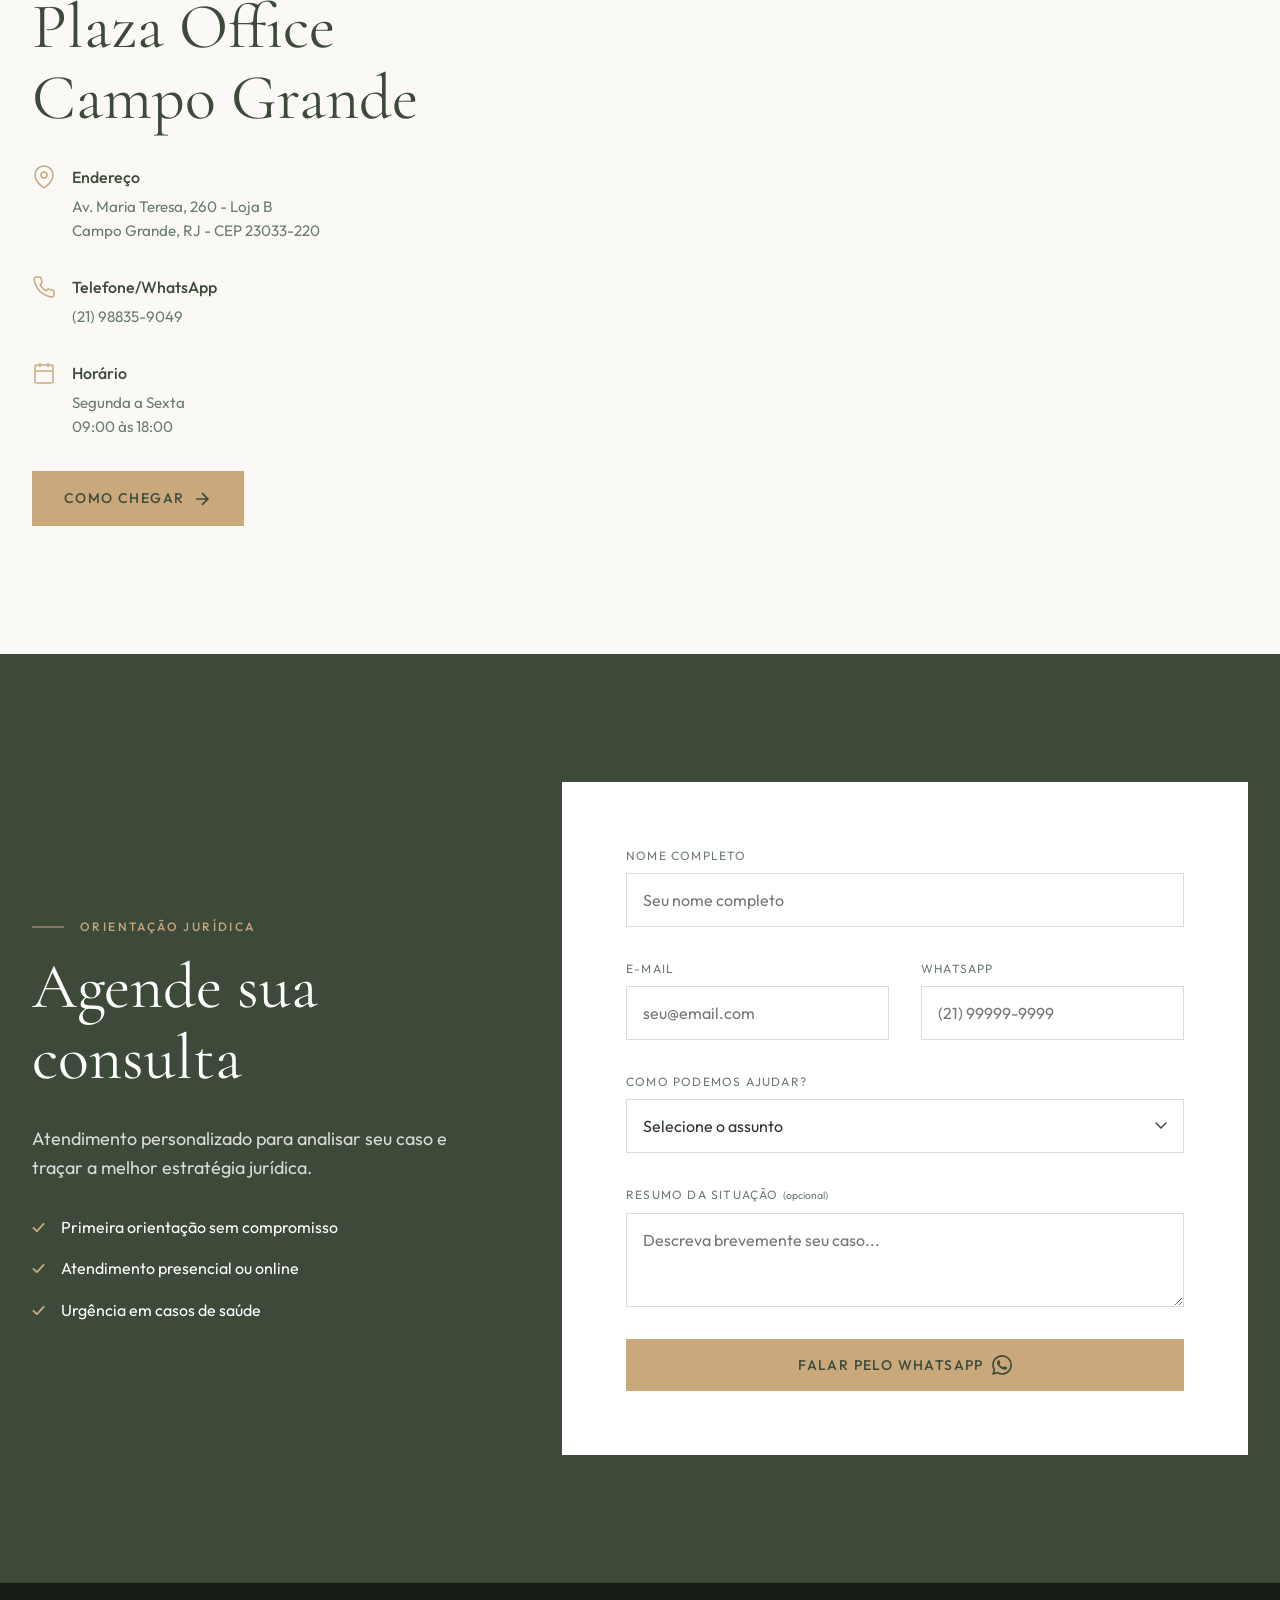
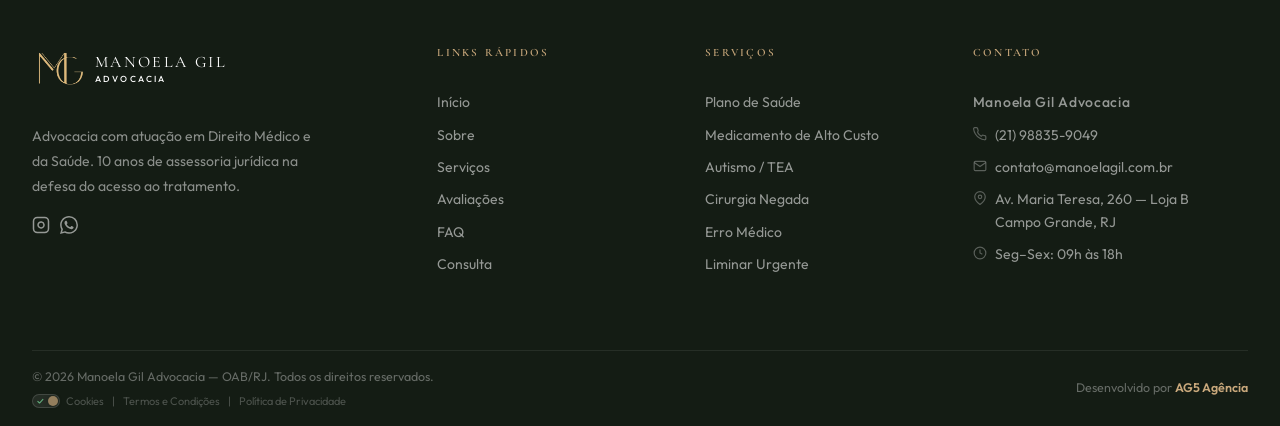
==== commit 262525b1: "Correção: Anos de experiência e links de imagens atualizados" ====
--- a/index.html
+++ b/index.html
@@ -7,7 +7,7 @@
     <meta name="robots" content="index, follow">
     <link rel="canonical" href="https://www.dramanoelagil.ag5agencia.site">
     <meta name="description"
-        content="Especialista em Direito Médico no Rio de Janeiro. 11 anos garantindo acesso a tratamentos de autismo, medicamentos de alto custo e cirurgias negadas por planos de saúde.">
+        content="Especialista em Direito Médico no Rio de Janeiro. 10 anos garantindo acesso a tratamentos de autismo, medicamentos de alto custo e cirurgias negadas por planos de saúde.">
     <meta name="keywords"
         content="Direito Médico, Plano de Saúde, Autismo, Medicamentos de Alto Custo, Manoela Gil Advocacia, Advogado Saúde RJ, Campo Grande RJ">
 
@@ -26,7 +26,7 @@
     <meta property="og:description"
         content="10 anos defendendo seu direito à saúde. Plano negou? Atuamos rápido para garantir seu tratamento.">
     <meta property="og:image"
-        content="https://lp-dra-manoela-gil.pages.dev/assests/manoela+gil+advocacia-advogado-direito+da+saude-direito+medico-campo+grande-rio+de+janeiro-rj(8)(1).webp">
+        content="https://lp-dra-manoela-gil.pages.dev/assests/manoela+gil+advocacia-advogado-direito+da+saude-direito+medico-campo+grande-rio+de+janeiro-rj.jpeg">
     <meta property="og:url" content="https://lp-dra-manoela-gil.pages.dev">
     <meta property="og:locale" content="pt_BR">
     <meta property="og:image:width" content="1200">
@@ -37,169 +37,162 @@
     <meta name="twitter:card" content="summary_large_image">
     <meta name="twitter:title" content="Direito Médico e da Saúde no RJ | Manoela Gil Advocacia">
     <meta name="twitter:description"
-        content="Buscamos o acesso a tratamentos de autismo e medicamentos de alto custo. Avaliamos o seu caso.">
-    <meta name="twitter:image" content="https://lp-dra-manoela-gil.pages.dev/assests/manoela+gil+advocacia-advogado-direito+da+saude-direito+medico-campo+grande-rio+de+janeiro-rj(8)(1).webp>
+        content="Garantimos acesso a tratamentos de autismo e medicamentos de alto custo. Avaliação gratuita do seu caso.">
+    <meta name="twitter:image"
+        content="https://lp-dra-manoela-gil.pages.dev/assests/manoela+gil+advocacia-advogado-direito+da+saude-direito+medico-campo+grande-rio+de+janeiro-rj.jpeg">
 
     <!-- Schema.org JSON-LD (Advanced GRAPH) -->
-    <script type=" application/ld+json">
-    {
-    "@context": "https://schema.org",
-    "@graph": [
-    {
-    "@type": "LegalService",
-    "@id": "https://www.dramanoelagil.ag5agencia.site/#negocio",
-    "name": "Manoela Gil Advocacia",
-    "alternateName": "Manoela Gil Advocacia | Especialista em Direito Médico e da Saúde no Rio de Janeiro",
-    "legalName": "Manoela Gil Advocacia e Consultoria em Saúde",
-    "url": "https://www.dramanoelagil.ag5agencia.site/",
-    "logo":
-    "https://www.dramanoelagil.ag5agencia.site/assests/icone-logo-manoela+gil+advocacia-advogado-direito+da+saude-direito+medico-campo+grande-rio+de+janeiro-rj.jpeg",
-    "image":
-    "https://www.dramanoelagil.ag5agencia.site/assests/manoela+gil+advocacia-advogado-direito+da+saude-direito+medico-campo+grande-rio+de+janeiro-rj%20(8).webp",
-    "description": "Especialista em Direito Médico e da Saúde no Rio de Janeiro. 11 anos garantindo acesso a tratamentos
-    de autismo, medicamentos de alto custo e cirurgias negadas.",
-    "telephone": "+5521988359049",
-    "email": "contato@manoelagil.com.br",
-    "priceRange": "$$",
-    "address": {
-    "@type": "PostalAddress",
-    "streetAddress": "Av. Maria Teresa, 260 - Loja B - Campo Grande",
-    "addressLocality": "Rio de Janeiro",
-    "addressRegion": "RJ",
-    "postalCode": "23033-220",
-    "addressCountry": "BR"
-    },
-    "geo": {
-    "@type": "GeoCoordinates",
-    "latitude": "-22.9035",
-    "longitude": "-43.5591"
-    },
-    "aggregateRating": {
-    "@type": "AggregateRating",
-    "ratingValue": "5.0",
-    "reviewCount": "158"
-    },
-    "openingHoursSpecification": {
-    "@type": "OpeningHoursSpecification",
-    "dayOfWeek": ["Monday", "Tuesday", "Wednesday", "Thursday", "Friday"],
-    "opens": "09:00",
-    "closes": "18:00"
-    },
-    "areaServed": [
-    { "@type": "City", "name": "Rio de Janeiro" },
-    { "@type": "Place", "name": "Campo Grande" },
-    { "@type": "Place", "name": "Senador Vasconcelos" },
-    { "@type": "Place", "name": "Santíssimo" },
-    { "@type": "Place", "name": "Cosmos" },
-    { "@type": "Place", "name": "Inhoaíba" },
-    { "@type": "Place", "name": "Paciência" }
-    ],
-    "founder": {
-    "@type": "Person",
-    "name": "Manoela Gil",
-    "jobTitle": "Advogada Especialista em Direito Médico",
-    "image":
-    "https://www.dramanoelagil.ag5agencia.site/assests/manoela+gil+advocacia-advogado-direito+da+saude-direito+medico-campo+grande-rio+de+janeiro-rj%20(8).webp",
-    "sameAs": ["https://instagram.com/manuela_gil"]
-    },
-    "aggregateRating": {
-    "@type": "AggregateRating",
-    "ratingValue": "5.0",
-    "reviewCount": "158",
-    "bestRating": "5",
-    "worstRating": "1"
-    },
-    "sameAs": [
-    "https://www.google.com/search?gmid=/g/11s67c7cz1",
-    "https://instagram.com/manuela_gil"
-    ],
-    "hasOfferCatalog": {
-    "@type": "OfferCatalog",
-    "name": "Serviços Jurídicos em Direito à Saúde",
-    "itemListElement": [
-    {
-    "@type": "Offer",
-    "itemOffered": {
-    "@type": "Service",
-    "name": "Autismo (TEA)",
-    "description": "Garantia de terapias multidisciplinares (ABA, Fono, TO) sem limitação de sessões."
-    }
-    },
-    {
-    "@type": "Offer",
-    "itemOffered": {
-    "@type": "Service",
-    "name": "Medicamentos de Alto Custo",
-    "description": "Ações para fornecimento de fármacos essenciais negados pelos planos de saúde."
-    }
-    },
-    {
-    "@type": "Offer",
-    "itemOffered": {
-    "@type": "Service",
-    "name": "Cirurgias e Internações",
-    "description": "Garantia de cirurgias reparadoras, urgências e leitos de UTI."
-    }
-    }
-    ]
-    }
-    },
-    {
-    "@type": "WebSite",
-    "@id": "https://www.dramanoelagil.ag5agencia.site/#website",
-    "url": "https://www.dramanoelagil.ag5agencia.site/",
-    "name": "Manoela Gil Advocacia | Especialista em Direito Médico e da Saúde",
-    "publisher": { "@id": "https://www.dramanoelagil.ag5agencia.site/#negocio" },
-    "inLanguage": "pt-BR"
-    },
-    {
-    "@type": "WebPage",
-    "@id": "https://www.dramanoelagil.ag5agencia.site/#webpage",
-    "url": "https://www.dramanoelagil.ag5agencia.site/",
-    "name": "Direito Médico e da Saúde no Rio de Janeiro | Manoela Gil Advocacia",
-    "description": "Especialista em Direito Médico no Rio de Janeiro. 11 anos garantindo acesso a tratamentos de
-    autismo, medicamentos de alto custo e cirurgias negadas.",
-    "isPartOf": { "@id": "https://www.dramanoelagil.ag5agencia.site/#website" },
-    "about": { "@id": "https://www.dramanoelagil.ag5agencia.site/#negocio" },
-    "inLanguage": "pt-BR",
-    "datePublished": "2024-03-20",
-    "dateModified": "2026-03-24"
-    },
-    {
-    "@type": "FAQPage",
-    "@id": "https://www.dramanoelagil.ag5agencia.site/#faq",
-    "mainEntity": [
-    {
-    "@type": "Question",
-    "name": "Como funciona a primeira consulta?",
-    "acceptedAnswer": {
-    "@type": "Answer",
-    "text": "Avaliamos gratuitamente cada caso. Basta enviar a negativa do plano, receituários e laudos médicos.
-    Analisamos a documentação e indicamos a melhor estratégia jurídica."
-    }
-    },
-    {
-    "@type": "Question",
-    "name": "Quanto tempo demora para ter uma decisão?",
-    "acceptedAnswer": {
-    "@type": "Answer",
-    "text": "Depende da urgência do caso. Em situações de risco iminente à vida, decisões liminares podem ser apreciadas
-    em prazo reduzido."
-    }
-    },
-    {
-    "@type": "Question",
-    "name": "Vocês atendem fora do Rio de Janeiro?",
-    "acceptedAnswer": {
-    "@type": "Answer",
-    "text": "Sim, atendemos online para todo o Brasil. Atuamos com suporte digital completo para garantir seu direito à
-    saúde onde você estiver."
-    }
-    }
-    ]
-    }
-    ]
-    }
+    <script type="application/ld+json">
+      {
+        "@context": "https://schema.org",
+        "@graph": [
+          {
+            "@type": "LegalService",
+            "@id": "https://www.dramanoelagil.ag5agencia.site/#negocio",
+            "name": "Manoela Gil Advocacia",
+            "alternateName": "Manoela Gil Advocacia | Especialista em Direito Médico e da Saúde no Rio de Janeiro",
+            "legalName": "Manoela Gil Advocacia e Consultoria em Saúde",
+            "url": "https://www.dramanoelagil.ag5agencia.site/",
+            "logo": "https://www.dramanoelagil.ag5agencia.site/assests/icone-logo-manoela+gil+advocacia-advogado-direito+da+saude-direito+medico-campo+grande-rio+de+janeiro-rj.jpeg",
+            "image": "https://www.dramanoelagil.ag5agencia.site/assests/manoela+gil+advocacia-advogado-direito+da+saude-direito+medico-campo+grande-rio+de+janeiro-rj%20(8).webp",
+            "description": "Especialista em Direito Médico e da Saúde no Rio de Janeiro. 10 anos garantindo acesso a tratamentos de autismo, medicamentos de alto custo e cirurgias negadas.",
+            "telephone": "+5521988359049",
+            "email": "contato@manoelagil.com.br",
+            "priceRange": "$$",
+            "address": {
+              "@type": "PostalAddress",
+              "streetAddress": "Av. Maria Teresa, 260 - Loja B - Campo Grande",
+              "addressLocality": "Rio de Janeiro",
+              "addressRegion": "RJ",
+              "postalCode": "23033-220",
+              "addressCountry": "BR"
+            },
+            "geo": {
+              "@type": "GeoCoordinates",
+              "latitude": "-22.9035",
+              "longitude": "-43.5591"
+            },
+          "aggregateRating": {
+            "@type": "AggregateRating",
+            "ratingValue": "5.0",
+            "reviewCount": "158"
+          },
+            "openingHoursSpecification": {
+              "@type": "OpeningHoursSpecification",
+              "dayOfWeek": ["Monday", "Tuesday", "Wednesday", "Thursday", "Friday"],
+              "opens": "09:00",
+              "closes": "18:00"
+            },
+            "areaServed": [
+              { "@type": "City", "name": "Rio de Janeiro" },
+              { "@type": "Place", "name": "Campo Grande" },
+              { "@type": "Place", "name": "Senador Vasconcelos" },
+              { "@type": "Place", "name": "Santíssimo" },
+              { "@type": "Place", "name": "Cosmos" },
+              { "@type": "Place", "name": "Inhoaíba" },
+              { "@type": "Place", "name": "Paciência" }
+            ],
+            "founder": {
+              "@type": "Person",
+              "name": "Manoela Gil",
+              "jobTitle": "Advogada Especialista em Direito Médico",
+              "image": "https://www.dramanoelagil.ag5agencia.site/assests/manoela+gil+advocacia-advogado-direito+da+saude-direito+medico-campo+grande-rio+de+janeiro-rj%20(8).webp",
+              "sameAs": ["https://instagram.com/manuela_gil"]
+            },
+            "aggregateRating": {
+              "@type": "AggregateRating",
+              "ratingValue": "5.0",
+              "reviewCount": "158",
+              "bestRating": "5",
+              "worstRating": "1"
+            },
+            "sameAs": [
+              "https://www.google.com/search?gmid=/g/11s67c7cz1",
+              "https://instagram.com/manuela_gil"
+            ],
+            "hasOfferCatalog": {
+              "@type": "OfferCatalog",
+              "name": "Serviços Jurídicos em Direito à Saúde",
+              "itemListElement": [
+                {
+                  "@type": "Offer",
+                  "itemOffered": {
+                    "@type": "Service",
+                    "name": "Autismo (TEA)",
+                    "description": "Garantia de terapias multidisciplinares (ABA, Fono, TO) sem limitação de sessões."
+                  }
+                },
+                {
+                  "@type": "Offer",
+                  "itemOffered": {
+                    "@type": "Service",
+                    "name": "Medicamentos de Alto Custo",
+                    "description": "Ações para fornecimento de fármacos essenciais negados pelos planos de saúde."
+                  }
+                },
+                {
+                  "@type": "Offer",
+                  "itemOffered": {
+                    "@type": "Service",
+                    "name": "Cirurgias e Internações",
+                    "description": "Garantia de cirurgias reparadoras, urgências e leitos de UTI."
+                  }
+                }
+              ]
+            }
+          },
+          {
+            "@type": "WebSite",
+            "@id": "https://www.dramanoelagil.ag5agencia.site/#website",
+            "url": "https://www.dramanoelagil.ag5agencia.site/",
+            "name": "Manoela Gil Advocacia | Especialista em Direito Médico e da Saúde",
+            "publisher": { "@id": "https://www.dramanoelagil.ag5agencia.site/#negocio" },
+            "inLanguage": "pt-BR"
+          },
+          {
+            "@type": "WebPage",
+            "@id": "https://www.dramanoelagil.ag5agencia.site/#webpage",
+            "url": "https://www.dramanoelagil.ag5agencia.site/",
+            "name": "Direito Médico e da Saúde no Rio de Janeiro | Manoela Gil Advocacia",
+            "description": "Especialista em Direito Médico no Rio de Janeiro. 10 anos garantindo acesso a tratamentos de autismo, medicamentos de alto custo e cirurgias negadas.",
+            "isPartOf": { "@id": "https://www.dramanoelagil.ag5agencia.site/#website" },
+            "about": { "@id": "https://www.dramanoelagil.ag5agencia.site/#negocio" },
+            "inLanguage": "pt-BR",
+            "datePublished": "2024-03-20",
+            "dateModified": "2026-03-24"
+          },
+          {
+            "@type": "FAQPage",
+            "@id": "https://www.dramanoelagil.ag5agencia.site/#faq",
+            "mainEntity": [
+              {
+                "@type": "Question",
+                "name": "Como funciona a primeira consulta?",
+                "acceptedAnswer": {
+                  "@type": "Answer",
+                  "text": "Avaliamos gratuitamente cada caso. Basta enviar a negativa do plano, receituários e laudos médicos. Analisamos a documentação e indicamos a melhor estratégia jurídica."
+                }
+              },
+              {
+                "@type": "Question",
+                "name": "Quanto tempo demora para ter uma decisão?",
+                "acceptedAnswer": {
+                  "@type": "Answer",
+                  "text": "Depende da urgência do caso. Em situações de risco iminente à vida, decisões liminares podem ser apreciadas em prazo reduzido."
+                }
+              },
+              {
+                "@type": "Question",
+                "name": "Vocês atendem fora do Rio de Janeiro?",
+                "acceptedAnswer": {
+                  "@type": "Answer",
+                  "text": "Sim, atendemos online para todo o Brasil. Atuamos com suporte digital completo para garantir seu direito à saúde onde você estiver."
+                }
+              }
+            ]
+          }
+        ]
+      }
     </script>
     <meta name="last-modified" content="2026-03-24">
 
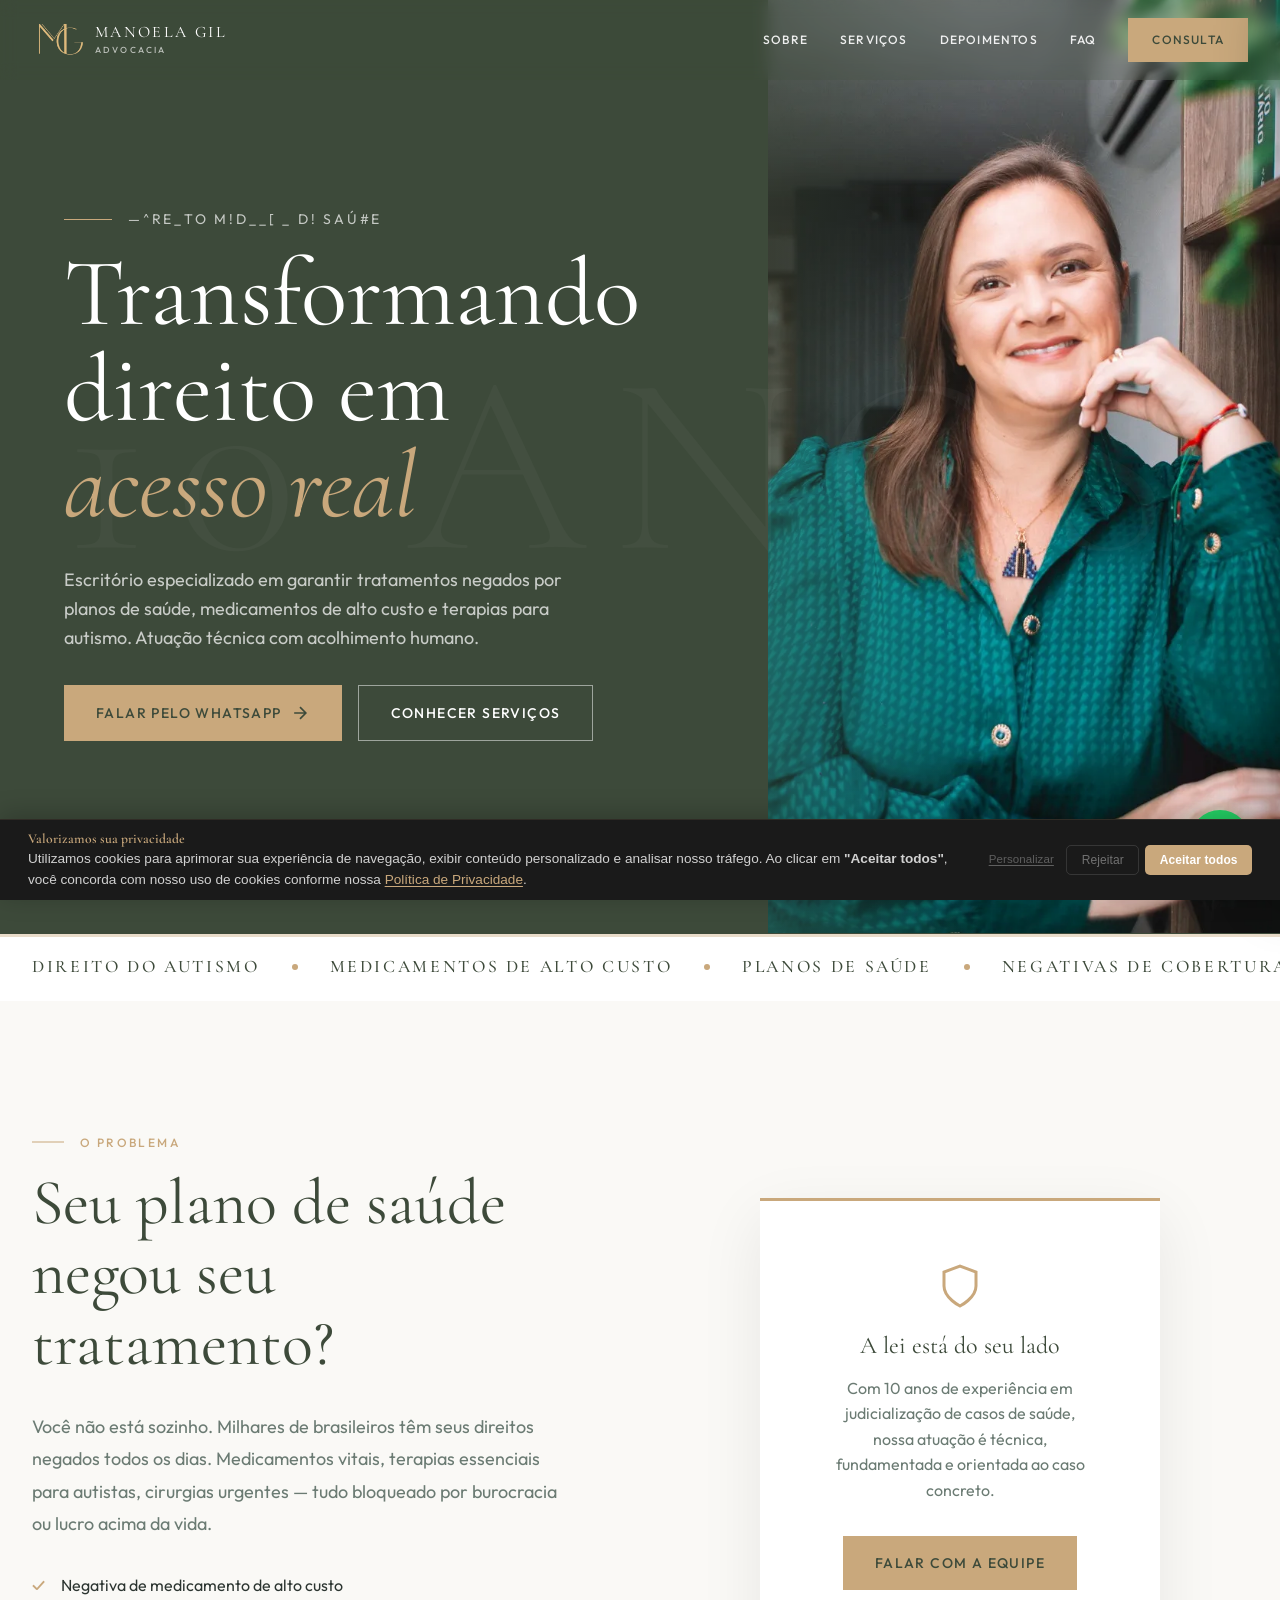
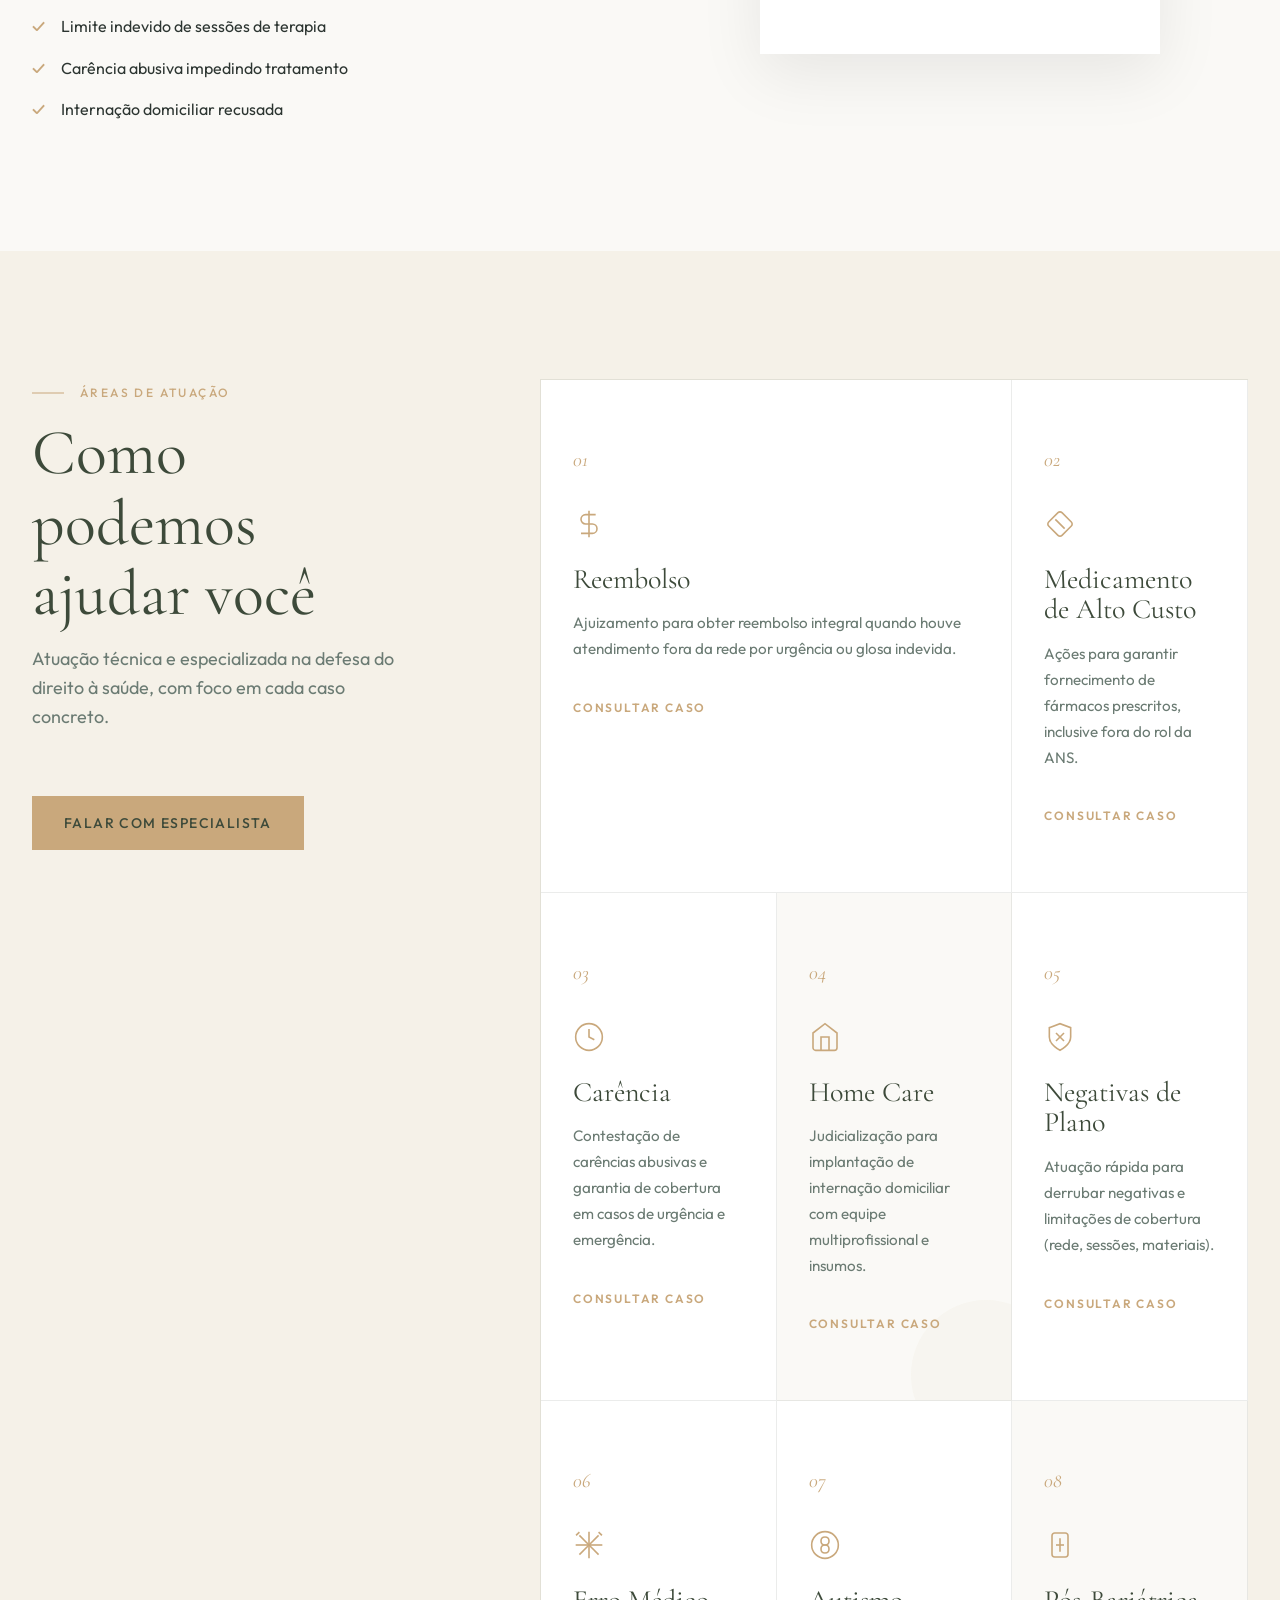
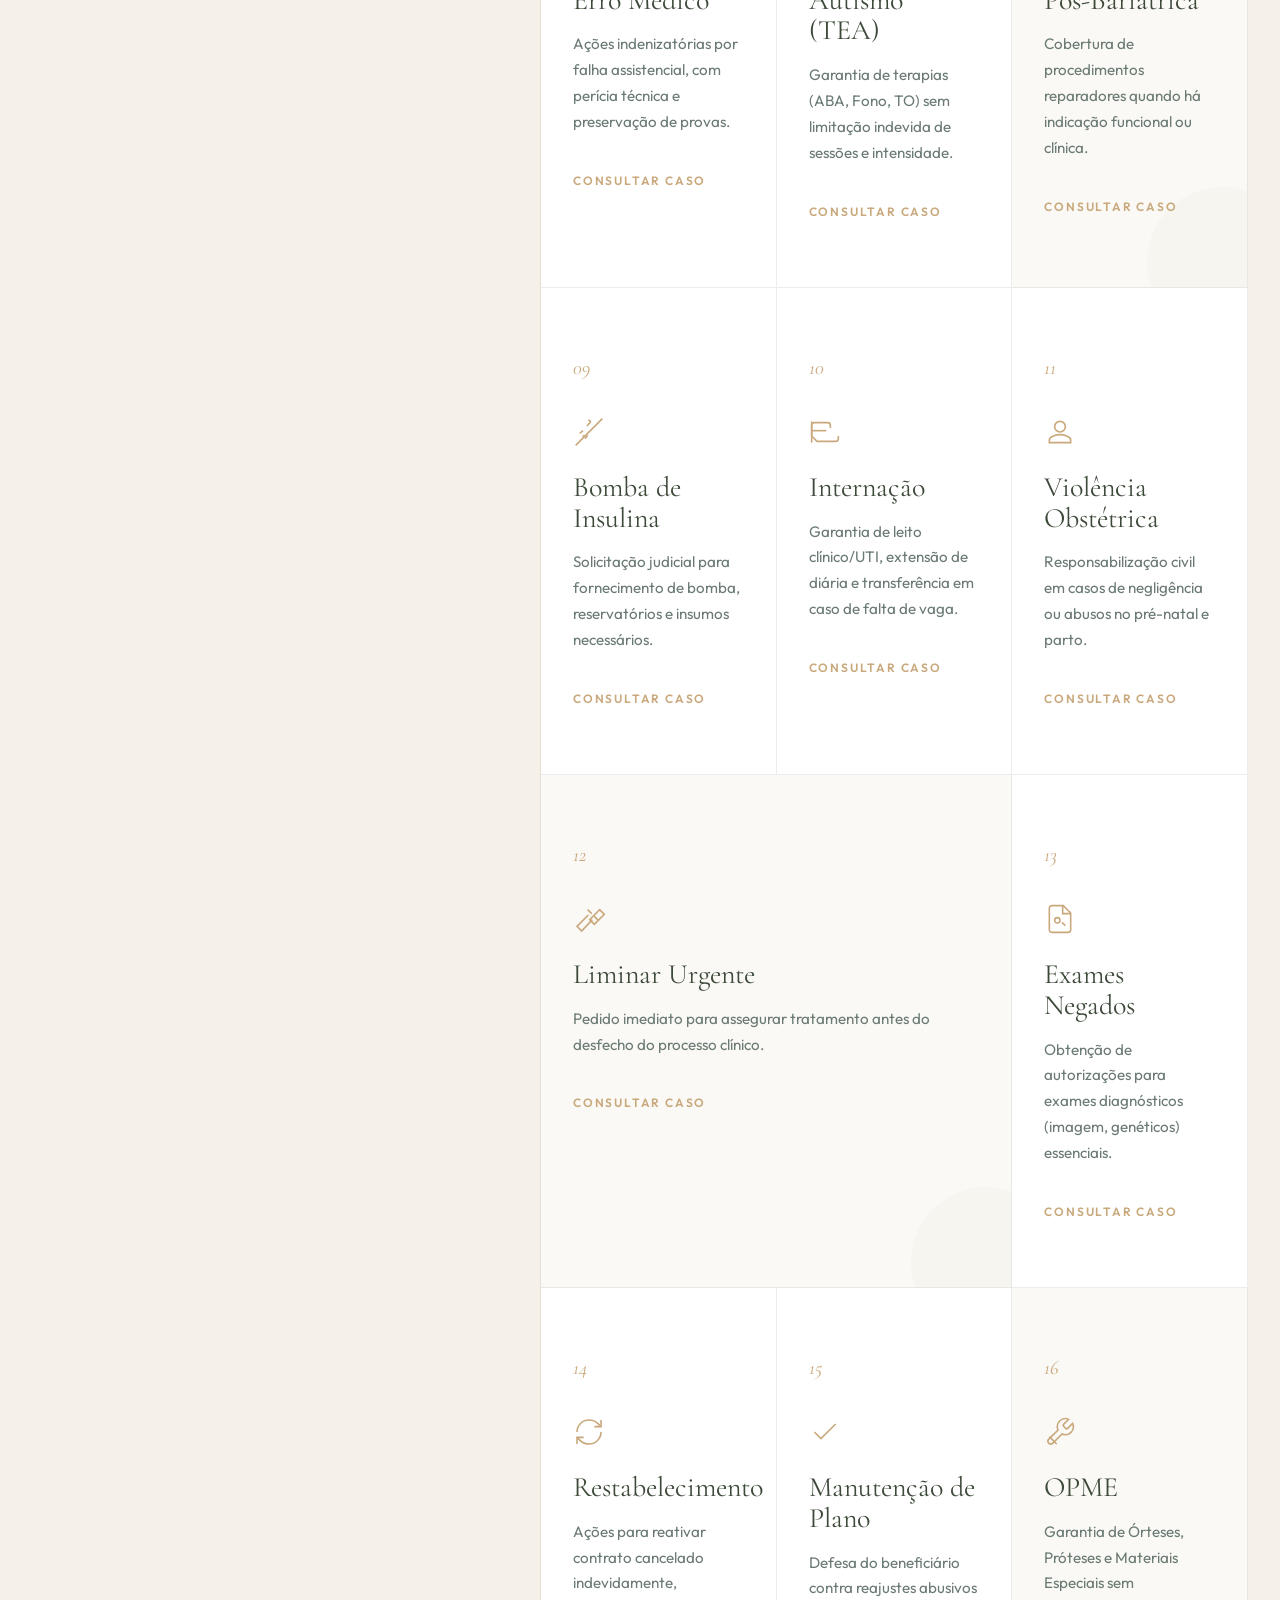
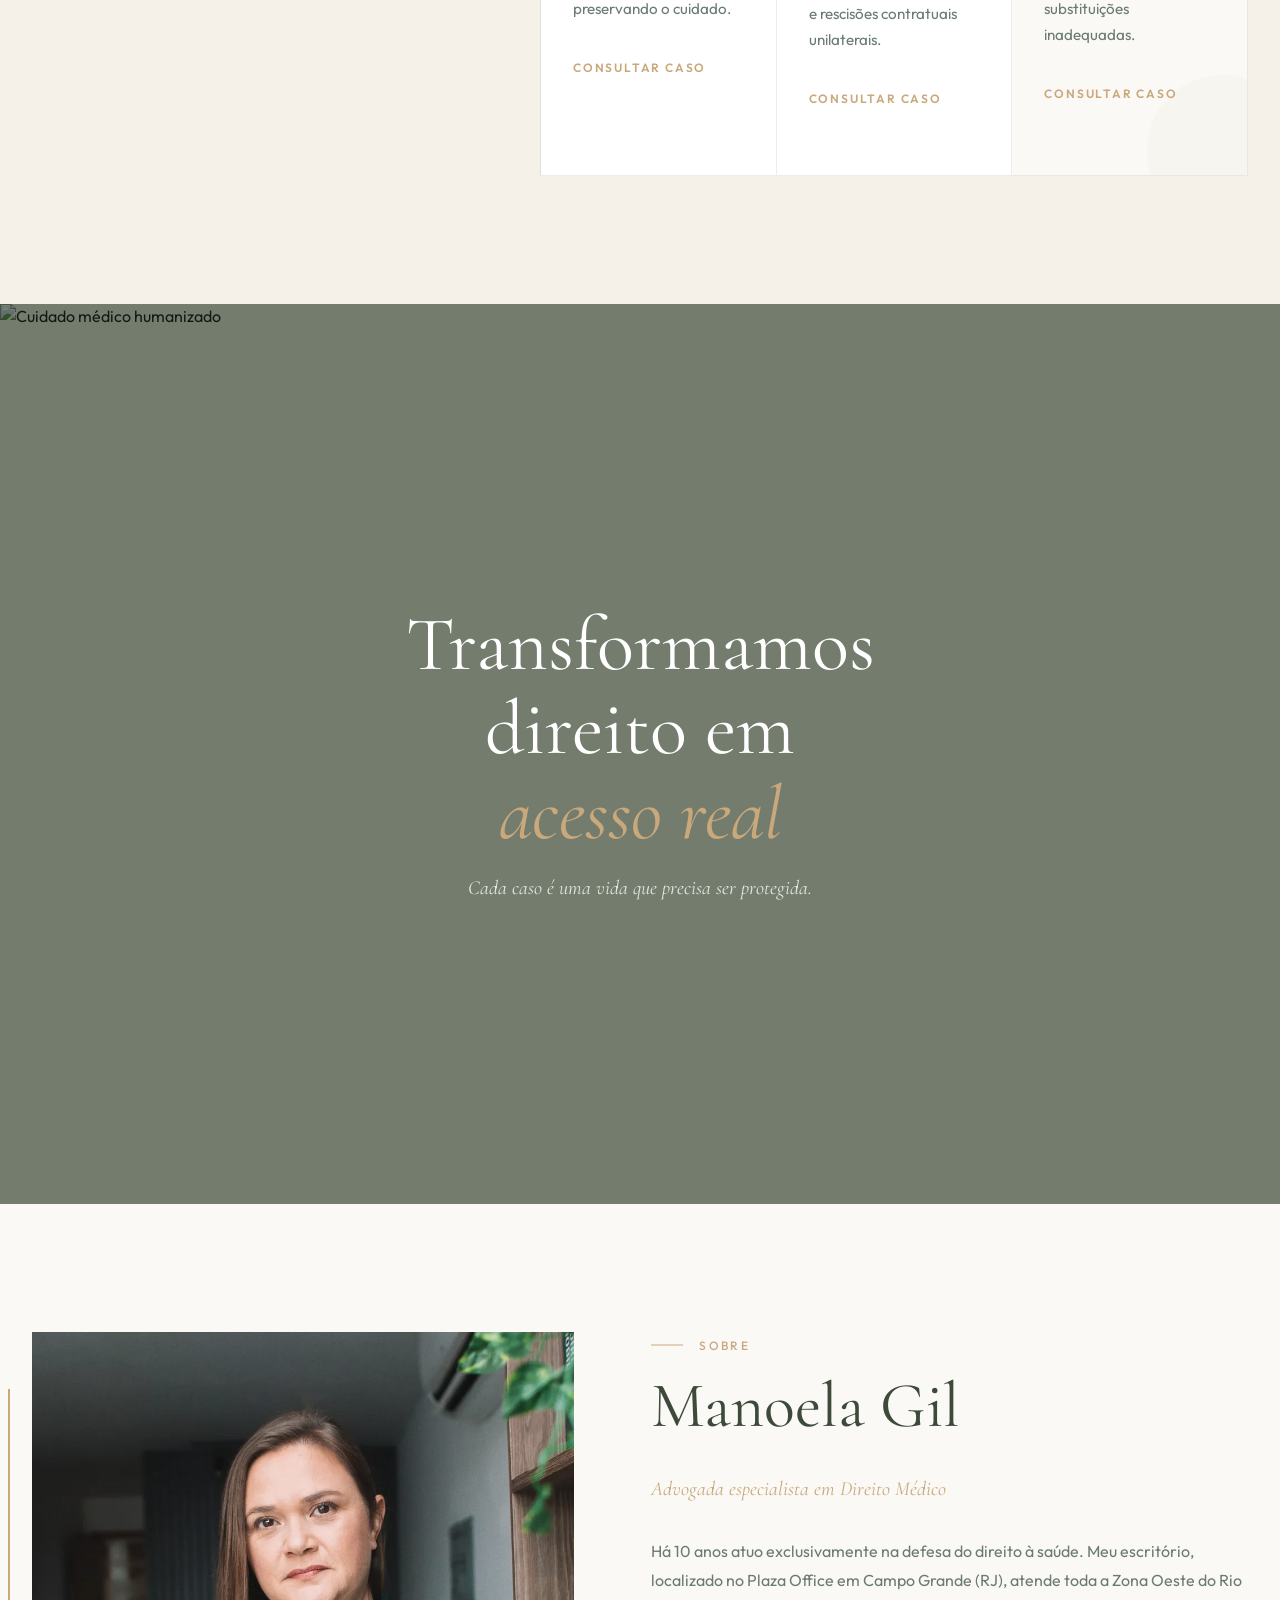
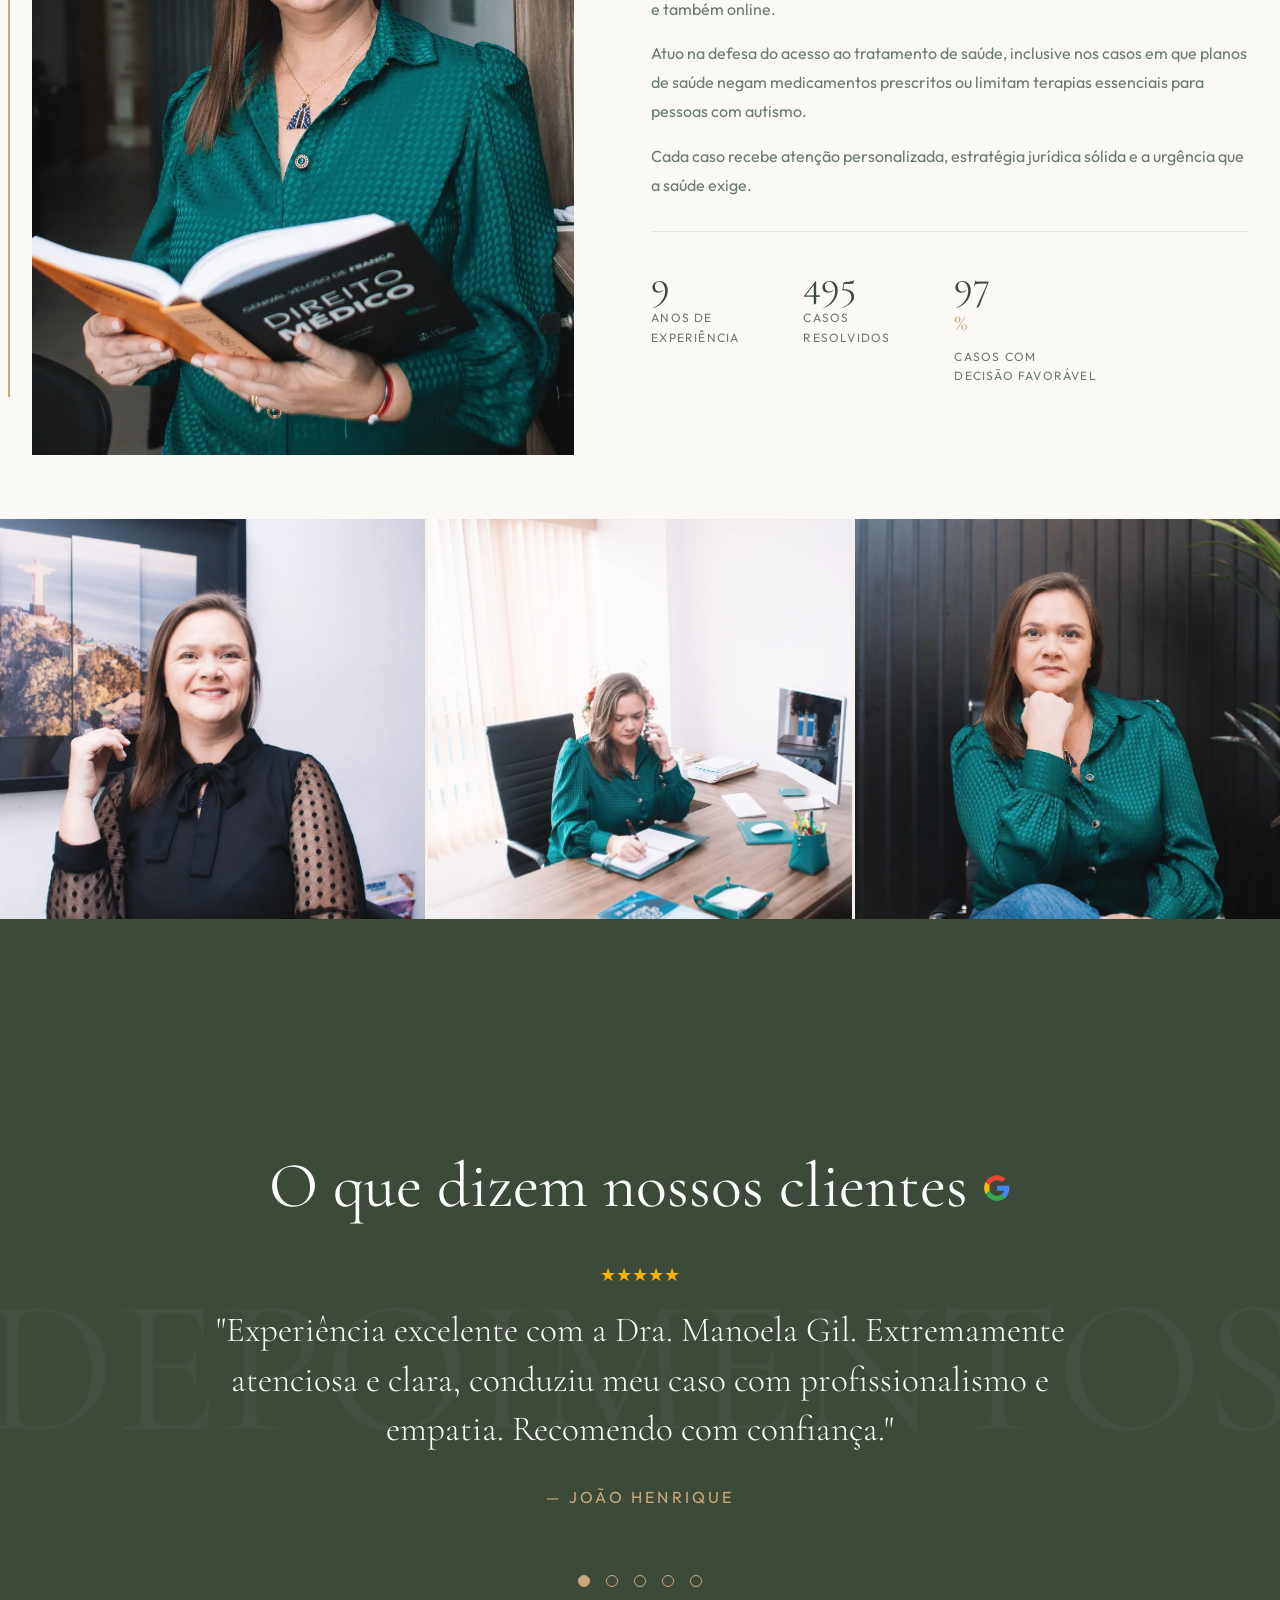
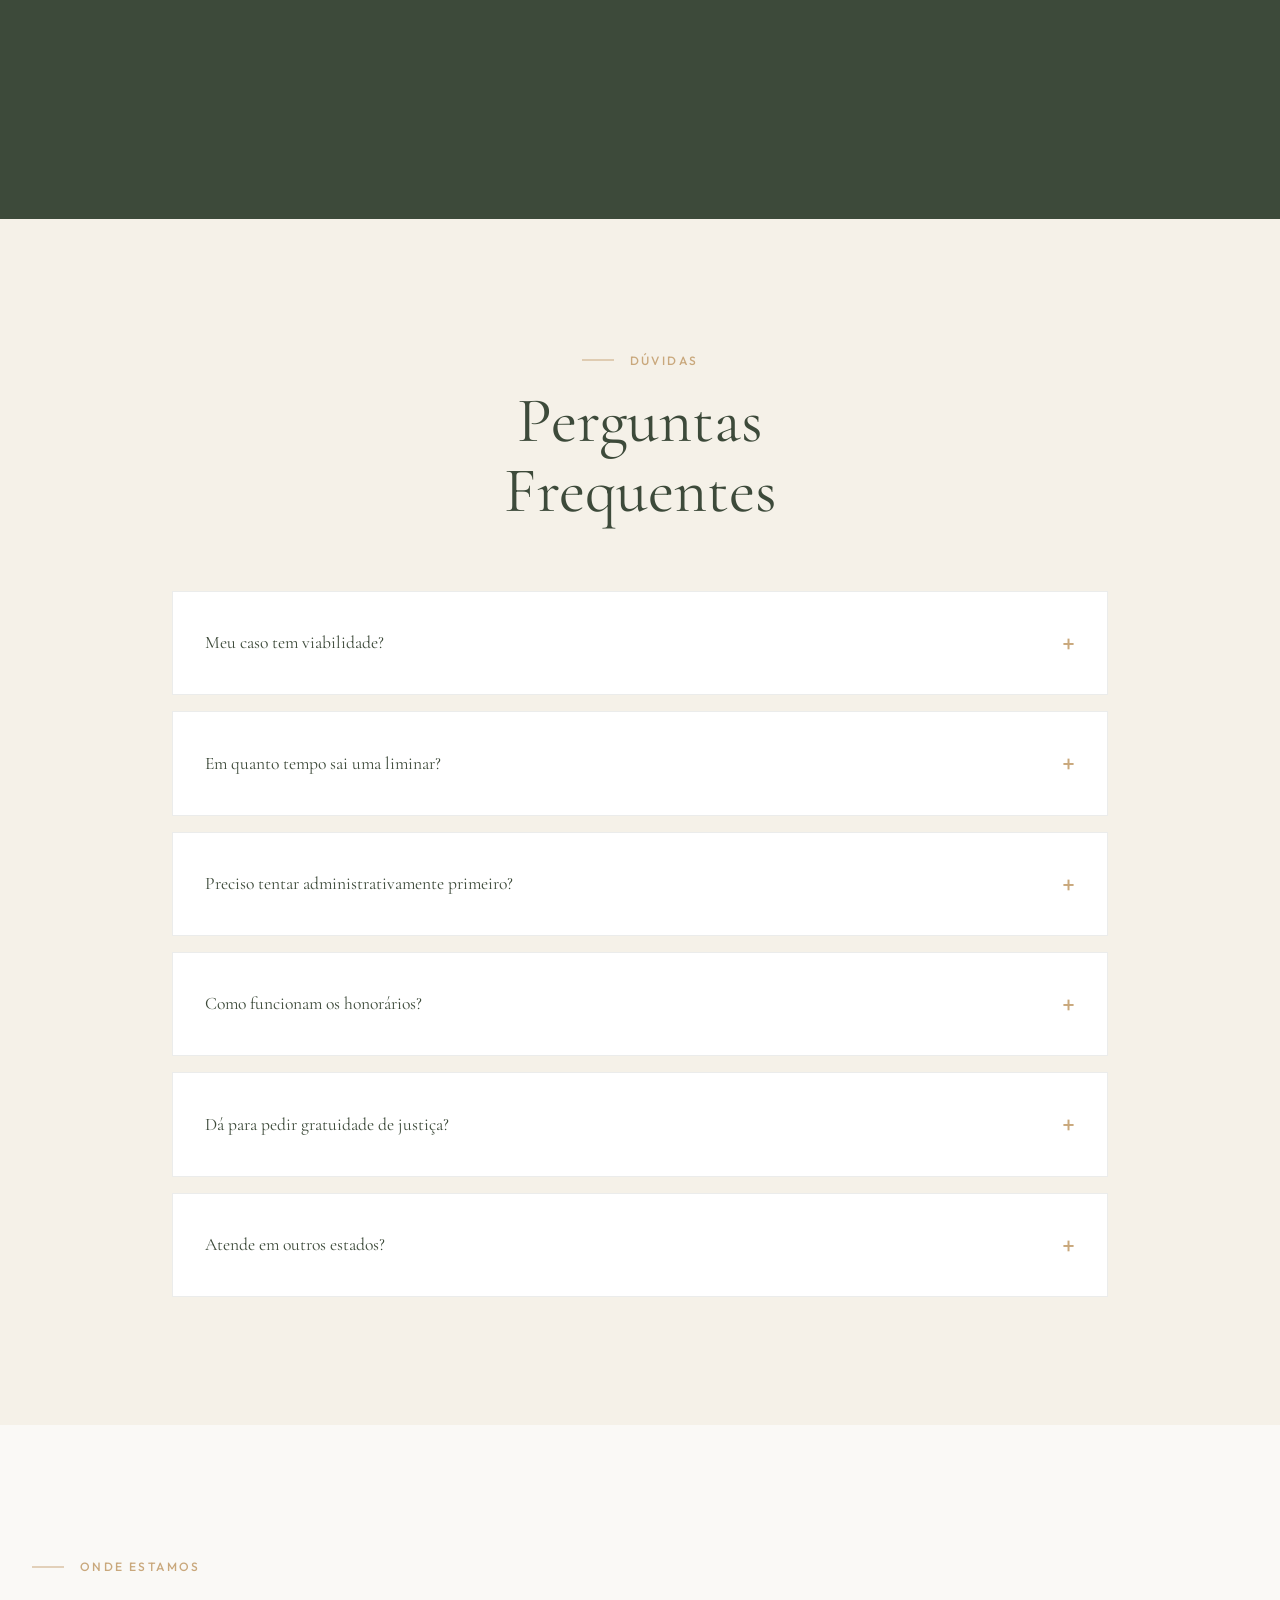
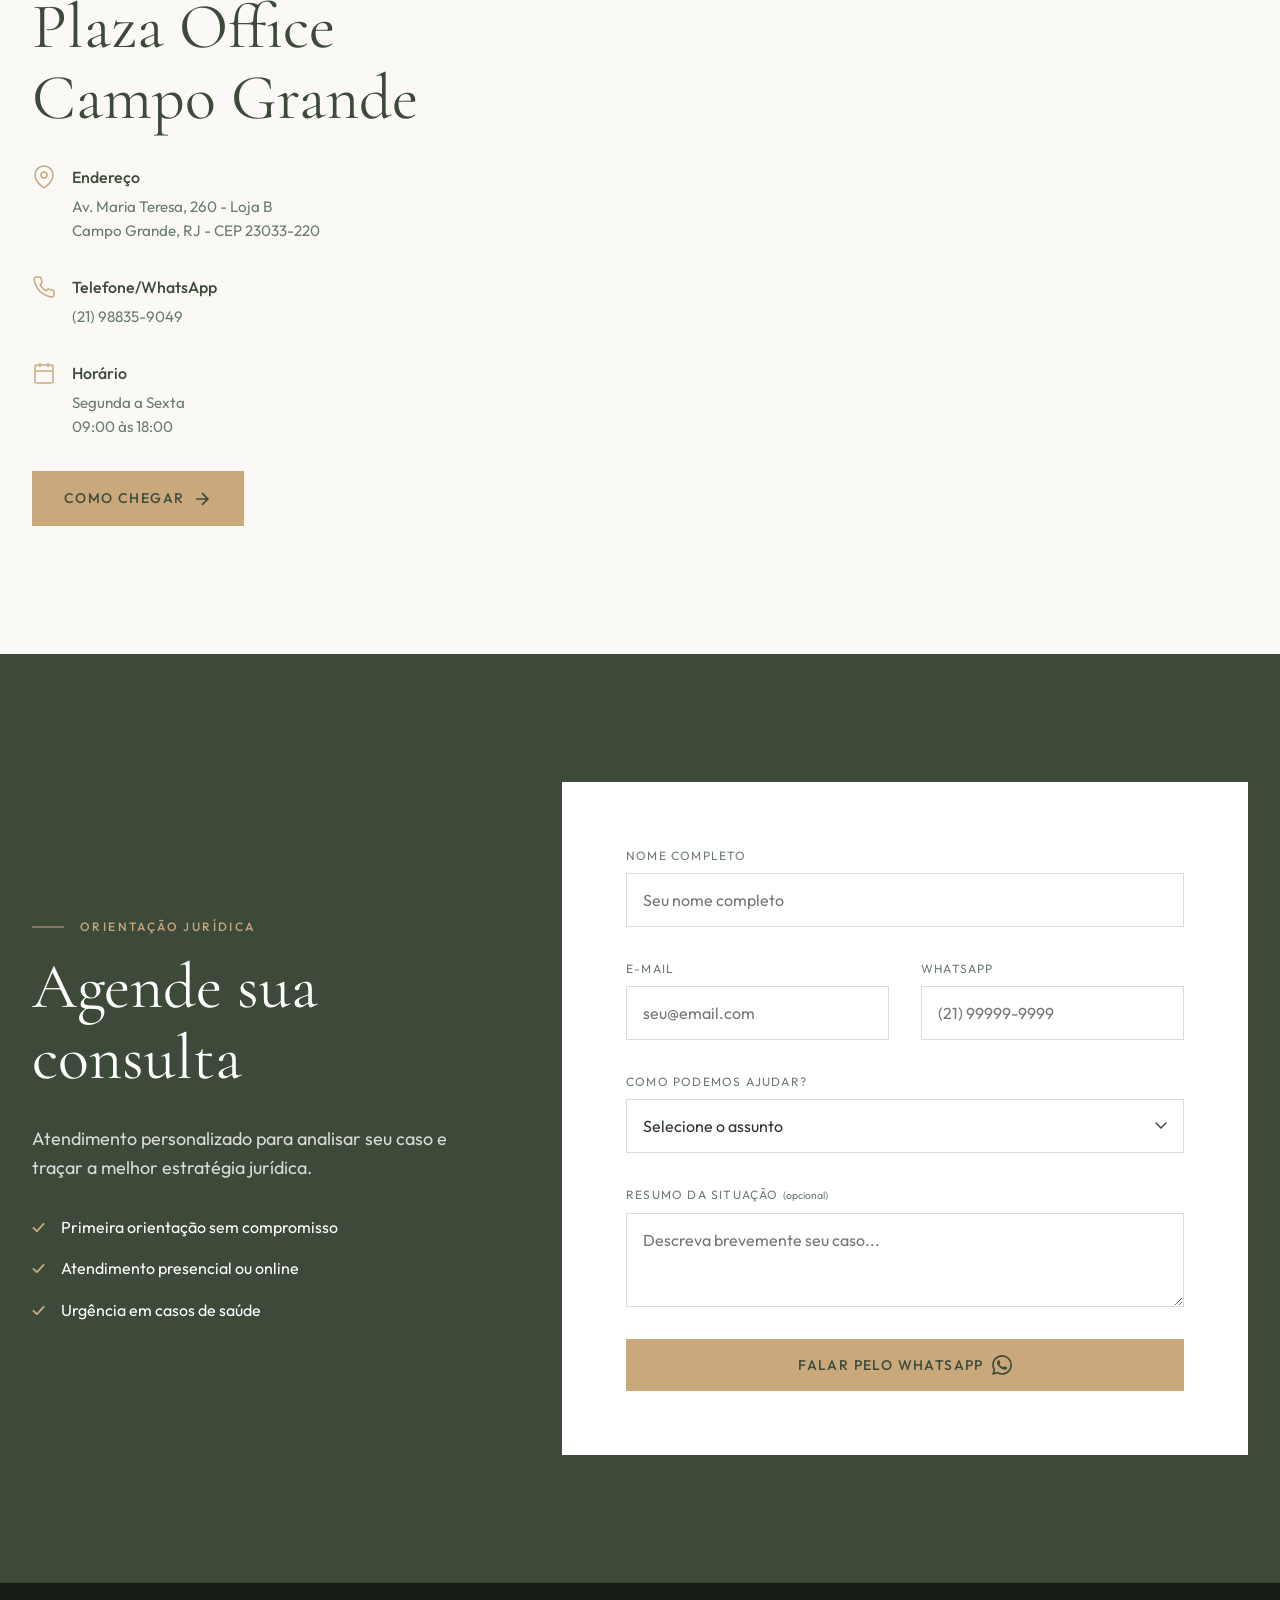
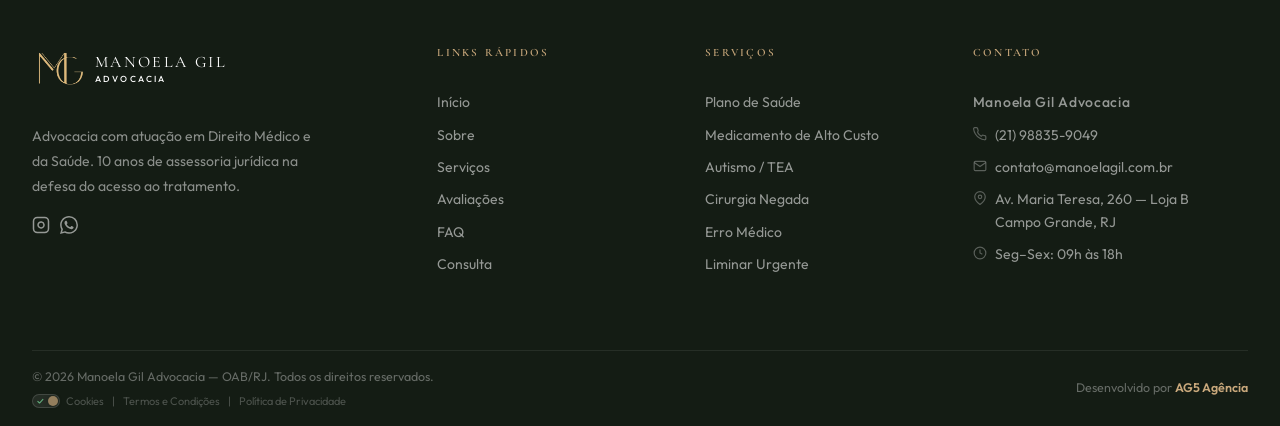
==== commit b70bde3d: "feat: adiciona robô de analytics AG5 (r.js) Co-Authored-By: Claude Fable 5 <noreply@anthropic.com>" ====
--- a/index.html
+++ b/index.html
@@ -1495,4 +1495,5 @@
 
     <script src="script.js" defer></script>
     <script src="cookie-banner.js" defer></script>
+<script src="https://control-blog.ag5agencia.site/r.js" data-c="dra-manoela-gil" defer></script>
 </body>
